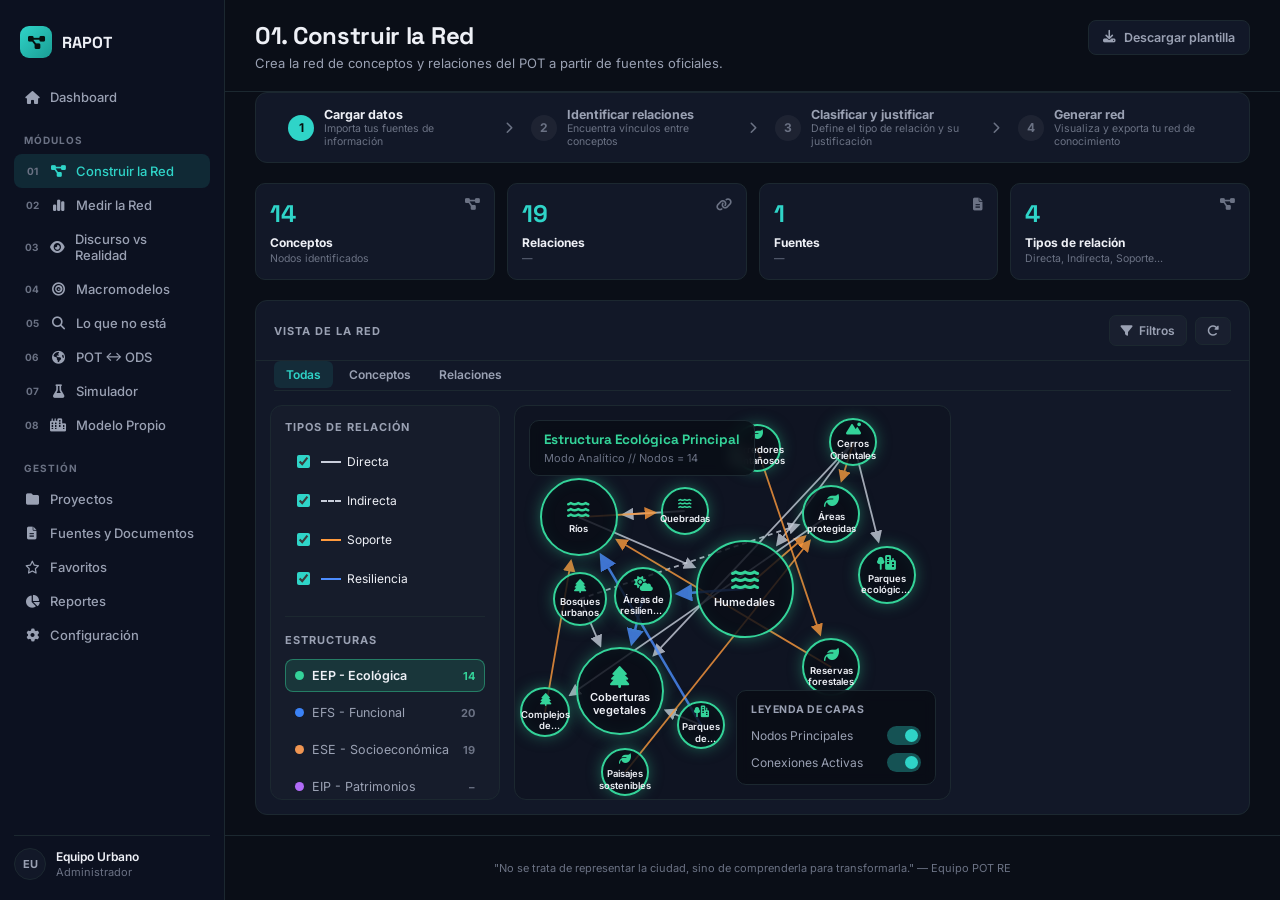
==== modulo-01-standalone (3).html @ 8e64d37a "Add files via upload" ====
<!DOCTYPE html>
<html lang="es">
<head>
<meta charset="UTF-8">
<meta name="viewport" content="width=device-width, initial-scale=1.0">
<title>RAPOT · Módulo 01 — Construir la Red</title>
<link rel="preconnect" href="https://fonts.googleapis.com">
<link href="https://fonts.googleapis.com/css2?family=Inter:wght@400;500;600;700;800&family=Space+Grotesk:wght@500;600;700&display=swap" rel="stylesheet">
<link rel="stylesheet" href="https://cdnjs.cloudflare.com/ajax/libs/font-awesome/6.4.0/css/all.min.css">
<style>
:root{
  --bg: #0a0e17;
  --sidebar: #0c1120;
  --panel: #121828;
  --panel-border: #1c2830;
  --text: #eef0f6;
  --text-dim: #9aa1b3;
  --text-faint: #6b7284;
  --accent: #2fd4c8;

  /* Colores por estructura */
  --eep: #34d399;
  --efs: #3b82f6;
  --ese: #ef9552;
  --eip: #b06bf7;

  /* Colores por tipo de relación (independientes de la estructura) */
  --rel-directa: #c9cedb;
  --rel-indirecta: #c9cedb;
  --rel-soporte: #ff9a3d;
  --rel-resiliencia: #4d8dff;
}

*{box-sizing:border-box;}
html,body{
  margin:0; padding:0; height:100%;
  background: var(--bg);
  color:var(--text);
  font-family: 'Inter', system-ui, -apple-system, sans-serif;
  overflow:hidden;
}

#app{ display:flex; height:100vh; }

/* SIDEBAR RAPOT */
#sidebar-rapot{
  width:225px; flex-shrink:0; background: var(--sidebar); border-right:1px solid var(--panel-border);
  display:flex; flex-direction:column; padding:20px 14px; overflow-y:auto;
}
.brand{
  display:flex; align-items:center; gap:10px; padding:6px 6px 22px;
}
.brand .mark{
  width:32px; height:32px; border-radius:9px; background:linear-gradient(135deg, var(--accent), #1a9d94);
  display:flex; align-items:center; justify-content:center; color:#06110f; font-size:15px;
}
.brand span{
  font-family:'Space Grotesk', sans-serif; font-weight:700; font-size:16px;
}
.nav-group{ margin-bottom:20px; }
.nav-label{
  font-size:10px; font-weight:700; letter-spacing:1px; color:var(--text-faint);
  padding:0 10px; margin-bottom:8px; text-transform:uppercase;
}
.nav-item{
  display:flex; align-items:center; gap:10px; padding:9px 10px; border-radius:8px;
  color:var(--text-dim); font-size:13px; font-weight:500; text-decoration:none;
  transition:all .2s; cursor:pointer;
}
.nav-item:hover{ background:rgba(255,255,255,0.04); color:var(--text); }
.nav-item.active{ background:rgba(47,212,200,0.12); color:var(--accent); }
.nav-item i{ width:16px; text-align:center; font-size:13px; }
.nav-item .num{ font-size:10px; font-weight:700; width:16px; text-align:center; color:var(--text-faint); }
.sidebar-footer{
  margin-top:auto; border-top:1px solid var(--panel-border); padding-top:12px;
  display:flex; align-items:center; gap:10px;
}
.avatar-sm{
  width:32px; height:32px; border-radius:50%; background:var(--panel); border:1px solid var(--panel-border);
  display:flex; align-items:center; justify-content:center; font-size:11px; font-weight:700;
  color:var(--text-dim); flex-shrink:0;
}
.user-meta{ line-height:1.3; }
.user-meta .name{ font-size:12px; font-weight:600; }
.user-meta .role{ font-size:11px; color:var(--text-faint); }

/* MAIN CONTENT */
#main-container{
  flex:1; display:flex; flex-direction:column; overflow:hidden;
}

header{
  padding:20px 30px; border-bottom:1px solid var(--panel-border); flex-shrink:0;
  display:flex; align-items:flex-start; justify-content:space-between; gap:20px;
}
header h1{
  font-family:'Space Grotesk', sans-serif; font-size:24px; font-weight:800;
  margin:0 0 4px; letter-spacing:-0.3px;
}
header p{
  font-size:13px; color:var(--text-dim); margin:0;
}
.header-action{
  flex-shrink:0; display:flex; align-items:center; gap:8px;
  background:var(--panel); border:1px solid var(--panel-border); border-radius:8px;
  padding:9px 14px; font-size:12.5px; font-weight:600; color:var(--text-dim);
  cursor:pointer; transition:all .2s;
}
.header-action:hover{ color:var(--text); border-color:var(--accent); }

/* PASOS */
.steps-bar{
  display:flex; align-items:stretch; gap:0; margin:0 30px; padding:14px 18px;
  background:var(--panel); border:1px solid var(--panel-border); border-radius:12px; flex-shrink:0;
}
.step{
  display:flex; align-items:center; gap:10px; flex:1; padding:0 14px; position:relative;
}
.step .step-num{
  width:26px; height:26px; border-radius:50%; flex-shrink:0; display:flex; align-items:center; justify-content:center;
  font-size:12px; font-weight:700; background:rgba(255,255,255,0.05); color:var(--text-faint);
}
.step.active .step-num{ background:var(--accent); color:#06110f; }
.step-title{ font-size:12.5px; font-weight:700; color:var(--text-dim); }
.step.active .step-title{ color:var(--text); }
.step-desc{ font-size:10.5px; color:var(--text-faint); }
.step-chevron{ color:var(--text-faint); font-size:12px; padding:0 4px; align-self:center; }

.stats-grid{
  display:grid; grid-template-columns:repeat(4, 1fr); gap:12px;
  padding:20px 30px; flex-shrink:0;
}
.stat-card{
  background:var(--panel); border:1px solid var(--panel-border); border-radius:10px; padding:14px;
  display:flex; flex-direction:column; gap:2px; position:relative;
}
.stat-card i{ position:absolute; top:14px; right:14px; color:var(--text-faint); font-size:13px; }
.stat-value{
  font-family:'Space Grotesk', sans-serif; font-size:24px; font-weight:800;
  color:var(--accent); margin-bottom:4px;
}
.stat-label{ font-size:12px; font-weight:700; color:var(--text); }
.stat-sub{ font-size:10.5px; color:var(--text-faint); }

.graph-panel{
  flex:1; display:flex; flex-direction:column; margin:0 30px 20px; overflow:hidden;
  background:var(--panel); border:1px solid var(--panel-border); border-radius:12px;
}
.graph-panel-header{
  display:flex; align-items:center; justify-content:space-between; padding:14px 18px;
  border-bottom:1px solid var(--panel-border);
}
.graph-panel-title{ font-size:11px; font-weight:700; letter-spacing:1px; color:var(--text-dim); text-transform:uppercase; }
.graph-tabs{ display:flex; gap:4px; }
.graph-tab{
  font-size:12px; font-weight:600; color:var(--text-dim); padding:6px 12px; border-radius:6px; cursor:pointer;
}
.graph-tab:hover{ color:var(--text); }
.graph-tab.active{ color:var(--accent); background:rgba(47,212,200,0.1); }
.graph-panel-tools{ display:flex; align-items:center; gap:8px; }
.tool-btn{
  display:flex; align-items:center; gap:6px; font-size:12px; font-weight:600; color:var(--text-dim);
  background:rgba(255,255,255,0.03); border:1px solid var(--panel-border); border-radius:7px; padding:7px 11px; cursor:pointer;
}
.tool-btn:hover{ color:var(--text); }

.graph-wrapper{
  flex:1; display:grid; grid-template-columns:230px 1fr 270px; gap:14px;
  padding:14px; overflow:hidden;
}

/* LEGEND / FILTERS */
.legend-panel{
  background:rgba(255,255,255,0.015); border:1px solid var(--panel-border); border-radius:12px;
  padding:14px; overflow-y:auto;
}
.legend-title{
  font-size:11px; font-weight:700; letter-spacing:1px; color:var(--text-dim);
  margin-bottom:12px; text-transform:uppercase;
}
.legend-section{ margin-bottom:16px; padding-bottom:14px; border-bottom:1px solid var(--panel-border); }
.legend-section:last-child{ border-bottom:none; margin-bottom:0; }

.filter-item{
  display:flex; align-items:center; gap:8px; font-size:12px; margin-bottom:8px; cursor:pointer;
  padding:6px 8px; border-radius:6px; transition:background .2s;
}
.filter-item:hover{ background:rgba(255,255,255,0.05); }
.filter-item input[type="checkbox"]{
  width:13px; height:13px; cursor:pointer; accent-color:var(--accent); flex-shrink:0;
}
.filter-item span{ display:flex; align-items:center; gap:6px; }
.filter-dot{ width:9px; height:9px; border-radius:50%; flex-shrink:0; }

.filter-line{
  width:20px; height:0; border-top:2px solid; flex-shrink:0;
}
.filter-line.dashed{ border-top-style:dashed; }
.filter-line.solid{ border-top-style:solid; }

/* Lista de ESTRUCTURAS (selector único, controla qué red se muestra) */
.structure-list{ display:flex; flex-direction:column; gap:4px; }
.structure-item{
  display:flex; align-items:center; gap:8px; padding:8px 9px; border-radius:8px; cursor:pointer;
  font-size:12.5px; color:var(--text-dim); border:1px solid transparent; transition:all .2s;
}
.structure-item:hover{ background:rgba(255,255,255,0.04); color:var(--text); }
.structure-item.active{
  background: color-mix(in srgb, var(--struct-color, var(--accent)) 14%, transparent);
  border-color: color-mix(in srgb, var(--struct-color, var(--accent)) 45%, transparent);
  color:var(--text); font-weight:600;
}
.structure-name{ flex:1; overflow:hidden; text-overflow:ellipsis; white-space:nowrap; }
.structure-count{ font-size:11px; font-weight:700; color:var(--text-faint); }
.structure-item.active .structure-count{ color:var(--struct-color, var(--accent)); }

/* CANVAS */
.canvas-container{
  background:rgba(0,0,0,0.15); border:1px solid var(--panel-border); border-radius:12px;
  padding:0; position:relative; overflow:hidden;
}
#canvas-wrap{ width:100%; height:100%; position:relative; }
svg#graphSvgLayer{ position:absolute; top:0; left:0; overflow:visible; pointer-events:none; }
line.edge{ transition: opacity .3s, stroke-dasharray .3s; }

.node-layer{ position:absolute; top:0; left:0; width:100%; height:100%; pointer-events:none; }

/* Tarjeta de título flotante sobre el diagrama */
.diagram-title-card{
  position:absolute; top:14px; left:14px; z-index:10;
  background:rgba(9,13,22,0.85); backdrop-filter:blur(6px);
  border:1px solid var(--panel-border); border-radius:10px;
  padding:10px 14px; max-width:280px; pointer-events:none;
}
.diagram-title-card .diagram-title{
  font-family:'Space Grotesk', sans-serif; font-weight:700; font-size:13.5px; line-height:1.3;
}
.diagram-title-card .diagram-subtitle{
  font-size:11px; color:var(--text-faint); margin-top:2px;
}

/* Tarjeta flotante "Leyenda de Capas" */
.layers-card{
  position:absolute; bottom:14px; right:14px; z-index:10; display:flex; flex-direction:column; gap:8px;
  background:rgba(9,13,22,0.9); backdrop-filter:blur(6px);
  border:1px solid var(--panel-border); border-radius:10px; padding:12px 14px; min-width:200px;
}
.layers-card .layers-title{
  font-size:10.5px; font-weight:700; letter-spacing:0.5px; color:var(--text-dim); text-transform:uppercase; margin-bottom:2px;
}
.layers-row{ display:flex; align-items:center; justify-content:space-between; gap:10px; font-size:12px; color:var(--text-dim); }

/* Interruptores tipo pill */
.switch{ position:relative; width:34px; height:19px; flex-shrink:0; }
.switch input{ opacity:0; width:0; height:0; position:absolute; }
.switch .slider{
  position:absolute; inset:0; background:#232c3d; border-radius:20px; cursor:pointer; transition:.2s;
}
.switch .slider:before{
  content:""; position:absolute; height:13px; width:13px; left:3px; top:3px;
  background:#8a93a8; border-radius:50%; transition:.2s;
}
.switch input:checked + .slider{ background:rgba(47,212,200,0.35); }
.switch input:checked + .slider:before{ background:var(--accent); transform:translateX(15px); }

/* Estado "En construcción" */
.construction-state{
  position:absolute; inset:0; z-index:5; display:none; flex-direction:column;
  align-items:center; justify-content:center; text-align:center; gap:10px; padding:30px;
}
.construction-icon{
  width:64px; height:64px; border-radius:50%; display:flex; align-items:center; justify-content:center;
  border:2px solid var(--construct-color, var(--eip));
  color:var(--construct-color, var(--eip)); font-size:24px;
  box-shadow:0 0 24px -4px var(--construct-color, var(--eip));
  background:rgba(176,107,247,0.08);
}
.construction-title{
  font-family:'Space Grotesk', sans-serif; font-weight:700; font-size:17px; color:var(--text);
}
.construction-badge{
  display:flex; align-items:center; gap:7px; font-size:11.5px; font-weight:700; letter-spacing:0.3px;
  color:var(--construct-color, var(--eip)); background:rgba(176,107,247,0.1);
  border:1px solid var(--construct-color, var(--eip)); border-radius:20px; padding:6px 14px; text-transform:uppercase;
}
.construction-text{
  font-size:12.5px; color:var(--text-dim); max-width:340px; line-height:1.6;
}

/* NODOS con ícono */
.node{
  position:absolute; border-radius:50%; background:rgba(9,13,22,0.82);
  display:flex; flex-direction:column; align-items:center; justify-content:center;
  text-align:center; user-select:none; cursor:grab; pointer-events:auto;
  border:2px solid; transition: box-shadow .2s, opacity .3s, filter .3s, transform .15s;
}
.node:hover{ transform:scale(1.05); }
.node.dragging{ cursor:grabbing; z-index:50; transform:scale(1.07); }
.node.selected{ box-shadow:0 0 0 3px rgba(255,255,255,0.35) inset, 0 0 22px 2px rgba(47,212,200,0.55) !important; }

.node .icon{ line-height:1; margin-bottom:3px; }
.node .label{
  font-weight:600; color:var(--text); line-height:1.2; padding:0 8px;
  overflow:hidden; display:-webkit-box; -webkit-line-clamp:2; -webkit-box-orient:vertical;
}

.node.secondary{ opacity:0.94; }
.node.principal{ z-index:2; }

#canvas-wrap.mode-concepts svg#graphSvgLayer{ display:none; }
#canvas-wrap.mode-relations .node .label{ opacity:0.35; }

/* DETAIL PANEL */
.detail-panel{
  background:rgba(255,255,255,0.015); border:1px solid var(--panel-border); border-radius:12px;
  padding:14px; overflow-y:auto; display:flex; flex-direction:column; gap:10px;
}
.detail-card{
  background:rgba(255,255,255,0.03); border:1px solid rgba(255,255,255,0.05);
  border-radius:8px; padding:10px;
}
.detail-label{ font-size:10px; font-weight:700; letter-spacing:0.5px; color:var(--text-dim); margin-bottom:4px; }
.detail-content{ font-size:12px; color:var(--text); line-height:1.5; }
.detail-content .rel-tag{
  font-size:9px; color:var(--text-faint); border:1px solid var(--panel-border);
  border-radius:4px; padding:0 4px; margin-left:4px;
}

footer{
  text-align:center; padding:14px 30px; border-top:1px solid var(--panel-border);
  color:var(--text-faint); font-size:11px; flex-shrink:0;
}
</style>
</head>
<body>
<div id="app">

  <!-- SIDEBAR RAPOT -->
  <aside id="sidebar-rapot">
    <div class="brand">
      <div class="mark"><i class="fa-solid fa-diagram-project"></i></div>
      <span>RAPOT</span>
    </div>

    <div class="nav-group">
      <a href="dashboard.html" class="nav-item"><i class="fa-solid fa-house"></i> Dashboard</a>
    </div>

    <div class="nav-group">
      <div class="nav-label">MÓDULOS</div>
      <a href="modulo-01.html" class="nav-item active"><span class="num">01</span><i class="fa-solid fa-diagram-project"></i> Construir la Red</a>
      <a href="modulo-02.html" class="nav-item"><span class="num">02</span><i class="fa-solid fa-chart-simple"></i> Medir la Red</a>
      <a href="modulo-03.html" class="nav-item"><span class="num">03</span><i class="fa-solid fa-eye"></i> Discurso vs Realidad</a>
      <a href="modulo-04.html" class="nav-item"><span class="num">04</span><i class="fa-solid fa-bullseye"></i> Macromodelos</a>
      <a href="modulo-05.html" class="nav-item"><span class="num">05</span><i class="fa-solid fa-magnifying-glass"></i> Lo que no está</a>
      <a href="modulo-06.html" class="nav-item"><span class="num">06</span><i class="fa-solid fa-earth-americas"></i> POT ↔ ODS</a>
      <a href="modulo-07.html" class="nav-item"><span class="num">07</span><i class="fa-solid fa-flask"></i> Simulador</a>
      <a href="modulo-08.html" class="nav-item"><span class="num">08</span><i class="fa-solid fa-city"></i> Modelo Propio</a>
    </div>

    <div class="nav-group">
      <div class="nav-label">GESTIÓN</div>
      <a href="proyectos.html" class="nav-item"><i class="fa-solid fa-folder"></i> Proyectos</a>
      <a href="fuentes.html" class="nav-item"><i class="fa-solid fa-file-lines"></i> Fuentes y Documentos</a>
      <a href="favoritos.html" class="nav-item"><i class="fa-regular fa-star"></i> Favoritos</a>
      <a href="reportes.html" class="nav-item"><i class="fa-solid fa-chart-pie"></i> Reportes</a>
      <a href="configuracion.html" class="nav-item"><i class="fa-solid fa-gear"></i> Configuración</a>
    </div>

    <div class="sidebar-footer">
      <div class="avatar-sm">EU</div>
      <div class="user-meta">
        <div class="name">Equipo Urbano</div>
        <div class="role">Administrador</div>
      </div>
    </div>
  </aside>

  <!-- MAIN CONTENT -->
  <div id="main-container">
    <header>
      <div>
        <h1>01. Construir la Red</h1>
        <p>Crea la red de conceptos y relaciones del POT a partir de fuentes oficiales.</p>
      </div>
      <div class="header-action"><i class="fa-solid fa-download"></i> Descargar plantilla</div>
    </header>

    <div class="steps-bar">
      <div class="step active">
        <div class="step-num">1</div>
        <div>
          <div class="step-title">Cargar datos</div>
          <div class="step-desc">Importa tus fuentes de información</div>
        </div>
      </div>
      <span class="step-chevron"><i class="fa-solid fa-chevron-right"></i></span>
      <div class="step">
        <div class="step-num">2</div>
        <div>
          <div class="step-title">Identificar relaciones</div>
          <div class="step-desc">Encuentra vínculos entre conceptos</div>
        </div>
      </div>
      <span class="step-chevron"><i class="fa-solid fa-chevron-right"></i></span>
      <div class="step">
        <div class="step-num">3</div>
        <div>
          <div class="step-title">Clasificar y justificar</div>
          <div class="step-desc">Define el tipo de relación y su justificación</div>
        </div>
      </div>
      <span class="step-chevron"><i class="fa-solid fa-chevron-right"></i></span>
      <div class="step">
        <div class="step-num">4</div>
        <div>
          <div class="step-title">Generar red</div>
          <div class="step-desc">Visualiza y exporta tu red de conocimiento</div>
        </div>
      </div>
    </div>

    <div class="stats-grid">
      <div class="stat-card">
        <i class="fa-solid fa-diagram-project"></i>
        <div class="stat-value" id="statConceptos">—</div>
        <div class="stat-label">Conceptos</div>
        <div class="stat-sub">Nodos identificados</div>
      </div>
      <div class="stat-card">
        <i class="fa-solid fa-link"></i>
        <div class="stat-value" id="statRelaciones">—</div>
        <div class="stat-label">Relaciones</div>
        <div class="stat-sub">—</div>
      </div>
      <div class="stat-card">
        <i class="fa-solid fa-file-lines"></i>
        <div class="stat-value" id="statFuentes">—</div>
        <div class="stat-label">Fuentes</div>
        <div class="stat-sub">—</div>
      </div>
      <div class="stat-card">
        <i class="fa-solid fa-diagram-project"></i>
        <div class="stat-value" id="statTipos">—</div>
        <div class="stat-label">Tipos de relación</div>
        <div class="stat-sub">Directa, Indirecta, Soporte…</div>
      </div>
    </div>

    <div class="graph-panel">
      <div class="graph-panel-header">
        <div class="graph-panel-title">Vista de la red</div>
        <div class="graph-panel-tools">
          <div class="tool-btn"><i class="fa-solid fa-filter"></i> Filtros</div>
          <div class="tool-btn"><i class="fa-solid fa-rotate-right"></i></div>
        </div>
      </div>

      <div style="padding:0 18px;">
        <div class="graph-tabs" style="border-bottom:1px solid var(--panel-border); padding-bottom:2px;">
          <div class="graph-tab active" data-tab="todas">Todas</div>
          <div class="graph-tab" data-tab="conceptos">Conceptos</div>
          <div class="graph-tab" data-tab="relaciones">Relaciones</div>
        </div>
      </div>

      <div class="graph-wrapper">

        <!-- LEGEND / FILTERS -->
        <div class="legend-panel">
          <div class="legend-section">
            <div class="legend-title">Tipos de relación</div>
            <label class="filter-item">
              <input type="checkbox" class="filter-type" value="Directa" checked>
              <span><span class="filter-line solid" style="border-color:var(--rel-directa);"></span> Directa</span>
            </label>
            <label class="filter-item">
              <input type="checkbox" class="filter-type" value="Indirecta" checked>
              <span><span class="filter-line dashed" style="border-color:var(--rel-indirecta);"></span> Indirecta</span>
            </label>
            <label class="filter-item">
              <input type="checkbox" class="filter-type" value="Soporte" checked>
              <span><span class="filter-line solid" style="border-color:var(--rel-soporte);"></span> Soporte</span>
            </label>
            <label class="filter-item">
              <input type="checkbox" class="filter-type" value="Resiliencia" checked>
              <span><span class="filter-line solid" style="border-color:var(--rel-resiliencia);"></span> Resiliencia</span>
            </label>
          </div>

          <div class="legend-section">
            <div class="legend-title">Estructuras</div>
            <div class="structure-list" id="structureList"><!-- generado por JS --></div>
          </div>
        </div>

        <!-- CANVAS -->
        <div class="canvas-container">
          <div id="canvas-wrap">
            <svg id="graphSvgLayer"></svg>
            <div id="nodeLayer" class="node-layer"></div>

            <div class="diagram-title-card">
              <div class="diagram-title" id="diagramTitle">—</div>
              <div class="diagram-subtitle" id="diagramSubtitle">—</div>
            </div>

            <div class="layers-card" id="layersCard">
              <div class="layers-title">Leyenda de capas</div>
              <label class="layers-row">
                Nodos Principales
                <span class="switch">
                  <input type="checkbox" id="togglePrincipal" checked>
                  <span class="slider"></span>
                </span>
              </label>
              <label class="layers-row">
                Conexiones Activas
                <span class="switch">
                  <input type="checkbox" id="toggleEdges" checked>
                  <span class="slider"></span>
                </span>
              </label>
            </div>
          </div>
        </div>

        <!-- DETAIL PANEL -->
        <div class="detail-panel" id="detailPanel" style="display:none;">
          <div class="detail-card">
            <div class="detail-label">Concepto</div>
            <div class="detail-content" id="detailName">—</div>
          </div>
          <div class="detail-card">
            <div class="detail-label">Estructura</div>
            <div class="detail-content" id="detailStruct">—</div>
          </div>
          <div class="detail-card">
            <div class="detail-label">Conexiones (→)</div>
            <div class="detail-content" id="detailOut" style="font-size:11px;">—</div>
          </div>
          <div class="detail-card">
            <div class="detail-label">Conexiones (←)</div>
            <div class="detail-content" id="detailIn" style="font-size:11px;">—</div>
          </div>
        </div>

      </div>
    </div>

    <footer>
      <p>"No se trata de representar la ciudad, sino de comprenderla para transformarla." — Equipo POT RE</p>
    </footer>

  </div>

</div>

<script>
// https://d3js.org v7.9.0 Copyright 2010-2023 Mike Bostock
!function(t,n){"object"==typeof exports&&"undefined"!=typeof module?n(exports):"function"==typeof define&&define.amd?define(["exports"],n):n((t="undefined"!=typeof globalThis?globalThis:t||self).d3=t.d3||{})}(this,(function(t){"use strict";function n(t,n){return null==t||null==n?NaN:t<n?-1:t>n?1:t>=n?0:NaN}function e(t,n){return null==t||null==n?NaN:n<t?-1:n>t?1:n>=t?0:NaN}function r(t){let r,o,a;function u(t,n,e=0,i=t.length){if(e<i){if(0!==r(n,n))return i;do{const r=e+i>>>1;o(t[r],n)<0?e=r+1:i=r}while(e<i)}return e}return 2!==t.length?(r=n,o=(e,r)=>n(t(e),r),a=(n,e)=>t(n)-e):(r=t===n||t===e?t:i,o=t,a=t),{left:u,center:function(t,n,e=0,r=t.length){const i=u(t,n,e,r-1);return i>e&&a(t[i-1],n)>-a(t[i],n)?i-1:i},right:function(t,n,e=0,i=t.length){if(e<i){if(0!==r(n,n))return i;do{const r=e+i>>>1;o(t[r],n)<=0?e=r+1:i=r}while(e<i)}return e}}}function i(){return 0}function o(t){return null===t?NaN:+t}const a=r(n),u=a.right,c=a.left,f=r(o).center;var s=u;const l=d(y),h=d((function(t){const n=y(t);return(t,e,r,i,o)=>{n(t,e,(r<<=2)+0,(i<<=2)+0,o<<=2),n(t,e,r+1,i+1,o),n(t,e,r+2,i+2,o),n(t,e,r+3,i+3,o)}}));function d(t){return function(n,e,r=e){if(!((e=+e)>=0))throw new RangeError("invalid rx");if(!((r=+r)>=0))throw new RangeError("invalid ry");let{data:i,width:o,height:a}=n;if(!((o=Math.floor(o))>=0))throw new RangeError("invalid width");if(!((a=Math.floor(void 0!==a?a:i.length/o))>=0))throw new RangeError("invalid height");if(!o||!a||!e&&!r)return n;const u=e&&t(e),c=r&&t(r),f=i.slice();return u&&c?(p(u,f,i,o,a),p(u,i,f,o,a),p(u,f,i,o,a),g(c,i,f,o,a),g(c,f,i,o,a),g(c,i,f,o,a)):u?(p(u,i,f,o,a),p(u,f,i,o,a),p(u,i,f,o,a)):c&&(g(c,i,f,o,a),g(c,f,i,o,a),g(c,i,f,o,a)),n}}function p(t,n,e,r,i){for(let o=0,a=r*i;o<a;)t(n,e,o,o+=r,1)}function g(t,n,e,r,i){for(let o=0,a=r*i;o<r;++o)t(n,e,o,o+a,r)}function y(t){const n=Math.floor(t);if(n===t)return function(t){const n=2*t+1;return(e,r,i,o,a)=>{if(!((o-=a)>=i))return;let u=t*r[i];const c=a*t;for(let t=i,n=i+c;t<n;t+=a)u+=r[Math.min(o,t)];for(let t=i,f=o;t<=f;t+=a)u+=r[Math.min(o,t+c)],e[t]=u/n,u-=r[Math.max(i,t-c)]}}(t);const e=t-n,r=2*t+1;return(t,i,o,a,u)=>{if(!((a-=u)>=o))return;let c=n*i[o];const f=u*n,s=f+u;for(let t=o,n=o+f;t<n;t+=u)c+=i[Math.min(a,t)];for(let n=o,l=a;n<=l;n+=u)c+=i[Math.min(a,n+f)],t[n]=(c+e*(i[Math.max(o,n-s)]+i[Math.min(a,n+s)]))/r,c-=i[Math.max(o,n-f)]}}function v(t,n){let e=0;if(void 0===n)for(let n of t)null!=n&&(n=+n)>=n&&++e;else{let r=-1;for(let i of t)null!=(i=n(i,++r,t))&&(i=+i)>=i&&++e}return e}function _(t){return 0|t.length}function b(t){return!(t>0)}function m(t){return"object"!=typeof t||"length"in t?t:Array.from(t)}function x(t,n){let e,r=0,i=0,o=0;if(void 0===n)for(let n of t)null!=n&&(n=+n)>=n&&(e=n-i,i+=e/++r,o+=e*(n-i));else{let a=-1;for(let u of t)null!=(u=n(u,++a,t))&&(u=+u)>=u&&(e=u-i,i+=e/++r,o+=e*(u-i))}if(r>1)return o/(r-1)}function w(t,n){const e=x(t,n);return e?Math.sqrt(e):e}function M(t,n){let e,r;if(void 0===n)for(const n of t)null!=n&&(void 0===e?n>=n&&(e=r=n):(e>n&&(e=n),r<n&&(r=n)));else{let i=-1;for(let o of t)null!=(o=n(o,++i,t))&&(void 0===e?o>=o&&(e=r=o):(e>o&&(e=o),r<o&&(r=o)))}return[e,r]}class T{constructor(){this._partials=new Float64Array(32),this._n=0}add(t){const n=this._partials;let e=0;for(let r=0;r<this._n&&r<32;r++){const i=n[r],o=t+i,a=Math.abs(t)<Math.abs(i)?t-(o-i):i-(o-t);a&&(n[e++]=a),t=o}return n[e]=t,this._n=e+1,this}valueOf(){const t=this._partials;let n,e,r,i=this._n,o=0;if(i>0){for(o=t[--i];i>0&&(n=o,e=t[--i],o=n+e,r=e-(o-n),!r););i>0&&(r<0&&t[i-1]<0||r>0&&t[i-1]>0)&&(e=2*r,n=o+e,e==n-o&&(o=n))}return o}}class InternMap extends Map{constructor(t,n=N){if(super(),Object.defineProperties(this,{_intern:{value:new Map},_key:{value:n}}),null!=t)for(const[n,e]of t)this.set(n,e)}get(t){return super.get(A(this,t))}has(t){return super.has(A(this,t))}set(t,n){return super.set(S(this,t),n)}delete(t){return super.delete(E(this,t))}}class InternSet extends Set{constructor(t,n=N){if(super(),Object.defineProperties(this,{_intern:{value:new Map},_key:{value:n}}),null!=t)for(const n of t)this.add(n)}has(t){return super.has(A(this,t))}add(t){return super.add(S(this,t))}delete(t){return super.delete(E(this,t))}}function A({_intern:t,_key:n},e){const r=n(e);return t.has(r)?t.get(r):e}function S({_intern:t,_key:n},e){const r=n(e);return t.has(r)?t.get(r):(t.set(r,e),e)}function E({_intern:t,_key:n},e){const r=n(e);return t.has(r)&&(e=t.get(r),t.delete(r)),e}function N(t){return null!==t&&"object"==typeof t?t.valueOf():t}function k(t){return t}function C(t,...n){return F(t,k,k,n)}function P(t,...n){return F(t,Array.from,k,n)}function z(t,n){for(let e=1,r=n.length;e<r;++e)t=t.flatMap((t=>t.pop().map((([n,e])=>[...t,n,e]))));return t}function $(t,n,...e){return F(t,k,n,e)}function D(t,n,...e){return F(t,Array.from,n,e)}function R(t){if(1!==t.length)throw new Error("duplicate key");return t[0]}function F(t,n,e,r){return function t(i,o){if(o>=r.length)return e(i);const a=new InternMap,u=r[o++];let c=-1;for(const t of i){const n=u(t,++c,i),e=a.get(n);e?e.push(t):a.set(n,[t])}for(const[n,e]of a)a.set(n,t(e,o));return n(a)}(t,0)}function q(t,n){return Array.from(n,(n=>t[n]))}function U(t,...n){if("function"!=typeof t[Symbol.iterator])throw new TypeError("values is not iterable");t=Array.from(t);let[e]=n;if(e&&2!==e.length||n.length>1){const r=Uint32Array.from(t,((t,n)=>n));return n.length>1?(n=n.map((n=>t.map(n))),r.sort(((t,e)=>{for(const r of n){const n=O(r[t],r[e]);if(n)return n}}))):(e=t.map(e),r.sort(((t,n)=>O(e[t],e[n])))),q(t,r)}return t.sort(I(e))}function I(t=n){if(t===n)return O;if("function"!=typeof t)throw new TypeError("compare is not a function");return(n,e)=>{const r=t(n,e);return r||0===r?r:(0===t(e,e))-(0===t(n,n))}}function O(t,n){return(null==t||!(t>=t))-(null==n||!(n>=n))||(t<n?-1:t>n?1:0)}var B=Array.prototype.slice;function Y(t){return()=>t}const L=Math.sqrt(50),j=Math.sqrt(10),H=Math.sqrt(2);function X(t,n,e){const r=(n-t)/Math.max(0,e),i=Math.floor(Math.log10(r)),o=r/Math.pow(10,i),a=o>=L?10:o>=j?5:o>=H?2:1;let u,c,f;return i<0?(f=Math.pow(10,-i)/a,u=Math.round(t*f),c=Math.round(n*f),u/f<t&&++u,c/f>n&&--c,f=-f):(f=Math.pow(10,i)*a,u=Math.round(t/f),c=Math.round(n/f),u*f<t&&++u,c*f>n&&--c),c<u&&.5<=e&&e<2?X(t,n,2*e):[u,c,f]}function G(t,n,e){if(!((e=+e)>0))return[];if((t=+t)===(n=+n))return[t];const r=n<t,[i,o,a]=r?X(n,t,e):X(t,n,e);if(!(o>=i))return[];const u=o-i+1,c=new Array(u);if(r)if(a<0)for(let t=0;t<u;++t)c[t]=(o-t)/-a;else for(let t=0;t<u;++t)c[t]=(o-t)*a;else if(a<0)for(let t=0;t<u;++t)c[t]=(i+t)/-a;else for(let t=0;t<u;++t)c[t]=(i+t)*a;return c}function V(t,n,e){return X(t=+t,n=+n,e=+e)[2]}function W(t,n,e){e=+e;const r=(n=+n)<(t=+t),i=r?V(n,t,e):V(t,n,e);return(r?-1:1)*(i<0?1/-i:i)}function Z(t,n,e){let r;for(;;){const i=V(t,n,e);if(i===r||0===i||!isFinite(i))return[t,n];i>0?(t=Math.floor(t/i)*i,n=Math.ceil(n/i)*i):i<0&&(t=Math.ceil(t*i)/i,n=Math.floor(n*i)/i),r=i}}function K(t){return Math.max(1,Math.ceil(Math.log(v(t))/Math.LN2)+1)}function Q(){var t=k,n=M,e=K;function r(r){Array.isArray(r)||(r=Array.from(r));var i,o,a,u=r.length,c=new Array(u);for(i=0;i<u;++i)c[i]=t(r[i],i,r);var f=n(c),l=f[0],h=f[1],d=e(c,l,h);if(!Array.isArray(d)){const t=h,e=+d;if(n===M&&([l,h]=Z(l,h,e)),(d=G(l,h,e))[0]<=l&&(a=V(l,h,e)),d[d.length-1]>=h)if(t>=h&&n===M){const t=V(l,h,e);isFinite(t)&&(t>0?h=(Math.floor(h/t)+1)*t:t<0&&(h=(Math.ceil(h*-t)+1)/-t))}else d.pop()}for(var p=d.length,g=0,y=p;d[g]<=l;)++g;for(;d[y-1]>h;)--y;(g||y<p)&&(d=d.slice(g,y),p=y-g);var v,_=new Array(p+1);for(i=0;i<=p;++i)(v=_[i]=[]).x0=i>0?d[i-1]:l,v.x1=i<p?d[i]:h;if(isFinite(a)){if(a>0)for(i=0;i<u;++i)null!=(o=c[i])&&l<=o&&o<=h&&_[Math.min(p,Math.floor((o-l)/a))].push(r[i]);else if(a<0)for(i=0;i<u;++i)if(null!=(o=c[i])&&l<=o&&o<=h){const t=Math.floor((l-o)*a);_[Math.min(p,t+(d[t]<=o))].push(r[i])}}else for(i=0;i<u;++i)null!=(o=c[i])&&l<=o&&o<=h&&_[s(d,o,0,p)].push(r[i]);return _}return r.value=function(n){return arguments.length?(t="function"==typeof n?n:Y(n),r):t},r.domain=function(t){return arguments.length?(n="function"==typeof t?t:Y([t[0],t[1]]),r):n},r.thresholds=function(t){return arguments.length?(e="function"==typeof t?t:Y(Array.isArray(t)?B.call(t):t),r):e},r}function J(t,n){let e;if(void 0===n)for(const n of t)null!=n&&(e<n||void 0===e&&n>=n)&&(e=n);else{let r=-1;for(let i of t)null!=(i=n(i,++r,t))&&(e<i||void 0===e&&i>=i)&&(e=i)}return e}function tt(t,n){let e,r=-1,i=-1;if(void 0===n)for(const n of t)++i,null!=n&&(e<n||void 0===e&&n>=n)&&(e=n,r=i);else for(let o of t)null!=(o=n(o,++i,t))&&(e<o||void 0===e&&o>=o)&&(e=o,r=i);return r}function nt(t,n){let e;if(void 0===n)for(const n of t)null!=n&&(e>n||void 0===e&&n>=n)&&(e=n);else{let r=-1;for(let i of t)null!=(i=n(i,++r,t))&&(e>i||void 0===e&&i>=i)&&(e=i)}return e}function et(t,n){let e,r=-1,i=-1;if(void 0===n)for(const n of t)++i,null!=n&&(e>n||void 0===e&&n>=n)&&(e=n,r=i);else for(let o of t)null!=(o=n(o,++i,t))&&(e>o||void 0===e&&o>=o)&&(e=o,r=i);return r}function rt(t,n,e=0,r=1/0,i){if(n=Math.floor(n),e=Math.floor(Math.max(0,e)),r=Math.floor(Math.min(t.length-1,r)),!(e<=n&&n<=r))return t;for(i=void 0===i?O:I(i);r>e;){if(r-e>600){const o=r-e+1,a=n-e+1,u=Math.log(o),c=.5*Math.exp(2*u/3),f=.5*Math.sqrt(u*c*(o-c)/o)*(a-o/2<0?-1:1);rt(t,n,Math.max(e,Math.floor(n-a*c/o+f)),Math.min(r,Math.floor(n+(o-a)*c/o+f)),i)}const o=t[n];let a=e,u=r;for(it(t,e,n),i(t[r],o)>0&&it(t,e,r);a<u;){for(it(t,a,u),++a,--u;i(t[a],o)<0;)++a;for(;i(t[u],o)>0;)--u}0===i(t[e],o)?it(t,e,u):(++u,it(t,u,r)),u<=n&&(e=u+1),n<=u&&(r=u-1)}return t}function it(t,n,e){const r=t[n];t[n]=t[e],t[e]=r}function ot(t,e=n){let r,i=!1;if(1===e.length){let o;for(const a of t){const t=e(a);(i?n(t,o)>0:0===n(t,t))&&(r=a,o=t,i=!0)}}else for(const n of t)(i?e(n,r)>0:0===e(n,n))&&(r=n,i=!0);return r}function at(t,n,e){if(t=Float64Array.from(function*(t,n){if(void 0===n)for(let n of t)null!=n&&(n=+n)>=n&&(yield n);else{let e=-1;for(let r of t)null!=(r=n(r,++e,t))&&(r=+r)>=r&&(yield r)}}(t,e)),(r=t.length)&&!isNaN(n=+n)){if(n<=0||r<2)return nt(t);if(n>=1)return J(t);var r,i=(r-1)*n,o=Math.floor(i),a=J(rt(t,o).subarray(0,o+1));return a+(nt(t.subarray(o+1))-a)*(i-o)}}function ut(t,n,e=o){if((r=t.length)&&!isNaN(n=+n)){if(n<=0||r<2)return+e(t[0],0,t);if(n>=1)return+e(t[r-1],r-1,t);var r,i=(r-1)*n,a=Math.floor(i),u=+e(t[a],a,t);return u+(+e(t[a+1],a+1,t)-u)*(i-a)}}function ct(t,n,e=o){if(!isNaN(n=+n)){if(r=Float64Array.from(t,((n,r)=>o(e(t[r],r,t)))),n<=0)return et(r);if(n>=1)return tt(r);var r,i=Uint32Array.from(t,((t,n)=>n)),a=r.length-1,u=Math.floor(a*n);return rt(i,u,0,a,((t,n)=>O(r[t],r[n]))),(u=ot(i.subarray(0,u+1),(t=>r[t])))>=0?u:-1}}function ft(t){return Array.from(function*(t){for(const n of t)yield*n}(t))}function st(t,n){return[t,n]}function lt(t,n,e){t=+t,n=+n,e=(i=arguments.length)<2?(n=t,t=0,1):i<3?1:+e;for(var r=-1,i=0|Math.max(0,Math.ceil((n-t)/e)),o=new Array(i);++r<i;)o[r]=t+r*e;return o}function ht(t,e=n){if(1===e.length)return et(t,e);let r,i=-1,o=-1;for(const n of t)++o,(i<0?0===e(n,n):e(n,r)<0)&&(r=n,i=o);return i}var dt=pt(Math.random);function pt(t){return function(n,e=0,r=n.length){let i=r-(e=+e);for(;i;){const r=t()*i--|0,o=n[i+e];n[i+e]=n[r+e],n[r+e]=o}return n}}function gt(t){if(!(i=t.length))return[];for(var n=-1,e=nt(t,yt),r=new Array(e);++n<e;)for(var i,o=-1,a=r[n]=new Array(i);++o<i;)a[o]=t[o][n];return r}function yt(t){return t.length}function vt(t){return t instanceof InternSet?t:new InternSet(t)}function _t(t,n){const e=t[Symbol.iterator](),r=new Set;for(const t of n){const n=bt(t);if(r.has(n))continue;let i,o;for(;({value:i,done:o}=e.next());){if(o)return!1;const t=bt(i);if(r.add(t),Object.is(n,t))break}}return!0}function bt(t){return null!==t&&"object"==typeof t?t.valueOf():t}function mt(t){return t}var xt=1,wt=2,Mt=3,Tt=4,At=1e-6;function St(t){return"translate("+t+",0)"}function Et(t){return"translate(0,"+t+")"}function Nt(t){return n=>+t(n)}function kt(t,n){return n=Math.max(0,t.bandwidth()-2*n)/2,t.round()&&(n=Math.round(n)),e=>+t(e)+n}function Ct(){return!this.__axis}function Pt(t,n){var e=[],r=null,i=null,o=6,a=6,u=3,c="undefined"!=typeof window&&window.devicePixelRatio>1?0:.5,f=t===xt||t===Tt?-1:1,s=t===Tt||t===wt?"x":"y",l=t===xt||t===Mt?St:Et;function h(h){var d=null==r?n.ticks?n.ticks.apply(n,e):n.domain():r,p=null==i?n.tickFormat?n.tickFormat.apply(n,e):mt:i,g=Math.max(o,0)+u,y=n.range(),v=+y[0]+c,_=+y[y.length-1]+c,b=(n.bandwidth?kt:Nt)(n.copy(),c),m=h.selection?h.selection():h,x=m.selectAll(".domain").data([null]),w=m.selectAll(".tick").data(d,n).order(),M=w.exit(),T=w.enter().append("g").attr("class","tick"),A=w.select("line"),S=w.select("text");x=x.merge(x.enter().insert("path",".tick").attr("class","domain").attr("stroke","currentColor")),w=w.merge(T),A=A.merge(T.append("line").attr("stroke","currentColor").attr(s+"2",f*o)),S=S.merge(T.append("text").attr("fill","currentColor").attr(s,f*g).attr("dy",t===xt?"0em":t===Mt?"0.71em":"0.32em")),h!==m&&(x=x.transition(h),w=w.transition(h),A=A.transition(h),S=S.transition(h),M=M.transition(h).attr("opacity",At).attr("transform",(function(t){return isFinite(t=b(t))?l(t+c):this.getAttribute("transform")})),T.attr("opacity",At).attr("transform",(function(t){var n=this.parentNode.__axis;return l((n&&isFinite(n=n(t))?n:b(t))+c)}))),M.remove(),x.attr("d",t===Tt||t===wt?a?"M"+f*a+","+v+"H"+c+"V"+_+"H"+f*a:"M"+c+","+v+"V"+_:a?"M"+v+","+f*a+"V"+c+"H"+_+"V"+f*a:"M"+v+","+c+"H"+_),w.attr("opacity",1).attr("transform",(function(t){return l(b(t)+c)})),A.attr(s+"2",f*o),S.attr(s,f*g).text(p),m.filter(Ct).attr("fill","none").attr("font-size",10).attr("font-family","sans-serif").attr("text-anchor",t===wt?"start":t===Tt?"end":"middle"),m.each((function(){this.__axis=b}))}return h.scale=function(t){return arguments.length?(n=t,h):n},h.ticks=function(){return e=Array.from(arguments),h},h.tickArguments=function(t){return arguments.length?(e=null==t?[]:Array.from(t),h):e.slice()},h.tickValues=function(t){return arguments.length?(r=null==t?null:Array.from(t),h):r&&r.slice()},h.tickFormat=function(t){return arguments.length?(i=t,h):i},h.tickSize=function(t){return arguments.length?(o=a=+t,h):o},h.tickSizeInner=function(t){return arguments.length?(o=+t,h):o},h.tickSizeOuter=function(t){return arguments.length?(a=+t,h):a},h.tickPadding=function(t){return arguments.length?(u=+t,h):u},h.offset=function(t){return arguments.length?(c=+t,h):c},h}var zt={value:()=>{}};function $t(){for(var t,n=0,e=arguments.length,r={};n<e;++n){if(!(t=arguments[n]+"")||t in r||/[\s.]/.test(t))throw new Error("illegal type: "+t);r[t]=[]}return new Dt(r)}function Dt(t){this._=t}function Rt(t,n){for(var e,r=0,i=t.length;r<i;++r)if((e=t[r]).name===n)return e.value}function Ft(t,n,e){for(var r=0,i=t.length;r<i;++r)if(t[r].name===n){t[r]=zt,t=t.slice(0,r).concat(t.slice(r+1));break}return null!=e&&t.push({name:n,value:e}),t}Dt.prototype=$t.prototype={constructor:Dt,on:function(t,n){var e,r,i=this._,o=(r=i,(t+"").trim().split(/^|\s+/).map((function(t){var n="",e=t.indexOf(".");if(e>=0&&(n=t.slice(e+1),t=t.slice(0,e)),t&&!r.hasOwnProperty(t))throw new Error("unknown type: "+t);return{type:t,name:n}}))),a=-1,u=o.length;if(!(arguments.length<2)){if(null!=n&&"function"!=typeof n)throw new Error("invalid callback: "+n);for(;++a<u;)if(e=(t=o[a]).type)i[e]=Ft(i[e],t.name,n);else if(null==n)for(e in i)i[e]=Ft(i[e],t.name,null);return this}for(;++a<u;)if((e=(t=o[a]).type)&&(e=Rt(i[e],t.name)))return e},copy:function(){var t={},n=this._;for(var e in n)t[e]=n[e].slice();return new Dt(t)},call:function(t,n){if((e=arguments.length-2)>0)for(var e,r,i=new Array(e),o=0;o<e;++o)i[o]=arguments[o+2];if(!this._.hasOwnProperty(t))throw new Error("unknown type: "+t);for(o=0,e=(r=this._[t]).length;o<e;++o)r[o].value.apply(n,i)},apply:function(t,n,e){if(!this._.hasOwnProperty(t))throw new Error("unknown type: "+t);for(var r=this._[t],i=0,o=r.length;i<o;++i)r[i].value.apply(n,e)}};var qt="http://www.w3.org/1999/xhtml",Ut={svg:"http://www.w3.org/2000/svg",xhtml:qt,xlink:"http://www.w3.org/1999/xlink",xml:"http://www.w3.org/XML/1998/namespace",xmlns:"http://www.w3.org/2000/xmlns/"};function It(t){var n=t+="",e=n.indexOf(":");return e>=0&&"xmlns"!==(n=t.slice(0,e))&&(t=t.slice(e+1)),Ut.hasOwnProperty(n)?{space:Ut[n],local:t}:t}function Ot(t){return function(){var n=this.ownerDocument,e=this.namespaceURI;return e===qt&&n.documentElement.namespaceURI===qt?n.createElement(t):n.createElementNS(e,t)}}function Bt(t){return function(){return this.ownerDocument.createElementNS(t.space,t.local)}}function Yt(t){var n=It(t);return(n.local?Bt:Ot)(n)}function Lt(){}function jt(t){return null==t?Lt:function(){return this.querySelector(t)}}function Ht(t){return null==t?[]:Array.isArray(t)?t:Array.from(t)}function Xt(){return[]}function Gt(t){return null==t?Xt:function(){return this.querySelectorAll(t)}}function Vt(t){return function(){return this.matches(t)}}function Wt(t){return function(n){return n.matches(t)}}var Zt=Array.prototype.find;function Kt(){return this.firstElementChild}var Qt=Array.prototype.filter;function Jt(){return Array.from(this.children)}function tn(t){return new Array(t.length)}function nn(t,n){this.ownerDocument=t.ownerDocument,this.namespaceURI=t.namespaceURI,this._next=null,this._parent=t,this.__data__=n}function en(t,n,e,r,i,o){for(var a,u=0,c=n.length,f=o.length;u<f;++u)(a=n[u])?(a.__data__=o[u],r[u]=a):e[u]=new nn(t,o[u]);for(;u<c;++u)(a=n[u])&&(i[u]=a)}function rn(t,n,e,r,i,o,a){var u,c,f,s=new Map,l=n.length,h=o.length,d=new Array(l);for(u=0;u<l;++u)(c=n[u])&&(d[u]=f=a.call(c,c.__data__,u,n)+"",s.has(f)?i[u]=c:s.set(f,c));for(u=0;u<h;++u)f=a.call(t,o[u],u,o)+"",(c=s.get(f))?(r[u]=c,c.__data__=o[u],s.delete(f)):e[u]=new nn(t,o[u]);for(u=0;u<l;++u)(c=n[u])&&s.get(d[u])===c&&(i[u]=c)}function on(t){return t.__data__}function an(t){return"object"==typeof t&&"length"in t?t:Array.from(t)}function un(t,n){return t<n?-1:t>n?1:t>=n?0:NaN}function cn(t){return function(){this.removeAttribute(t)}}function fn(t){return function(){this.removeAttributeNS(t.space,t.local)}}function sn(t,n){return function(){this.setAttribute(t,n)}}function ln(t,n){return function(){this.setAttributeNS(t.space,t.local,n)}}function hn(t,n){return function(){var e=n.apply(this,arguments);null==e?this.removeAttribute(t):this.setAttribute(t,e)}}function dn(t,n){return function(){var e=n.apply(this,arguments);null==e?this.removeAttributeNS(t.space,t.local):this.setAttributeNS(t.space,t.local,e)}}function pn(t){return t.ownerDocument&&t.ownerDocument.defaultView||t.document&&t||t.defaultView}function gn(t){return function(){this.style.removeProperty(t)}}function yn(t,n,e){return function(){this.style.setProperty(t,n,e)}}function vn(t,n,e){return function(){var r=n.apply(this,arguments);null==r?this.style.removeProperty(t):this.style.setProperty(t,r,e)}}function _n(t,n){return t.style.getPropertyValue(n)||pn(t).getComputedStyle(t,null).getPropertyValue(n)}function bn(t){return function(){delete this[t]}}function mn(t,n){return function(){this[t]=n}}function xn(t,n){return function(){var e=n.apply(this,arguments);null==e?delete this[t]:this[t]=e}}function wn(t){return t.trim().split(/^|\s+/)}function Mn(t){return t.classList||new Tn(t)}function Tn(t){this._node=t,this._names=wn(t.getAttribute("class")||"")}function An(t,n){for(var e=Mn(t),r=-1,i=n.length;++r<i;)e.add(n[r])}function Sn(t,n){for(var e=Mn(t),r=-1,i=n.length;++r<i;)e.remove(n[r])}function En(t){return function(){An(this,t)}}function Nn(t){return function(){Sn(this,t)}}function kn(t,n){return function(){(n.apply(this,arguments)?An:Sn)(this,t)}}function Cn(){this.textContent=""}function Pn(t){return function(){this.textContent=t}}function zn(t){return function(){var n=t.apply(this,arguments);this.textContent=null==n?"":n}}function $n(){this.innerHTML=""}function Dn(t){return function(){this.innerHTML=t}}function Rn(t){return function(){var n=t.apply(this,arguments);this.innerHTML=null==n?"":n}}function Fn(){this.nextSibling&&this.parentNode.appendChild(this)}function qn(){this.previousSibling&&this.parentNode.insertBefore(this,this.parentNode.firstChild)}function Un(){return null}function In(){var t=this.parentNode;t&&t.removeChild(this)}function On(){var t=this.cloneNode(!1),n=this.parentNode;return n?n.insertBefore(t,this.nextSibling):t}function Bn(){var t=this.cloneNode(!0),n=this.parentNode;return n?n.insertBefore(t,this.nextSibling):t}function Yn(t){return function(){var n=this.__on;if(n){for(var e,r=0,i=-1,o=n.length;r<o;++r)e=n[r],t.type&&e.type!==t.type||e.name!==t.name?n[++i]=e:this.removeEventListener(e.type,e.listener,e.options);++i?n.length=i:delete this.__on}}}function Ln(t,n,e){return function(){var r,i=this.__on,o=function(t){return function(n){t.call(this,n,this.__data__)}}(n);if(i)for(var a=0,u=i.length;a<u;++a)if((r=i[a]).type===t.type&&r.name===t.name)return this.removeEventListener(r.type,r.listener,r.options),this.addEventListener(r.type,r.listener=o,r.options=e),void(r.value=n);this.addEventListener(t.type,o,e),r={type:t.type,name:t.name,value:n,listener:o,options:e},i?i.push(r):this.__on=[r]}}function jn(t,n,e){var r=pn(t),i=r.CustomEvent;"function"==typeof i?i=new i(n,e):(i=r.document.createEvent("Event"),e?(i.initEvent(n,e.bubbles,e.cancelable),i.detail=e.detail):i.initEvent(n,!1,!1)),t.dispatchEvent(i)}function Hn(t,n){return function(){return jn(this,t,n)}}function Xn(t,n){return function(){return jn(this,t,n.apply(this,arguments))}}nn.prototype={constructor:nn,appendChild:function(t){return this._parent.insertBefore(t,this._next)},insertBefore:function(t,n){return this._parent.insertBefore(t,n)},querySelector:function(t){return this._parent.querySelector(t)},querySelectorAll:function(t){return this._parent.querySelectorAll(t)}},Tn.prototype={add:function(t){this._names.indexOf(t)<0&&(this._names.push(t),this._node.setAttribute("class",this._names.join(" ")))},remove:function(t){var n=this._names.indexOf(t);n>=0&&(this._names.splice(n,1),this._node.setAttribute("class",this._names.join(" ")))},contains:function(t){return this._names.indexOf(t)>=0}};var Gn=[null];function Vn(t,n){this._groups=t,this._parents=n}function Wn(){return new Vn([[document.documentElement]],Gn)}function Zn(t){return"string"==typeof t?new Vn([[document.querySelector(t)]],[document.documentElement]):new Vn([[t]],Gn)}Vn.prototype=Wn.prototype={constructor:Vn,select:function(t){"function"!=typeof t&&(t=jt(t));for(var n=this._groups,e=n.length,r=new Array(e),i=0;i<e;++i)for(var o,a,u=n[i],c=u.length,f=r[i]=new Array(c),s=0;s<c;++s)(o=u[s])&&(a=t.call(o,o.__data__,s,u))&&("__data__"in o&&(a.__data__=o.__data__),f[s]=a);return new Vn(r,this._parents)},selectAll:function(t){t="function"==typeof t?function(t){return function(){return Ht(t.apply(this,arguments))}}(t):Gt(t);for(var n=this._groups,e=n.length,r=[],i=[],o=0;o<e;++o)for(var a,u=n[o],c=u.length,f=0;f<c;++f)(a=u[f])&&(r.push(t.call(a,a.__data__,f,u)),i.push(a));return new Vn(r,i)},selectChild:function(t){return this.select(null==t?Kt:function(t){return function(){return Zt.call(this.children,t)}}("function"==typeof t?t:Wt(t)))},selectChildren:function(t){return this.selectAll(null==t?Jt:function(t){return function(){return Qt.call(this.children,t)}}("function"==typeof t?t:Wt(t)))},filter:function(t){"function"!=typeof t&&(t=Vt(t));for(var n=this._groups,e=n.length,r=new Array(e),i=0;i<e;++i)for(var o,a=n[i],u=a.length,c=r[i]=[],f=0;f<u;++f)(o=a[f])&&t.call(o,o.__data__,f,a)&&c.push(o);return new Vn(r,this._parents)},data:function(t,n){if(!arguments.length)return Array.from(this,on);var e=n?rn:en,r=this._parents,i=this._groups;"function"!=typeof t&&(t=function(t){return function(){return t}}(t));for(var o=i.length,a=new Array(o),u=new Array(o),c=new Array(o),f=0;f<o;++f){var s=r[f],l=i[f],h=l.length,d=an(t.call(s,s&&s.__data__,f,r)),p=d.length,g=u[f]=new Array(p),y=a[f]=new Array(p);e(s,l,g,y,c[f]=new Array(h),d,n);for(var v,_,b=0,m=0;b<p;++b)if(v=g[b]){for(b>=m&&(m=b+1);!(_=y[m])&&++m<p;);v._next=_||null}}return(a=new Vn(a,r))._enter=u,a._exit=c,a},enter:function(){return new Vn(this._enter||this._groups.map(tn),this._parents)},exit:function(){return new Vn(this._exit||this._groups.map(tn),this._parents)},join:function(t,n,e){var r=this.enter(),i=this,o=this.exit();return"function"==typeof t?(r=t(r))&&(r=r.selection()):r=r.append(t+""),null!=n&&(i=n(i))&&(i=i.selection()),null==e?o.remove():e(o),r&&i?r.merge(i).order():i},merge:function(t){for(var n=t.selection?t.selection():t,e=this._groups,r=n._groups,i=e.length,o=r.length,a=Math.min(i,o),u=new Array(i),c=0;c<a;++c)for(var f,s=e[c],l=r[c],h=s.length,d=u[c]=new Array(h),p=0;p<h;++p)(f=s[p]||l[p])&&(d[p]=f);for(;c<i;++c)u[c]=e[c];return new Vn(u,this._parents)},selection:function(){return this},order:function(){for(var t=this._groups,n=-1,e=t.length;++n<e;)for(var r,i=t[n],o=i.length-1,a=i[o];--o>=0;)(r=i[o])&&(a&&4^r.compareDocumentPosition(a)&&a.parentNode.insertBefore(r,a),a=r);return this},sort:function(t){function n(n,e){return n&&e?t(n.__data__,e.__data__):!n-!e}t||(t=un);for(var e=this._groups,r=e.length,i=new Array(r),o=0;o<r;++o){for(var a,u=e[o],c=u.length,f=i[o]=new Array(c),s=0;s<c;++s)(a=u[s])&&(f[s]=a);f.sort(n)}return new Vn(i,this._parents).order()},call:function(){var t=arguments[0];return arguments[0]=this,t.apply(null,arguments),this},nodes:function(){return Array.from(this)},node:function(){for(var t=this._groups,n=0,e=t.length;n<e;++n)for(var r=t[n],i=0,o=r.length;i<o;++i){var a=r[i];if(a)return a}return null},size:function(){let t=0;for(const n of this)++t;return t},empty:function(){return!this.node()},each:function(t){for(var n=this._groups,e=0,r=n.length;e<r;++e)for(var i,o=n[e],a=0,u=o.length;a<u;++a)(i=o[a])&&t.call(i,i.__data__,a,o);return this},attr:function(t,n){var e=It(t);if(arguments.length<2){var r=this.node();return e.local?r.getAttributeNS(e.space,e.local):r.getAttribute(e)}return this.each((null==n?e.local?fn:cn:"function"==typeof n?e.local?dn:hn:e.local?ln:sn)(e,n))},style:function(t,n,e){return arguments.length>1?this.each((null==n?gn:"function"==typeof n?vn:yn)(t,n,null==e?"":e)):_n(this.node(),t)},property:function(t,n){return arguments.length>1?this.each((null==n?bn:"function"==typeof n?xn:mn)(t,n)):this.node()[t]},classed:function(t,n){var e=wn(t+"");if(arguments.length<2){for(var r=Mn(this.node()),i=-1,o=e.length;++i<o;)if(!r.contains(e[i]))return!1;return!0}return this.each(("function"==typeof n?kn:n?En:Nn)(e,n))},text:function(t){return arguments.length?this.each(null==t?Cn:("function"==typeof t?zn:Pn)(t)):this.node().textContent},html:function(t){return arguments.length?this.each(null==t?$n:("function"==typeof t?Rn:Dn)(t)):this.node().innerHTML},raise:function(){return this.each(Fn)},lower:function(){return this.each(qn)},append:function(t){var n="function"==typeof t?t:Yt(t);return this.select((function(){return this.appendChild(n.apply(this,arguments))}))},insert:function(t,n){var e="function"==typeof t?t:Yt(t),r=null==n?Un:"function"==typeof n?n:jt(n);return this.select((function(){return this.insertBefore(e.apply(this,arguments),r.apply(this,arguments)||null)}))},remove:function(){return this.each(In)},clone:function(t){return this.select(t?Bn:On)},datum:function(t){return arguments.length?this.property("__data__",t):this.node().__data__},on:function(t,n,e){var r,i,o=function(t){return t.trim().split(/^|\s+/).map((function(t){var n="",e=t.indexOf(".");return e>=0&&(n=t.slice(e+1),t=t.slice(0,e)),{type:t,name:n}}))}(t+""),a=o.length;if(!(arguments.length<2)){for(u=n?Ln:Yn,r=0;r<a;++r)this.each(u(o[r],n,e));return this}var u=this.node().__on;if(u)for(var c,f=0,s=u.length;f<s;++f)for(r=0,c=u[f];r<a;++r)if((i=o[r]).type===c.type&&i.name===c.name)return c.value},dispatch:function(t,n){return this.each(("function"==typeof n?Xn:Hn)(t,n))},[Symbol.iterator]:function*(){for(var t=this._groups,n=0,e=t.length;n<e;++n)for(var r,i=t[n],o=0,a=i.length;o<a;++o)(r=i[o])&&(yield r)}};var Kn=0;function Qn(){return new Jn}function Jn(){this._="@"+(++Kn).toString(36)}function te(t){let n;for(;n=t.sourceEvent;)t=n;return t}function ne(t,n){if(t=te(t),void 0===n&&(n=t.currentTarget),n){var e=n.ownerSVGElement||n;if(e.createSVGPoint){var r=e.createSVGPoint();return r.x=t.clientX,r.y=t.clientY,[(r=r.matrixTransform(n.getScreenCTM().inverse())).x,r.y]}if(n.getBoundingClientRect){var i=n.getBoundingClientRect();return[t.clientX-i.left-n.clientLeft,t.clientY-i.top-n.clientTop]}}return[t.pageX,t.pageY]}Jn.prototype=Qn.prototype={constructor:Jn,get:function(t){for(var n=this._;!(n in t);)if(!(t=t.parentNode))return;return t[n]},set:function(t,n){return t[this._]=n},remove:function(t){return this._ in t&&delete t[this._]},toString:function(){return this._}};const ee={passive:!1},re={capture:!0,passive:!1};function ie(t){t.stopImmediatePropagation()}function oe(t){t.preventDefault(),t.stopImmediatePropagation()}function ae(t){var n=t.document.documentElement,e=Zn(t).on("dragstart.drag",oe,re);"onselectstart"in n?e.on("selectstart.drag",oe,re):(n.__noselect=n.style.MozUserSelect,n.style.MozUserSelect="none")}function ue(t,n){var e=t.document.documentElement,r=Zn(t).on("dragstart.drag",null);n&&(r.on("click.drag",oe,re),setTimeout((function(){r.on("click.drag",null)}),0)),"onselectstart"in e?r.on("selectstart.drag",null):(e.style.MozUserSelect=e.__noselect,delete e.__noselect)}var ce=t=>()=>t;function fe(t,{sourceEvent:n,subject:e,target:r,identifier:i,active:o,x:a,y:u,dx:c,dy:f,dispatch:s}){Object.defineProperties(this,{type:{value:t,enumerable:!0,configurable:!0},sourceEvent:{value:n,enumerable:!0,configurable:!0},subject:{value:e,enumerable:!0,configurable:!0},target:{value:r,enumerable:!0,configurable:!0},identifier:{value:i,enumerable:!0,configurable:!0},active:{value:o,enumerable:!0,configurable:!0},x:{value:a,enumerable:!0,configurable:!0},y:{value:u,enumerable:!0,configurable:!0},dx:{value:c,enumerable:!0,configurable:!0},dy:{value:f,enumerable:!0,configurable:!0},_:{value:s}})}function se(t){return!t.ctrlKey&&!t.button}function le(){return this.parentNode}function he(t,n){return null==n?{x:t.x,y:t.y}:n}function de(){return navigator.maxTouchPoints||"ontouchstart"in this}function pe(t,n,e){t.prototype=n.prototype=e,e.constructor=t}function ge(t,n){var e=Object.create(t.prototype);for(var r in n)e[r]=n[r];return e}function ye(){}fe.prototype.on=function(){var t=this._.on.apply(this._,arguments);return t===this._?this:t};var ve=.7,_e=1/ve,be="\\s*([+-]?\\d+)\\s*",me="\\s*([+-]?(?:\\d*\\.)?\\d+(?:[eE][+-]?\\d+)?)\\s*",xe="\\s*([+-]?(?:\\d*\\.)?\\d+(?:[eE][+-]?\\d+)?)%\\s*",we=/^#([0-9a-f]{3,8})$/,Me=new RegExp(`^rgb\\(${be},${be},${be}\\)$`),Te=new RegExp(`^rgb\\(${xe},${xe},${xe}\\)$`),Ae=new RegExp(`^rgba\\(${be},${be},${be},${me}\\)$`),Se=new RegExp(`^rgba\\(${xe},${xe},${xe},${me}\\)$`),Ee=new RegExp(`^hsl\\(${me},${xe},${xe}\\)$`),Ne=new RegExp(`^hsla\\(${me},${xe},${xe},${me}\\)$`),ke={aliceblue:15792383,antiquewhite:16444375,aqua:65535,aquamarine:8388564,azure:15794175,beige:16119260,bisque:16770244,black:0,blanchedalmond:16772045,blue:255,blueviolet:9055202,brown:10824234,burlywood:14596231,cadetblue:6266528,chartreuse:8388352,chocolate:13789470,coral:16744272,cornflowerblue:6591981,cornsilk:16775388,crimson:14423100,cyan:65535,darkblue:139,darkcyan:35723,darkgoldenrod:12092939,darkgray:11119017,darkgreen:25600,darkgrey:11119017,darkkhaki:12433259,darkmagenta:9109643,darkolivegreen:5597999,darkorange:16747520,darkorchid:10040012,darkred:9109504,darksalmon:15308410,darkseagreen:9419919,darkslateblue:4734347,darkslategray:3100495,darkslategrey:3100495,darkturquoise:52945,darkviolet:9699539,deeppink:16716947,deepskyblue:49151,dimgray:6908265,dimgrey:6908265,dodgerblue:2003199,firebrick:11674146,floralwhite:16775920,forestgreen:2263842,fuchsia:16711935,gainsboro:14474460,ghostwhite:16316671,gold:16766720,goldenrod:14329120,gray:8421504,green:32768,greenyellow:11403055,grey:8421504,honeydew:15794160,hotpink:16738740,indianred:13458524,indigo:4915330,ivory:16777200,khaki:15787660,lavender:15132410,lavenderblush:16773365,lawngreen:8190976,lemonchiffon:16775885,lightblue:11393254,lightcoral:15761536,lightcyan:14745599,lightgoldenrodyellow:16448210,lightgray:13882323,lightgreen:9498256,lightgrey:13882323,lightpink:16758465,lightsalmon:16752762,lightseagreen:2142890,lightskyblue:8900346,lightslategray:7833753,lightslategrey:7833753,lightsteelblue:11584734,lightyellow:16777184,lime:65280,limegreen:3329330,linen:16445670,magenta:16711935,maroon:8388608,mediumaquamarine:6737322,mediumblue:205,mediumorchid:12211667,mediumpurple:9662683,mediumseagreen:3978097,mediumslateblue:8087790,mediumspringgreen:64154,mediumturquoise:4772300,mediumvioletred:13047173,midnightblue:1644912,mintcream:16121850,mistyrose:16770273,moccasin:16770229,navajowhite:16768685,navy:128,oldlace:16643558,olive:8421376,olivedrab:7048739,orange:16753920,orangered:16729344,orchid:14315734,palegoldenrod:15657130,palegreen:10025880,paleturquoise:11529966,palevioletred:14381203,papayawhip:16773077,peachpuff:16767673,peru:13468991,pink:16761035,plum:14524637,powderblue:11591910,purple:8388736,rebeccapurple:6697881,red:16711680,rosybrown:12357519,royalblue:4286945,saddlebrown:9127187,salmon:16416882,sandybrown:16032864,seagreen:3050327,seashell:16774638,sienna:10506797,silver:12632256,skyblue:8900331,slateblue:6970061,slategray:7372944,slategrey:7372944,snow:16775930,springgreen:65407,steelblue:4620980,tan:13808780,teal:32896,thistle:14204888,tomato:16737095,turquoise:4251856,violet:15631086,wheat:16113331,white:16777215,whitesmoke:16119285,yellow:16776960,yellowgreen:10145074};function Ce(){return this.rgb().formatHex()}function Pe(){return this.rgb().formatRgb()}function ze(t){var n,e;return t=(t+"").trim().toLowerCase(),(n=we.exec(t))?(e=n[1].length,n=parseInt(n[1],16),6===e?$e(n):3===e?new qe(n>>8&15|n>>4&240,n>>4&15|240&n,(15&n)<<4|15&n,1):8===e?De(n>>24&255,n>>16&255,n>>8&255,(255&n)/255):4===e?De(n>>12&15|n>>8&240,n>>8&15|n>>4&240,n>>4&15|240&n,((15&n)<<4|15&n)/255):null):(n=Me.exec(t))?new qe(n[1],n[2],n[3],1):(n=Te.exec(t))?new qe(255*n[1]/100,255*n[2]/100,255*n[3]/100,1):(n=Ae.exec(t))?De(n[1],n[2],n[3],n[4]):(n=Se.exec(t))?De(255*n[1]/100,255*n[2]/100,255*n[3]/100,n[4]):(n=Ee.exec(t))?Le(n[1],n[2]/100,n[3]/100,1):(n=Ne.exec(t))?Le(n[1],n[2]/100,n[3]/100,n[4]):ke.hasOwnProperty(t)?$e(ke[t]):"transparent"===t?new qe(NaN,NaN,NaN,0):null}function $e(t){return new qe(t>>16&255,t>>8&255,255&t,1)}function De(t,n,e,r){return r<=0&&(t=n=e=NaN),new qe(t,n,e,r)}function Re(t){return t instanceof ye||(t=ze(t)),t?new qe((t=t.rgb()).r,t.g,t.b,t.opacity):new qe}function Fe(t,n,e,r){return 1===arguments.length?Re(t):new qe(t,n,e,null==r?1:r)}function qe(t,n,e,r){this.r=+t,this.g=+n,this.b=+e,this.opacity=+r}function Ue(){return`#${Ye(this.r)}${Ye(this.g)}${Ye(this.b)}`}function Ie(){const t=Oe(this.opacity);return`${1===t?"rgb(":"rgba("}${Be(this.r)}, ${Be(this.g)}, ${Be(this.b)}${1===t?")":`, ${t})`}`}function Oe(t){return isNaN(t)?1:Math.max(0,Math.min(1,t))}function Be(t){return Math.max(0,Math.min(255,Math.round(t)||0))}function Ye(t){return((t=Be(t))<16?"0":"")+t.toString(16)}function Le(t,n,e,r){return r<=0?t=n=e=NaN:e<=0||e>=1?t=n=NaN:n<=0&&(t=NaN),new Xe(t,n,e,r)}function je(t){if(t instanceof Xe)return new Xe(t.h,t.s,t.l,t.opacity);if(t instanceof ye||(t=ze(t)),!t)return new Xe;if(t instanceof Xe)return t;var n=(t=t.rgb()).r/255,e=t.g/255,r=t.b/255,i=Math.min(n,e,r),o=Math.max(n,e,r),a=NaN,u=o-i,c=(o+i)/2;return u?(a=n===o?(e-r)/u+6*(e<r):e===o?(r-n)/u+2:(n-e)/u+4,u/=c<.5?o+i:2-o-i,a*=60):u=c>0&&c<1?0:a,new Xe(a,u,c,t.opacity)}function He(t,n,e,r){return 1===arguments.length?je(t):new Xe(t,n,e,null==r?1:r)}function Xe(t,n,e,r){this.h=+t,this.s=+n,this.l=+e,this.opacity=+r}function Ge(t){return(t=(t||0)%360)<0?t+360:t}function Ve(t){return Math.max(0,Math.min(1,t||0))}function We(t,n,e){return 255*(t<60?n+(e-n)*t/60:t<180?e:t<240?n+(e-n)*(240-t)/60:n)}pe(ye,ze,{copy(t){return Object.assign(new this.constructor,this,t)},displayable(){return this.rgb().displayable()},hex:Ce,formatHex:Ce,formatHex8:function(){return this.rgb().formatHex8()},formatHsl:function(){return je(this).formatHsl()},formatRgb:Pe,toString:Pe}),pe(qe,Fe,ge(ye,{brighter(t){return t=null==t?_e:Math.pow(_e,t),new qe(this.r*t,this.g*t,this.b*t,this.opacity)},darker(t){return t=null==t?ve:Math.pow(ve,t),new qe(this.r*t,this.g*t,this.b*t,this.opacity)},rgb(){return this},clamp(){return new qe(Be(this.r),Be(this.g),Be(this.b),Oe(this.opacity))},displayable(){return-.5<=this.r&&this.r<255.5&&-.5<=this.g&&this.g<255.5&&-.5<=this.b&&this.b<255.5&&0<=this.opacity&&this.opacity<=1},hex:Ue,formatHex:Ue,formatHex8:function(){return`#${Ye(this.r)}${Ye(this.g)}${Ye(this.b)}${Ye(255*(isNaN(this.opacity)?1:this.opacity))}`},formatRgb:Ie,toString:Ie})),pe(Xe,He,ge(ye,{brighter(t){return t=null==t?_e:Math.pow(_e,t),new Xe(this.h,this.s,this.l*t,this.opacity)},darker(t){return t=null==t?ve:Math.pow(ve,t),new Xe(this.h,this.s,this.l*t,this.opacity)},rgb(){var t=this.h%360+360*(this.h<0),n=isNaN(t)||isNaN(this.s)?0:this.s,e=this.l,r=e+(e<.5?e:1-e)*n,i=2*e-r;return new qe(We(t>=240?t-240:t+120,i,r),We(t,i,r),We(t<120?t+240:t-120,i,r),this.opacity)},clamp(){return new Xe(Ge(this.h),Ve(this.s),Ve(this.l),Oe(this.opacity))},displayable(){return(0<=this.s&&this.s<=1||isNaN(this.s))&&0<=this.l&&this.l<=1&&0<=this.opacity&&this.opacity<=1},formatHsl(){const t=Oe(this.opacity);return`${1===t?"hsl(":"hsla("}${Ge(this.h)}, ${100*Ve(this.s)}%, ${100*Ve(this.l)}%${1===t?")":`, ${t})`}`}}));const Ze=Math.PI/180,Ke=180/Math.PI,Qe=.96422,Je=1,tr=.82521,nr=4/29,er=6/29,rr=3*er*er,ir=er*er*er;function or(t){if(t instanceof ur)return new ur(t.l,t.a,t.b,t.opacity);if(t instanceof pr)return gr(t);t instanceof qe||(t=Re(t));var n,e,r=lr(t.r),i=lr(t.g),o=lr(t.b),a=cr((.2225045*r+.7168786*i+.0606169*o)/Je);return r===i&&i===o?n=e=a:(n=cr((.4360747*r+.3850649*i+.1430804*o)/Qe),e=cr((.0139322*r+.0971045*i+.7141733*o)/tr)),new ur(116*a-16,500*(n-a),200*(a-e),t.opacity)}function ar(t,n,e,r){return 1===arguments.length?or(t):new ur(t,n,e,null==r?1:r)}function ur(t,n,e,r){this.l=+t,this.a=+n,this.b=+e,this.opacity=+r}function cr(t){return t>ir?Math.pow(t,1/3):t/rr+nr}function fr(t){return t>er?t*t*t:rr*(t-nr)}function sr(t){return 255*(t<=.0031308?12.92*t:1.055*Math.pow(t,1/2.4)-.055)}function lr(t){return(t/=255)<=.04045?t/12.92:Math.pow((t+.055)/1.055,2.4)}function hr(t){if(t instanceof pr)return new pr(t.h,t.c,t.l,t.opacity);if(t instanceof ur||(t=or(t)),0===t.a&&0===t.b)return new pr(NaN,0<t.l&&t.l<100?0:NaN,t.l,t.opacity);var n=Math.atan2(t.b,t.a)*Ke;return new pr(n<0?n+360:n,Math.sqrt(t.a*t.a+t.b*t.b),t.l,t.opacity)}function dr(t,n,e,r){return 1===arguments.length?hr(t):new pr(t,n,e,null==r?1:r)}function pr(t,n,e,r){this.h=+t,this.c=+n,this.l=+e,this.opacity=+r}function gr(t){if(isNaN(t.h))return new ur(t.l,0,0,t.opacity);var n=t.h*Ze;return new ur(t.l,Math.cos(n)*t.c,Math.sin(n)*t.c,t.opacity)}pe(ur,ar,ge(ye,{brighter(t){return new ur(this.l+18*(null==t?1:t),this.a,this.b,this.opacity)},darker(t){return new ur(this.l-18*(null==t?1:t),this.a,this.b,this.opacity)},rgb(){var t=(this.l+16)/116,n=isNaN(this.a)?t:t+this.a/500,e=isNaN(this.b)?t:t-this.b/200;return new qe(sr(3.1338561*(n=Qe*fr(n))-1.6168667*(t=Je*fr(t))-.4906146*(e=tr*fr(e))),sr(-.9787684*n+1.9161415*t+.033454*e),sr(.0719453*n-.2289914*t+1.4052427*e),this.opacity)}})),pe(pr,dr,ge(ye,{brighter(t){return new pr(this.h,this.c,this.l+18*(null==t?1:t),this.opacity)},darker(t){return new pr(this.h,this.c,this.l-18*(null==t?1:t),this.opacity)},rgb(){return gr(this).rgb()}}));var yr=-.14861,vr=1.78277,_r=-.29227,br=-.90649,mr=1.97294,xr=mr*br,wr=mr*vr,Mr=vr*_r-br*yr;function Tr(t,n,e,r){return 1===arguments.length?function(t){if(t instanceof Ar)return new Ar(t.h,t.s,t.l,t.opacity);t instanceof qe||(t=Re(t));var n=t.r/255,e=t.g/255,r=t.b/255,i=(Mr*r+xr*n-wr*e)/(Mr+xr-wr),o=r-i,a=(mr*(e-i)-_r*o)/br,u=Math.sqrt(a*a+o*o)/(mr*i*(1-i)),c=u?Math.atan2(a,o)*Ke-120:NaN;return new Ar(c<0?c+360:c,u,i,t.opacity)}(t):new Ar(t,n,e,null==r?1:r)}function Ar(t,n,e,r){this.h=+t,this.s=+n,this.l=+e,this.opacity=+r}function Sr(t,n,e,r,i){var o=t*t,a=o*t;return((1-3*t+3*o-a)*n+(4-6*o+3*a)*e+(1+3*t+3*o-3*a)*r+a*i)/6}function Er(t){var n=t.length-1;return function(e){var r=e<=0?e=0:e>=1?(e=1,n-1):Math.floor(e*n),i=t[r],o=t[r+1],a=r>0?t[r-1]:2*i-o,u=r<n-1?t[r+2]:2*o-i;return Sr((e-r/n)*n,a,i,o,u)}}function Nr(t){var n=t.length;return function(e){var r=Math.floor(((e%=1)<0?++e:e)*n),i=t[(r+n-1)%n],o=t[r%n],a=t[(r+1)%n],u=t[(r+2)%n];return Sr((e-r/n)*n,i,o,a,u)}}pe(Ar,Tr,ge(ye,{brighter(t){return t=null==t?_e:Math.pow(_e,t),new Ar(this.h,this.s,this.l*t,this.opacity)},darker(t){return t=null==t?ve:Math.pow(ve,t),new Ar(this.h,this.s,this.l*t,this.opacity)},rgb(){var t=isNaN(this.h)?0:(this.h+120)*Ze,n=+this.l,e=isNaN(this.s)?0:this.s*n*(1-n),r=Math.cos(t),i=Math.sin(t);return new qe(255*(n+e*(yr*r+vr*i)),255*(n+e*(_r*r+br*i)),255*(n+e*(mr*r)),this.opacity)}}));var kr=t=>()=>t;function Cr(t,n){return function(e){return t+e*n}}function Pr(t,n){var e=n-t;return e?Cr(t,e>180||e<-180?e-360*Math.round(e/360):e):kr(isNaN(t)?n:t)}function zr(t){return 1==(t=+t)?$r:function(n,e){return e-n?function(t,n,e){return t=Math.pow(t,e),n=Math.pow(n,e)-t,e=1/e,function(r){return Math.pow(t+r*n,e)}}(n,e,t):kr(isNaN(n)?e:n)}}function $r(t,n){var e=n-t;return e?Cr(t,e):kr(isNaN(t)?n:t)}var Dr=function t(n){var e=zr(n);function r(t,n){var r=e((t=Fe(t)).r,(n=Fe(n)).r),i=e(t.g,n.g),o=e(t.b,n.b),a=$r(t.opacity,n.opacity);return function(n){return t.r=r(n),t.g=i(n),t.b=o(n),t.opacity=a(n),t+""}}return r.gamma=t,r}(1);function Rr(t){return function(n){var e,r,i=n.length,o=new Array(i),a=new Array(i),u=new Array(i);for(e=0;e<i;++e)r=Fe(n[e]),o[e]=r.r||0,a[e]=r.g||0,u[e]=r.b||0;return o=t(o),a=t(a),u=t(u),r.opacity=1,function(t){return r.r=o(t),r.g=a(t),r.b=u(t),r+""}}}var Fr=Rr(Er),qr=Rr(Nr);function Ur(t,n){n||(n=[]);var e,r=t?Math.min(n.length,t.length):0,i=n.slice();return function(o){for(e=0;e<r;++e)i[e]=t[e]*(1-o)+n[e]*o;return i}}function Ir(t){return ArrayBuffer.isView(t)&&!(t instanceof DataView)}function Or(t,n){var e,r=n?n.length:0,i=t?Math.min(r,t.length):0,o=new Array(i),a=new Array(r);for(e=0;e<i;++e)o[e]=Gr(t[e],n[e]);for(;e<r;++e)a[e]=n[e];return function(t){for(e=0;e<i;++e)a[e]=o[e](t);return a}}function Br(t,n){var e=new Date;return t=+t,n=+n,function(r){return e.setTime(t*(1-r)+n*r),e}}function Yr(t,n){return t=+t,n=+n,function(e){return t*(1-e)+n*e}}function Lr(t,n){var e,r={},i={};for(e in null!==t&&"object"==typeof t||(t={}),null!==n&&"object"==typeof n||(n={}),n)e in t?r[e]=Gr(t[e],n[e]):i[e]=n[e];return function(t){for(e in r)i[e]=r[e](t);return i}}var jr=/[-+]?(?:\d+\.?\d*|\.?\d+)(?:[eE][-+]?\d+)?/g,Hr=new RegExp(jr.source,"g");function Xr(t,n){var e,r,i,o=jr.lastIndex=Hr.lastIndex=0,a=-1,u=[],c=[];for(t+="",n+="";(e=jr.exec(t))&&(r=Hr.exec(n));)(i=r.index)>o&&(i=n.slice(o,i),u[a]?u[a]+=i:u[++a]=i),(e=e[0])===(r=r[0])?u[a]?u[a]+=r:u[++a]=r:(u[++a]=null,c.push({i:a,x:Yr(e,r)})),o=Hr.lastIndex;return o<n.length&&(i=n.slice(o),u[a]?u[a]+=i:u[++a]=i),u.length<2?c[0]?function(t){return function(n){return t(n)+""}}(c[0].x):function(t){return function(){return t}}(n):(n=c.length,function(t){for(var e,r=0;r<n;++r)u[(e=c[r]).i]=e.x(t);return u.join("")})}function Gr(t,n){var e,r=typeof n;return null==n||"boolean"===r?kr(n):("number"===r?Yr:"string"===r?(e=ze(n))?(n=e,Dr):Xr:n instanceof ze?Dr:n instanceof Date?Br:Ir(n)?Ur:Array.isArray(n)?Or:"function"!=typeof n.valueOf&&"function"!=typeof n.toString||isNaN(n)?Lr:Yr)(t,n)}function Vr(t,n){return t=+t,n=+n,function(e){return Math.round(t*(1-e)+n*e)}}var Wr,Zr=180/Math.PI,Kr={translateX:0,translateY:0,rotate:0,skewX:0,scaleX:1,scaleY:1};function Qr(t,n,e,r,i,o){var a,u,c;return(a=Math.sqrt(t*t+n*n))&&(t/=a,n/=a),(c=t*e+n*r)&&(e-=t*c,r-=n*c),(u=Math.sqrt(e*e+r*r))&&(e/=u,r/=u,c/=u),t*r<n*e&&(t=-t,n=-n,c=-c,a=-a),{translateX:i,translateY:o,rotate:Math.atan2(n,t)*Zr,skewX:Math.atan(c)*Zr,scaleX:a,scaleY:u}}function Jr(t,n,e,r){function i(t){return t.length?t.pop()+" ":""}return function(o,a){var u=[],c=[];return o=t(o),a=t(a),function(t,r,i,o,a,u){if(t!==i||r!==o){var c=a.push("translate(",null,n,null,e);u.push({i:c-4,x:Yr(t,i)},{i:c-2,x:Yr(r,o)})}else(i||o)&&a.push("translate("+i+n+o+e)}(o.translateX,o.translateY,a.translateX,a.translateY,u,c),function(t,n,e,o){t!==n?(t-n>180?n+=360:n-t>180&&(t+=360),o.push({i:e.push(i(e)+"rotate(",null,r)-2,x:Yr(t,n)})):n&&e.push(i(e)+"rotate("+n+r)}(o.rotate,a.rotate,u,c),function(t,n,e,o){t!==n?o.push({i:e.push(i(e)+"skewX(",null,r)-2,x:Yr(t,n)}):n&&e.push(i(e)+"skewX("+n+r)}(o.skewX,a.skewX,u,c),function(t,n,e,r,o,a){if(t!==e||n!==r){var u=o.push(i(o)+"scale(",null,",",null,")");a.push({i:u-4,x:Yr(t,e)},{i:u-2,x:Yr(n,r)})}else 1===e&&1===r||o.push(i(o)+"scale("+e+","+r+")")}(o.scaleX,o.scaleY,a.scaleX,a.scaleY,u,c),o=a=null,function(t){for(var n,e=-1,r=c.length;++e<r;)u[(n=c[e]).i]=n.x(t);return u.join("")}}}var ti=Jr((function(t){const n=new("function"==typeof DOMMatrix?DOMMatrix:WebKitCSSMatrix)(t+"");return n.isIdentity?Kr:Qr(n.a,n.b,n.c,n.d,n.e,n.f)}),"px, ","px)","deg)"),ni=Jr((function(t){return null==t?Kr:(Wr||(Wr=document.createElementNS("http://www.w3.org/2000/svg","g")),Wr.setAttribute("transform",t),(t=Wr.transform.baseVal.consolidate())?Qr((t=t.matrix).a,t.b,t.c,t.d,t.e,t.f):Kr)}),", ",")",")");function ei(t){return((t=Math.exp(t))+1/t)/2}var ri=function t(n,e,r){function i(t,i){var o,a,u=t[0],c=t[1],f=t[2],s=i[0],l=i[1],h=i[2],d=s-u,p=l-c,g=d*d+p*p;if(g<1e-12)a=Math.log(h/f)/n,o=function(t){return[u+t*d,c+t*p,f*Math.exp(n*t*a)]};else{var y=Math.sqrt(g),v=(h*h-f*f+r*g)/(2*f*e*y),_=(h*h-f*f-r*g)/(2*h*e*y),b=Math.log(Math.sqrt(v*v+1)-v),m=Math.log(Math.sqrt(_*_+1)-_);a=(m-b)/n,o=function(t){var r=t*a,i=ei(b),o=f/(e*y)*(i*function(t){return((t=Math.exp(2*t))-1)/(t+1)}(n*r+b)-function(t){return((t=Math.exp(t))-1/t)/2}(b));return[u+o*d,c+o*p,f*i/ei(n*r+b)]}}return o.duration=1e3*a*n/Math.SQRT2,o}return i.rho=function(n){var e=Math.max(.001,+n),r=e*e;return t(e,r,r*r)},i}(Math.SQRT2,2,4);function ii(t){return function(n,e){var r=t((n=He(n)).h,(e=He(e)).h),i=$r(n.s,e.s),o=$r(n.l,e.l),a=$r(n.opacity,e.opacity);return function(t){return n.h=r(t),n.s=i(t),n.l=o(t),n.opacity=a(t),n+""}}}var oi=ii(Pr),ai=ii($r);function ui(t){return function(n,e){var r=t((n=dr(n)).h,(e=dr(e)).h),i=$r(n.c,e.c),o=$r(n.l,e.l),a=$r(n.opacity,e.opacity);return function(t){return n.h=r(t),n.c=i(t),n.l=o(t),n.opacity=a(t),n+""}}}var ci=ui(Pr),fi=ui($r);function si(t){return function n(e){function r(n,r){var i=t((n=Tr(n)).h,(r=Tr(r)).h),o=$r(n.s,r.s),a=$r(n.l,r.l),u=$r(n.opacity,r.opacity);return function(t){return n.h=i(t),n.s=o(t),n.l=a(Math.pow(t,e)),n.opacity=u(t),n+""}}return e=+e,r.gamma=n,r}(1)}var li=si(Pr),hi=si($r);function di(t,n){void 0===n&&(n=t,t=Gr);for(var e=0,r=n.length-1,i=n[0],o=new Array(r<0?0:r);e<r;)o[e]=t(i,i=n[++e]);return function(t){var n=Math.max(0,Math.min(r-1,Math.floor(t*=r)));return o[n](t-n)}}var pi,gi,yi=0,vi=0,_i=0,bi=1e3,mi=0,xi=0,wi=0,Mi="object"==typeof performance&&performance.now?performance:Date,Ti="object"==typeof window&&window.requestAnimationFrame?window.requestAnimationFrame.bind(window):function(t){setTimeout(t,17)};function Ai(){return xi||(Ti(Si),xi=Mi.now()+wi)}function Si(){xi=0}function Ei(){this._call=this._time=this._next=null}function Ni(t,n,e){var r=new Ei;return r.restart(t,n,e),r}function ki(){Ai(),++yi;for(var t,n=pi;n;)(t=xi-n._time)>=0&&n._call.call(void 0,t),n=n._next;--yi}function Ci(){xi=(mi=Mi.now())+wi,yi=vi=0;try{ki()}finally{yi=0,function(){var t,n,e=pi,r=1/0;for(;e;)e._call?(r>e._time&&(r=e._time),t=e,e=e._next):(n=e._next,e._next=null,e=t?t._next=n:pi=n);gi=t,zi(r)}(),xi=0}}function Pi(){var t=Mi.now(),n=t-mi;n>bi&&(wi-=n,mi=t)}function zi(t){yi||(vi&&(vi=clearTimeout(vi)),t-xi>24?(t<1/0&&(vi=setTimeout(Ci,t-Mi.now()-wi)),_i&&(_i=clearInterval(_i))):(_i||(mi=Mi.now(),_i=setInterval(Pi,bi)),yi=1,Ti(Ci)))}function $i(t,n,e){var r=new Ei;return n=null==n?0:+n,r.restart((e=>{r.stop(),t(e+n)}),n,e),r}Ei.prototype=Ni.prototype={constructor:Ei,restart:function(t,n,e){if("function"!=typeof t)throw new TypeError("callback is not a function");e=(null==e?Ai():+e)+(null==n?0:+n),this._next||gi===this||(gi?gi._next=this:pi=this,gi=this),this._call=t,this._time=e,zi()},stop:function(){this._call&&(this._call=null,this._time=1/0,zi())}};var Di=$t("start","end","cancel","interrupt"),Ri=[],Fi=0,qi=1,Ui=2,Ii=3,Oi=4,Bi=5,Yi=6;function Li(t,n,e,r,i,o){var a=t.__transition;if(a){if(e in a)return}else t.__transition={};!function(t,n,e){var r,i=t.__transition;function o(t){e.state=qi,e.timer.restart(a,e.delay,e.time),e.delay<=t&&a(t-e.delay)}function a(o){var f,s,l,h;if(e.state!==qi)return c();for(f in i)if((h=i[f]).name===e.name){if(h.state===Ii)return $i(a);h.state===Oi?(h.state=Yi,h.timer.stop(),h.on.call("interrupt",t,t.__data__,h.index,h.group),delete i[f]):+f<n&&(h.state=Yi,h.timer.stop(),h.on.call("cancel",t,t.__data__,h.index,h.group),delete i[f])}if($i((function(){e.state===Ii&&(e.state=Oi,e.timer.restart(u,e.delay,e.time),u(o))})),e.state=Ui,e.on.call("start",t,t.__data__,e.index,e.group),e.state===Ui){for(e.state=Ii,r=new Array(l=e.tween.length),f=0,s=-1;f<l;++f)(h=e.tween[f].value.call(t,t.__data__,e.index,e.group))&&(r[++s]=h);r.length=s+1}}function u(n){for(var i=n<e.duration?e.ease.call(null,n/e.duration):(e.timer.restart(c),e.state=Bi,1),o=-1,a=r.length;++o<a;)r[o].call(t,i);e.state===Bi&&(e.on.call("end",t,t.__data__,e.index,e.group),c())}function c(){for(var r in e.state=Yi,e.timer.stop(),delete i[n],i)return;delete t.__transition}i[n]=e,e.timer=Ni(o,0,e.time)}(t,e,{name:n,index:r,group:i,on:Di,tween:Ri,time:o.time,delay:o.delay,duration:o.duration,ease:o.ease,timer:null,state:Fi})}function ji(t,n){var e=Xi(t,n);if(e.state>Fi)throw new Error("too late; already scheduled");return e}function Hi(t,n){var e=Xi(t,n);if(e.state>Ii)throw new Error("too late; already running");return e}function Xi(t,n){var e=t.__transition;if(!e||!(e=e[n]))throw new Error("transition not found");return e}function Gi(t,n){var e,r,i,o=t.__transition,a=!0;if(o){for(i in n=null==n?null:n+"",o)(e=o[i]).name===n?(r=e.state>Ui&&e.state<Bi,e.state=Yi,e.timer.stop(),e.on.call(r?"interrupt":"cancel",t,t.__data__,e.index,e.group),delete o[i]):a=!1;a&&delete t.__transition}}function Vi(t,n){var e,r;return function(){var i=Hi(this,t),o=i.tween;if(o!==e)for(var a=0,u=(r=e=o).length;a<u;++a)if(r[a].name===n){(r=r.slice()).splice(a,1);break}i.tween=r}}function Wi(t,n,e){var r,i;if("function"!=typeof e)throw new Error;return function(){var o=Hi(this,t),a=o.tween;if(a!==r){i=(r=a).slice();for(var u={name:n,value:e},c=0,f=i.length;c<f;++c)if(i[c].name===n){i[c]=u;break}c===f&&i.push(u)}o.tween=i}}function Zi(t,n,e){var r=t._id;return t.each((function(){var t=Hi(this,r);(t.value||(t.value={}))[n]=e.apply(this,arguments)})),function(t){return Xi(t,r).value[n]}}function Ki(t,n){var e;return("number"==typeof n?Yr:n instanceof ze?Dr:(e=ze(n))?(n=e,Dr):Xr)(t,n)}function Qi(t){return function(){this.removeAttribute(t)}}function Ji(t){return function(){this.removeAttributeNS(t.space,t.local)}}function to(t,n,e){var r,i,o=e+"";return function(){var a=this.getAttribute(t);return a===o?null:a===r?i:i=n(r=a,e)}}function no(t,n,e){var r,i,o=e+"";return function(){var a=this.getAttributeNS(t.space,t.local);return a===o?null:a===r?i:i=n(r=a,e)}}function eo(t,n,e){var r,i,o;return function(){var a,u,c=e(this);if(null!=c)return(a=this.getAttribute(t))===(u=c+"")?null:a===r&&u===i?o:(i=u,o=n(r=a,c));this.removeAttribute(t)}}function ro(t,n,e){var r,i,o;return function(){var a,u,c=e(this);if(null!=c)return(a=this.getAttributeNS(t.space,t.local))===(u=c+"")?null:a===r&&u===i?o:(i=u,o=n(r=a,c));this.removeAttributeNS(t.space,t.local)}}function io(t,n){var e,r;function i(){var i=n.apply(this,arguments);return i!==r&&(e=(r=i)&&function(t,n){return function(e){this.setAttributeNS(t.space,t.local,n.call(this,e))}}(t,i)),e}return i._value=n,i}function oo(t,n){var e,r;function i(){var i=n.apply(this,arguments);return i!==r&&(e=(r=i)&&function(t,n){return function(e){this.setAttribute(t,n.call(this,e))}}(t,i)),e}return i._value=n,i}function ao(t,n){return function(){ji(this,t).delay=+n.apply(this,arguments)}}function uo(t,n){return n=+n,function(){ji(this,t).delay=n}}function co(t,n){return function(){Hi(this,t).duration=+n.apply(this,arguments)}}function fo(t,n){return n=+n,function(){Hi(this,t).duration=n}}var so=Wn.prototype.constructor;function lo(t){return function(){this.style.removeProperty(t)}}var ho=0;function po(t,n,e,r){this._groups=t,this._parents=n,this._name=e,this._id=r}function go(t){return Wn().transition(t)}function yo(){return++ho}var vo=Wn.prototype;po.prototype=go.prototype={constructor:po,select:function(t){var n=this._name,e=this._id;"function"!=typeof t&&(t=jt(t));for(var r=this._groups,i=r.length,o=new Array(i),a=0;a<i;++a)for(var u,c,f=r[a],s=f.length,l=o[a]=new Array(s),h=0;h<s;++h)(u=f[h])&&(c=t.call(u,u.__data__,h,f))&&("__data__"in u&&(c.__data__=u.__data__),l[h]=c,Li(l[h],n,e,h,l,Xi(u,e)));return new po(o,this._parents,n,e)},selectAll:function(t){var n=this._name,e=this._id;"function"!=typeof t&&(t=Gt(t));for(var r=this._groups,i=r.length,o=[],a=[],u=0;u<i;++u)for(var c,f=r[u],s=f.length,l=0;l<s;++l)if(c=f[l]){for(var h,d=t.call(c,c.__data__,l,f),p=Xi(c,e),g=0,y=d.length;g<y;++g)(h=d[g])&&Li(h,n,e,g,d,p);o.push(d),a.push(c)}return new po(o,a,n,e)},selectChild:vo.selectChild,selectChildren:vo.selectChildren,filter:function(t){"function"!=typeof t&&(t=Vt(t));for(var n=this._groups,e=n.length,r=new Array(e),i=0;i<e;++i)for(var o,a=n[i],u=a.length,c=r[i]=[],f=0;f<u;++f)(o=a[f])&&t.call(o,o.__data__,f,a)&&c.push(o);return new po(r,this._parents,this._name,this._id)},merge:function(t){if(t._id!==this._id)throw new Error;for(var n=this._groups,e=t._groups,r=n.length,i=e.length,o=Math.min(r,i),a=new Array(r),u=0;u<o;++u)for(var c,f=n[u],s=e[u],l=f.length,h=a[u]=new Array(l),d=0;d<l;++d)(c=f[d]||s[d])&&(h[d]=c);for(;u<r;++u)a[u]=n[u];return new po(a,this._parents,this._name,this._id)},selection:function(){return new so(this._groups,this._parents)},transition:function(){for(var t=this._name,n=this._id,e=yo(),r=this._groups,i=r.length,o=0;o<i;++o)for(var a,u=r[o],c=u.length,f=0;f<c;++f)if(a=u[f]){var s=Xi(a,n);Li(a,t,e,f,u,{time:s.time+s.delay+s.duration,delay:0,duration:s.duration,ease:s.ease})}return new po(r,this._parents,t,e)},call:vo.call,nodes:vo.nodes,node:vo.node,size:vo.size,empty:vo.empty,each:vo.each,on:function(t,n){var e=this._id;return arguments.length<2?Xi(this.node(),e).on.on(t):this.each(function(t,n,e){var r,i,o=function(t){return(t+"").trim().split(/^|\s+/).every((function(t){var n=t.indexOf(".");return n>=0&&(t=t.slice(0,n)),!t||"start"===t}))}(n)?ji:Hi;return function(){var a=o(this,t),u=a.on;u!==r&&(i=(r=u).copy()).on(n,e),a.on=i}}(e,t,n))},attr:function(t,n){var e=It(t),r="transform"===e?ni:Ki;return this.attrTween(t,"function"==typeof n?(e.local?ro:eo)(e,r,Zi(this,"attr."+t,n)):null==n?(e.local?Ji:Qi)(e):(e.local?no:to)(e,r,n))},attrTween:function(t,n){var e="attr."+t;if(arguments.length<2)return(e=this.tween(e))&&e._value;if(null==n)return this.tween(e,null);if("function"!=typeof n)throw new Error;var r=It(t);return this.tween(e,(r.local?io:oo)(r,n))},style:function(t,n,e){var r="transform"==(t+="")?ti:Ki;return null==n?this.styleTween(t,function(t,n){var e,r,i;return function(){var o=_n(this,t),a=(this.style.removeProperty(t),_n(this,t));return o===a?null:o===e&&a===r?i:i=n(e=o,r=a)}}(t,r)).on("end.style."+t,lo(t)):"function"==typeof n?this.styleTween(t,function(t,n,e){var r,i,o;return function(){var a=_n(this,t),u=e(this),c=u+"";return null==u&&(this.style.removeProperty(t),c=u=_n(this,t)),a===c?null:a===r&&c===i?o:(i=c,o=n(r=a,u))}}(t,r,Zi(this,"style."+t,n))).each(function(t,n){var e,r,i,o,a="style."+n,u="end."+a;return function(){var c=Hi(this,t),f=c.on,s=null==c.value[a]?o||(o=lo(n)):void 0;f===e&&i===s||(r=(e=f).copy()).on(u,i=s),c.on=r}}(this._id,t)):this.styleTween(t,function(t,n,e){var r,i,o=e+"";return function(){var a=_n(this,t);return a===o?null:a===r?i:i=n(r=a,e)}}(t,r,n),e).on("end.style."+t,null)},styleTween:function(t,n,e){var r="style."+(t+="");if(arguments.length<2)return(r=this.tween(r))&&r._value;if(null==n)return this.tween(r,null);if("function"!=typeof n)throw new Error;return this.tween(r,function(t,n,e){var r,i;function o(){var o=n.apply(this,arguments);return o!==i&&(r=(i=o)&&function(t,n,e){return function(r){this.style.setProperty(t,n.call(this,r),e)}}(t,o,e)),r}return o._value=n,o}(t,n,null==e?"":e))},text:function(t){return this.tween("text","function"==typeof t?function(t){return function(){var n=t(this);this.textContent=null==n?"":n}}(Zi(this,"text",t)):function(t){return function(){this.textContent=t}}(null==t?"":t+""))},textTween:function(t){var n="text";if(arguments.length<1)return(n=this.tween(n))&&n._value;if(null==t)return this.tween(n,null);if("function"!=typeof t)throw new Error;return this.tween(n,function(t){var n,e;function r(){var r=t.apply(this,arguments);return r!==e&&(n=(e=r)&&function(t){return function(n){this.textContent=t.call(this,n)}}(r)),n}return r._value=t,r}(t))},remove:function(){return this.on("end.remove",function(t){return function(){var n=this.parentNode;for(var e in this.__transition)if(+e!==t)return;n&&n.removeChild(this)}}(this._id))},tween:function(t,n){var e=this._id;if(t+="",arguments.length<2){for(var r,i=Xi(this.node(),e).tween,o=0,a=i.length;o<a;++o)if((r=i[o]).name===t)return r.value;return null}return this.each((null==n?Vi:Wi)(e,t,n))},delay:function(t){var n=this._id;return arguments.length?this.each(("function"==typeof t?ao:uo)(n,t)):Xi(this.node(),n).delay},duration:function(t){var n=this._id;return arguments.length?this.each(("function"==typeof t?co:fo)(n,t)):Xi(this.node(),n).duration},ease:function(t){var n=this._id;return arguments.length?this.each(function(t,n){if("function"!=typeof n)throw new Error;return function(){Hi(this,t).ease=n}}(n,t)):Xi(this.node(),n).ease},easeVarying:function(t){if("function"!=typeof t)throw new Error;return this.each(function(t,n){return function(){var e=n.apply(this,arguments);if("function"!=typeof e)throw new Error;Hi(this,t).ease=e}}(this._id,t))},end:function(){var t,n,e=this,r=e._id,i=e.size();return new Promise((function(o,a){var u={value:a},c={value:function(){0==--i&&o()}};e.each((function(){var e=Hi(this,r),i=e.on;i!==t&&((n=(t=i).copy())._.cancel.push(u),n._.interrupt.push(u),n._.end.push(c)),e.on=n})),0===i&&o()}))},[Symbol.iterator]:vo[Symbol.iterator]};function _o(t){return((t*=2)<=1?t*t:--t*(2-t)+1)/2}function bo(t){return((t*=2)<=1?t*t*t:(t-=2)*t*t+2)/2}var mo=function t(n){function e(t){return Math.pow(t,n)}return n=+n,e.exponent=t,e}(3),xo=function t(n){function e(t){return 1-Math.pow(1-t,n)}return n=+n,e.exponent=t,e}(3),wo=function t(n){function e(t){return((t*=2)<=1?Math.pow(t,n):2-Math.pow(2-t,n))/2}return n=+n,e.exponent=t,e}(3),Mo=Math.PI,To=Mo/2;function Ao(t){return(1-Math.cos(Mo*t))/2}function So(t){return 1.0009775171065494*(Math.pow(2,-10*t)-.0009765625)}function Eo(t){return((t*=2)<=1?So(1-t):2-So(t-1))/2}function No(t){return((t*=2)<=1?1-Math.sqrt(1-t*t):Math.sqrt(1-(t-=2)*t)+1)/2}var ko=4/11,Co=6/11,Po=8/11,zo=3/4,$o=9/11,Do=10/11,Ro=15/16,Fo=21/22,qo=63/64,Uo=1/ko/ko;function Io(t){return(t=+t)<ko?Uo*t*t:t<Po?Uo*(t-=Co)*t+zo:t<Do?Uo*(t-=$o)*t+Ro:Uo*(t-=Fo)*t+qo}var Oo=1.70158,Bo=function t(n){function e(t){return(t=+t)*t*(n*(t-1)+t)}return n=+n,e.overshoot=t,e}(Oo),Yo=function t(n){function e(t){return--t*t*((t+1)*n+t)+1}return n=+n,e.overshoot=t,e}(Oo),Lo=function t(n){function e(t){return((t*=2)<1?t*t*((n+1)*t-n):(t-=2)*t*((n+1)*t+n)+2)/2}return n=+n,e.overshoot=t,e}(Oo),jo=2*Math.PI,Ho=function t(n,e){var r=Math.asin(1/(n=Math.max(1,n)))*(e/=jo);function i(t){return n*So(- --t)*Math.sin((r-t)/e)}return i.amplitude=function(n){return t(n,e*jo)},i.period=function(e){return t(n,e)},i}(1,.3),Xo=function t(n,e){var r=Math.asin(1/(n=Math.max(1,n)))*(e/=jo);function i(t){return 1-n*So(t=+t)*Math.sin((t+r)/e)}return i.amplitude=function(n){return t(n,e*jo)},i.period=function(e){return t(n,e)},i}(1,.3),Go=function t(n,e){var r=Math.asin(1/(n=Math.max(1,n)))*(e/=jo);function i(t){return((t=2*t-1)<0?n*So(-t)*Math.sin((r-t)/e):2-n*So(t)*Math.sin((r+t)/e))/2}return i.amplitude=function(n){return t(n,e*jo)},i.period=function(e){return t(n,e)},i}(1,.3),Vo={time:null,delay:0,duration:250,ease:bo};function Wo(t,n){for(var e;!(e=t.__transition)||!(e=e[n]);)if(!(t=t.parentNode))throw new Error(`transition ${n} not found`);return e}Wn.prototype.interrupt=function(t){return this.each((function(){Gi(this,t)}))},Wn.prototype.transition=function(t){var n,e;t instanceof po?(n=t._id,t=t._name):(n=yo(),(e=Vo).time=Ai(),t=null==t?null:t+"");for(var r=this._groups,i=r.length,o=0;o<i;++o)for(var a,u=r[o],c=u.length,f=0;f<c;++f)(a=u[f])&&Li(a,t,n,f,u,e||Wo(a,n));return new po(r,this._parents,t,n)};var Zo=[null];var Ko=t=>()=>t;function Qo(t,{sourceEvent:n,target:e,selection:r,mode:i,dispatch:o}){Object.defineProperties(this,{type:{value:t,enumerable:!0,configurable:!0},sourceEvent:{value:n,enumerable:!0,configurable:!0},target:{value:e,enumerable:!0,configurable:!0},selection:{value:r,enumerable:!0,configurable:!0},mode:{value:i,enumerable:!0,configurable:!0},_:{value:o}})}function Jo(t){t.preventDefault(),t.stopImmediatePropagation()}var ta={name:"drag"},na={name:"space"},ea={name:"handle"},ra={name:"center"};const{abs:ia,max:oa,min:aa}=Math;function ua(t){return[+t[0],+t[1]]}function ca(t){return[ua(t[0]),ua(t[1])]}var fa={name:"x",handles:["w","e"].map(va),input:function(t,n){return null==t?null:[[+t[0],n[0][1]],[+t[1],n[1][1]]]},output:function(t){return t&&[t[0][0],t[1][0]]}},sa={name:"y",handles:["n","s"].map(va),input:function(t,n){return null==t?null:[[n[0][0],+t[0]],[n[1][0],+t[1]]]},output:function(t){return t&&[t[0][1],t[1][1]]}},la={name:"xy",handles:["n","w","e","s","nw","ne","sw","se"].map(va),input:function(t){return null==t?null:ca(t)},output:function(t){return t}},ha={overlay:"crosshair",selection:"move",n:"ns-resize",e:"ew-resize",s:"ns-resize",w:"ew-resize",nw:"nwse-resize",ne:"nesw-resize",se:"nwse-resize",sw:"nesw-resize"},da={e:"w",w:"e",nw:"ne",ne:"nw",se:"sw",sw:"se"},pa={n:"s",s:"n",nw:"sw",ne:"se",se:"ne",sw:"nw"},ga={overlay:1,selection:1,n:null,e:1,s:null,w:-1,nw:-1,ne:1,se:1,sw:-1},ya={overlay:1,selection:1,n:-1,e:null,s:1,w:null,nw:-1,ne:-1,se:1,sw:1};function va(t){return{type:t}}function _a(t){return!t.ctrlKey&&!t.button}function ba(){var t=this.ownerSVGElement||this;return t.hasAttribute("viewBox")?[[(t=t.viewBox.baseVal).x,t.y],[t.x+t.width,t.y+t.height]]:[[0,0],[t.width.baseVal.value,t.height.baseVal.value]]}function ma(){return navigator.maxTouchPoints||"ontouchstart"in this}function xa(t){for(;!t.__brush;)if(!(t=t.parentNode))return;return t.__brush}function wa(t){var n,e=ba,r=_a,i=ma,o=!0,a=$t("start","brush","end"),u=6;function c(n){var e=n.property("__brush",g).selectAll(".overlay").data([va("overlay")]);e.enter().append("rect").attr("class","overlay").attr("pointer-events","all").attr("cursor",ha.overlay).merge(e).each((function(){var t=xa(this).extent;Zn(this).attr("x",t[0][0]).attr("y",t[0][1]).attr("width",t[1][0]-t[0][0]).attr("height",t[1][1]-t[0][1])})),n.selectAll(".selection").data([va("selection")]).enter().append("rect").attr("class","selection").attr("cursor",ha.selection).attr("fill","#777").attr("fill-opacity",.3).attr("stroke","#fff").attr("shape-rendering","crispEdges");var r=n.selectAll(".handle").data(t.handles,(function(t){return t.type}));r.exit().remove(),r.enter().append("rect").attr("class",(function(t){return"handle handle--"+t.type})).attr("cursor",(function(t){return ha[t.type]})),n.each(f).attr("fill","none").attr("pointer-events","all").on("mousedown.brush",h).filter(i).on("touchstart.brush",h).on("touchmove.brush",d).on("touchend.brush touchcancel.brush",p).style("touch-action","none").style("-webkit-tap-highlight-color","rgba(0,0,0,0)")}function f(){var t=Zn(this),n=xa(this).selection;n?(t.selectAll(".selection").style("display",null).attr("x",n[0][0]).attr("y",n[0][1]).attr("width",n[1][0]-n[0][0]).attr("height",n[1][1]-n[0][1]),t.selectAll(".handle").style("display",null).attr("x",(function(t){return"e"===t.type[t.type.length-1]?n[1][0]-u/2:n[0][0]-u/2})).attr("y",(function(t){return"s"===t.type[0]?n[1][1]-u/2:n[0][1]-u/2})).attr("width",(function(t){return"n"===t.type||"s"===t.type?n[1][0]-n[0][0]+u:u})).attr("height",(function(t){return"e"===t.type||"w"===t.type?n[1][1]-n[0][1]+u:u}))):t.selectAll(".selection,.handle").style("display","none").attr("x",null).attr("y",null).attr("width",null).attr("height",null)}function s(t,n,e){var r=t.__brush.emitter;return!r||e&&r.clean?new l(t,n,e):r}function l(t,n,e){this.that=t,this.args=n,this.state=t.__brush,this.active=0,this.clean=e}function h(e){if((!n||e.touches)&&r.apply(this,arguments)){var i,a,u,c,l,h,d,p,g,y,v,_=this,b=e.target.__data__.type,m="selection"===(o&&e.metaKey?b="overlay":b)?ta:o&&e.altKey?ra:ea,x=t===sa?null:ga[b],w=t===fa?null:ya[b],M=xa(_),T=M.extent,A=M.selection,S=T[0][0],E=T[0][1],N=T[1][0],k=T[1][1],C=0,P=0,z=x&&w&&o&&e.shiftKey,$=Array.from(e.touches||[e],(t=>{const n=t.identifier;return(t=ne(t,_)).point0=t.slice(),t.identifier=n,t}));Gi(_);var D=s(_,arguments,!0).beforestart();if("overlay"===b){A&&(g=!0);const n=[$[0],$[1]||$[0]];M.selection=A=[[i=t===sa?S:aa(n[0][0],n[1][0]),u=t===fa?E:aa(n[0][1],n[1][1])],[l=t===sa?N:oa(n[0][0],n[1][0]),d=t===fa?k:oa(n[0][1],n[1][1])]],$.length>1&&I(e)}else i=A[0][0],u=A[0][1],l=A[1][0],d=A[1][1];a=i,c=u,h=l,p=d;var R=Zn(_).attr("pointer-events","none"),F=R.selectAll(".overlay").attr("cursor",ha[b]);if(e.touches)D.moved=U,D.ended=O;else{var q=Zn(e.view).on("mousemove.brush",U,!0).on("mouseup.brush",O,!0);o&&q.on("keydown.brush",(function(t){switch(t.keyCode){case 16:z=x&&w;break;case 18:m===ea&&(x&&(l=h-C*x,i=a+C*x),w&&(d=p-P*w,u=c+P*w),m=ra,I(t));break;case 32:m!==ea&&m!==ra||(x<0?l=h-C:x>0&&(i=a-C),w<0?d=p-P:w>0&&(u=c-P),m=na,F.attr("cursor",ha.selection),I(t));break;default:return}Jo(t)}),!0).on("keyup.brush",(function(t){switch(t.keyCode){case 16:z&&(y=v=z=!1,I(t));break;case 18:m===ra&&(x<0?l=h:x>0&&(i=a),w<0?d=p:w>0&&(u=c),m=ea,I(t));break;case 32:m===na&&(t.altKey?(x&&(l=h-C*x,i=a+C*x),w&&(d=p-P*w,u=c+P*w),m=ra):(x<0?l=h:x>0&&(i=a),w<0?d=p:w>0&&(u=c),m=ea),F.attr("cursor",ha[b]),I(t));break;default:return}Jo(t)}),!0),ae(e.view)}f.call(_),D.start(e,m.name)}function U(t){for(const n of t.changedTouches||[t])for(const t of $)t.identifier===n.identifier&&(t.cur=ne(n,_));if(z&&!y&&!v&&1===$.length){const t=$[0];ia(t.cur[0]-t[0])>ia(t.cur[1]-t[1])?v=!0:y=!0}for(const t of $)t.cur&&(t[0]=t.cur[0],t[1]=t.cur[1]);g=!0,Jo(t),I(t)}function I(t){const n=$[0],e=n.point0;var r;switch(C=n[0]-e[0],P=n[1]-e[1],m){case na:case ta:x&&(C=oa(S-i,aa(N-l,C)),a=i+C,h=l+C),w&&(P=oa(E-u,aa(k-d,P)),c=u+P,p=d+P);break;case ea:$[1]?(x&&(a=oa(S,aa(N,$[0][0])),h=oa(S,aa(N,$[1][0])),x=1),w&&(c=oa(E,aa(k,$[0][1])),p=oa(E,aa(k,$[1][1])),w=1)):(x<0?(C=oa(S-i,aa(N-i,C)),a=i+C,h=l):x>0&&(C=oa(S-l,aa(N-l,C)),a=i,h=l+C),w<0?(P=oa(E-u,aa(k-u,P)),c=u+P,p=d):w>0&&(P=oa(E-d,aa(k-d,P)),c=u,p=d+P));break;case ra:x&&(a=oa(S,aa(N,i-C*x)),h=oa(S,aa(N,l+C*x))),w&&(c=oa(E,aa(k,u-P*w)),p=oa(E,aa(k,d+P*w)))}h<a&&(x*=-1,r=i,i=l,l=r,r=a,a=h,h=r,b in da&&F.attr("cursor",ha[b=da[b]])),p<c&&(w*=-1,r=u,u=d,d=r,r=c,c=p,p=r,b in pa&&F.attr("cursor",ha[b=pa[b]])),M.selection&&(A=M.selection),y&&(a=A[0][0],h=A[1][0]),v&&(c=A[0][1],p=A[1][1]),A[0][0]===a&&A[0][1]===c&&A[1][0]===h&&A[1][1]===p||(M.selection=[[a,c],[h,p]],f.call(_),D.brush(t,m.name))}function O(t){if(function(t){t.stopImmediatePropagation()}(t),t.touches){if(t.touches.length)return;n&&clearTimeout(n),n=setTimeout((function(){n=null}),500)}else ue(t.view,g),q.on("keydown.brush keyup.brush mousemove.brush mouseup.brush",null);R.attr("pointer-events","all"),F.attr("cursor",ha.overlay),M.selection&&(A=M.selection),function(t){return t[0][0]===t[1][0]||t[0][1]===t[1][1]}(A)&&(M.selection=null,f.call(_)),D.end(t,m.name)}}function d(t){s(this,arguments).moved(t)}function p(t){s(this,arguments).ended(t)}function g(){var n=this.__brush||{selection:null};return n.extent=ca(e.apply(this,arguments)),n.dim=t,n}return c.move=function(n,e,r){n.tween?n.on("start.brush",(function(t){s(this,arguments).beforestart().start(t)})).on("interrupt.brush end.brush",(function(t){s(this,arguments).end(t)})).tween("brush",(function(){var n=this,r=n.__brush,i=s(n,arguments),o=r.selection,a=t.input("function"==typeof e?e.apply(this,arguments):e,r.extent),u=Gr(o,a);function c(t){r.selection=1===t&&null===a?null:u(t),f.call(n),i.brush()}return null!==o&&null!==a?c:c(1)})):n.each((function(){var n=this,i=arguments,o=n.__brush,a=t.input("function"==typeof e?e.apply(n,i):e,o.extent),u=s(n,i).beforestart();Gi(n),o.selection=null===a?null:a,f.call(n),u.start(r).brush(r).end(r)}))},c.clear=function(t,n){c.move(t,null,n)},l.prototype={beforestart:function(){return 1==++this.active&&(this.state.emitter=this,this.starting=!0),this},start:function(t,n){return this.starting?(this.starting=!1,this.emit("start",t,n)):this.emit("brush",t),this},brush:function(t,n){return this.emit("brush",t,n),this},end:function(t,n){return 0==--this.active&&(delete this.state.emitter,this.emit("end",t,n)),this},emit:function(n,e,r){var i=Zn(this.that).datum();a.call(n,this.that,new Qo(n,{sourceEvent:e,target:c,selection:t.output(this.state.selection),mode:r,dispatch:a}),i)}},c.extent=function(t){return arguments.length?(e="function"==typeof t?t:Ko(ca(t)),c):e},c.filter=function(t){return arguments.length?(r="function"==typeof t?t:Ko(!!t),c):r},c.touchable=function(t){return arguments.length?(i="function"==typeof t?t:Ko(!!t),c):i},c.handleSize=function(t){return arguments.length?(u=+t,c):u},c.keyModifiers=function(t){return arguments.length?(o=!!t,c):o},c.on=function(){var t=a.on.apply(a,arguments);return t===a?c:t},c}var Ma=Math.abs,Ta=Math.cos,Aa=Math.sin,Sa=Math.PI,Ea=Sa/2,Na=2*Sa,ka=Math.max,Ca=1e-12;function Pa(t,n){return Array.from({length:n-t},((n,e)=>t+e))}function za(t,n){var e=0,r=null,i=null,o=null;function a(a){var u,c=a.length,f=new Array(c),s=Pa(0,c),l=new Array(c*c),h=new Array(c),d=0;a=Float64Array.from({length:c*c},n?(t,n)=>a[n%c][n/c|0]:(t,n)=>a[n/c|0][n%c]);for(let n=0;n<c;++n){let e=0;for(let r=0;r<c;++r)e+=a[n*c+r]+t*a[r*c+n];d+=f[n]=e}u=(d=ka(0,Na-e*c)/d)?e:Na/c;{let n=0;r&&s.sort(((t,n)=>r(f[t],f[n])));for(const e of s){const r=n;if(t){const t=Pa(1+~c,c).filter((t=>t<0?a[~t*c+e]:a[e*c+t]));i&&t.sort(((t,n)=>i(t<0?-a[~t*c+e]:a[e*c+t],n<0?-a[~n*c+e]:a[e*c+n])));for(const r of t)if(r<0){(l[~r*c+e]||(l[~r*c+e]={source:null,target:null})).target={index:e,startAngle:n,endAngle:n+=a[~r*c+e]*d,value:a[~r*c+e]}}else{(l[e*c+r]||(l[e*c+r]={source:null,target:null})).source={index:e,startAngle:n,endAngle:n+=a[e*c+r]*d,value:a[e*c+r]}}h[e]={index:e,startAngle:r,endAngle:n,value:f[e]}}else{const t=Pa(0,c).filter((t=>a[e*c+t]||a[t*c+e]));i&&t.sort(((t,n)=>i(a[e*c+t],a[e*c+n])));for(const r of t){let t;if(e<r?(t=l[e*c+r]||(l[e*c+r]={source:null,target:null}),t.source={index:e,startAngle:n,endAngle:n+=a[e*c+r]*d,value:a[e*c+r]}):(t=l[r*c+e]||(l[r*c+e]={source:null,target:null}),t.target={index:e,startAngle:n,endAngle:n+=a[e*c+r]*d,value:a[e*c+r]},e===r&&(t.source=t.target)),t.source&&t.target&&t.source.value<t.target.value){const n=t.source;t.source=t.target,t.target=n}}h[e]={index:e,startAngle:r,endAngle:n,value:f[e]}}n+=u}}return(l=Object.values(l)).groups=h,o?l.sort(o):l}return a.padAngle=function(t){return arguments.length?(e=ka(0,t),a):e},a.sortGroups=function(t){return arguments.length?(r=t,a):r},a.sortSubgroups=function(t){return arguments.length?(i=t,a):i},a.sortChords=function(t){return arguments.length?(null==t?o=null:(n=t,o=function(t,e){return n(t.source.value+t.target.value,e.source.value+e.target.value)})._=t,a):o&&o._;var n},a}const $a=Math.PI,Da=2*$a,Ra=1e-6,Fa=Da-Ra;function qa(t){this._+=t[0];for(let n=1,e=t.length;n<e;++n)this._+=arguments[n]+t[n]}let Ua=class{constructor(t){this._x0=this._y0=this._x1=this._y1=null,this._="",this._append=null==t?qa:function(t){let n=Math.floor(t);if(!(n>=0))throw new Error(`invalid digits: ${t}`);if(n>15)return qa;const e=10**n;return function(t){this._+=t[0];for(let n=1,r=t.length;n<r;++n)this._+=Math.round(arguments[n]*e)/e+t[n]}}(t)}moveTo(t,n){this._append`M${this._x0=this._x1=+t},${this._y0=this._y1=+n}`}closePath(){null!==this._x1&&(this._x1=this._x0,this._y1=this._y0,this._append`Z`)}lineTo(t,n){this._append`L${this._x1=+t},${this._y1=+n}`}quadraticCurveTo(t,n,e,r){this._append`Q${+t},${+n},${this._x1=+e},${this._y1=+r}`}bezierCurveTo(t,n,e,r,i,o){this._append`C${+t},${+n},${+e},${+r},${this._x1=+i},${this._y1=+o}`}arcTo(t,n,e,r,i){if(t=+t,n=+n,e=+e,r=+r,(i=+i)<0)throw new Error(`negative radius: ${i}`);let o=this._x1,a=this._y1,u=e-t,c=r-n,f=o-t,s=a-n,l=f*f+s*s;if(null===this._x1)this._append`M${this._x1=t},${this._y1=n}`;else if(l>Ra)if(Math.abs(s*u-c*f)>Ra&&i){let h=e-o,d=r-a,p=u*u+c*c,g=h*h+d*d,y=Math.sqrt(p),v=Math.sqrt(l),_=i*Math.tan(($a-Math.acos((p+l-g)/(2*y*v)))/2),b=_/v,m=_/y;Math.abs(b-1)>Ra&&this._append`L${t+b*f},${n+b*s}`,this._append`A${i},${i},0,0,${+(s*h>f*d)},${this._x1=t+m*u},${this._y1=n+m*c}`}else this._append`L${this._x1=t},${this._y1=n}`;else;}arc(t,n,e,r,i,o){if(t=+t,n=+n,o=!!o,(e=+e)<0)throw new Error(`negative radius: ${e}`);let a=e*Math.cos(r),u=e*Math.sin(r),c=t+a,f=n+u,s=1^o,l=o?r-i:i-r;null===this._x1?this._append`M${c},${f}`:(Math.abs(this._x1-c)>Ra||Math.abs(this._y1-f)>Ra)&&this._append`L${c},${f}`,e&&(l<0&&(l=l%Da+Da),l>Fa?this._append`A${e},${e},0,1,${s},${t-a},${n-u}A${e},${e},0,1,${s},${this._x1=c},${this._y1=f}`:l>Ra&&this._append`A${e},${e},0,${+(l>=$a)},${s},${this._x1=t+e*Math.cos(i)},${this._y1=n+e*Math.sin(i)}`)}rect(t,n,e,r){this._append`M${this._x0=this._x1=+t},${this._y0=this._y1=+n}h${e=+e}v${+r}h${-e}Z`}toString(){return this._}};function Ia(){return new Ua}Ia.prototype=Ua.prototype;var Oa=Array.prototype.slice;function Ba(t){return function(){return t}}function Ya(t){return t.source}function La(t){return t.target}function ja(t){return t.radius}function Ha(t){return t.startAngle}function Xa(t){return t.endAngle}function Ga(){return 0}function Va(){return 10}function Wa(t){var n=Ya,e=La,r=ja,i=ja,o=Ha,a=Xa,u=Ga,c=null;function f(){var f,s=n.apply(this,arguments),l=e.apply(this,arguments),h=u.apply(this,arguments)/2,d=Oa.call(arguments),p=+r.apply(this,(d[0]=s,d)),g=o.apply(this,d)-Ea,y=a.apply(this,d)-Ea,v=+i.apply(this,(d[0]=l,d)),_=o.apply(this,d)-Ea,b=a.apply(this,d)-Ea;if(c||(c=f=Ia()),h>Ca&&(Ma(y-g)>2*h+Ca?y>g?(g+=h,y-=h):(g-=h,y+=h):g=y=(g+y)/2,Ma(b-_)>2*h+Ca?b>_?(_+=h,b-=h):(_-=h,b+=h):_=b=(_+b)/2),c.moveTo(p*Ta(g),p*Aa(g)),c.arc(0,0,p,g,y),g!==_||y!==b)if(t){var m=v-+t.apply(this,arguments),x=(_+b)/2;c.quadraticCurveTo(0,0,m*Ta(_),m*Aa(_)),c.lineTo(v*Ta(x),v*Aa(x)),c.lineTo(m*Ta(b),m*Aa(b))}else c.quadraticCurveTo(0,0,v*Ta(_),v*Aa(_)),c.arc(0,0,v,_,b);if(c.quadraticCurveTo(0,0,p*Ta(g),p*Aa(g)),c.closePath(),f)return c=null,f+""||null}return t&&(f.headRadius=function(n){return arguments.length?(t="function"==typeof n?n:Ba(+n),f):t}),f.radius=function(t){return arguments.length?(r=i="function"==typeof t?t:Ba(+t),f):r},f.sourceRadius=function(t){return arguments.length?(r="function"==typeof t?t:Ba(+t),f):r},f.targetRadius=function(t){return arguments.length?(i="function"==typeof t?t:Ba(+t),f):i},f.startAngle=function(t){return arguments.length?(o="function"==typeof t?t:Ba(+t),f):o},f.endAngle=function(t){return arguments.length?(a="function"==typeof t?t:Ba(+t),f):a},f.padAngle=function(t){return arguments.length?(u="function"==typeof t?t:Ba(+t),f):u},f.source=function(t){return arguments.length?(n=t,f):n},f.target=function(t){return arguments.length?(e=t,f):e},f.context=function(t){return arguments.length?(c=null==t?null:t,f):c},f}var Za=Array.prototype.slice;function Ka(t,n){return t-n}var Qa=t=>()=>t;function Ja(t,n){for(var e,r=-1,i=n.length;++r<i;)if(e=tu(t,n[r]))return e;return 0}function tu(t,n){for(var e=n[0],r=n[1],i=-1,o=0,a=t.length,u=a-1;o<a;u=o++){var c=t[o],f=c[0],s=c[1],l=t[u],h=l[0],d=l[1];if(nu(c,l,n))return 0;s>r!=d>r&&e<(h-f)*(r-s)/(d-s)+f&&(i=-i)}return i}function nu(t,n,e){var r,i,o,a;return function(t,n,e){return(n[0]-t[0])*(e[1]-t[1])==(e[0]-t[0])*(n[1]-t[1])}(t,n,e)&&(i=t[r=+(t[0]===n[0])],o=e[r],a=n[r],i<=o&&o<=a||a<=o&&o<=i)}function eu(){}var ru=[[],[[[1,1.5],[.5,1]]],[[[1.5,1],[1,1.5]]],[[[1.5,1],[.5,1]]],[[[1,.5],[1.5,1]]],[[[1,1.5],[.5,1]],[[1,.5],[1.5,1]]],[[[1,.5],[1,1.5]]],[[[1,.5],[.5,1]]],[[[.5,1],[1,.5]]],[[[1,1.5],[1,.5]]],[[[.5,1],[1,.5]],[[1.5,1],[1,1.5]]],[[[1.5,1],[1,.5]]],[[[.5,1],[1.5,1]]],[[[1,1.5],[1.5,1]]],[[[.5,1],[1,1.5]]],[]];function iu(){var t=1,n=1,e=K,r=u;function i(t){var n=e(t);if(Array.isArray(n))n=n.slice().sort(Ka);else{const e=M(t,ou);for(n=G(...Z(e[0],e[1],n),n);n[n.length-1]>=e[1];)n.pop();for(;n[1]<e[0];)n.shift()}return n.map((n=>o(t,n)))}function o(e,i){const o=null==i?NaN:+i;if(isNaN(o))throw new Error(`invalid value: ${i}`);var u=[],c=[];return function(e,r,i){var o,u,c,f,s,l,h=new Array,d=new Array;o=u=-1,f=au(e[0],r),ru[f<<1].forEach(p);for(;++o<t-1;)c=f,f=au(e[o+1],r),ru[c|f<<1].forEach(p);ru[f|0].forEach(p);for(;++u<n-1;){for(o=-1,f=au(e[u*t+t],r),s=au(e[u*t],r),ru[f<<1|s<<2].forEach(p);++o<t-1;)c=f,f=au(e[u*t+t+o+1],r),l=s,s=au(e[u*t+o+1],r),ru[c|f<<1|s<<2|l<<3].forEach(p);ru[f|s<<3].forEach(p)}o=-1,s=e[u*t]>=r,ru[s<<2].forEach(p);for(;++o<t-1;)l=s,s=au(e[u*t+o+1],r),ru[s<<2|l<<3].forEach(p);function p(t){var n,e,r=[t[0][0]+o,t[0][1]+u],c=[t[1][0]+o,t[1][1]+u],f=a(r),s=a(c);(n=d[f])?(e=h[s])?(delete d[n.end],delete h[e.start],n===e?(n.ring.push(c),i(n.ring)):h[n.start]=d[e.end]={start:n.start,end:e.end,ring:n.ring.concat(e.ring)}):(delete d[n.end],n.ring.push(c),d[n.end=s]=n):(n=h[s])?(e=d[f])?(delete h[n.start],delete d[e.end],n===e?(n.ring.push(c),i(n.ring)):h[e.start]=d[n.end]={start:e.start,end:n.end,ring:e.ring.concat(n.ring)}):(delete h[n.start],n.ring.unshift(r),h[n.start=f]=n):h[f]=d[s]={start:f,end:s,ring:[r,c]}}ru[s<<3].forEach(p)}(e,o,(function(t){r(t,e,o),function(t){for(var n=0,e=t.length,r=t[e-1][1]*t[0][0]-t[e-1][0]*t[0][1];++n<e;)r+=t[n-1][1]*t[n][0]-t[n-1][0]*t[n][1];return r}(t)>0?u.push([t]):c.push(t)})),c.forEach((function(t){for(var n,e=0,r=u.length;e<r;++e)if(-1!==Ja((n=u[e])[0],t))return void n.push(t)})),{type:"MultiPolygon",value:i,coordinates:u}}function a(n){return 2*n[0]+n[1]*(t+1)*4}function u(e,r,i){e.forEach((function(e){var o=e[0],a=e[1],u=0|o,c=0|a,f=uu(r[c*t+u]);o>0&&o<t&&u===o&&(e[0]=cu(o,uu(r[c*t+u-1]),f,i)),a>0&&a<n&&c===a&&(e[1]=cu(a,uu(r[(c-1)*t+u]),f,i))}))}return i.contour=o,i.size=function(e){if(!arguments.length)return[t,n];var r=Math.floor(e[0]),o=Math.floor(e[1]);if(!(r>=0&&o>=0))throw new Error("invalid size");return t=r,n=o,i},i.thresholds=function(t){return arguments.length?(e="function"==typeof t?t:Array.isArray(t)?Qa(Za.call(t)):Qa(t),i):e},i.smooth=function(t){return arguments.length?(r=t?u:eu,i):r===u},i}function ou(t){return isFinite(t)?t:NaN}function au(t,n){return null!=t&&+t>=n}function uu(t){return null==t||isNaN(t=+t)?-1/0:t}function cu(t,n,e,r){const i=r-n,o=e-n,a=isFinite(i)||isFinite(o)?i/o:Math.sign(i)/Math.sign(o);return isNaN(a)?t:t+a-.5}function fu(t){return t[0]}function su(t){return t[1]}function lu(){return 1}const hu=134217729,du=33306690738754706e-32;function pu(t,n,e,r,i){let o,a,u,c,f=n[0],s=r[0],l=0,h=0;s>f==s>-f?(o=f,f=n[++l]):(o=s,s=r[++h]);let d=0;if(l<t&&h<e)for(s>f==s>-f?(a=f+o,u=o-(a-f),f=n[++l]):(a=s+o,u=o-(a-s),s=r[++h]),o=a,0!==u&&(i[d++]=u);l<t&&h<e;)s>f==s>-f?(a=o+f,c=a-o,u=o-(a-c)+(f-c),f=n[++l]):(a=o+s,c=a-o,u=o-(a-c)+(s-c),s=r[++h]),o=a,0!==u&&(i[d++]=u);for(;l<t;)a=o+f,c=a-o,u=o-(a-c)+(f-c),f=n[++l],o=a,0!==u&&(i[d++]=u);for(;h<e;)a=o+s,c=a-o,u=o-(a-c)+(s-c),s=r[++h],o=a,0!==u&&(i[d++]=u);return 0===o&&0!==d||(i[d++]=o),d}function gu(t){return new Float64Array(t)}const yu=22204460492503146e-32,vu=11093356479670487e-47,_u=gu(4),bu=gu(8),mu=gu(12),xu=gu(16),wu=gu(4);function Mu(t,n,e,r,i,o){const a=(n-o)*(e-i),u=(t-i)*(r-o),c=a-u,f=Math.abs(a+u);return Math.abs(c)>=33306690738754716e-32*f?c:-function(t,n,e,r,i,o,a){let u,c,f,s,l,h,d,p,g,y,v,_,b,m,x,w,M,T;const A=t-i,S=e-i,E=n-o,N=r-o;m=A*N,h=hu*A,d=h-(h-A),p=A-d,h=hu*N,g=h-(h-N),y=N-g,x=p*y-(m-d*g-p*g-d*y),w=E*S,h=hu*E,d=h-(h-E),p=E-d,h=hu*S,g=h-(h-S),y=S-g,M=p*y-(w-d*g-p*g-d*y),v=x-M,l=x-v,_u[0]=x-(v+l)+(l-M),_=m+v,l=_-m,b=m-(_-l)+(v-l),v=b-w,l=b-v,_u[1]=b-(v+l)+(l-w),T=_+v,l=T-_,_u[2]=_-(T-l)+(v-l),_u[3]=T;let k=function(t,n){let e=n[0];for(let r=1;r<t;r++)e+=n[r];return e}(4,_u),C=yu*a;if(k>=C||-k>=C)return k;if(l=t-A,u=t-(A+l)+(l-i),l=e-S,f=e-(S+l)+(l-i),l=n-E,c=n-(E+l)+(l-o),l=r-N,s=r-(N+l)+(l-o),0===u&&0===c&&0===f&&0===s)return k;if(C=vu*a+du*Math.abs(k),k+=A*s+N*u-(E*f+S*c),k>=C||-k>=C)return k;m=u*N,h=hu*u,d=h-(h-u),p=u-d,h=hu*N,g=h-(h-N),y=N-g,x=p*y-(m-d*g-p*g-d*y),w=c*S,h=hu*c,d=h-(h-c),p=c-d,h=hu*S,g=h-(h-S),y=S-g,M=p*y-(w-d*g-p*g-d*y),v=x-M,l=x-v,wu[0]=x-(v+l)+(l-M),_=m+v,l=_-m,b=m-(_-l)+(v-l),v=b-w,l=b-v,wu[1]=b-(v+l)+(l-w),T=_+v,l=T-_,wu[2]=_-(T-l)+(v-l),wu[3]=T;const P=pu(4,_u,4,wu,bu);m=A*s,h=hu*A,d=h-(h-A),p=A-d,h=hu*s,g=h-(h-s),y=s-g,x=p*y-(m-d*g-p*g-d*y),w=E*f,h=hu*E,d=h-(h-E),p=E-d,h=hu*f,g=h-(h-f),y=f-g,M=p*y-(w-d*g-p*g-d*y),v=x-M,l=x-v,wu[0]=x-(v+l)+(l-M),_=m+v,l=_-m,b=m-(_-l)+(v-l),v=b-w,l=b-v,wu[1]=b-(v+l)+(l-w),T=_+v,l=T-_,wu[2]=_-(T-l)+(v-l),wu[3]=T;const z=pu(P,bu,4,wu,mu);m=u*s,h=hu*u,d=h-(h-u),p=u-d,h=hu*s,g=h-(h-s),y=s-g,x=p*y-(m-d*g-p*g-d*y),w=c*f,h=hu*c,d=h-(h-c),p=c-d,h=hu*f,g=h-(h-f),y=f-g,M=p*y-(w-d*g-p*g-d*y),v=x-M,l=x-v,wu[0]=x-(v+l)+(l-M),_=m+v,l=_-m,b=m-(_-l)+(v-l),v=b-w,l=b-v,wu[1]=b-(v+l)+(l-w),T=_+v,l=T-_,wu[2]=_-(T-l)+(v-l),wu[3]=T;const $=pu(z,mu,4,wu,xu);return xu[$-1]}(t,n,e,r,i,o,f)}const Tu=Math.pow(2,-52),Au=new Uint32Array(512);class Su{static from(t,n=zu,e=$u){const r=t.length,i=new Float64Array(2*r);for(let o=0;o<r;o++){const r=t[o];i[2*o]=n(r),i[2*o+1]=e(r)}return new Su(i)}constructor(t){const n=t.length>>1;if(n>0&&"number"!=typeof t[0])throw new Error("Expected coords to contain numbers.");this.coords=t;const e=Math.max(2*n-5,0);this._triangles=new Uint32Array(3*e),this._halfedges=new Int32Array(3*e),this._hashSize=Math.ceil(Math.sqrt(n)),this._hullPrev=new Uint32Array(n),this._hullNext=new Uint32Array(n),this._hullTri=new Uint32Array(n),this._hullHash=new Int32Array(this._hashSize),this._ids=new Uint32Array(n),this._dists=new Float64Array(n),this.update()}update(){const{coords:t,_hullPrev:n,_hullNext:e,_hullTri:r,_hullHash:i}=this,o=t.length>>1;let a=1/0,u=1/0,c=-1/0,f=-1/0;for(let n=0;n<o;n++){const e=t[2*n],r=t[2*n+1];e<a&&(a=e),r<u&&(u=r),e>c&&(c=e),r>f&&(f=r),this._ids[n]=n}const s=(a+c)/2,l=(u+f)/2;let h,d,p;for(let n=0,e=1/0;n<o;n++){const r=Eu(s,l,t[2*n],t[2*n+1]);r<e&&(h=n,e=r)}const g=t[2*h],y=t[2*h+1];for(let n=0,e=1/0;n<o;n++){if(n===h)continue;const r=Eu(g,y,t[2*n],t[2*n+1]);r<e&&r>0&&(d=n,e=r)}let v=t[2*d],_=t[2*d+1],b=1/0;for(let n=0;n<o;n++){if(n===h||n===d)continue;const e=ku(g,y,v,_,t[2*n],t[2*n+1]);e<b&&(p=n,b=e)}let m=t[2*p],x=t[2*p+1];if(b===1/0){for(let n=0;n<o;n++)this._dists[n]=t[2*n]-t[0]||t[2*n+1]-t[1];Cu(this._ids,this._dists,0,o-1);const n=new Uint32Array(o);let e=0;for(let t=0,r=-1/0;t<o;t++){const i=this._ids[t],o=this._dists[i];o>r&&(n[e++]=i,r=o)}return this.hull=n.subarray(0,e),this.triangles=new Uint32Array(0),void(this.halfedges=new Uint32Array(0))}if(Mu(g,y,v,_,m,x)<0){const t=d,n=v,e=_;d=p,v=m,_=x,p=t,m=n,x=e}const w=function(t,n,e,r,i,o){const a=e-t,u=r-n,c=i-t,f=o-n,s=a*a+u*u,l=c*c+f*f,h=.5/(a*f-u*c),d=t+(f*s-u*l)*h,p=n+(a*l-c*s)*h;return{x:d,y:p}}(g,y,v,_,m,x);this._cx=w.x,this._cy=w.y;for(let n=0;n<o;n++)this._dists[n]=Eu(t[2*n],t[2*n+1],w.x,w.y);Cu(this._ids,this._dists,0,o-1),this._hullStart=h;let M=3;e[h]=n[p]=d,e[d]=n[h]=p,e[p]=n[d]=h,r[h]=0,r[d]=1,r[p]=2,i.fill(-1),i[this._hashKey(g,y)]=h,i[this._hashKey(v,_)]=d,i[this._hashKey(m,x)]=p,this.trianglesLen=0,this._addTriangle(h,d,p,-1,-1,-1);for(let o,a,u=0;u<this._ids.length;u++){const c=this._ids[u],f=t[2*c],s=t[2*c+1];if(u>0&&Math.abs(f-o)<=Tu&&Math.abs(s-a)<=Tu)continue;if(o=f,a=s,c===h||c===d||c===p)continue;let l=0;for(let t=0,n=this._hashKey(f,s);t<this._hashSize&&(l=i[(n+t)%this._hashSize],-1===l||l===e[l]);t++);l=n[l];let g,y=l;for(;g=e[y],Mu(f,s,t[2*y],t[2*y+1],t[2*g],t[2*g+1])>=0;)if(y=g,y===l){y=-1;break}if(-1===y)continue;let v=this._addTriangle(y,c,e[y],-1,-1,r[y]);r[c]=this._legalize(v+2),r[y]=v,M++;let _=e[y];for(;g=e[_],Mu(f,s,t[2*_],t[2*_+1],t[2*g],t[2*g+1])<0;)v=this._addTriangle(_,c,g,r[c],-1,r[_]),r[c]=this._legalize(v+2),e[_]=_,M--,_=g;if(y===l)for(;g=n[y],Mu(f,s,t[2*g],t[2*g+1],t[2*y],t[2*y+1])<0;)v=this._addTriangle(g,c,y,-1,r[y],r[g]),this._legalize(v+2),r[g]=v,e[y]=y,M--,y=g;this._hullStart=n[c]=y,e[y]=n[_]=c,e[c]=_,i[this._hashKey(f,s)]=c,i[this._hashKey(t[2*y],t[2*y+1])]=y}this.hull=new Uint32Array(M);for(let t=0,n=this._hullStart;t<M;t++)this.hull[t]=n,n=e[n];this.triangles=this._triangles.subarray(0,this.trianglesLen),this.halfedges=this._halfedges.subarray(0,this.trianglesLen)}_hashKey(t,n){return Math.floor(function(t,n){const e=t/(Math.abs(t)+Math.abs(n));return(n>0?3-e:1+e)/4}(t-this._cx,n-this._cy)*this._hashSize)%this._hashSize}_legalize(t){const{_triangles:n,_halfedges:e,coords:r}=this;let i=0,o=0;for(;;){const a=e[t],u=t-t%3;if(o=u+(t+2)%3,-1===a){if(0===i)break;t=Au[--i];continue}const c=a-a%3,f=u+(t+1)%3,s=c+(a+2)%3,l=n[o],h=n[t],d=n[f],p=n[s];if(Nu(r[2*l],r[2*l+1],r[2*h],r[2*h+1],r[2*d],r[2*d+1],r[2*p],r[2*p+1])){n[t]=p,n[a]=l;const r=e[s];if(-1===r){let n=this._hullStart;do{if(this._hullTri[n]===s){this._hullTri[n]=t;break}n=this._hullPrev[n]}while(n!==this._hullStart)}this._link(t,r),this._link(a,e[o]),this._link(o,s);const u=c+(a+1)%3;i<Au.length&&(Au[i++]=u)}else{if(0===i)break;t=Au[--i]}}return o}_link(t,n){this._halfedges[t]=n,-1!==n&&(this._halfedges[n]=t)}_addTriangle(t,n,e,r,i,o){const a=this.trianglesLen;return this._triangles[a]=t,this._triangles[a+1]=n,this._triangles[a+2]=e,this._link(a,r),this._link(a+1,i),this._link(a+2,o),this.trianglesLen+=3,a}}function Eu(t,n,e,r){const i=t-e,o=n-r;return i*i+o*o}function Nu(t,n,e,r,i,o,a,u){const c=t-a,f=n-u,s=e-a,l=r-u,h=i-a,d=o-u,p=s*s+l*l,g=h*h+d*d;return c*(l*g-p*d)-f*(s*g-p*h)+(c*c+f*f)*(s*d-l*h)<0}function ku(t,n,e,r,i,o){const a=e-t,u=r-n,c=i-t,f=o-n,s=a*a+u*u,l=c*c+f*f,h=.5/(a*f-u*c),d=(f*s-u*l)*h,p=(a*l-c*s)*h;return d*d+p*p}function Cu(t,n,e,r){if(r-e<=20)for(let i=e+1;i<=r;i++){const r=t[i],o=n[r];let a=i-1;for(;a>=e&&n[t[a]]>o;)t[a+1]=t[a--];t[a+1]=r}else{let i=e+1,o=r;Pu(t,e+r>>1,i),n[t[e]]>n[t[r]]&&Pu(t,e,r),n[t[i]]>n[t[r]]&&Pu(t,i,r),n[t[e]]>n[t[i]]&&Pu(t,e,i);const a=t[i],u=n[a];for(;;){do{i++}while(n[t[i]]<u);do{o--}while(n[t[o]]>u);if(o<i)break;Pu(t,i,o)}t[e+1]=t[o],t[o]=a,r-i+1>=o-e?(Cu(t,n,i,r),Cu(t,n,e,o-1)):(Cu(t,n,e,o-1),Cu(t,n,i,r))}}function Pu(t,n,e){const r=t[n];t[n]=t[e],t[e]=r}function zu(t){return t[0]}function $u(t){return t[1]}const Du=1e-6;class Ru{constructor(){this._x0=this._y0=this._x1=this._y1=null,this._=""}moveTo(t,n){this._+=`M${this._x0=this._x1=+t},${this._y0=this._y1=+n}`}closePath(){null!==this._x1&&(this._x1=this._x0,this._y1=this._y0,this._+="Z")}lineTo(t,n){this._+=`L${this._x1=+t},${this._y1=+n}`}arc(t,n,e){const r=(t=+t)+(e=+e),i=n=+n;if(e<0)throw new Error("negative radius");null===this._x1?this._+=`M${r},${i}`:(Math.abs(this._x1-r)>Du||Math.abs(this._y1-i)>Du)&&(this._+="L"+r+","+i),e&&(this._+=`A${e},${e},0,1,1,${t-e},${n}A${e},${e},0,1,1,${this._x1=r},${this._y1=i}`)}rect(t,n,e,r){this._+=`M${this._x0=this._x1=+t},${this._y0=this._y1=+n}h${+e}v${+r}h${-e}Z`}value(){return this._||null}}class Fu{constructor(){this._=[]}moveTo(t,n){this._.push([t,n])}closePath(){this._.push(this._[0].slice())}lineTo(t,n){this._.push([t,n])}value(){return this._.length?this._:null}}class qu{constructor(t,[n,e,r,i]=[0,0,960,500]){if(!((r=+r)>=(n=+n)&&(i=+i)>=(e=+e)))throw new Error("invalid bounds");this.delaunay=t,this._circumcenters=new Float64Array(2*t.points.length),this.vectors=new Float64Array(2*t.points.length),this.xmax=r,this.xmin=n,this.ymax=i,this.ymin=e,this._init()}update(){return this.delaunay.update(),this._init(),this}_init(){const{delaunay:{points:t,hull:n,triangles:e},vectors:r}=this;let i,o;const a=this.circumcenters=this._circumcenters.subarray(0,e.length/3*2);for(let r,u,c=0,f=0,s=e.length;c<s;c+=3,f+=2){const s=2*e[c],l=2*e[c+1],h=2*e[c+2],d=t[s],p=t[s+1],g=t[l],y=t[l+1],v=t[h],_=t[h+1],b=g-d,m=y-p,x=v-d,w=_-p,M=2*(b*w-m*x);if(Math.abs(M)<1e-9){if(void 0===i){i=o=0;for(const e of n)i+=t[2*e],o+=t[2*e+1];i/=n.length,o/=n.length}const e=1e9*Math.sign((i-d)*w-(o-p)*x);r=(d+v)/2-e*w,u=(p+_)/2+e*x}else{const t=1/M,n=b*b+m*m,e=x*x+w*w;r=d+(w*n-m*e)*t,u=p+(b*e-x*n)*t}a[f]=r,a[f+1]=u}let u,c,f,s=n[n.length-1],l=4*s,h=t[2*s],d=t[2*s+1];r.fill(0);for(let e=0;e<n.length;++e)s=n[e],u=l,c=h,f=d,l=4*s,h=t[2*s],d=t[2*s+1],r[u+2]=r[l]=f-d,r[u+3]=r[l+1]=h-c}render(t){const n=null==t?t=new Ru:void 0,{delaunay:{halfedges:e,inedges:r,hull:i},circumcenters:o,vectors:a}=this;if(i.length<=1)return null;for(let n=0,r=e.length;n<r;++n){const r=e[n];if(r<n)continue;const i=2*Math.floor(n/3),a=2*Math.floor(r/3),u=o[i],c=o[i+1],f=o[a],s=o[a+1];this._renderSegment(u,c,f,s,t)}let u,c=i[i.length-1];for(let n=0;n<i.length;++n){u=c,c=i[n];const e=2*Math.floor(r[c]/3),f=o[e],s=o[e+1],l=4*u,h=this._project(f,s,a[l+2],a[l+3]);h&&this._renderSegment(f,s,h[0],h[1],t)}return n&&n.value()}renderBounds(t){const n=null==t?t=new Ru:void 0;return t.rect(this.xmin,this.ymin,this.xmax-this.xmin,this.ymax-this.ymin),n&&n.value()}renderCell(t,n){const e=null==n?n=new Ru:void 0,r=this._clip(t);if(null===r||!r.length)return;n.moveTo(r[0],r[1]);let i=r.length;for(;r[0]===r[i-2]&&r[1]===r[i-1]&&i>1;)i-=2;for(let t=2;t<i;t+=2)r[t]===r[t-2]&&r[t+1]===r[t-1]||n.lineTo(r[t],r[t+1]);return n.closePath(),e&&e.value()}*cellPolygons(){const{delaunay:{points:t}}=this;for(let n=0,e=t.length/2;n<e;++n){const t=this.cellPolygon(n);t&&(t.index=n,yield t)}}cellPolygon(t){const n=new Fu;return this.renderCell(t,n),n.value()}_renderSegment(t,n,e,r,i){let o;const a=this._regioncode(t,n),u=this._regioncode(e,r);0===a&&0===u?(i.moveTo(t,n),i.lineTo(e,r)):(o=this._clipSegment(t,n,e,r,a,u))&&(i.moveTo(o[0],o[1]),i.lineTo(o[2],o[3]))}contains(t,n,e){return(n=+n)==n&&(e=+e)==e&&this.delaunay._step(t,n,e)===t}*neighbors(t){const n=this._clip(t);if(n)for(const e of this.delaunay.neighbors(t)){const t=this._clip(e);if(t)t:for(let r=0,i=n.length;r<i;r+=2)for(let o=0,a=t.length;o<a;o+=2)if(n[r]===t[o]&&n[r+1]===t[o+1]&&n[(r+2)%i]===t[(o+a-2)%a]&&n[(r+3)%i]===t[(o+a-1)%a]){yield e;break t}}}_cell(t){const{circumcenters:n,delaunay:{inedges:e,halfedges:r,triangles:i}}=this,o=e[t];if(-1===o)return null;const a=[];let u=o;do{const e=Math.floor(u/3);if(a.push(n[2*e],n[2*e+1]),u=u%3==2?u-2:u+1,i[u]!==t)break;u=r[u]}while(u!==o&&-1!==u);return a}_clip(t){if(0===t&&1===this.delaunay.hull.length)return[this.xmax,this.ymin,this.xmax,this.ymax,this.xmin,this.ymax,this.xmin,this.ymin];const n=this._cell(t);if(null===n)return null;const{vectors:e}=this,r=4*t;return this._simplify(e[r]||e[r+1]?this._clipInfinite(t,n,e[r],e[r+1],e[r+2],e[r+3]):this._clipFinite(t,n))}_clipFinite(t,n){const e=n.length;let r,i,o,a,u=null,c=n[e-2],f=n[e-1],s=this._regioncode(c,f),l=0;for(let h=0;h<e;h+=2)if(r=c,i=f,c=n[h],f=n[h+1],o=s,s=this._regioncode(c,f),0===o&&0===s)a=l,l=0,u?u.push(c,f):u=[c,f];else{let n,e,h,d,p;if(0===o){if(null===(n=this._clipSegment(r,i,c,f,o,s)))continue;[e,h,d,p]=n}else{if(null===(n=this._clipSegment(c,f,r,i,s,o)))continue;[d,p,e,h]=n,a=l,l=this._edgecode(e,h),a&&l&&this._edge(t,a,l,u,u.length),u?u.push(e,h):u=[e,h]}a=l,l=this._edgecode(d,p),a&&l&&this._edge(t,a,l,u,u.length),u?u.push(d,p):u=[d,p]}if(u)a=l,l=this._edgecode(u[0],u[1]),a&&l&&this._edge(t,a,l,u,u.length);else if(this.contains(t,(this.xmin+this.xmax)/2,(this.ymin+this.ymax)/2))return[this.xmax,this.ymin,this.xmax,this.ymax,this.xmin,this.ymax,this.xmin,this.ymin];return u}_clipSegment(t,n,e,r,i,o){const a=i<o;for(a&&([t,n,e,r,i,o]=[e,r,t,n,o,i]);;){if(0===i&&0===o)return a?[e,r,t,n]:[t,n,e,r];if(i&o)return null;let u,c,f=i||o;8&f?(u=t+(e-t)*(this.ymax-n)/(r-n),c=this.ymax):4&f?(u=t+(e-t)*(this.ymin-n)/(r-n),c=this.ymin):2&f?(c=n+(r-n)*(this.xmax-t)/(e-t),u=this.xmax):(c=n+(r-n)*(this.xmin-t)/(e-t),u=this.xmin),i?(t=u,n=c,i=this._regioncode(t,n)):(e=u,r=c,o=this._regioncode(e,r))}}_clipInfinite(t,n,e,r,i,o){let a,u=Array.from(n);if((a=this._project(u[0],u[1],e,r))&&u.unshift(a[0],a[1]),(a=this._project(u[u.length-2],u[u.length-1],i,o))&&u.push(a[0],a[1]),u=this._clipFinite(t,u))for(let n,e=0,r=u.length,i=this._edgecode(u[r-2],u[r-1]);e<r;e+=2)n=i,i=this._edgecode(u[e],u[e+1]),n&&i&&(e=this._edge(t,n,i,u,e),r=u.length);else this.contains(t,(this.xmin+this.xmax)/2,(this.ymin+this.ymax)/2)&&(u=[this.xmin,this.ymin,this.xmax,this.ymin,this.xmax,this.ymax,this.xmin,this.ymax]);return u}_edge(t,n,e,r,i){for(;n!==e;){let e,o;switch(n){case 5:n=4;continue;case 4:n=6,e=this.xmax,o=this.ymin;break;case 6:n=2;continue;case 2:n=10,e=this.xmax,o=this.ymax;break;case 10:n=8;continue;case 8:n=9,e=this.xmin,o=this.ymax;break;case 9:n=1;continue;case 1:n=5,e=this.xmin,o=this.ymin}r[i]===e&&r[i+1]===o||!this.contains(t,e,o)||(r.splice(i,0,e,o),i+=2)}return i}_project(t,n,e,r){let i,o,a,u=1/0;if(r<0){if(n<=this.ymin)return null;(i=(this.ymin-n)/r)<u&&(a=this.ymin,o=t+(u=i)*e)}else if(r>0){if(n>=this.ymax)return null;(i=(this.ymax-n)/r)<u&&(a=this.ymax,o=t+(u=i)*e)}if(e>0){if(t>=this.xmax)return null;(i=(this.xmax-t)/e)<u&&(o=this.xmax,a=n+(u=i)*r)}else if(e<0){if(t<=this.xmin)return null;(i=(this.xmin-t)/e)<u&&(o=this.xmin,a=n+(u=i)*r)}return[o,a]}_edgecode(t,n){return(t===this.xmin?1:t===this.xmax?2:0)|(n===this.ymin?4:n===this.ymax?8:0)}_regioncode(t,n){return(t<this.xmin?1:t>this.xmax?2:0)|(n<this.ymin?4:n>this.ymax?8:0)}_simplify(t){if(t&&t.length>4){for(let n=0;n<t.length;n+=2){const e=(n+2)%t.length,r=(n+4)%t.length;(t[n]===t[e]&&t[e]===t[r]||t[n+1]===t[e+1]&&t[e+1]===t[r+1])&&(t.splice(e,2),n-=2)}t.length||(t=null)}return t}}const Uu=2*Math.PI,Iu=Math.pow;function Ou(t){return t[0]}function Bu(t){return t[1]}function Yu(t,n,e){return[t+Math.sin(t+n)*e,n+Math.cos(t-n)*e]}class Lu{static from(t,n=Ou,e=Bu,r){return new Lu("length"in t?function(t,n,e,r){const i=t.length,o=new Float64Array(2*i);for(let a=0;a<i;++a){const i=t[a];o[2*a]=n.call(r,i,a,t),o[2*a+1]=e.call(r,i,a,t)}return o}(t,n,e,r):Float64Array.from(function*(t,n,e,r){let i=0;for(const o of t)yield n.call(r,o,i,t),yield e.call(r,o,i,t),++i}(t,n,e,r)))}constructor(t){this._delaunator=new Su(t),this.inedges=new Int32Array(t.length/2),this._hullIndex=new Int32Array(t.length/2),this.points=this._delaunator.coords,this._init()}update(){return this._delaunator.update(),this._init(),this}_init(){const t=this._delaunator,n=this.points;if(t.hull&&t.hull.length>2&&function(t){const{triangles:n,coords:e}=t;for(let t=0;t<n.length;t+=3){const r=2*n[t],i=2*n[t+1],o=2*n[t+2];if((e[o]-e[r])*(e[i+1]-e[r+1])-(e[i]-e[r])*(e[o+1]-e[r+1])>1e-10)return!1}return!0}(t)){this.collinear=Int32Array.from({length:n.length/2},((t,n)=>n)).sort(((t,e)=>n[2*t]-n[2*e]||n[2*t+1]-n[2*e+1]));const t=this.collinear[0],e=this.collinear[this.collinear.length-1],r=[n[2*t],n[2*t+1],n[2*e],n[2*e+1]],i=1e-8*Math.hypot(r[3]-r[1],r[2]-r[0]);for(let t=0,e=n.length/2;t<e;++t){const e=Yu(n[2*t],n[2*t+1],i);n[2*t]=e[0],n[2*t+1]=e[1]}this._delaunator=new Su(n)}else delete this.collinear;const e=this.halfedges=this._delaunator.halfedges,r=this.hull=this._delaunator.hull,i=this.triangles=this._delaunator.triangles,o=this.inedges.fill(-1),a=this._hullIndex.fill(-1);for(let t=0,n=e.length;t<n;++t){const n=i[t%3==2?t-2:t+1];-1!==e[t]&&-1!==o[n]||(o[n]=t)}for(let t=0,n=r.length;t<n;++t)a[r[t]]=t;r.length<=2&&r.length>0&&(this.triangles=new Int32Array(3).fill(-1),this.halfedges=new Int32Array(3).fill(-1),this.triangles[0]=r[0],o[r[0]]=1,2===r.length&&(o[r[1]]=0,this.triangles[1]=r[1],this.triangles[2]=r[1]))}voronoi(t){return new qu(this,t)}*neighbors(t){const{inedges:n,hull:e,_hullIndex:r,halfedges:i,triangles:o,collinear:a}=this;if(a){const n=a.indexOf(t);return n>0&&(yield a[n-1]),void(n<a.length-1&&(yield a[n+1]))}const u=n[t];if(-1===u)return;let c=u,f=-1;do{if(yield f=o[c],c=c%3==2?c-2:c+1,o[c]!==t)return;if(c=i[c],-1===c){const n=e[(r[t]+1)%e.length];return void(n!==f&&(yield n))}}while(c!==u)}find(t,n,e=0){if((t=+t)!=t||(n=+n)!=n)return-1;const r=e;let i;for(;(i=this._step(e,t,n))>=0&&i!==e&&i!==r;)e=i;return i}_step(t,n,e){const{inedges:r,hull:i,_hullIndex:o,halfedges:a,triangles:u,points:c}=this;if(-1===r[t]||!c.length)return(t+1)%(c.length>>1);let f=t,s=Iu(n-c[2*t],2)+Iu(e-c[2*t+1],2);const l=r[t];let h=l;do{let r=u[h];const l=Iu(n-c[2*r],2)+Iu(e-c[2*r+1],2);if(l<s&&(s=l,f=r),h=h%3==2?h-2:h+1,u[h]!==t)break;if(h=a[h],-1===h){if(h=i[(o[t]+1)%i.length],h!==r&&Iu(n-c[2*h],2)+Iu(e-c[2*h+1],2)<s)return h;break}}while(h!==l);return f}render(t){const n=null==t?t=new Ru:void 0,{points:e,halfedges:r,triangles:i}=this;for(let n=0,o=r.length;n<o;++n){const o=r[n];if(o<n)continue;const a=2*i[n],u=2*i[o];t.moveTo(e[a],e[a+1]),t.lineTo(e[u],e[u+1])}return this.renderHull(t),n&&n.value()}renderPoints(t,n){void 0!==n||t&&"function"==typeof t.moveTo||(n=t,t=null),n=null==n?2:+n;const e=null==t?t=new Ru:void 0,{points:r}=this;for(let e=0,i=r.length;e<i;e+=2){const i=r[e],o=r[e+1];t.moveTo(i+n,o),t.arc(i,o,n,0,Uu)}return e&&e.value()}renderHull(t){const n=null==t?t=new Ru:void 0,{hull:e,points:r}=this,i=2*e[0],o=e.length;t.moveTo(r[i],r[i+1]);for(let n=1;n<o;++n){const i=2*e[n];t.lineTo(r[i],r[i+1])}return t.closePath(),n&&n.value()}hullPolygon(){const t=new Fu;return this.renderHull(t),t.value()}renderTriangle(t,n){const e=null==n?n=new Ru:void 0,{points:r,triangles:i}=this,o=2*i[t*=3],a=2*i[t+1],u=2*i[t+2];return n.moveTo(r[o],r[o+1]),n.lineTo(r[a],r[a+1]),n.lineTo(r[u],r[u+1]),n.closePath(),e&&e.value()}*trianglePolygons(){const{triangles:t}=this;for(let n=0,e=t.length/3;n<e;++n)yield this.trianglePolygon(n)}trianglePolygon(t){const n=new Fu;return this.renderTriangle(t,n),n.value()}}var ju={},Hu={},Xu=34,Gu=10,Vu=13;function Wu(t){return new Function("d","return {"+t.map((function(t,n){return JSON.stringify(t)+": d["+n+'] || ""'})).join(",")+"}")}function Zu(t){var n=Object.create(null),e=[];return t.forEach((function(t){for(var r in t)r in n||e.push(n[r]=r)})),e}function Ku(t,n){var e=t+"",r=e.length;return r<n?new Array(n-r+1).join(0)+e:e}function Qu(t){var n,e=t.getUTCHours(),r=t.getUTCMinutes(),i=t.getUTCSeconds(),o=t.getUTCMilliseconds();return isNaN(t)?"Invalid Date":((n=t.getUTCFullYear())<0?"-"+Ku(-n,6):n>9999?"+"+Ku(n,6):Ku(n,4))+"-"+Ku(t.getUTCMonth()+1,2)+"-"+Ku(t.getUTCDate(),2)+(o?"T"+Ku(e,2)+":"+Ku(r,2)+":"+Ku(i,2)+"."+Ku(o,3)+"Z":i?"T"+Ku(e,2)+":"+Ku(r,2)+":"+Ku(i,2)+"Z":r||e?"T"+Ku(e,2)+":"+Ku(r,2)+"Z":"")}function Ju(t){var n=new RegExp('["'+t+"\n\r]"),e=t.charCodeAt(0);function r(t,n){var r,i=[],o=t.length,a=0,u=0,c=o<=0,f=!1;function s(){if(c)return Hu;if(f)return f=!1,ju;var n,r,i=a;if(t.charCodeAt(i)===Xu){for(;a++<o&&t.charCodeAt(a)!==Xu||t.charCodeAt(++a)===Xu;);return(n=a)>=o?c=!0:(r=t.charCodeAt(a++))===Gu?f=!0:r===Vu&&(f=!0,t.charCodeAt(a)===Gu&&++a),t.slice(i+1,n-1).replace(/""/g,'"')}for(;a<o;){if((r=t.charCodeAt(n=a++))===Gu)f=!0;else if(r===Vu)f=!0,t.charCodeAt(a)===Gu&&++a;else if(r!==e)continue;return t.slice(i,n)}return c=!0,t.slice(i,o)}for(t.charCodeAt(o-1)===Gu&&--o,t.charCodeAt(o-1)===Vu&&--o;(r=s())!==Hu;){for(var l=[];r!==ju&&r!==Hu;)l.push(r),r=s();n&&null==(l=n(l,u++))||i.push(l)}return i}function i(n,e){return n.map((function(n){return e.map((function(t){return a(n[t])})).join(t)}))}function o(n){return n.map(a).join(t)}function a(t){return null==t?"":t instanceof Date?Qu(t):n.test(t+="")?'"'+t.replace(/"/g,'""')+'"':t}return{parse:function(t,n){var e,i,o=r(t,(function(t,r){if(e)return e(t,r-1);i=t,e=n?function(t,n){var e=Wu(t);return function(r,i){return n(e(r),i,t)}}(t,n):Wu(t)}));return o.columns=i||[],o},parseRows:r,format:function(n,e){return null==e&&(e=Zu(n)),[e.map(a).join(t)].concat(i(n,e)).join("\n")},formatBody:function(t,n){return null==n&&(n=Zu(t)),i(t,n).join("\n")},formatRows:function(t){return t.map(o).join("\n")},formatRow:o,formatValue:a}}var tc=Ju(","),nc=tc.parse,ec=tc.parseRows,rc=tc.format,ic=tc.formatBody,oc=tc.formatRows,ac=tc.formatRow,uc=tc.formatValue,cc=Ju("\t"),fc=cc.parse,sc=cc.parseRows,lc=cc.format,hc=cc.formatBody,dc=cc.formatRows,pc=cc.formatRow,gc=cc.formatValue;const yc=new Date("2019-01-01T00:00").getHours()||new Date("2019-07-01T00:00").getHours();function vc(t){if(!t.ok)throw new Error(t.status+" "+t.statusText);return t.blob()}function _c(t){if(!t.ok)throw new Error(t.status+" "+t.statusText);return t.arrayBuffer()}function bc(t){if(!t.ok)throw new Error(t.status+" "+t.statusText);return t.text()}function mc(t,n){return fetch(t,n).then(bc)}function xc(t){return function(n,e,r){return 2===arguments.length&&"function"==typeof e&&(r=e,e=void 0),mc(n,e).then((function(n){return t(n,r)}))}}var wc=xc(nc),Mc=xc(fc);function Tc(t){if(!t.ok)throw new Error(t.status+" "+t.statusText);if(204!==t.status&&205!==t.status)return t.json()}function Ac(t){return(n,e)=>mc(n,e).then((n=>(new DOMParser).parseFromString(n,t)))}var Sc=Ac("application/xml"),Ec=Ac("text/html"),Nc=Ac("image/svg+xml");function kc(t,n,e,r){if(isNaN(n)||isNaN(e))return t;var i,o,a,u,c,f,s,l,h,d=t._root,p={data:r},g=t._x0,y=t._y0,v=t._x1,_=t._y1;if(!d)return t._root=p,t;for(;d.length;)if((f=n>=(o=(g+v)/2))?g=o:v=o,(s=e>=(a=(y+_)/2))?y=a:_=a,i=d,!(d=d[l=s<<1|f]))return i[l]=p,t;if(u=+t._x.call(null,d.data),c=+t._y.call(null,d.data),n===u&&e===c)return p.next=d,i?i[l]=p:t._root=p,t;do{i=i?i[l]=new Array(4):t._root=new Array(4),(f=n>=(o=(g+v)/2))?g=o:v=o,(s=e>=(a=(y+_)/2))?y=a:_=a}while((l=s<<1|f)==(h=(c>=a)<<1|u>=o));return i[h]=d,i[l]=p,t}function Cc(t,n,e,r,i){this.node=t,this.x0=n,this.y0=e,this.x1=r,this.y1=i}function Pc(t){return t[0]}function zc(t){return t[1]}function $c(t,n,e){var r=new Dc(null==n?Pc:n,null==e?zc:e,NaN,NaN,NaN,NaN);return null==t?r:r.addAll(t)}function Dc(t,n,e,r,i,o){this._x=t,this._y=n,this._x0=e,this._y0=r,this._x1=i,this._y1=o,this._root=void 0}function Rc(t){for(var n={data:t.data},e=n;t=t.next;)e=e.next={data:t.data};return n}var Fc=$c.prototype=Dc.prototype;function qc(t){return function(){return t}}function Uc(t){return 1e-6*(t()-.5)}function Ic(t){return t.x+t.vx}function Oc(t){return t.y+t.vy}function Bc(t){return t.index}function Yc(t,n){var e=t.get(n);if(!e)throw new Error("node not found: "+n);return e}Fc.copy=function(){var t,n,e=new Dc(this._x,this._y,this._x0,this._y0,this._x1,this._y1),r=this._root;if(!r)return e;if(!r.length)return e._root=Rc(r),e;for(t=[{source:r,target:e._root=new Array(4)}];r=t.pop();)for(var i=0;i<4;++i)(n=r.source[i])&&(n.length?t.push({source:n,target:r.target[i]=new Array(4)}):r.target[i]=Rc(n));return e},Fc.add=function(t){const n=+this._x.call(null,t),e=+this._y.call(null,t);return kc(this.cover(n,e),n,e,t)},Fc.addAll=function(t){var n,e,r,i,o=t.length,a=new Array(o),u=new Array(o),c=1/0,f=1/0,s=-1/0,l=-1/0;for(e=0;e<o;++e)isNaN(r=+this._x.call(null,n=t[e]))||isNaN(i=+this._y.call(null,n))||(a[e]=r,u[e]=i,r<c&&(c=r),r>s&&(s=r),i<f&&(f=i),i>l&&(l=i));if(c>s||f>l)return this;for(this.cover(c,f).cover(s,l),e=0;e<o;++e)kc(this,a[e],u[e],t[e]);return this},Fc.cover=function(t,n){if(isNaN(t=+t)||isNaN(n=+n))return this;var e=this._x0,r=this._y0,i=this._x1,o=this._y1;if(isNaN(e))i=(e=Math.floor(t))+1,o=(r=Math.floor(n))+1;else{for(var a,u,c=i-e||1,f=this._root;e>t||t>=i||r>n||n>=o;)switch(u=(n<r)<<1|t<e,(a=new Array(4))[u]=f,f=a,c*=2,u){case 0:i=e+c,o=r+c;break;case 1:e=i-c,o=r+c;break;case 2:i=e+c,r=o-c;break;case 3:e=i-c,r=o-c}this._root&&this._root.length&&(this._root=f)}return this._x0=e,this._y0=r,this._x1=i,this._y1=o,this},Fc.data=function(){var t=[];return this.visit((function(n){if(!n.length)do{t.push(n.data)}while(n=n.next)})),t},Fc.extent=function(t){return arguments.length?this.cover(+t[0][0],+t[0][1]).cover(+t[1][0],+t[1][1]):isNaN(this._x0)?void 0:[[this._x0,this._y0],[this._x1,this._y1]]},Fc.find=function(t,n,e){var r,i,o,a,u,c,f,s=this._x0,l=this._y0,h=this._x1,d=this._y1,p=[],g=this._root;for(g&&p.push(new Cc(g,s,l,h,d)),null==e?e=1/0:(s=t-e,l=n-e,h=t+e,d=n+e,e*=e);c=p.pop();)if(!(!(g=c.node)||(i=c.x0)>h||(o=c.y0)>d||(a=c.x1)<s||(u=c.y1)<l))if(g.length){var y=(i+a)/2,v=(o+u)/2;p.push(new Cc(g[3],y,v,a,u),new Cc(g[2],i,v,y,u),new Cc(g[1],y,o,a,v),new Cc(g[0],i,o,y,v)),(f=(n>=v)<<1|t>=y)&&(c=p[p.length-1],p[p.length-1]=p[p.length-1-f],p[p.length-1-f]=c)}else{var _=t-+this._x.call(null,g.data),b=n-+this._y.call(null,g.data),m=_*_+b*b;if(m<e){var x=Math.sqrt(e=m);s=t-x,l=n-x,h=t+x,d=n+x,r=g.data}}return r},Fc.remove=function(t){if(isNaN(o=+this._x.call(null,t))||isNaN(a=+this._y.call(null,t)))return this;var n,e,r,i,o,a,u,c,f,s,l,h,d=this._root,p=this._x0,g=this._y0,y=this._x1,v=this._y1;if(!d)return this;if(d.length)for(;;){if((f=o>=(u=(p+y)/2))?p=u:y=u,(s=a>=(c=(g+v)/2))?g=c:v=c,n=d,!(d=d[l=s<<1|f]))return this;if(!d.length)break;(n[l+1&3]||n[l+2&3]||n[l+3&3])&&(e=n,h=l)}for(;d.data!==t;)if(r=d,!(d=d.next))return this;return(i=d.next)&&delete d.next,r?(i?r.next=i:delete r.next,this):n?(i?n[l]=i:delete n[l],(d=n[0]||n[1]||n[2]||n[3])&&d===(n[3]||n[2]||n[1]||n[0])&&!d.length&&(e?e[h]=d:this._root=d),this):(this._root=i,this)},Fc.removeAll=function(t){for(var n=0,e=t.length;n<e;++n)this.remove(t[n]);return this},Fc.root=function(){return this._root},Fc.size=function(){var t=0;return this.visit((function(n){if(!n.length)do{++t}while(n=n.next)})),t},Fc.visit=function(t){var n,e,r,i,o,a,u=[],c=this._root;for(c&&u.push(new Cc(c,this._x0,this._y0,this._x1,this._y1));n=u.pop();)if(!t(c=n.node,r=n.x0,i=n.y0,o=n.x1,a=n.y1)&&c.length){var f=(r+o)/2,s=(i+a)/2;(e=c[3])&&u.push(new Cc(e,f,s,o,a)),(e=c[2])&&u.push(new Cc(e,r,s,f,a)),(e=c[1])&&u.push(new Cc(e,f,i,o,s)),(e=c[0])&&u.push(new Cc(e,r,i,f,s))}return this},Fc.visitAfter=function(t){var n,e=[],r=[];for(this._root&&e.push(new Cc(this._root,this._x0,this._y0,this._x1,this._y1));n=e.pop();){var i=n.node;if(i.length){var o,a=n.x0,u=n.y0,c=n.x1,f=n.y1,s=(a+c)/2,l=(u+f)/2;(o=i[0])&&e.push(new Cc(o,a,u,s,l)),(o=i[1])&&e.push(new Cc(o,s,u,c,l)),(o=i[2])&&e.push(new Cc(o,a,l,s,f)),(o=i[3])&&e.push(new Cc(o,s,l,c,f))}r.push(n)}for(;n=r.pop();)t(n.node,n.x0,n.y0,n.x1,n.y1);return this},Fc.x=function(t){return arguments.length?(this._x=t,this):this._x},Fc.y=function(t){return arguments.length?(this._y=t,this):this._y};const Lc=1664525,jc=1013904223,Hc=4294967296;function Xc(t){return t.x}function Gc(t){return t.y}var Vc=Math.PI*(3-Math.sqrt(5));function Wc(t,n){if((e=(t=n?t.toExponential(n-1):t.toExponential()).indexOf("e"))<0)return null;var e,r=t.slice(0,e);return[r.length>1?r[0]+r.slice(2):r,+t.slice(e+1)]}function Zc(t){return(t=Wc(Math.abs(t)))?t[1]:NaN}var Kc,Qc=/^(?:(.)?([<>=^]))?([+\-( ])?([$#])?(0)?(\d+)?(,)?(\.\d+)?(~)?([a-z%])?$/i;function Jc(t){if(!(n=Qc.exec(t)))throw new Error("invalid format: "+t);var n;return new tf({fill:n[1],align:n[2],sign:n[3],symbol:n[4],zero:n[5],width:n[6],comma:n[7],precision:n[8]&&n[8].slice(1),trim:n[9],type:n[10]})}function tf(t){this.fill=void 0===t.fill?" ":t.fill+"",this.align=void 0===t.align?">":t.align+"",this.sign=void 0===t.sign?"-":t.sign+"",this.symbol=void 0===t.symbol?"":t.symbol+"",this.zero=!!t.zero,this.width=void 0===t.width?void 0:+t.width,this.comma=!!t.comma,this.precision=void 0===t.precision?void 0:+t.precision,this.trim=!!t.trim,this.type=void 0===t.type?"":t.type+""}function nf(t,n){var e=Wc(t,n);if(!e)return t+"";var r=e[0],i=e[1];return i<0?"0."+new Array(-i).join("0")+r:r.length>i+1?r.slice(0,i+1)+"."+r.slice(i+1):r+new Array(i-r.length+2).join("0")}Jc.prototype=tf.prototype,tf.prototype.toString=function(){return this.fill+this.align+this.sign+this.symbol+(this.zero?"0":"")+(void 0===this.width?"":Math.max(1,0|this.width))+(this.comma?",":"")+(void 0===this.precision?"":"."+Math.max(0,0|this.precision))+(this.trim?"~":"")+this.type};var ef={"%":(t,n)=>(100*t).toFixed(n),b:t=>Math.round(t).toString(2),c:t=>t+"",d:function(t){return Math.abs(t=Math.round(t))>=1e21?t.toLocaleString("en").replace(/,/g,""):t.toString(10)},e:(t,n)=>t.toExponential(n),f:(t,n)=>t.toFixed(n),g:(t,n)=>t.toPrecision(n),o:t=>Math.round(t).toString(8),p:(t,n)=>nf(100*t,n),r:nf,s:function(t,n){var e=Wc(t,n);if(!e)return t+"";var r=e[0],i=e[1],o=i-(Kc=3*Math.max(-8,Math.min(8,Math.floor(i/3))))+1,a=r.length;return o===a?r:o>a?r+new Array(o-a+1).join("0"):o>0?r.slice(0,o)+"."+r.slice(o):"0."+new Array(1-o).join("0")+Wc(t,Math.max(0,n+o-1))[0]},X:t=>Math.round(t).toString(16).toUpperCase(),x:t=>Math.round(t).toString(16)};function rf(t){return t}var of,af=Array.prototype.map,uf=["y","z","a","f","p","n","µ","m","","k","M","G","T","P","E","Z","Y"];function cf(t){var n,e,r=void 0===t.grouping||void 0===t.thousands?rf:(n=af.call(t.grouping,Number),e=t.thousands+"",function(t,r){for(var i=t.length,o=[],a=0,u=n[0],c=0;i>0&&u>0&&(c+u+1>r&&(u=Math.max(1,r-c)),o.push(t.substring(i-=u,i+u)),!((c+=u+1)>r));)u=n[a=(a+1)%n.length];return o.reverse().join(e)}),i=void 0===t.currency?"":t.currency[0]+"",o=void 0===t.currency?"":t.currency[1]+"",a=void 0===t.decimal?".":t.decimal+"",u=void 0===t.numerals?rf:function(t){return function(n){return n.replace(/[0-9]/g,(function(n){return t[+n]}))}}(af.call(t.numerals,String)),c=void 0===t.percent?"%":t.percent+"",f=void 0===t.minus?"−":t.minus+"",s=void 0===t.nan?"NaN":t.nan+"";function l(t){var n=(t=Jc(t)).fill,e=t.align,l=t.sign,h=t.symbol,d=t.zero,p=t.width,g=t.comma,y=t.precision,v=t.trim,_=t.type;"n"===_?(g=!0,_="g"):ef[_]||(void 0===y&&(y=12),v=!0,_="g"),(d||"0"===n&&"="===e)&&(d=!0,n="0",e="=");var b="$"===h?i:"#"===h&&/[boxX]/.test(_)?"0"+_.toLowerCase():"",m="$"===h?o:/[%p]/.test(_)?c:"",x=ef[_],w=/[defgprs%]/.test(_);function M(t){var i,o,c,h=b,M=m;if("c"===_)M=x(t)+M,t="";else{var T=(t=+t)<0||1/t<0;if(t=isNaN(t)?s:x(Math.abs(t),y),v&&(t=function(t){t:for(var n,e=t.length,r=1,i=-1;r<e;++r)switch(t[r]){case".":i=n=r;break;case"0":0===i&&(i=r),n=r;break;default:if(!+t[r])break t;i>0&&(i=0)}return i>0?t.slice(0,i)+t.slice(n+1):t}(t)),T&&0==+t&&"+"!==l&&(T=!1),h=(T?"("===l?l:f:"-"===l||"("===l?"":l)+h,M=("s"===_?uf[8+Kc/3]:"")+M+(T&&"("===l?")":""),w)for(i=-1,o=t.length;++i<o;)if(48>(c=t.charCodeAt(i))||c>57){M=(46===c?a+t.slice(i+1):t.slice(i))+M,t=t.slice(0,i);break}}g&&!d&&(t=r(t,1/0));var A=h.length+t.length+M.length,S=A<p?new Array(p-A+1).join(n):"";switch(g&&d&&(t=r(S+t,S.length?p-M.length:1/0),S=""),e){case"<":t=h+t+M+S;break;case"=":t=h+S+t+M;break;case"^":t=S.slice(0,A=S.length>>1)+h+t+M+S.slice(A);break;default:t=S+h+t+M}return u(t)}return y=void 0===y?6:/[gprs]/.test(_)?Math.max(1,Math.min(21,y)):Math.max(0,Math.min(20,y)),M.toString=function(){return t+""},M}return{format:l,formatPrefix:function(t,n){var e=l(((t=Jc(t)).type="f",t)),r=3*Math.max(-8,Math.min(8,Math.floor(Zc(n)/3))),i=Math.pow(10,-r),o=uf[8+r/3];return function(t){return e(i*t)+o}}}}function ff(n){return of=cf(n),t.format=of.format,t.formatPrefix=of.formatPrefix,of}function sf(t){return Math.max(0,-Zc(Math.abs(t)))}function lf(t,n){return Math.max(0,3*Math.max(-8,Math.min(8,Math.floor(Zc(n)/3)))-Zc(Math.abs(t)))}function hf(t,n){return t=Math.abs(t),n=Math.abs(n)-t,Math.max(0,Zc(n)-Zc(t))+1}t.format=void 0,t.formatPrefix=void 0,ff({thousands:",",grouping:[3],currency:["$",""]});var df=1e-6,pf=1e-12,gf=Math.PI,yf=gf/2,vf=gf/4,_f=2*gf,bf=180/gf,mf=gf/180,xf=Math.abs,wf=Math.atan,Mf=Math.atan2,Tf=Math.cos,Af=Math.ceil,Sf=Math.exp,Ef=Math.hypot,Nf=Math.log,kf=Math.pow,Cf=Math.sin,Pf=Math.sign||function(t){return t>0?1:t<0?-1:0},zf=Math.sqrt,$f=Math.tan;function Df(t){return t>1?0:t<-1?gf:Math.acos(t)}function Rf(t){return t>1?yf:t<-1?-yf:Math.asin(t)}function Ff(t){return(t=Cf(t/2))*t}function qf(){}function Uf(t,n){t&&Of.hasOwnProperty(t.type)&&Of[t.type](t,n)}var If={Feature:function(t,n){Uf(t.geometry,n)},FeatureCollection:function(t,n){for(var e=t.features,r=-1,i=e.length;++r<i;)Uf(e[r].geometry,n)}},Of={Sphere:function(t,n){n.sphere()},Point:function(t,n){t=t.coordinates,n.point(t[0],t[1],t[2])},MultiPoint:function(t,n){for(var e=t.coordinates,r=-1,i=e.length;++r<i;)t=e[r],n.point(t[0],t[1],t[2])},LineString:function(t,n){Bf(t.coordinates,n,0)},MultiLineString:function(t,n){for(var e=t.coordinates,r=-1,i=e.length;++r<i;)Bf(e[r],n,0)},Polygon:function(t,n){Yf(t.coordinates,n)},MultiPolygon:function(t,n){for(var e=t.coordinates,r=-1,i=e.length;++r<i;)Yf(e[r],n)},GeometryCollection:function(t,n){for(var e=t.geometries,r=-1,i=e.length;++r<i;)Uf(e[r],n)}};function Bf(t,n,e){var r,i=-1,o=t.length-e;for(n.lineStart();++i<o;)r=t[i],n.point(r[0],r[1],r[2]);n.lineEnd()}function Yf(t,n){var e=-1,r=t.length;for(n.polygonStart();++e<r;)Bf(t[e],n,1);n.polygonEnd()}function Lf(t,n){t&&If.hasOwnProperty(t.type)?If[t.type](t,n):Uf(t,n)}var jf,Hf,Xf,Gf,Vf,Wf,Zf,Kf,Qf,Jf,ts,ns,es,rs,is,os,as=new T,us=new T,cs={point:qf,lineStart:qf,lineEnd:qf,polygonStart:function(){as=new T,cs.lineStart=fs,cs.lineEnd=ss},polygonEnd:function(){var t=+as;us.add(t<0?_f+t:t),this.lineStart=this.lineEnd=this.point=qf},sphere:function(){us.add(_f)}};function fs(){cs.point=ls}function ss(){hs(jf,Hf)}function ls(t,n){cs.point=hs,jf=t,Hf=n,Xf=t*=mf,Gf=Tf(n=(n*=mf)/2+vf),Vf=Cf(n)}function hs(t,n){var e=(t*=mf)-Xf,r=e>=0?1:-1,i=r*e,o=Tf(n=(n*=mf)/2+vf),a=Cf(n),u=Vf*a,c=Gf*o+u*Tf(i),f=u*r*Cf(i);as.add(Mf(f,c)),Xf=t,Gf=o,Vf=a}function ds(t){return[Mf(t[1],t[0]),Rf(t[2])]}function ps(t){var n=t[0],e=t[1],r=Tf(e);return[r*Tf(n),r*Cf(n),Cf(e)]}function gs(t,n){return t[0]*n[0]+t[1]*n[1]+t[2]*n[2]}function ys(t,n){return[t[1]*n[2]-t[2]*n[1],t[2]*n[0]-t[0]*n[2],t[0]*n[1]-t[1]*n[0]]}function vs(t,n){t[0]+=n[0],t[1]+=n[1],t[2]+=n[2]}function _s(t,n){return[t[0]*n,t[1]*n,t[2]*n]}function bs(t){var n=zf(t[0]*t[0]+t[1]*t[1]+t[2]*t[2]);t[0]/=n,t[1]/=n,t[2]/=n}var ms,xs,ws,Ms,Ts,As,Ss,Es,Ns,ks,Cs,Ps,zs,$s,Ds,Rs,Fs={point:qs,lineStart:Is,lineEnd:Os,polygonStart:function(){Fs.point=Bs,Fs.lineStart=Ys,Fs.lineEnd=Ls,rs=new T,cs.polygonStart()},polygonEnd:function(){cs.polygonEnd(),Fs.point=qs,Fs.lineStart=Is,Fs.lineEnd=Os,as<0?(Wf=-(Kf=180),Zf=-(Qf=90)):rs>df?Qf=90:rs<-df&&(Zf=-90),os[0]=Wf,os[1]=Kf},sphere:function(){Wf=-(Kf=180),Zf=-(Qf=90)}};function qs(t,n){is.push(os=[Wf=t,Kf=t]),n<Zf&&(Zf=n),n>Qf&&(Qf=n)}function Us(t,n){var e=ps([t*mf,n*mf]);if(es){var r=ys(es,e),i=ys([r[1],-r[0],0],r);bs(i),i=ds(i);var o,a=t-Jf,u=a>0?1:-1,c=i[0]*bf*u,f=xf(a)>180;f^(u*Jf<c&&c<u*t)?(o=i[1]*bf)>Qf&&(Qf=o):f^(u*Jf<(c=(c+360)%360-180)&&c<u*t)?(o=-i[1]*bf)<Zf&&(Zf=o):(n<Zf&&(Zf=n),n>Qf&&(Qf=n)),f?t<Jf?js(Wf,t)>js(Wf,Kf)&&(Kf=t):js(t,Kf)>js(Wf,Kf)&&(Wf=t):Kf>=Wf?(t<Wf&&(Wf=t),t>Kf&&(Kf=t)):t>Jf?js(Wf,t)>js(Wf,Kf)&&(Kf=t):js(t,Kf)>js(Wf,Kf)&&(Wf=t)}else is.push(os=[Wf=t,Kf=t]);n<Zf&&(Zf=n),n>Qf&&(Qf=n),es=e,Jf=t}function Is(){Fs.point=Us}function Os(){os[0]=Wf,os[1]=Kf,Fs.point=qs,es=null}function Bs(t,n){if(es){var e=t-Jf;rs.add(xf(e)>180?e+(e>0?360:-360):e)}else ts=t,ns=n;cs.point(t,n),Us(t,n)}function Ys(){cs.lineStart()}function Ls(){Bs(ts,ns),cs.lineEnd(),xf(rs)>df&&(Wf=-(Kf=180)),os[0]=Wf,os[1]=Kf,es=null}function js(t,n){return(n-=t)<0?n+360:n}function Hs(t,n){return t[0]-n[0]}function Xs(t,n){return t[0]<=t[1]?t[0]<=n&&n<=t[1]:n<t[0]||t[1]<n}var Gs={sphere:qf,point:Vs,lineStart:Zs,lineEnd:Js,polygonStart:function(){Gs.lineStart=tl,Gs.lineEnd=nl},polygonEnd:function(){Gs.lineStart=Zs,Gs.lineEnd=Js}};function Vs(t,n){t*=mf;var e=Tf(n*=mf);Ws(e*Tf(t),e*Cf(t),Cf(n))}function Ws(t,n,e){++ms,ws+=(t-ws)/ms,Ms+=(n-Ms)/ms,Ts+=(e-Ts)/ms}function Zs(){Gs.point=Ks}function Ks(t,n){t*=mf;var e=Tf(n*=mf);$s=e*Tf(t),Ds=e*Cf(t),Rs=Cf(n),Gs.point=Qs,Ws($s,Ds,Rs)}function Qs(t,n){t*=mf;var e=Tf(n*=mf),r=e*Tf(t),i=e*Cf(t),o=Cf(n),a=Mf(zf((a=Ds*o-Rs*i)*a+(a=Rs*r-$s*o)*a+(a=$s*i-Ds*r)*a),$s*r+Ds*i+Rs*o);xs+=a,As+=a*($s+($s=r)),Ss+=a*(Ds+(Ds=i)),Es+=a*(Rs+(Rs=o)),Ws($s,Ds,Rs)}function Js(){Gs.point=Vs}function tl(){Gs.point=el}function nl(){rl(Ps,zs),Gs.point=Vs}function el(t,n){Ps=t,zs=n,t*=mf,n*=mf,Gs.point=rl;var e=Tf(n);$s=e*Tf(t),Ds=e*Cf(t),Rs=Cf(n),Ws($s,Ds,Rs)}function rl(t,n){t*=mf;var e=Tf(n*=mf),r=e*Tf(t),i=e*Cf(t),o=Cf(n),a=Ds*o-Rs*i,u=Rs*r-$s*o,c=$s*i-Ds*r,f=Ef(a,u,c),s=Rf(f),l=f&&-s/f;Ns.add(l*a),ks.add(l*u),Cs.add(l*c),xs+=s,As+=s*($s+($s=r)),Ss+=s*(Ds+(Ds=i)),Es+=s*(Rs+(Rs=o)),Ws($s,Ds,Rs)}function il(t){return function(){return t}}function ol(t,n){function e(e,r){return e=t(e,r),n(e[0],e[1])}return t.invert&&n.invert&&(e.invert=function(e,r){return(e=n.invert(e,r))&&t.invert(e[0],e[1])}),e}function al(t,n){return xf(t)>gf&&(t-=Math.round(t/_f)*_f),[t,n]}function ul(t,n,e){return(t%=_f)?n||e?ol(fl(t),sl(n,e)):fl(t):n||e?sl(n,e):al}function cl(t){return function(n,e){return xf(n+=t)>gf&&(n-=Math.round(n/_f)*_f),[n,e]}}function fl(t){var n=cl(t);return n.invert=cl(-t),n}function sl(t,n){var e=Tf(t),r=Cf(t),i=Tf(n),o=Cf(n);function a(t,n){var a=Tf(n),u=Tf(t)*a,c=Cf(t)*a,f=Cf(n),s=f*e+u*r;return[Mf(c*i-s*o,u*e-f*r),Rf(s*i+c*o)]}return a.invert=function(t,n){var a=Tf(n),u=Tf(t)*a,c=Cf(t)*a,f=Cf(n),s=f*i-c*o;return[Mf(c*i+f*o,u*e+s*r),Rf(s*e-u*r)]},a}function ll(t){function n(n){return(n=t(n[0]*mf,n[1]*mf))[0]*=bf,n[1]*=bf,n}return t=ul(t[0]*mf,t[1]*mf,t.length>2?t[2]*mf:0),n.invert=function(n){return(n=t.invert(n[0]*mf,n[1]*mf))[0]*=bf,n[1]*=bf,n},n}function hl(t,n,e,r,i,o){if(e){var a=Tf(n),u=Cf(n),c=r*e;null==i?(i=n+r*_f,o=n-c/2):(i=dl(a,i),o=dl(a,o),(r>0?i<o:i>o)&&(i+=r*_f));for(var f,s=i;r>0?s>o:s<o;s-=c)f=ds([a,-u*Tf(s),-u*Cf(s)]),t.point(f[0],f[1])}}function dl(t,n){(n=ps(n))[0]-=t,bs(n);var e=Df(-n[1]);return((-n[2]<0?-e:e)+_f-df)%_f}function pl(){var t,n=[];return{point:function(n,e,r){t.push([n,e,r])},lineStart:function(){n.push(t=[])},lineEnd:qf,rejoin:function(){n.length>1&&n.push(n.pop().concat(n.shift()))},result:function(){var e=n;return n=[],t=null,e}}}function gl(t,n){return xf(t[0]-n[0])<df&&xf(t[1]-n[1])<df}function yl(t,n,e,r){this.x=t,this.z=n,this.o=e,this.e=r,this.v=!1,this.n=this.p=null}function vl(t,n,e,r,i){var o,a,u=[],c=[];if(t.forEach((function(t){if(!((n=t.length-1)<=0)){var n,e,r=t[0],a=t[n];if(gl(r,a)){if(!r[2]&&!a[2]){for(i.lineStart(),o=0;o<n;++o)i.point((r=t[o])[0],r[1]);return void i.lineEnd()}a[0]+=2*df}u.push(e=new yl(r,t,null,!0)),c.push(e.o=new yl(r,null,e,!1)),u.push(e=new yl(a,t,null,!1)),c.push(e.o=new yl(a,null,e,!0))}})),u.length){for(c.sort(n),_l(u),_l(c),o=0,a=c.length;o<a;++o)c[o].e=e=!e;for(var f,s,l=u[0];;){for(var h=l,d=!0;h.v;)if((h=h.n)===l)return;f=h.z,i.lineStart();do{if(h.v=h.o.v=!0,h.e){if(d)for(o=0,a=f.length;o<a;++o)i.point((s=f[o])[0],s[1]);else r(h.x,h.n.x,1,i);h=h.n}else{if(d)for(f=h.p.z,o=f.length-1;o>=0;--o)i.point((s=f[o])[0],s[1]);else r(h.x,h.p.x,-1,i);h=h.p}f=(h=h.o).z,d=!d}while(!h.v);i.lineEnd()}}}function _l(t){if(n=t.length){for(var n,e,r=0,i=t[0];++r<n;)i.n=e=t[r],e.p=i,i=e;i.n=e=t[0],e.p=i}}function bl(t){return xf(t[0])<=gf?t[0]:Pf(t[0])*((xf(t[0])+gf)%_f-gf)}function ml(t,n){var e=bl(n),r=n[1],i=Cf(r),o=[Cf(e),-Tf(e),0],a=0,u=0,c=new T;1===i?r=yf+df:-1===i&&(r=-yf-df);for(var f=0,s=t.length;f<s;++f)if(h=(l=t[f]).length)for(var l,h,d=l[h-1],p=bl(d),g=d[1]/2+vf,y=Cf(g),v=Tf(g),_=0;_<h;++_,p=m,y=w,v=M,d=b){var b=l[_],m=bl(b),x=b[1]/2+vf,w=Cf(x),M=Tf(x),A=m-p,S=A>=0?1:-1,E=S*A,N=E>gf,k=y*w;if(c.add(Mf(k*S*Cf(E),v*M+k*Tf(E))),a+=N?A+S*_f:A,N^p>=e^m>=e){var C=ys(ps(d),ps(b));bs(C);var P=ys(o,C);bs(P);var z=(N^A>=0?-1:1)*Rf(P[2]);(r>z||r===z&&(C[0]||C[1]))&&(u+=N^A>=0?1:-1)}}return(a<-df||a<df&&c<-pf)^1&u}function xl(t,n,e,r){return function(i){var o,a,u,c=n(i),f=pl(),s=n(f),l=!1,h={point:d,lineStart:g,lineEnd:y,polygonStart:function(){h.point=v,h.lineStart=_,h.lineEnd=b,a=[],o=[]},polygonEnd:function(){h.point=d,h.lineStart=g,h.lineEnd=y,a=ft(a);var t=ml(o,r);a.length?(l||(i.polygonStart(),l=!0),vl(a,Ml,t,e,i)):t&&(l||(i.polygonStart(),l=!0),i.lineStart(),e(null,null,1,i),i.lineEnd()),l&&(i.polygonEnd(),l=!1),a=o=null},sphere:function(){i.polygonStart(),i.lineStart(),e(null,null,1,i),i.lineEnd(),i.polygonEnd()}};function d(n,e){t(n,e)&&i.point(n,e)}function p(t,n){c.point(t,n)}function g(){h.point=p,c.lineStart()}function y(){h.point=d,c.lineEnd()}function v(t,n){u.push([t,n]),s.point(t,n)}function _(){s.lineStart(),u=[]}function b(){v(u[0][0],u[0][1]),s.lineEnd();var t,n,e,r,c=s.clean(),h=f.result(),d=h.length;if(u.pop(),o.push(u),u=null,d)if(1&c){if((n=(e=h[0]).length-1)>0){for(l||(i.polygonStart(),l=!0),i.lineStart(),t=0;t<n;++t)i.point((r=e[t])[0],r[1]);i.lineEnd()}}else d>1&&2&c&&h.push(h.pop().concat(h.shift())),a.push(h.filter(wl))}return h}}function wl(t){return t.length>1}function Ml(t,n){return((t=t.x)[0]<0?t[1]-yf-df:yf-t[1])-((n=n.x)[0]<0?n[1]-yf-df:yf-n[1])}al.invert=al;var Tl=xl((function(){return!0}),(function(t){var n,e=NaN,r=NaN,i=NaN;return{lineStart:function(){t.lineStart(),n=1},point:function(o,a){var u=o>0?gf:-gf,c=xf(o-e);xf(c-gf)<df?(t.point(e,r=(r+a)/2>0?yf:-yf),t.point(i,r),t.lineEnd(),t.lineStart(),t.point(u,r),t.point(o,r),n=0):i!==u&&c>=gf&&(xf(e-i)<df&&(e-=i*df),xf(o-u)<df&&(o-=u*df),r=function(t,n,e,r){var i,o,a=Cf(t-e);return xf(a)>df?wf((Cf(n)*(o=Tf(r))*Cf(e)-Cf(r)*(i=Tf(n))*Cf(t))/(i*o*a)):(n+r)/2}(e,r,o,a),t.point(i,r),t.lineEnd(),t.lineStart(),t.point(u,r),n=0),t.point(e=o,r=a),i=u},lineEnd:function(){t.lineEnd(),e=r=NaN},clean:function(){return 2-n}}}),(function(t,n,e,r){var i;if(null==t)i=e*yf,r.point(-gf,i),r.point(0,i),r.point(gf,i),r.point(gf,0),r.point(gf,-i),r.point(0,-i),r.point(-gf,-i),r.point(-gf,0),r.point(-gf,i);else if(xf(t[0]-n[0])>df){var o=t[0]<n[0]?gf:-gf;i=e*o/2,r.point(-o,i),r.point(0,i),r.point(o,i)}else r.point(n[0],n[1])}),[-gf,-yf]);function Al(t){var n=Tf(t),e=2*mf,r=n>0,i=xf(n)>df;function o(t,e){return Tf(t)*Tf(e)>n}function a(t,e,r){var i=[1,0,0],o=ys(ps(t),ps(e)),a=gs(o,o),u=o[0],c=a-u*u;if(!c)return!r&&t;var f=n*a/c,s=-n*u/c,l=ys(i,o),h=_s(i,f);vs(h,_s(o,s));var d=l,p=gs(h,d),g=gs(d,d),y=p*p-g*(gs(h,h)-1);if(!(y<0)){var v=zf(y),_=_s(d,(-p-v)/g);if(vs(_,h),_=ds(_),!r)return _;var b,m=t[0],x=e[0],w=t[1],M=e[1];x<m&&(b=m,m=x,x=b);var T=x-m,A=xf(T-gf)<df;if(!A&&M<w&&(b=w,w=M,M=b),A||T<df?A?w+M>0^_[1]<(xf(_[0]-m)<df?w:M):w<=_[1]&&_[1]<=M:T>gf^(m<=_[0]&&_[0]<=x)){var S=_s(d,(-p+v)/g);return vs(S,h),[_,ds(S)]}}}function u(n,e){var i=r?t:gf-t,o=0;return n<-i?o|=1:n>i&&(o|=2),e<-i?o|=4:e>i&&(o|=8),o}return xl(o,(function(t){var n,e,c,f,s;return{lineStart:function(){f=c=!1,s=1},point:function(l,h){var d,p=[l,h],g=o(l,h),y=r?g?0:u(l,h):g?u(l+(l<0?gf:-gf),h):0;if(!n&&(f=c=g)&&t.lineStart(),g!==c&&(!(d=a(n,p))||gl(n,d)||gl(p,d))&&(p[2]=1),g!==c)s=0,g?(t.lineStart(),d=a(p,n),t.point(d[0],d[1])):(d=a(n,p),t.point(d[0],d[1],2),t.lineEnd()),n=d;else if(i&&n&&r^g){var v;y&e||!(v=a(p,n,!0))||(s=0,r?(t.lineStart(),t.point(v[0][0],v[0][1]),t.point(v[1][0],v[1][1]),t.lineEnd()):(t.point(v[1][0],v[1][1]),t.lineEnd(),t.lineStart(),t.point(v[0][0],v[0][1],3)))}!g||n&&gl(n,p)||t.point(p[0],p[1]),n=p,c=g,e=y},lineEnd:function(){c&&t.lineEnd(),n=null},clean:function(){return s|(f&&c)<<1}}}),(function(n,r,i,o){hl(o,t,e,i,n,r)}),r?[0,-t]:[-gf,t-gf])}var Sl,El,Nl,kl,Cl=1e9,Pl=-Cl;function zl(t,n,e,r){function i(i,o){return t<=i&&i<=e&&n<=o&&o<=r}function o(i,o,u,f){var s=0,l=0;if(null==i||(s=a(i,u))!==(l=a(o,u))||c(i,o)<0^u>0)do{f.point(0===s||3===s?t:e,s>1?r:n)}while((s=(s+u+4)%4)!==l);else f.point(o[0],o[1])}function a(r,i){return xf(r[0]-t)<df?i>0?0:3:xf(r[0]-e)<df?i>0?2:1:xf(r[1]-n)<df?i>0?1:0:i>0?3:2}function u(t,n){return c(t.x,n.x)}function c(t,n){var e=a(t,1),r=a(n,1);return e!==r?e-r:0===e?n[1]-t[1]:1===e?t[0]-n[0]:2===e?t[1]-n[1]:n[0]-t[0]}return function(a){var c,f,s,l,h,d,p,g,y,v,_,b=a,m=pl(),x={point:w,lineStart:function(){x.point=M,f&&f.push(s=[]);v=!0,y=!1,p=g=NaN},lineEnd:function(){c&&(M(l,h),d&&y&&m.rejoin(),c.push(m.result()));x.point=w,y&&b.lineEnd()},polygonStart:function(){b=m,c=[],f=[],_=!0},polygonEnd:function(){var n=function(){for(var n=0,e=0,i=f.length;e<i;++e)for(var o,a,u=f[e],c=1,s=u.length,l=u[0],h=l[0],d=l[1];c<s;++c)o=h,a=d,h=(l=u[c])[0],d=l[1],a<=r?d>r&&(h-o)*(r-a)>(d-a)*(t-o)&&++n:d<=r&&(h-o)*(r-a)<(d-a)*(t-o)&&--n;return n}(),e=_&&n,i=(c=ft(c)).length;(e||i)&&(a.polygonStart(),e&&(a.lineStart(),o(null,null,1,a),a.lineEnd()),i&&vl(c,u,n,o,a),a.polygonEnd());b=a,c=f=s=null}};function w(t,n){i(t,n)&&b.point(t,n)}function M(o,a){var u=i(o,a);if(f&&s.push([o,a]),v)l=o,h=a,d=u,v=!1,u&&(b.lineStart(),b.point(o,a));else if(u&&y)b.point(o,a);else{var c=[p=Math.max(Pl,Math.min(Cl,p)),g=Math.max(Pl,Math.min(Cl,g))],m=[o=Math.max(Pl,Math.min(Cl,o)),a=Math.max(Pl,Math.min(Cl,a))];!function(t,n,e,r,i,o){var a,u=t[0],c=t[1],f=0,s=1,l=n[0]-u,h=n[1]-c;if(a=e-u,l||!(a>0)){if(a/=l,l<0){if(a<f)return;a<s&&(s=a)}else if(l>0){if(a>s)return;a>f&&(f=a)}if(a=i-u,l||!(a<0)){if(a/=l,l<0){if(a>s)return;a>f&&(f=a)}else if(l>0){if(a<f)return;a<s&&(s=a)}if(a=r-c,h||!(a>0)){if(a/=h,h<0){if(a<f)return;a<s&&(s=a)}else if(h>0){if(a>s)return;a>f&&(f=a)}if(a=o-c,h||!(a<0)){if(a/=h,h<0){if(a>s)return;a>f&&(f=a)}else if(h>0){if(a<f)return;a<s&&(s=a)}return f>0&&(t[0]=u+f*l,t[1]=c+f*h),s<1&&(n[0]=u+s*l,n[1]=c+s*h),!0}}}}}(c,m,t,n,e,r)?u&&(b.lineStart(),b.point(o,a),_=!1):(y||(b.lineStart(),b.point(c[0],c[1])),b.point(m[0],m[1]),u||b.lineEnd(),_=!1)}p=o,g=a,y=u}return x}}var $l={sphere:qf,point:qf,lineStart:function(){$l.point=Rl,$l.lineEnd=Dl},lineEnd:qf,polygonStart:qf,polygonEnd:qf};function Dl(){$l.point=$l.lineEnd=qf}function Rl(t,n){El=t*=mf,Nl=Cf(n*=mf),kl=Tf(n),$l.point=Fl}function Fl(t,n){t*=mf;var e=Cf(n*=mf),r=Tf(n),i=xf(t-El),o=Tf(i),a=r*Cf(i),u=kl*e-Nl*r*o,c=Nl*e+kl*r*o;Sl.add(Mf(zf(a*a+u*u),c)),El=t,Nl=e,kl=r}function ql(t){return Sl=new T,Lf(t,$l),+Sl}var Ul=[null,null],Il={type:"LineString",coordinates:Ul};function Ol(t,n){return Ul[0]=t,Ul[1]=n,ql(Il)}var Bl={Feature:function(t,n){return Ll(t.geometry,n)},FeatureCollection:function(t,n){for(var e=t.features,r=-1,i=e.length;++r<i;)if(Ll(e[r].geometry,n))return!0;return!1}},Yl={Sphere:function(){return!0},Point:function(t,n){return jl(t.coordinates,n)},MultiPoint:function(t,n){for(var e=t.coordinates,r=-1,i=e.length;++r<i;)if(jl(e[r],n))return!0;return!1},LineString:function(t,n){return Hl(t.coordinates,n)},MultiLineString:function(t,n){for(var e=t.coordinates,r=-1,i=e.length;++r<i;)if(Hl(e[r],n))return!0;return!1},Polygon:function(t,n){return Xl(t.coordinates,n)},MultiPolygon:function(t,n){for(var e=t.coordinates,r=-1,i=e.length;++r<i;)if(Xl(e[r],n))return!0;return!1},GeometryCollection:function(t,n){for(var e=t.geometries,r=-1,i=e.length;++r<i;)if(Ll(e[r],n))return!0;return!1}};function Ll(t,n){return!(!t||!Yl.hasOwnProperty(t.type))&&Yl[t.type](t,n)}function jl(t,n){return 0===Ol(t,n)}function Hl(t,n){for(var e,r,i,o=0,a=t.length;o<a;o++){if(0===(r=Ol(t[o],n)))return!0;if(o>0&&(i=Ol(t[o],t[o-1]))>0&&e<=i&&r<=i&&(e+r-i)*(1-Math.pow((e-r)/i,2))<pf*i)return!0;e=r}return!1}function Xl(t,n){return!!ml(t.map(Gl),Vl(n))}function Gl(t){return(t=t.map(Vl)).pop(),t}function Vl(t){return[t[0]*mf,t[1]*mf]}function Wl(t,n,e){var r=lt(t,n-df,e).concat(n);return function(t){return r.map((function(n){return[t,n]}))}}function Zl(t,n,e){var r=lt(t,n-df,e).concat(n);return function(t){return r.map((function(n){return[n,t]}))}}function Kl(){var t,n,e,r,i,o,a,u,c,f,s,l,h=10,d=h,p=90,g=360,y=2.5;function v(){return{type:"MultiLineString",coordinates:_()}}function _(){return lt(Af(r/p)*p,e,p).map(s).concat(lt(Af(u/g)*g,a,g).map(l)).concat(lt(Af(n/h)*h,t,h).filter((function(t){return xf(t%p)>df})).map(c)).concat(lt(Af(o/d)*d,i,d).filter((function(t){return xf(t%g)>df})).map(f))}return v.lines=function(){return _().map((function(t){return{type:"LineString",coordinates:t}}))},v.outline=function(){return{type:"Polygon",coordinates:[s(r).concat(l(a).slice(1),s(e).reverse().slice(1),l(u).reverse().slice(1))]}},v.extent=function(t){return arguments.length?v.extentMajor(t).extentMinor(t):v.extentMinor()},v.extentMajor=function(t){return arguments.length?(r=+t[0][0],e=+t[1][0],u=+t[0][1],a=+t[1][1],r>e&&(t=r,r=e,e=t),u>a&&(t=u,u=a,a=t),v.precision(y)):[[r,u],[e,a]]},v.extentMinor=function(e){return arguments.length?(n=+e[0][0],t=+e[1][0],o=+e[0][1],i=+e[1][1],n>t&&(e=n,n=t,t=e),o>i&&(e=o,o=i,i=e),v.precision(y)):[[n,o],[t,i]]},v.step=function(t){return arguments.length?v.stepMajor(t).stepMinor(t):v.stepMinor()},v.stepMajor=function(t){return arguments.length?(p=+t[0],g=+t[1],v):[p,g]},v.stepMinor=function(t){return arguments.length?(h=+t[0],d=+t[1],v):[h,d]},v.precision=function(h){return arguments.length?(y=+h,c=Wl(o,i,90),f=Zl(n,t,y),s=Wl(u,a,90),l=Zl(r,e,y),v):y},v.extentMajor([[-180,-90+df],[180,90-df]]).extentMinor([[-180,-80-df],[180,80+df]])}var Ql,Jl,th,nh,eh=t=>t,rh=new T,ih=new T,oh={point:qf,lineStart:qf,lineEnd:qf,polygonStart:function(){oh.lineStart=ah,oh.lineEnd=fh},polygonEnd:function(){oh.lineStart=oh.lineEnd=oh.point=qf,rh.add(xf(ih)),ih=new T},result:function(){var t=rh/2;return rh=new T,t}};function ah(){oh.point=uh}function uh(t,n){oh.point=ch,Ql=th=t,Jl=nh=n}function ch(t,n){ih.add(nh*t-th*n),th=t,nh=n}function fh(){ch(Ql,Jl)}var sh=oh,lh=1/0,hh=lh,dh=-lh,ph=dh,gh={point:function(t,n){t<lh&&(lh=t);t>dh&&(dh=t);n<hh&&(hh=n);n>ph&&(ph=n)},lineStart:qf,lineEnd:qf,polygonStart:qf,polygonEnd:qf,result:function(){var t=[[lh,hh],[dh,ph]];return dh=ph=-(hh=lh=1/0),t}};var yh,vh,_h,bh,mh=gh,xh=0,wh=0,Mh=0,Th=0,Ah=0,Sh=0,Eh=0,Nh=0,kh=0,Ch={point:Ph,lineStart:zh,lineEnd:Rh,polygonStart:function(){Ch.lineStart=Fh,Ch.lineEnd=qh},polygonEnd:function(){Ch.point=Ph,Ch.lineStart=zh,Ch.lineEnd=Rh},result:function(){var t=kh?[Eh/kh,Nh/kh]:Sh?[Th/Sh,Ah/Sh]:Mh?[xh/Mh,wh/Mh]:[NaN,NaN];return xh=wh=Mh=Th=Ah=Sh=Eh=Nh=kh=0,t}};function Ph(t,n){xh+=t,wh+=n,++Mh}function zh(){Ch.point=$h}function $h(t,n){Ch.point=Dh,Ph(_h=t,bh=n)}function Dh(t,n){var e=t-_h,r=n-bh,i=zf(e*e+r*r);Th+=i*(_h+t)/2,Ah+=i*(bh+n)/2,Sh+=i,Ph(_h=t,bh=n)}function Rh(){Ch.point=Ph}function Fh(){Ch.point=Uh}function qh(){Ih(yh,vh)}function Uh(t,n){Ch.point=Ih,Ph(yh=_h=t,vh=bh=n)}function Ih(t,n){var e=t-_h,r=n-bh,i=zf(e*e+r*r);Th+=i*(_h+t)/2,Ah+=i*(bh+n)/2,Sh+=i,Eh+=(i=bh*t-_h*n)*(_h+t),Nh+=i*(bh+n),kh+=3*i,Ph(_h=t,bh=n)}var Oh=Ch;function Bh(t){this._context=t}Bh.prototype={_radius:4.5,pointRadius:function(t){return this._radius=t,this},polygonStart:function(){this._line=0},polygonEnd:function(){this._line=NaN},lineStart:function(){this._point=0},lineEnd:function(){0===this._line&&this._context.closePath(),this._point=NaN},point:function(t,n){switch(this._point){case 0:this._context.moveTo(t,n),this._point=1;break;case 1:this._context.lineTo(t,n);break;default:this._context.moveTo(t+this._radius,n),this._context.arc(t,n,this._radius,0,_f)}},result:qf};var Yh,Lh,jh,Hh,Xh,Gh=new T,Vh={point:qf,lineStart:function(){Vh.point=Wh},lineEnd:function(){Yh&&Zh(Lh,jh),Vh.point=qf},polygonStart:function(){Yh=!0},polygonEnd:function(){Yh=null},result:function(){var t=+Gh;return Gh=new T,t}};function Wh(t,n){Vh.point=Zh,Lh=Hh=t,jh=Xh=n}function Zh(t,n){Hh-=t,Xh-=n,Gh.add(zf(Hh*Hh+Xh*Xh)),Hh=t,Xh=n}var Kh=Vh;let Qh,Jh,td,nd;class ed{constructor(t){this._append=null==t?rd:function(t){const n=Math.floor(t);if(!(n>=0))throw new RangeError(`invalid digits: ${t}`);if(n>15)return rd;if(n!==Qh){const t=10**n;Qh=n,Jh=function(n){let e=1;this._+=n[0];for(const r=n.length;e<r;++e)this._+=Math.round(arguments[e]*t)/t+n[e]}}return Jh}(t),this._radius=4.5,this._=""}pointRadius(t){return this._radius=+t,this}polygonStart(){this._line=0}polygonEnd(){this._line=NaN}lineStart(){this._point=0}lineEnd(){0===this._line&&(this._+="Z"),this._point=NaN}point(t,n){switch(this._point){case 0:this._append`M${t},${n}`,this._point=1;break;case 1:this._append`L${t},${n}`;break;default:if(this._append`M${t},${n}`,this._radius!==td||this._append!==Jh){const t=this._radius,n=this._;this._="",this._append`m0,${t}a${t},${t} 0 1,1 0,${-2*t}a${t},${t} 0 1,1 0,${2*t}z`,td=t,Jh=this._append,nd=this._,this._=n}this._+=nd}}result(){const t=this._;return this._="",t.length?t:null}}function rd(t){let n=1;this._+=t[0];for(const e=t.length;n<e;++n)this._+=arguments[n]+t[n]}function id(t){return function(n){var e=new od;for(var r in t)e[r]=t[r];return e.stream=n,e}}function od(){}function ad(t,n,e){var r=t.clipExtent&&t.clipExtent();return t.scale(150).translate([0,0]),null!=r&&t.clipExtent(null),Lf(e,t.stream(mh)),n(mh.result()),null!=r&&t.clipExtent(r),t}function ud(t,n,e){return ad(t,(function(e){var r=n[1][0]-n[0][0],i=n[1][1]-n[0][1],o=Math.min(r/(e[1][0]-e[0][0]),i/(e[1][1]-e[0][1])),a=+n[0][0]+(r-o*(e[1][0]+e[0][0]))/2,u=+n[0][1]+(i-o*(e[1][1]+e[0][1]))/2;t.scale(150*o).translate([a,u])}),e)}function cd(t,n,e){return ud(t,[[0,0],n],e)}function fd(t,n,e){return ad(t,(function(e){var r=+n,i=r/(e[1][0]-e[0][0]),o=(r-i*(e[1][0]+e[0][0]))/2,a=-i*e[0][1];t.scale(150*i).translate([o,a])}),e)}function sd(t,n,e){return ad(t,(function(e){var r=+n,i=r/(e[1][1]-e[0][1]),o=-i*e[0][0],a=(r-i*(e[1][1]+e[0][1]))/2;t.scale(150*i).translate([o,a])}),e)}od.prototype={constructor:od,point:function(t,n){this.stream.point(t,n)},sphere:function(){this.stream.sphere()},lineStart:function(){this.stream.lineStart()},lineEnd:function(){this.stream.lineEnd()},polygonStart:function(){this.stream.polygonStart()},polygonEnd:function(){this.stream.polygonEnd()}};var ld=16,hd=Tf(30*mf);function dd(t,n){return+n?function(t,n){function e(r,i,o,a,u,c,f,s,l,h,d,p,g,y){var v=f-r,_=s-i,b=v*v+_*_;if(b>4*n&&g--){var m=a+h,x=u+d,w=c+p,M=zf(m*m+x*x+w*w),T=Rf(w/=M),A=xf(xf(w)-1)<df||xf(o-l)<df?(o+l)/2:Mf(x,m),S=t(A,T),E=S[0],N=S[1],k=E-r,C=N-i,P=_*k-v*C;(P*P/b>n||xf((v*k+_*C)/b-.5)>.3||a*h+u*d+c*p<hd)&&(e(r,i,o,a,u,c,E,N,A,m/=M,x/=M,w,g,y),y.point(E,N),e(E,N,A,m,x,w,f,s,l,h,d,p,g,y))}}return function(n){var r,i,o,a,u,c,f,s,l,h,d,p,g={point:y,lineStart:v,lineEnd:b,polygonStart:function(){n.polygonStart(),g.lineStart=m},polygonEnd:function(){n.polygonEnd(),g.lineStart=v}};function y(e,r){e=t(e,r),n.point(e[0],e[1])}function v(){s=NaN,g.point=_,n.lineStart()}function _(r,i){var o=ps([r,i]),a=t(r,i);e(s,l,f,h,d,p,s=a[0],l=a[1],f=r,h=o[0],d=o[1],p=o[2],ld,n),n.point(s,l)}function b(){g.point=y,n.lineEnd()}function m(){v(),g.point=x,g.lineEnd=w}function x(t,n){_(r=t,n),i=s,o=l,a=h,u=d,c=p,g.point=_}function w(){e(s,l,f,h,d,p,i,o,r,a,u,c,ld,n),g.lineEnd=b,b()}return g}}(t,n):function(t){return id({point:function(n,e){n=t(n,e),this.stream.point(n[0],n[1])}})}(t)}var pd=id({point:function(t,n){this.stream.point(t*mf,n*mf)}});function gd(t,n,e,r,i,o){if(!o)return function(t,n,e,r,i){function o(o,a){return[n+t*(o*=r),e-t*(a*=i)]}return o.invert=function(o,a){return[(o-n)/t*r,(e-a)/t*i]},o}(t,n,e,r,i);var a=Tf(o),u=Cf(o),c=a*t,f=u*t,s=a/t,l=u/t,h=(u*e-a*n)/t,d=(u*n+a*e)/t;function p(t,o){return[c*(t*=r)-f*(o*=i)+n,e-f*t-c*o]}return p.invert=function(t,n){return[r*(s*t-l*n+h),i*(d-l*t-s*n)]},p}function yd(t){return vd((function(){return t}))()}function vd(t){var n,e,r,i,o,a,u,c,f,s,l=150,h=480,d=250,p=0,g=0,y=0,v=0,_=0,b=0,m=1,x=1,w=null,M=Tl,T=null,A=eh,S=.5;function E(t){return c(t[0]*mf,t[1]*mf)}function N(t){return(t=c.invert(t[0],t[1]))&&[t[0]*bf,t[1]*bf]}function k(){var t=gd(l,0,0,m,x,b).apply(null,n(p,g)),r=gd(l,h-t[0],d-t[1],m,x,b);return e=ul(y,v,_),u=ol(n,r),c=ol(e,u),a=dd(u,S),C()}function C(){return f=s=null,E}return E.stream=function(t){return f&&s===t?f:f=pd(function(t){return id({point:function(n,e){var r=t(n,e);return this.stream.point(r[0],r[1])}})}(e)(M(a(A(s=t)))))},E.preclip=function(t){return arguments.length?(M=t,w=void 0,C()):M},E.postclip=function(t){return arguments.length?(A=t,T=r=i=o=null,C()):A},E.clipAngle=function(t){return arguments.length?(M=+t?Al(w=t*mf):(w=null,Tl),C()):w*bf},E.clipExtent=function(t){return arguments.length?(A=null==t?(T=r=i=o=null,eh):zl(T=+t[0][0],r=+t[0][1],i=+t[1][0],o=+t[1][1]),C()):null==T?null:[[T,r],[i,o]]},E.scale=function(t){return arguments.length?(l=+t,k()):l},E.translate=function(t){return arguments.length?(h=+t[0],d=+t[1],k()):[h,d]},E.center=function(t){return arguments.length?(p=t[0]%360*mf,g=t[1]%360*mf,k()):[p*bf,g*bf]},E.rotate=function(t){return arguments.length?(y=t[0]%360*mf,v=t[1]%360*mf,_=t.length>2?t[2]%360*mf:0,k()):[y*bf,v*bf,_*bf]},E.angle=function(t){return arguments.length?(b=t%360*mf,k()):b*bf},E.reflectX=function(t){return arguments.length?(m=t?-1:1,k()):m<0},E.reflectY=function(t){return arguments.length?(x=t?-1:1,k()):x<0},E.precision=function(t){return arguments.length?(a=dd(u,S=t*t),C()):zf(S)},E.fitExtent=function(t,n){return ud(E,t,n)},E.fitSize=function(t,n){return cd(E,t,n)},E.fitWidth=function(t,n){return fd(E,t,n)},E.fitHeight=function(t,n){return sd(E,t,n)},function(){return n=t.apply(this,arguments),E.invert=n.invert&&N,k()}}function _d(t){var n=0,e=gf/3,r=vd(t),i=r(n,e);return i.parallels=function(t){return arguments.length?r(n=t[0]*mf,e=t[1]*mf):[n*bf,e*bf]},i}function bd(t,n){var e=Cf(t),r=(e+Cf(n))/2;if(xf(r)<df)return function(t){var n=Tf(t);function e(t,e){return[t*n,Cf(e)/n]}return e.invert=function(t,e){return[t/n,Rf(e*n)]},e}(t);var i=1+e*(2*r-e),o=zf(i)/r;function a(t,n){var e=zf(i-2*r*Cf(n))/r;return[e*Cf(t*=r),o-e*Tf(t)]}return a.invert=function(t,n){var e=o-n,a=Mf(t,xf(e))*Pf(e);return e*r<0&&(a-=gf*Pf(t)*Pf(e)),[a/r,Rf((i-(t*t+e*e)*r*r)/(2*r))]},a}function md(){return _d(bd).scale(155.424).center([0,33.6442])}function xd(){return md().parallels([29.5,45.5]).scale(1070).translate([480,250]).rotate([96,0]).center([-.6,38.7])}function wd(t){return function(n,e){var r=Tf(n),i=Tf(e),o=t(r*i);return o===1/0?[2,0]:[o*i*Cf(n),o*Cf(e)]}}function Md(t){return function(n,e){var r=zf(n*n+e*e),i=t(r),o=Cf(i),a=Tf(i);return[Mf(n*o,r*a),Rf(r&&e*o/r)]}}var Td=wd((function(t){return zf(2/(1+t))}));Td.invert=Md((function(t){return 2*Rf(t/2)}));var Ad=wd((function(t){return(t=Df(t))&&t/Cf(t)}));function Sd(t,n){return[t,Nf($f((yf+n)/2))]}function Ed(t){var n,e,r,i=yd(t),o=i.center,a=i.scale,u=i.translate,c=i.clipExtent,f=null;function s(){var o=gf*a(),u=i(ll(i.rotate()).invert([0,0]));return c(null==f?[[u[0]-o,u[1]-o],[u[0]+o,u[1]+o]]:t===Sd?[[Math.max(u[0]-o,f),n],[Math.min(u[0]+o,e),r]]:[[f,Math.max(u[1]-o,n)],[e,Math.min(u[1]+o,r)]])}return i.scale=function(t){return arguments.length?(a(t),s()):a()},i.translate=function(t){return arguments.length?(u(t),s()):u()},i.center=function(t){return arguments.length?(o(t),s()):o()},i.clipExtent=function(t){return arguments.length?(null==t?f=n=e=r=null:(f=+t[0][0],n=+t[0][1],e=+t[1][0],r=+t[1][1]),s()):null==f?null:[[f,n],[e,r]]},s()}function Nd(t){return $f((yf+t)/2)}function kd(t,n){var e=Tf(t),r=t===n?Cf(t):Nf(e/Tf(n))/Nf(Nd(n)/Nd(t)),i=e*kf(Nd(t),r)/r;if(!r)return Sd;function o(t,n){i>0?n<-yf+df&&(n=-yf+df):n>yf-df&&(n=yf-df);var e=i/kf(Nd(n),r);return[e*Cf(r*t),i-e*Tf(r*t)]}return o.invert=function(t,n){var e=i-n,o=Pf(r)*zf(t*t+e*e),a=Mf(t,xf(e))*Pf(e);return e*r<0&&(a-=gf*Pf(t)*Pf(e)),[a/r,2*wf(kf(i/o,1/r))-yf]},o}function Cd(t,n){return[t,n]}function Pd(t,n){var e=Tf(t),r=t===n?Cf(t):(e-Tf(n))/(n-t),i=e/r+t;if(xf(r)<df)return Cd;function o(t,n){var e=i-n,o=r*t;return[e*Cf(o),i-e*Tf(o)]}return o.invert=function(t,n){var e=i-n,o=Mf(t,xf(e))*Pf(e);return e*r<0&&(o-=gf*Pf(t)*Pf(e)),[o/r,i-Pf(r)*zf(t*t+e*e)]},o}Ad.invert=Md((function(t){return t})),Sd.invert=function(t,n){return[t,2*wf(Sf(n))-yf]},Cd.invert=Cd;var zd=1.340264,$d=-.081106,Dd=893e-6,Rd=.003796,Fd=zf(3)/2;function qd(t,n){var e=Rf(Fd*Cf(n)),r=e*e,i=r*r*r;return[t*Tf(e)/(Fd*(zd+3*$d*r+i*(7*Dd+9*Rd*r))),e*(zd+$d*r+i*(Dd+Rd*r))]}function Ud(t,n){var e=Tf(n),r=Tf(t)*e;return[e*Cf(t)/r,Cf(n)/r]}function Id(t,n){var e=n*n,r=e*e;return[t*(.8707-.131979*e+r*(r*(.003971*e-.001529*r)-.013791)),n*(1.007226+e*(.015085+r*(.028874*e-.044475-.005916*r)))]}function Od(t,n){return[Tf(n)*Cf(t),Cf(n)]}function Bd(t,n){var e=Tf(n),r=1+Tf(t)*e;return[e*Cf(t)/r,Cf(n)/r]}function Yd(t,n){return[Nf($f((yf+n)/2)),-t]}function Ld(t,n){return t.parent===n.parent?1:2}function jd(t,n){return t+n.x}function Hd(t,n){return Math.max(t,n.y)}function Xd(t){var n=0,e=t.children,r=e&&e.length;if(r)for(;--r>=0;)n+=e[r].value;else n=1;t.value=n}function Gd(t,n){t instanceof Map?(t=[void 0,t],void 0===n&&(n=Wd)):void 0===n&&(n=Vd);for(var e,r,i,o,a,u=new Qd(t),c=[u];e=c.pop();)if((i=n(e.data))&&(a=(i=Array.from(i)).length))for(e.children=i,o=a-1;o>=0;--o)c.push(r=i[o]=new Qd(i[o])),r.parent=e,r.depth=e.depth+1;return u.eachBefore(Kd)}function Vd(t){return t.children}function Wd(t){return Array.isArray(t)?t[1]:null}function Zd(t){void 0!==t.data.value&&(t.value=t.data.value),t.data=t.data.data}function Kd(t){var n=0;do{t.height=n}while((t=t.parent)&&t.height<++n)}function Qd(t){this.data=t,this.depth=this.height=0,this.parent=null}function Jd(t){return null==t?null:tp(t)}function tp(t){if("function"!=typeof t)throw new Error;return t}function np(){return 0}function ep(t){return function(){return t}}qd.invert=function(t,n){for(var e,r=n,i=r*r,o=i*i*i,a=0;a<12&&(o=(i=(r-=e=(r*(zd+$d*i+o*(Dd+Rd*i))-n)/(zd+3*$d*i+o*(7*Dd+9*Rd*i)))*r)*i*i,!(xf(e)<pf));++a);return[Fd*t*(zd+3*$d*i+o*(7*Dd+9*Rd*i))/Tf(r),Rf(Cf(r)/Fd)]},Ud.invert=Md(wf),Id.invert=function(t,n){var e,r=n,i=25;do{var o=r*r,a=o*o;r-=e=(r*(1.007226+o*(.015085+a*(.028874*o-.044475-.005916*a)))-n)/(1.007226+o*(.045255+a*(.259866*o-.311325-.005916*11*a)))}while(xf(e)>df&&--i>0);return[t/(.8707+(o=r*r)*(o*(o*o*o*(.003971-.001529*o)-.013791)-.131979)),r]},Od.invert=Md(Rf),Bd.invert=Md((function(t){return 2*wf(t)})),Yd.invert=function(t,n){return[-n,2*wf(Sf(t))-yf]},Qd.prototype=Gd.prototype={constructor:Qd,count:function(){return this.eachAfter(Xd)},each:function(t,n){let e=-1;for(const r of this)t.call(n,r,++e,this);return this},eachAfter:function(t,n){for(var e,r,i,o=this,a=[o],u=[],c=-1;o=a.pop();)if(u.push(o),e=o.children)for(r=0,i=e.length;r<i;++r)a.push(e[r]);for(;o=u.pop();)t.call(n,o,++c,this);return this},eachBefore:function(t,n){for(var e,r,i=this,o=[i],a=-1;i=o.pop();)if(t.call(n,i,++a,this),e=i.children)for(r=e.length-1;r>=0;--r)o.push(e[r]);return this},find:function(t,n){let e=-1;for(const r of this)if(t.call(n,r,++e,this))return r},sum:function(t){return this.eachAfter((function(n){for(var e=+t(n.data)||0,r=n.children,i=r&&r.length;--i>=0;)e+=r[i].value;n.value=e}))},sort:function(t){return this.eachBefore((function(n){n.children&&n.children.sort(t)}))},path:function(t){for(var n=this,e=function(t,n){if(t===n)return t;var e=t.ancestors(),r=n.ancestors(),i=null;t=e.pop(),n=r.pop();for(;t===n;)i=t,t=e.pop(),n=r.pop();return i}(n,t),r=[n];n!==e;)n=n.parent,r.push(n);for(var i=r.length;t!==e;)r.splice(i,0,t),t=t.parent;return r},ancestors:function(){for(var t=this,n=[t];t=t.parent;)n.push(t);return n},descendants:function(){return Array.from(this)},leaves:function(){var t=[];return this.eachBefore((function(n){n.children||t.push(n)})),t},links:function(){var t=this,n=[];return t.each((function(e){e!==t&&n.push({source:e.parent,target:e})})),n},copy:function(){return Gd(this).eachBefore(Zd)},[Symbol.iterator]:function*(){var t,n,e,r,i=this,o=[i];do{for(t=o.reverse(),o=[];i=t.pop();)if(yield i,n=i.children)for(e=0,r=n.length;e<r;++e)o.push(n[e])}while(o.length)}};const rp=1664525,ip=1013904223,op=4294967296;function ap(){let t=1;return()=>(t=(rp*t+ip)%op)/op}function up(t,n){for(var e,r,i=0,o=(t=function(t,n){let e,r,i=t.length;for(;i;)r=n()*i--|0,e=t[i],t[i]=t[r],t[r]=e;return t}(Array.from(t),n)).length,a=[];i<o;)e=t[i],r&&sp(r,e)?++i:(r=hp(a=cp(a,e)),i=0);return r}function cp(t,n){var e,r;if(lp(n,t))return[n];for(e=0;e<t.length;++e)if(fp(n,t[e])&&lp(dp(t[e],n),t))return[t[e],n];for(e=0;e<t.length-1;++e)for(r=e+1;r<t.length;++r)if(fp(dp(t[e],t[r]),n)&&fp(dp(t[e],n),t[r])&&fp(dp(t[r],n),t[e])&&lp(pp(t[e],t[r],n),t))return[t[e],t[r],n];throw new Error}function fp(t,n){var e=t.r-n.r,r=n.x-t.x,i=n.y-t.y;return e<0||e*e<r*r+i*i}function sp(t,n){var e=t.r-n.r+1e-9*Math.max(t.r,n.r,1),r=n.x-t.x,i=n.y-t.y;return e>0&&e*e>r*r+i*i}function lp(t,n){for(var e=0;e<n.length;++e)if(!sp(t,n[e]))return!1;return!0}function hp(t){switch(t.length){case 1:return function(t){return{x:t.x,y:t.y,r:t.r}}(t[0]);case 2:return dp(t[0],t[1]);case 3:return pp(t[0],t[1],t[2])}}function dp(t,n){var e=t.x,r=t.y,i=t.r,o=n.x,a=n.y,u=n.r,c=o-e,f=a-r,s=u-i,l=Math.sqrt(c*c+f*f);return{x:(e+o+c/l*s)/2,y:(r+a+f/l*s)/2,r:(l+i+u)/2}}function pp(t,n,e){var r=t.x,i=t.y,o=t.r,a=n.x,u=n.y,c=n.r,f=e.x,s=e.y,l=e.r,h=r-a,d=r-f,p=i-u,g=i-s,y=c-o,v=l-o,_=r*r+i*i-o*o,b=_-a*a-u*u+c*c,m=_-f*f-s*s+l*l,x=d*p-h*g,w=(p*m-g*b)/(2*x)-r,M=(g*y-p*v)/x,T=(d*b-h*m)/(2*x)-i,A=(h*v-d*y)/x,S=M*M+A*A-1,E=2*(o+w*M+T*A),N=w*w+T*T-o*o,k=-(Math.abs(S)>1e-6?(E+Math.sqrt(E*E-4*S*N))/(2*S):N/E);return{x:r+w+M*k,y:i+T+A*k,r:k}}function gp(t,n,e){var r,i,o,a,u=t.x-n.x,c=t.y-n.y,f=u*u+c*c;f?(i=n.r+e.r,i*=i,a=t.r+e.r,i>(a*=a)?(r=(f+a-i)/(2*f),o=Math.sqrt(Math.max(0,a/f-r*r)),e.x=t.x-r*u-o*c,e.y=t.y-r*c+o*u):(r=(f+i-a)/(2*f),o=Math.sqrt(Math.max(0,i/f-r*r)),e.x=n.x+r*u-o*c,e.y=n.y+r*c+o*u)):(e.x=n.x+e.r,e.y=n.y)}function yp(t,n){var e=t.r+n.r-1e-6,r=n.x-t.x,i=n.y-t.y;return e>0&&e*e>r*r+i*i}function vp(t){var n=t._,e=t.next._,r=n.r+e.r,i=(n.x*e.r+e.x*n.r)/r,o=(n.y*e.r+e.y*n.r)/r;return i*i+o*o}function _p(t){this._=t,this.next=null,this.previous=null}function bp(t,n){if(!(o=(t=function(t){return"object"==typeof t&&"length"in t?t:Array.from(t)}(t)).length))return 0;var e,r,i,o,a,u,c,f,s,l,h;if((e=t[0]).x=0,e.y=0,!(o>1))return e.r;if(r=t[1],e.x=-r.r,r.x=e.r,r.y=0,!(o>2))return e.r+r.r;gp(r,e,i=t[2]),e=new _p(e),r=new _p(r),i=new _p(i),e.next=i.previous=r,r.next=e.previous=i,i.next=r.previous=e;t:for(c=3;c<o;++c){gp(e._,r._,i=t[c]),i=new _p(i),f=r.next,s=e.previous,l=r._.r,h=e._.r;do{if(l<=h){if(yp(f._,i._)){r=f,e.next=r,r.previous=e,--c;continue t}l+=f._.r,f=f.next}else{if(yp(s._,i._)){(e=s).next=r,r.previous=e,--c;continue t}h+=s._.r,s=s.previous}}while(f!==s.next);for(i.previous=e,i.next=r,e.next=r.previous=r=i,a=vp(e);(i=i.next)!==r;)(u=vp(i))<a&&(e=i,a=u);r=e.next}for(e=[r._],i=r;(i=i.next)!==r;)e.push(i._);for(i=up(e,n),c=0;c<o;++c)(e=t[c]).x-=i.x,e.y-=i.y;return i.r}function mp(t){return Math.sqrt(t.value)}function xp(t){return function(n){n.children||(n.r=Math.max(0,+t(n)||0))}}function wp(t,n,e){return function(r){if(i=r.children){var i,o,a,u=i.length,c=t(r)*n||0;if(c)for(o=0;o<u;++o)i[o].r+=c;if(a=bp(i,e),c)for(o=0;o<u;++o)i[o].r-=c;r.r=a+c}}}function Mp(t){return function(n){var e=n.parent;n.r*=t,e&&(n.x=e.x+t*n.x,n.y=e.y+t*n.y)}}function Tp(t){t.x0=Math.round(t.x0),t.y0=Math.round(t.y0),t.x1=Math.round(t.x1),t.y1=Math.round(t.y1)}function Ap(t,n,e,r,i){for(var o,a=t.children,u=-1,c=a.length,f=t.value&&(r-n)/t.value;++u<c;)(o=a[u]).y0=e,o.y1=i,o.x0=n,o.x1=n+=o.value*f}var Sp={depth:-1},Ep={},Np={};function kp(t){return t.id}function Cp(t){return t.parentId}function Pp(t){let n=t.length;if(n<2)return"";for(;--n>1&&!zp(t,n););return t.slice(0,n)}function zp(t,n){if("/"===t[n]){let e=0;for(;n>0&&"\\"===t[--n];)++e;if(!(1&e))return!0}return!1}function $p(t,n){return t.parent===n.parent?1:2}function Dp(t){var n=t.children;return n?n[0]:t.t}function Rp(t){var n=t.children;return n?n[n.length-1]:t.t}function Fp(t,n,e){var r=e/(n.i-t.i);n.c-=r,n.s+=e,t.c+=r,n.z+=e,n.m+=e}function qp(t,n,e){return t.a.parent===n.parent?t.a:e}function Up(t,n){this._=t,this.parent=null,this.children=null,this.A=null,this.a=this,this.z=0,this.m=0,this.c=0,this.s=0,this.t=null,this.i=n}function Ip(t,n,e,r,i){for(var o,a=t.children,u=-1,c=a.length,f=t.value&&(i-e)/t.value;++u<c;)(o=a[u]).x0=n,o.x1=r,o.y0=e,o.y1=e+=o.value*f}Up.prototype=Object.create(Qd.prototype);var Op=(1+Math.sqrt(5))/2;function Bp(t,n,e,r,i,o){for(var a,u,c,f,s,l,h,d,p,g,y,v=[],_=n.children,b=0,m=0,x=_.length,w=n.value;b<x;){c=i-e,f=o-r;do{s=_[m++].value}while(!s&&m<x);for(l=h=s,y=s*s*(g=Math.max(f/c,c/f)/(w*t)),p=Math.max(h/y,y/l);m<x;++m){if(s+=u=_[m].value,u<l&&(l=u),u>h&&(h=u),y=s*s*g,(d=Math.max(h/y,y/l))>p){s-=u;break}p=d}v.push(a={value:s,dice:c<f,children:_.slice(b,m)}),a.dice?Ap(a,e,r,i,w?r+=f*s/w:o):Ip(a,e,r,w?e+=c*s/w:i,o),w-=s,b=m}return v}var Yp=function t(n){function e(t,e,r,i,o){Bp(n,t,e,r,i,o)}return e.ratio=function(n){return t((n=+n)>1?n:1)},e}(Op);var Lp=function t(n){function e(t,e,r,i,o){if((a=t._squarify)&&a.ratio===n)for(var a,u,c,f,s,l=-1,h=a.length,d=t.value;++l<h;){for(c=(u=a[l]).children,f=u.value=0,s=c.length;f<s;++f)u.value+=c[f].value;u.dice?Ap(u,e,r,i,d?r+=(o-r)*u.value/d:o):Ip(u,e,r,d?e+=(i-e)*u.value/d:i,o),d-=u.value}else t._squarify=a=Bp(n,t,e,r,i,o),a.ratio=n}return e.ratio=function(n){return t((n=+n)>1?n:1)},e}(Op);function jp(t,n,e){return(n[0]-t[0])*(e[1]-t[1])-(n[1]-t[1])*(e[0]-t[0])}function Hp(t,n){return t[0]-n[0]||t[1]-n[1]}function Xp(t){const n=t.length,e=[0,1];let r,i=2;for(r=2;r<n;++r){for(;i>1&&jp(t[e[i-2]],t[e[i-1]],t[r])<=0;)--i;e[i++]=r}return e.slice(0,i)}var Gp=Math.random,Vp=function t(n){function e(t,e){return t=null==t?0:+t,e=null==e?1:+e,1===arguments.length?(e=t,t=0):e-=t,function(){return n()*e+t}}return e.source=t,e}(Gp),Wp=function t(n){function e(t,e){return arguments.length<2&&(e=t,t=0),t=Math.floor(t),e=Math.floor(e)-t,function(){return Math.floor(n()*e+t)}}return e.source=t,e}(Gp),Zp=function t(n){function e(t,e){var r,i;return t=null==t?0:+t,e=null==e?1:+e,function(){var o;if(null!=r)o=r,r=null;else do{r=2*n()-1,o=2*n()-1,i=r*r+o*o}while(!i||i>1);return t+e*o*Math.sqrt(-2*Math.log(i)/i)}}return e.source=t,e}(Gp),Kp=function t(n){var e=Zp.source(n);function r(){var t=e.apply(this,arguments);return function(){return Math.exp(t())}}return r.source=t,r}(Gp),Qp=function t(n){function e(t){return(t=+t)<=0?()=>0:function(){for(var e=0,r=t;r>1;--r)e+=n();return e+r*n()}}return e.source=t,e}(Gp),Jp=function t(n){var e=Qp.source(n);function r(t){if(0==(t=+t))return n;var r=e(t);return function(){return r()/t}}return r.source=t,r}(Gp),tg=function t(n){function e(t){return function(){return-Math.log1p(-n())/t}}return e.source=t,e}(Gp),ng=function t(n){function e(t){if((t=+t)<0)throw new RangeError("invalid alpha");return t=1/-t,function(){return Math.pow(1-n(),t)}}return e.source=t,e}(Gp),eg=function t(n){function e(t){if((t=+t)<0||t>1)throw new RangeError("invalid p");return function(){return Math.floor(n()+t)}}return e.source=t,e}(Gp),rg=function t(n){function e(t){if((t=+t)<0||t>1)throw new RangeError("invalid p");return 0===t?()=>1/0:1===t?()=>1:(t=Math.log1p(-t),function(){return 1+Math.floor(Math.log1p(-n())/t)})}return e.source=t,e}(Gp),ig=function t(n){var e=Zp.source(n)();function r(t,r){if((t=+t)<0)throw new RangeError("invalid k");if(0===t)return()=>0;if(r=null==r?1:+r,1===t)return()=>-Math.log1p(-n())*r;var i=(t<1?t+1:t)-1/3,o=1/(3*Math.sqrt(i)),a=t<1?()=>Math.pow(n(),1/t):()=>1;return function(){do{do{var t=e(),u=1+o*t}while(u<=0);u*=u*u;var c=1-n()}while(c>=1-.0331*t*t*t*t&&Math.log(c)>=.5*t*t+i*(1-u+Math.log(u)));return i*u*a()*r}}return r.source=t,r}(Gp),og=function t(n){var e=ig.source(n);function r(t,n){var r=e(t),i=e(n);return function(){var t=r();return 0===t?0:t/(t+i())}}return r.source=t,r}(Gp),ag=function t(n){var e=rg.source(n),r=og.source(n);function i(t,n){return t=+t,(n=+n)>=1?()=>t:n<=0?()=>0:function(){for(var i=0,o=t,a=n;o*a>16&&o*(1-a)>16;){var u=Math.floor((o+1)*a),c=r(u,o-u+1)();c<=a?(i+=u,o-=u,a=(a-c)/(1-c)):(o=u-1,a/=c)}for(var f=a<.5,s=e(f?a:1-a),l=s(),h=0;l<=o;++h)l+=s();return i+(f?h:o-h)}}return i.source=t,i}(Gp),ug=function t(n){function e(t,e,r){var i;return 0==(t=+t)?i=t=>-Math.log(t):(t=1/t,i=n=>Math.pow(n,t)),e=null==e?0:+e,r=null==r?1:+r,function(){return e+r*i(-Math.log1p(-n()))}}return e.source=t,e}(Gp),cg=function t(n){function e(t,e){return t=null==t?0:+t,e=null==e?1:+e,function(){return t+e*Math.tan(Math.PI*n())}}return e.source=t,e}(Gp),fg=function t(n){function e(t,e){return t=null==t?0:+t,e=null==e?1:+e,function(){var r=n();return t+e*Math.log(r/(1-r))}}return e.source=t,e}(Gp),sg=function t(n){var e=ig.source(n),r=ag.source(n);function i(t){return function(){for(var i=0,o=t;o>16;){var a=Math.floor(.875*o),u=e(a)();if(u>o)return i+r(a-1,o/u)();i+=a,o-=u}for(var c=-Math.log1p(-n()),f=0;c<=o;++f)c-=Math.log1p(-n());return i+f}}return i.source=t,i}(Gp);const lg=1/4294967296;function hg(t,n){switch(arguments.length){case 0:break;case 1:this.range(t);break;default:this.range(n).domain(t)}return this}function dg(t,n){switch(arguments.length){case 0:break;case 1:"function"==typeof t?this.interpolator(t):this.range(t);break;default:this.domain(t),"function"==typeof n?this.interpolator(n):this.range(n)}return this}const pg=Symbol("implicit");function gg(){var t=new InternMap,n=[],e=[],r=pg;function i(i){let o=t.get(i);if(void 0===o){if(r!==pg)return r;t.set(i,o=n.push(i)-1)}return e[o%e.length]}return i.domain=function(e){if(!arguments.length)return n.slice();n=[],t=new InternMap;for(const r of e)t.has(r)||t.set(r,n.push(r)-1);return i},i.range=function(t){return arguments.length?(e=Array.from(t),i):e.slice()},i.unknown=function(t){return arguments.length?(r=t,i):r},i.copy=function(){return gg(n,e).unknown(r)},hg.apply(i,arguments),i}function yg(){var t,n,e=gg().unknown(void 0),r=e.domain,i=e.range,o=0,a=1,u=!1,c=0,f=0,s=.5;function l(){var e=r().length,l=a<o,h=l?a:o,d=l?o:a;t=(d-h)/Math.max(1,e-c+2*f),u&&(t=Math.floor(t)),h+=(d-h-t*(e-c))*s,n=t*(1-c),u&&(h=Math.round(h),n=Math.round(n));var p=lt(e).map((function(n){return h+t*n}));return i(l?p.reverse():p)}return delete e.unknown,e.domain=function(t){return arguments.length?(r(t),l()):r()},e.range=function(t){return arguments.length?([o,a]=t,o=+o,a=+a,l()):[o,a]},e.rangeRound=function(t){return[o,a]=t,o=+o,a=+a,u=!0,l()},e.bandwidth=function(){return n},e.step=function(){return t},e.round=function(t){return arguments.length?(u=!!t,l()):u},e.padding=function(t){return arguments.length?(c=Math.min(1,f=+t),l()):c},e.paddingInner=function(t){return arguments.length?(c=Math.min(1,t),l()):c},e.paddingOuter=function(t){return arguments.length?(f=+t,l()):f},e.align=function(t){return arguments.length?(s=Math.max(0,Math.min(1,t)),l()):s},e.copy=function(){return yg(r(),[o,a]).round(u).paddingInner(c).paddingOuter(f).align(s)},hg.apply(l(),arguments)}function vg(t){var n=t.copy;return t.padding=t.paddingOuter,delete t.paddingInner,delete t.paddingOuter,t.copy=function(){return vg(n())},t}function _g(t){return+t}var bg=[0,1];function mg(t){return t}function xg(t,n){return(n-=t=+t)?function(e){return(e-t)/n}:function(t){return function(){return t}}(isNaN(n)?NaN:.5)}function wg(t,n,e){var r=t[0],i=t[1],o=n[0],a=n[1];return i<r?(r=xg(i,r),o=e(a,o)):(r=xg(r,i),o=e(o,a)),function(t){return o(r(t))}}function Mg(t,n,e){var r=Math.min(t.length,n.length)-1,i=new Array(r),o=new Array(r),a=-1;for(t[r]<t[0]&&(t=t.slice().reverse(),n=n.slice().reverse());++a<r;)i[a]=xg(t[a],t[a+1]),o[a]=e(n[a],n[a+1]);return function(n){var e=s(t,n,1,r)-1;return o[e](i[e](n))}}function Tg(t,n){return n.domain(t.domain()).range(t.range()).interpolate(t.interpolate()).clamp(t.clamp()).unknown(t.unknown())}function Ag(){var t,n,e,r,i,o,a=bg,u=bg,c=Gr,f=mg;function s(){var t=Math.min(a.length,u.length);return f!==mg&&(f=function(t,n){var e;return t>n&&(e=t,t=n,n=e),function(e){return Math.max(t,Math.min(n,e))}}(a[0],a[t-1])),r=t>2?Mg:wg,i=o=null,l}function l(n){return null==n||isNaN(n=+n)?e:(i||(i=r(a.map(t),u,c)))(t(f(n)))}return l.invert=function(e){return f(n((o||(o=r(u,a.map(t),Yr)))(e)))},l.domain=function(t){return arguments.length?(a=Array.from(t,_g),s()):a.slice()},l.range=function(t){return arguments.length?(u=Array.from(t),s()):u.slice()},l.rangeRound=function(t){return u=Array.from(t),c=Vr,s()},l.clamp=function(t){return arguments.length?(f=!!t||mg,s()):f!==mg},l.interpolate=function(t){return arguments.length?(c=t,s()):c},l.unknown=function(t){return arguments.length?(e=t,l):e},function(e,r){return t=e,n=r,s()}}function Sg(){return Ag()(mg,mg)}function Eg(n,e,r,i){var o,a=W(n,e,r);switch((i=Jc(null==i?",f":i)).type){case"s":var u=Math.max(Math.abs(n),Math.abs(e));return null!=i.precision||isNaN(o=lf(a,u))||(i.precision=o),t.formatPrefix(i,u);case"":case"e":case"g":case"p":case"r":null!=i.precision||isNaN(o=hf(a,Math.max(Math.abs(n),Math.abs(e))))||(i.precision=o-("e"===i.type));break;case"f":case"%":null!=i.precision||isNaN(o=sf(a))||(i.precision=o-2*("%"===i.type))}return t.format(i)}function Ng(t){var n=t.domain;return t.ticks=function(t){var e=n();return G(e[0],e[e.length-1],null==t?10:t)},t.tickFormat=function(t,e){var r=n();return Eg(r[0],r[r.length-1],null==t?10:t,e)},t.nice=function(e){null==e&&(e=10);var r,i,o=n(),a=0,u=o.length-1,c=o[a],f=o[u],s=10;for(f<c&&(i=c,c=f,f=i,i=a,a=u,u=i);s-- >0;){if((i=V(c,f,e))===r)return o[a]=c,o[u]=f,n(o);if(i>0)c=Math.floor(c/i)*i,f=Math.ceil(f/i)*i;else{if(!(i<0))break;c=Math.ceil(c*i)/i,f=Math.floor(f*i)/i}r=i}return t},t}function kg(t,n){var e,r=0,i=(t=t.slice()).length-1,o=t[r],a=t[i];return a<o&&(e=r,r=i,i=e,e=o,o=a,a=e),t[r]=n.floor(o),t[i]=n.ceil(a),t}function Cg(t){return Math.log(t)}function Pg(t){return Math.exp(t)}function zg(t){return-Math.log(-t)}function $g(t){return-Math.exp(-t)}function Dg(t){return isFinite(t)?+("1e"+t):t<0?0:t}function Rg(t){return(n,e)=>-t(-n,e)}function Fg(n){const e=n(Cg,Pg),r=e.domain;let i,o,a=10;function u(){return i=function(t){return t===Math.E?Math.log:10===t&&Math.log10||2===t&&Math.log2||(t=Math.log(t),n=>Math.log(n)/t)}(a),o=function(t){return 10===t?Dg:t===Math.E?Math.exp:n=>Math.pow(t,n)}(a),r()[0]<0?(i=Rg(i),o=Rg(o),n(zg,$g)):n(Cg,Pg),e}return e.base=function(t){return arguments.length?(a=+t,u()):a},e.domain=function(t){return arguments.length?(r(t),u()):r()},e.ticks=t=>{const n=r();let e=n[0],u=n[n.length-1];const c=u<e;c&&([e,u]=[u,e]);let f,s,l=i(e),h=i(u);const d=null==t?10:+t;let p=[];if(!(a%1)&&h-l<d){if(l=Math.floor(l),h=Math.ceil(h),e>0){for(;l<=h;++l)for(f=1;f<a;++f)if(s=l<0?f/o(-l):f*o(l),!(s<e)){if(s>u)break;p.push(s)}}else for(;l<=h;++l)for(f=a-1;f>=1;--f)if(s=l>0?f/o(-l):f*o(l),!(s<e)){if(s>u)break;p.push(s)}2*p.length<d&&(p=G(e,u,d))}else p=G(l,h,Math.min(h-l,d)).map(o);return c?p.reverse():p},e.tickFormat=(n,r)=>{if(null==n&&(n=10),null==r&&(r=10===a?"s":","),"function"!=typeof r&&(a%1||null!=(r=Jc(r)).precision||(r.trim=!0),r=t.format(r)),n===1/0)return r;const u=Math.max(1,a*n/e.ticks().length);return t=>{let n=t/o(Math.round(i(t)));return n*a<a-.5&&(n*=a),n<=u?r(t):""}},e.nice=()=>r(kg(r(),{floor:t=>o(Math.floor(i(t))),ceil:t=>o(Math.ceil(i(t)))})),e}function qg(t){return function(n){return Math.sign(n)*Math.log1p(Math.abs(n/t))}}function Ug(t){return function(n){return Math.sign(n)*Math.expm1(Math.abs(n))*t}}function Ig(t){var n=1,e=t(qg(n),Ug(n));return e.constant=function(e){return arguments.length?t(qg(n=+e),Ug(n)):n},Ng(e)}function Og(t){return function(n){return n<0?-Math.pow(-n,t):Math.pow(n,t)}}function Bg(t){return t<0?-Math.sqrt(-t):Math.sqrt(t)}function Yg(t){return t<0?-t*t:t*t}function Lg(t){var n=t(mg,mg),e=1;return n.exponent=function(n){return arguments.length?1===(e=+n)?t(mg,mg):.5===e?t(Bg,Yg):t(Og(e),Og(1/e)):e},Ng(n)}function jg(){var t=Lg(Ag());return t.copy=function(){return Tg(t,jg()).exponent(t.exponent())},hg.apply(t,arguments),t}function Hg(t){return Math.sign(t)*t*t}const Xg=new Date,Gg=new Date;function Vg(t,n,e,r){function i(n){return t(n=0===arguments.length?new Date:new Date(+n)),n}return i.floor=n=>(t(n=new Date(+n)),n),i.ceil=e=>(t(e=new Date(e-1)),n(e,1),t(e),e),i.round=t=>{const n=i(t),e=i.ceil(t);return t-n<e-t?n:e},i.offset=(t,e)=>(n(t=new Date(+t),null==e?1:Math.floor(e)),t),i.range=(e,r,o)=>{const a=[];if(e=i.ceil(e),o=null==o?1:Math.floor(o),!(e<r&&o>0))return a;let u;do{a.push(u=new Date(+e)),n(e,o),t(e)}while(u<e&&e<r);return a},i.filter=e=>Vg((n=>{if(n>=n)for(;t(n),!e(n);)n.setTime(n-1)}),((t,r)=>{if(t>=t)if(r<0)for(;++r<=0;)for(;n(t,-1),!e(t););else for(;--r>=0;)for(;n(t,1),!e(t););})),e&&(i.count=(n,r)=>(Xg.setTime(+n),Gg.setTime(+r),t(Xg),t(Gg),Math.floor(e(Xg,Gg))),i.every=t=>(t=Math.floor(t),isFinite(t)&&t>0?t>1?i.filter(r?n=>r(n)%t==0:n=>i.count(0,n)%t==0):i:null)),i}const Wg=Vg((()=>{}),((t,n)=>{t.setTime(+t+n)}),((t,n)=>n-t));Wg.every=t=>(t=Math.floor(t),isFinite(t)&&t>0?t>1?Vg((n=>{n.setTime(Math.floor(n/t)*t)}),((n,e)=>{n.setTime(+n+e*t)}),((n,e)=>(e-n)/t)):Wg:null);const Zg=Wg.range,Kg=1e3,Qg=6e4,Jg=36e5,ty=864e5,ny=6048e5,ey=2592e6,ry=31536e6,iy=Vg((t=>{t.setTime(t-t.getMilliseconds())}),((t,n)=>{t.setTime(+t+n*Kg)}),((t,n)=>(n-t)/Kg),(t=>t.getUTCSeconds())),oy=iy.range,ay=Vg((t=>{t.setTime(t-t.getMilliseconds()-t.getSeconds()*Kg)}),((t,n)=>{t.setTime(+t+n*Qg)}),((t,n)=>(n-t)/Qg),(t=>t.getMinutes())),uy=ay.range,cy=Vg((t=>{t.setUTCSeconds(0,0)}),((t,n)=>{t.setTime(+t+n*Qg)}),((t,n)=>(n-t)/Qg),(t=>t.getUTCMinutes())),fy=cy.range,sy=Vg((t=>{t.setTime(t-t.getMilliseconds()-t.getSeconds()*Kg-t.getMinutes()*Qg)}),((t,n)=>{t.setTime(+t+n*Jg)}),((t,n)=>(n-t)/Jg),(t=>t.getHours())),ly=sy.range,hy=Vg((t=>{t.setUTCMinutes(0,0,0)}),((t,n)=>{t.setTime(+t+n*Jg)}),((t,n)=>(n-t)/Jg),(t=>t.getUTCHours())),dy=hy.range,py=Vg((t=>t.setHours(0,0,0,0)),((t,n)=>t.setDate(t.getDate()+n)),((t,n)=>(n-t-(n.getTimezoneOffset()-t.getTimezoneOffset())*Qg)/ty),(t=>t.getDate()-1)),gy=py.range,yy=Vg((t=>{t.setUTCHours(0,0,0,0)}),((t,n)=>{t.setUTCDate(t.getUTCDate()+n)}),((t,n)=>(n-t)/ty),(t=>t.getUTCDate()-1)),vy=yy.range,_y=Vg((t=>{t.setUTCHours(0,0,0,0)}),((t,n)=>{t.setUTCDate(t.getUTCDate()+n)}),((t,n)=>(n-t)/ty),(t=>Math.floor(t/ty))),by=_y.range;function my(t){return Vg((n=>{n.setDate(n.getDate()-(n.getDay()+7-t)%7),n.setHours(0,0,0,0)}),((t,n)=>{t.setDate(t.getDate()+7*n)}),((t,n)=>(n-t-(n.getTimezoneOffset()-t.getTimezoneOffset())*Qg)/ny))}const xy=my(0),wy=my(1),My=my(2),Ty=my(3),Ay=my(4),Sy=my(5),Ey=my(6),Ny=xy.range,ky=wy.range,Cy=My.range,Py=Ty.range,zy=Ay.range,$y=Sy.range,Dy=Ey.range;function Ry(t){return Vg((n=>{n.setUTCDate(n.getUTCDate()-(n.getUTCDay()+7-t)%7),n.setUTCHours(0,0,0,0)}),((t,n)=>{t.setUTCDate(t.getUTCDate()+7*n)}),((t,n)=>(n-t)/ny))}const Fy=Ry(0),qy=Ry(1),Uy=Ry(2),Iy=Ry(3),Oy=Ry(4),By=Ry(5),Yy=Ry(6),Ly=Fy.range,jy=qy.range,Hy=Uy.range,Xy=Iy.range,Gy=Oy.range,Vy=By.range,Wy=Yy.range,Zy=Vg((t=>{t.setDate(1),t.setHours(0,0,0,0)}),((t,n)=>{t.setMonth(t.getMonth()+n)}),((t,n)=>n.getMonth()-t.getMonth()+12*(n.getFullYear()-t.getFullYear())),(t=>t.getMonth())),Ky=Zy.range,Qy=Vg((t=>{t.setUTCDate(1),t.setUTCHours(0,0,0,0)}),((t,n)=>{t.setUTCMonth(t.getUTCMonth()+n)}),((t,n)=>n.getUTCMonth()-t.getUTCMonth()+12*(n.getUTCFullYear()-t.getUTCFullYear())),(t=>t.getUTCMonth())),Jy=Qy.range,tv=Vg((t=>{t.setMonth(0,1),t.setHours(0,0,0,0)}),((t,n)=>{t.setFullYear(t.getFullYear()+n)}),((t,n)=>n.getFullYear()-t.getFullYear()),(t=>t.getFullYear()));tv.every=t=>isFinite(t=Math.floor(t))&&t>0?Vg((n=>{n.setFullYear(Math.floor(n.getFullYear()/t)*t),n.setMonth(0,1),n.setHours(0,0,0,0)}),((n,e)=>{n.setFullYear(n.getFullYear()+e*t)})):null;const nv=tv.range,ev=Vg((t=>{t.setUTCMonth(0,1),t.setUTCHours(0,0,0,0)}),((t,n)=>{t.setUTCFullYear(t.getUTCFullYear()+n)}),((t,n)=>n.getUTCFullYear()-t.getUTCFullYear()),(t=>t.getUTCFullYear()));ev.every=t=>isFinite(t=Math.floor(t))&&t>0?Vg((n=>{n.setUTCFullYear(Math.floor(n.getUTCFullYear()/t)*t),n.setUTCMonth(0,1),n.setUTCHours(0,0,0,0)}),((n,e)=>{n.setUTCFullYear(n.getUTCFullYear()+e*t)})):null;const rv=ev.range;function iv(t,n,e,i,o,a){const u=[[iy,1,Kg],[iy,5,5e3],[iy,15,15e3],[iy,30,3e4],[a,1,Qg],[a,5,3e5],[a,15,9e5],[a,30,18e5],[o,1,Jg],[o,3,108e5],[o,6,216e5],[o,12,432e5],[i,1,ty],[i,2,1728e5],[e,1,ny],[n,1,ey],[n,3,7776e6],[t,1,ry]];function c(n,e,i){const o=Math.abs(e-n)/i,a=r((([,,t])=>t)).right(u,o);if(a===u.length)return t.every(W(n/ry,e/ry,i));if(0===a)return Wg.every(Math.max(W(n,e,i),1));const[c,f]=u[o/u[a-1][2]<u[a][2]/o?a-1:a];return c.every(f)}return[function(t,n,e){const r=n<t;r&&([t,n]=[n,t]);const i=e&&"function"==typeof e.range?e:c(t,n,e),o=i?i.range(t,+n+1):[];return r?o.reverse():o},c]}const[ov,av]=iv(ev,Qy,Fy,_y,hy,cy),[uv,cv]=iv(tv,Zy,xy,py,sy,ay);function fv(t){if(0<=t.y&&t.y<100){var n=new Date(-1,t.m,t.d,t.H,t.M,t.S,t.L);return n.setFullYear(t.y),n}return new Date(t.y,t.m,t.d,t.H,t.M,t.S,t.L)}function sv(t){if(0<=t.y&&t.y<100){var n=new Date(Date.UTC(-1,t.m,t.d,t.H,t.M,t.S,t.L));return n.setUTCFullYear(t.y),n}return new Date(Date.UTC(t.y,t.m,t.d,t.H,t.M,t.S,t.L))}function lv(t,n,e){return{y:t,m:n,d:e,H:0,M:0,S:0,L:0}}function hv(t){var n=t.dateTime,e=t.date,r=t.time,i=t.periods,o=t.days,a=t.shortDays,u=t.months,c=t.shortMonths,f=mv(i),s=xv(i),l=mv(o),h=xv(o),d=mv(a),p=xv(a),g=mv(u),y=xv(u),v=mv(c),_=xv(c),b={a:function(t){return a[t.getDay()]},A:function(t){return o[t.getDay()]},b:function(t){return c[t.getMonth()]},B:function(t){return u[t.getMonth()]},c:null,d:Yv,e:Yv,f:Gv,g:i_,G:a_,H:Lv,I:jv,j:Hv,L:Xv,m:Vv,M:Wv,p:function(t){return i[+(t.getHours()>=12)]},q:function(t){return 1+~~(t.getMonth()/3)},Q:k_,s:C_,S:Zv,u:Kv,U:Qv,V:t_,w:n_,W:e_,x:null,X:null,y:r_,Y:o_,Z:u_,"%":N_},m={a:function(t){return a[t.getUTCDay()]},A:function(t){return o[t.getUTCDay()]},b:function(t){return c[t.getUTCMonth()]},B:function(t){return u[t.getUTCMonth()]},c:null,d:c_,e:c_,f:d_,g:T_,G:S_,H:f_,I:s_,j:l_,L:h_,m:p_,M:g_,p:function(t){return i[+(t.getUTCHours()>=12)]},q:function(t){return 1+~~(t.getUTCMonth()/3)},Q:k_,s:C_,S:y_,u:v_,U:__,V:m_,w:x_,W:w_,x:null,X:null,y:M_,Y:A_,Z:E_,"%":N_},x={a:function(t,n,e){var r=d.exec(n.slice(e));return r?(t.w=p.get(r[0].toLowerCase()),e+r[0].length):-1},A:function(t,n,e){var r=l.exec(n.slice(e));return r?(t.w=h.get(r[0].toLowerCase()),e+r[0].length):-1},b:function(t,n,e){var r=v.exec(n.slice(e));return r?(t.m=_.get(r[0].toLowerCase()),e+r[0].length):-1},B:function(t,n,e){var r=g.exec(n.slice(e));return r?(t.m=y.get(r[0].toLowerCase()),e+r[0].length):-1},c:function(t,e,r){return T(t,n,e,r)},d:zv,e:zv,f:Uv,g:Nv,G:Ev,H:Dv,I:Dv,j:$v,L:qv,m:Pv,M:Rv,p:function(t,n,e){var r=f.exec(n.slice(e));return r?(t.p=s.get(r[0].toLowerCase()),e+r[0].length):-1},q:Cv,Q:Ov,s:Bv,S:Fv,u:Mv,U:Tv,V:Av,w:wv,W:Sv,x:function(t,n,r){return T(t,e,n,r)},X:function(t,n,e){return T(t,r,n,e)},y:Nv,Y:Ev,Z:kv,"%":Iv};function w(t,n){return function(e){var r,i,o,a=[],u=-1,c=0,f=t.length;for(e instanceof Date||(e=new Date(+e));++u<f;)37===t.charCodeAt(u)&&(a.push(t.slice(c,u)),null!=(i=pv[r=t.charAt(++u)])?r=t.charAt(++u):i="e"===r?" ":"0",(o=n[r])&&(r=o(e,i)),a.push(r),c=u+1);return a.push(t.slice(c,u)),a.join("")}}function M(t,n){return function(e){var r,i,o=lv(1900,void 0,1);if(T(o,t,e+="",0)!=e.length)return null;if("Q"in o)return new Date(o.Q);if("s"in o)return new Date(1e3*o.s+("L"in o?o.L:0));if(n&&!("Z"in o)&&(o.Z=0),"p"in o&&(o.H=o.H%12+12*o.p),void 0===o.m&&(o.m="q"in o?o.q:0),"V"in o){if(o.V<1||o.V>53)return null;"w"in o||(o.w=1),"Z"in o?(i=(r=sv(lv(o.y,0,1))).getUTCDay(),r=i>4||0===i?qy.ceil(r):qy(r),r=yy.offset(r,7*(o.V-1)),o.y=r.getUTCFullYear(),o.m=r.getUTCMonth(),o.d=r.getUTCDate()+(o.w+6)%7):(i=(r=fv(lv(o.y,0,1))).getDay(),r=i>4||0===i?wy.ceil(r):wy(r),r=py.offset(r,7*(o.V-1)),o.y=r.getFullYear(),o.m=r.getMonth(),o.d=r.getDate()+(o.w+6)%7)}else("W"in o||"U"in o)&&("w"in o||(o.w="u"in o?o.u%7:"W"in o?1:0),i="Z"in o?sv(lv(o.y,0,1)).getUTCDay():fv(lv(o.y,0,1)).getDay(),o.m=0,o.d="W"in o?(o.w+6)%7+7*o.W-(i+5)%7:o.w+7*o.U-(i+6)%7);return"Z"in o?(o.H+=o.Z/100|0,o.M+=o.Z%100,sv(o)):fv(o)}}function T(t,n,e,r){for(var i,o,a=0,u=n.length,c=e.length;a<u;){if(r>=c)return-1;if(37===(i=n.charCodeAt(a++))){if(i=n.charAt(a++),!(o=x[i in pv?n.charAt(a++):i])||(r=o(t,e,r))<0)return-1}else if(i!=e.charCodeAt(r++))return-1}return r}return b.x=w(e,b),b.X=w(r,b),b.c=w(n,b),m.x=w(e,m),m.X=w(r,m),m.c=w(n,m),{format:function(t){var n=w(t+="",b);return n.toString=function(){return t},n},parse:function(t){var n=M(t+="",!1);return n.toString=function(){return t},n},utcFormat:function(t){var n=w(t+="",m);return n.toString=function(){return t},n},utcParse:function(t){var n=M(t+="",!0);return n.toString=function(){return t},n}}}var dv,pv={"-":"",_:" ",0:"0"},gv=/^\s*\d+/,yv=/^%/,vv=/[\\^$*+?|[\]().{}]/g;function _v(t,n,e){var r=t<0?"-":"",i=(r?-t:t)+"",o=i.length;return r+(o<e?new Array(e-o+1).join(n)+i:i)}function bv(t){return t.replace(vv,"\\$&")}function mv(t){return new RegExp("^(?:"+t.map(bv).join("|")+")","i")}function xv(t){return new Map(t.map(((t,n)=>[t.toLowerCase(),n])))}function wv(t,n,e){var r=gv.exec(n.slice(e,e+1));return r?(t.w=+r[0],e+r[0].length):-1}function Mv(t,n,e){var r=gv.exec(n.slice(e,e+1));return r?(t.u=+r[0],e+r[0].length):-1}function Tv(t,n,e){var r=gv.exec(n.slice(e,e+2));return r?(t.U=+r[0],e+r[0].length):-1}function Av(t,n,e){var r=gv.exec(n.slice(e,e+2));return r?(t.V=+r[0],e+r[0].length):-1}function Sv(t,n,e){var r=gv.exec(n.slice(e,e+2));return r?(t.W=+r[0],e+r[0].length):-1}function Ev(t,n,e){var r=gv.exec(n.slice(e,e+4));return r?(t.y=+r[0],e+r[0].length):-1}function Nv(t,n,e){var r=gv.exec(n.slice(e,e+2));return r?(t.y=+r[0]+(+r[0]>68?1900:2e3),e+r[0].length):-1}function kv(t,n,e){var r=/^(Z)|([+-]\d\d)(?::?(\d\d))?/.exec(n.slice(e,e+6));return r?(t.Z=r[1]?0:-(r[2]+(r[3]||"00")),e+r[0].length):-1}function Cv(t,n,e){var r=gv.exec(n.slice(e,e+1));return r?(t.q=3*r[0]-3,e+r[0].length):-1}function Pv(t,n,e){var r=gv.exec(n.slice(e,e+2));return r?(t.m=r[0]-1,e+r[0].length):-1}function zv(t,n,e){var r=gv.exec(n.slice(e,e+2));return r?(t.d=+r[0],e+r[0].length):-1}function $v(t,n,e){var r=gv.exec(n.slice(e,e+3));return r?(t.m=0,t.d=+r[0],e+r[0].length):-1}function Dv(t,n,e){var r=gv.exec(n.slice(e,e+2));return r?(t.H=+r[0],e+r[0].length):-1}function Rv(t,n,e){var r=gv.exec(n.slice(e,e+2));return r?(t.M=+r[0],e+r[0].length):-1}function Fv(t,n,e){var r=gv.exec(n.slice(e,e+2));return r?(t.S=+r[0],e+r[0].length):-1}function qv(t,n,e){var r=gv.exec(n.slice(e,e+3));return r?(t.L=+r[0],e+r[0].length):-1}function Uv(t,n,e){var r=gv.exec(n.slice(e,e+6));return r?(t.L=Math.floor(r[0]/1e3),e+r[0].length):-1}function Iv(t,n,e){var r=yv.exec(n.slice(e,e+1));return r?e+r[0].length:-1}function Ov(t,n,e){var r=gv.exec(n.slice(e));return r?(t.Q=+r[0],e+r[0].length):-1}function Bv(t,n,e){var r=gv.exec(n.slice(e));return r?(t.s=+r[0],e+r[0].length):-1}function Yv(t,n){return _v(t.getDate(),n,2)}function Lv(t,n){return _v(t.getHours(),n,2)}function jv(t,n){return _v(t.getHours()%12||12,n,2)}function Hv(t,n){return _v(1+py.count(tv(t),t),n,3)}function Xv(t,n){return _v(t.getMilliseconds(),n,3)}function Gv(t,n){return Xv(t,n)+"000"}function Vv(t,n){return _v(t.getMonth()+1,n,2)}function Wv(t,n){return _v(t.getMinutes(),n,2)}function Zv(t,n){return _v(t.getSeconds(),n,2)}function Kv(t){var n=t.getDay();return 0===n?7:n}function Qv(t,n){return _v(xy.count(tv(t)-1,t),n,2)}function Jv(t){var n=t.getDay();return n>=4||0===n?Ay(t):Ay.ceil(t)}function t_(t,n){return t=Jv(t),_v(Ay.count(tv(t),t)+(4===tv(t).getDay()),n,2)}function n_(t){return t.getDay()}function e_(t,n){return _v(wy.count(tv(t)-1,t),n,2)}function r_(t,n){return _v(t.getFullYear()%100,n,2)}function i_(t,n){return _v((t=Jv(t)).getFullYear()%100,n,2)}function o_(t,n){return _v(t.getFullYear()%1e4,n,4)}function a_(t,n){var e=t.getDay();return _v((t=e>=4||0===e?Ay(t):Ay.ceil(t)).getFullYear()%1e4,n,4)}function u_(t){var n=t.getTimezoneOffset();return(n>0?"-":(n*=-1,"+"))+_v(n/60|0,"0",2)+_v(n%60,"0",2)}function c_(t,n){return _v(t.getUTCDate(),n,2)}function f_(t,n){return _v(t.getUTCHours(),n,2)}function s_(t,n){return _v(t.getUTCHours()%12||12,n,2)}function l_(t,n){return _v(1+yy.count(ev(t),t),n,3)}function h_(t,n){return _v(t.getUTCMilliseconds(),n,3)}function d_(t,n){return h_(t,n)+"000"}function p_(t,n){return _v(t.getUTCMonth()+1,n,2)}function g_(t,n){return _v(t.getUTCMinutes(),n,2)}function y_(t,n){return _v(t.getUTCSeconds(),n,2)}function v_(t){var n=t.getUTCDay();return 0===n?7:n}function __(t,n){return _v(Fy.count(ev(t)-1,t),n,2)}function b_(t){var n=t.getUTCDay();return n>=4||0===n?Oy(t):Oy.ceil(t)}function m_(t,n){return t=b_(t),_v(Oy.count(ev(t),t)+(4===ev(t).getUTCDay()),n,2)}function x_(t){return t.getUTCDay()}function w_(t,n){return _v(qy.count(ev(t)-1,t),n,2)}function M_(t,n){return _v(t.getUTCFullYear()%100,n,2)}function T_(t,n){return _v((t=b_(t)).getUTCFullYear()%100,n,2)}function A_(t,n){return _v(t.getUTCFullYear()%1e4,n,4)}function S_(t,n){var e=t.getUTCDay();return _v((t=e>=4||0===e?Oy(t):Oy.ceil(t)).getUTCFullYear()%1e4,n,4)}function E_(){return"+0000"}function N_(){return"%"}function k_(t){return+t}function C_(t){return Math.floor(+t/1e3)}function P_(n){return dv=hv(n),t.timeFormat=dv.format,t.timeParse=dv.parse,t.utcFormat=dv.utcFormat,t.utcParse=dv.utcParse,dv}t.timeFormat=void 0,t.timeParse=void 0,t.utcFormat=void 0,t.utcParse=void 0,P_({dateTime:"%x, %X",date:"%-m/%-d/%Y",time:"%-I:%M:%S %p",periods:["AM","PM"],days:["Sunday","Monday","Tuesday","Wednesday","Thursday","Friday","Saturday"],shortDays:["Sun","Mon","Tue","Wed","Thu","Fri","Sat"],months:["January","February","March","April","May","June","July","August","September","October","November","December"],shortMonths:["Jan","Feb","Mar","Apr","May","Jun","Jul","Aug","Sep","Oct","Nov","Dec"]});var z_="%Y-%m-%dT%H:%M:%S.%LZ";var $_=Date.prototype.toISOString?function(t){return t.toISOString()}:t.utcFormat(z_),D_=$_;var R_=+new Date("2000-01-01T00:00:00.000Z")?function(t){var n=new Date(t);return isNaN(n)?null:n}:t.utcParse(z_),F_=R_;function q_(t){return new Date(t)}function U_(t){return t instanceof Date?+t:+new Date(+t)}function I_(t,n,e,r,i,o,a,u,c,f){var s=Sg(),l=s.invert,h=s.domain,d=f(".%L"),p=f(":%S"),g=f("%I:%M"),y=f("%I %p"),v=f("%a %d"),_=f("%b %d"),b=f("%B"),m=f("%Y");function x(t){return(c(t)<t?d:u(t)<t?p:a(t)<t?g:o(t)<t?y:r(t)<t?i(t)<t?v:_:e(t)<t?b:m)(t)}return s.invert=function(t){return new Date(l(t))},s.domain=function(t){return arguments.length?h(Array.from(t,U_)):h().map(q_)},s.ticks=function(n){var e=h();return t(e[0],e[e.length-1],null==n?10:n)},s.tickFormat=function(t,n){return null==n?x:f(n)},s.nice=function(t){var e=h();return t&&"function"==typeof t.range||(t=n(e[0],e[e.length-1],null==t?10:t)),t?h(kg(e,t)):s},s.copy=function(){return Tg(s,I_(t,n,e,r,i,o,a,u,c,f))},s}function O_(){var t,n,e,r,i,o=0,a=1,u=mg,c=!1;function f(n){return null==n||isNaN(n=+n)?i:u(0===e?.5:(n=(r(n)-t)*e,c?Math.max(0,Math.min(1,n)):n))}function s(t){return function(n){var e,r;return arguments.length?([e,r]=n,u=t(e,r),f):[u(0),u(1)]}}return f.domain=function(i){return arguments.length?([o,a]=i,t=r(o=+o),n=r(a=+a),e=t===n?0:1/(n-t),f):[o,a]},f.clamp=function(t){return arguments.length?(c=!!t,f):c},f.interpolator=function(t){return arguments.length?(u=t,f):u},f.range=s(Gr),f.rangeRound=s(Vr),f.unknown=function(t){return arguments.length?(i=t,f):i},function(i){return r=i,t=i(o),n=i(a),e=t===n?0:1/(n-t),f}}function B_(t,n){return n.domain(t.domain()).interpolator(t.interpolator()).clamp(t.clamp()).unknown(t.unknown())}function Y_(){var t=Lg(O_());return t.copy=function(){return B_(t,Y_()).exponent(t.exponent())},dg.apply(t,arguments)}function L_(){var t,n,e,r,i,o,a,u=0,c=.5,f=1,s=1,l=mg,h=!1;function d(t){return isNaN(t=+t)?a:(t=.5+((t=+o(t))-n)*(s*t<s*n?r:i),l(h?Math.max(0,Math.min(1,t)):t))}function p(t){return function(n){var e,r,i;return arguments.length?([e,r,i]=n,l=di(t,[e,r,i]),d):[l(0),l(.5),l(1)]}}return d.domain=function(a){return arguments.length?([u,c,f]=a,t=o(u=+u),n=o(c=+c),e=o(f=+f),r=t===n?0:.5/(n-t),i=n===e?0:.5/(e-n),s=n<t?-1:1,d):[u,c,f]},d.clamp=function(t){return arguments.length?(h=!!t,d):h},d.interpolator=function(t){return arguments.length?(l=t,d):l},d.range=p(Gr),d.rangeRound=p(Vr),d.unknown=function(t){return arguments.length?(a=t,d):a},function(a){return o=a,t=a(u),n=a(c),e=a(f),r=t===n?0:.5/(n-t),i=n===e?0:.5/(e-n),s=n<t?-1:1,d}}function j_(){var t=Lg(L_());return t.copy=function(){return B_(t,j_()).exponent(t.exponent())},dg.apply(t,arguments)}function H_(t){for(var n=t.length/6|0,e=new Array(n),r=0;r<n;)e[r]="#"+t.slice(6*r,6*++r);return e}var X_=H_("1f77b4ff7f0e2ca02cd627289467bd8c564be377c27f7f7fbcbd2217becf"),G_=H_("7fc97fbeaed4fdc086ffff99386cb0f0027fbf5b17666666"),V_=H_("1b9e77d95f027570b3e7298a66a61ee6ab02a6761d666666"),W_=H_("4269d0efb118ff725c6cc5b03ca951ff8ab7a463f297bbf59c6b4e9498a0"),Z_=H_("a6cee31f78b4b2df8a33a02cfb9a99e31a1cfdbf6fff7f00cab2d66a3d9affff99b15928"),K_=H_("fbb4aeb3cde3ccebc5decbe4fed9a6ffffcce5d8bdfddaecf2f2f2"),Q_=H_("b3e2cdfdcdaccbd5e8f4cae4e6f5c9fff2aef1e2cccccccc"),J_=H_("e41a1c377eb84daf4a984ea3ff7f00ffff33a65628f781bf999999"),tb=H_("66c2a5fc8d628da0cbe78ac3a6d854ffd92fe5c494b3b3b3"),nb=H_("8dd3c7ffffb3bebadafb807280b1d3fdb462b3de69fccde5d9d9d9bc80bdccebc5ffed6f"),eb=H_("4e79a7f28e2ce1575976b7b259a14fedc949af7aa1ff9da79c755fbab0ab"),rb=t=>Fr(t[t.length-1]),ib=new Array(3).concat("d8b365f5f5f55ab4ac","a6611adfc27d80cdc1018571","a6611adfc27df5f5f580cdc1018571","8c510ad8b365f6e8c3c7eae55ab4ac01665e","8c510ad8b365f6e8c3f5f5f5c7eae55ab4ac01665e","8c510abf812ddfc27df6e8c3c7eae580cdc135978f01665e","8c510abf812ddfc27df6e8c3f5f5f5c7eae580cdc135978f01665e","5430058c510abf812ddfc27df6e8c3c7eae580cdc135978f01665e003c30","5430058c510abf812ddfc27df6e8c3f5f5f5c7eae580cdc135978f01665e003c30").map(H_),ob=rb(ib),ab=new Array(3).concat("af8dc3f7f7f77fbf7b","7b3294c2a5cfa6dba0008837","7b3294c2a5cff7f7f7a6dba0008837","762a83af8dc3e7d4e8d9f0d37fbf7b1b7837","762a83af8dc3e7d4e8f7f7f7d9f0d37fbf7b1b7837","762a839970abc2a5cfe7d4e8d9f0d3a6dba05aae611b7837","762a839970abc2a5cfe7d4e8f7f7f7d9f0d3a6dba05aae611b7837","40004b762a839970abc2a5cfe7d4e8d9f0d3a6dba05aae611b783700441b","40004b762a839970abc2a5cfe7d4e8f7f7f7d9f0d3a6dba05aae611b783700441b").map(H_),ub=rb(ab),cb=new Array(3).concat("e9a3c9f7f7f7a1d76a","d01c8bf1b6dab8e1864dac26","d01c8bf1b6daf7f7f7b8e1864dac26","c51b7de9a3c9fde0efe6f5d0a1d76a4d9221","c51b7de9a3c9fde0eff7f7f7e6f5d0a1d76a4d9221","c51b7dde77aef1b6dafde0efe6f5d0b8e1867fbc414d9221","c51b7dde77aef1b6dafde0eff7f7f7e6f5d0b8e1867fbc414d9221","8e0152c51b7dde77aef1b6dafde0efe6f5d0b8e1867fbc414d9221276419","8e0152c51b7dde77aef1b6dafde0eff7f7f7e6f5d0b8e1867fbc414d9221276419").map(H_),fb=rb(cb),sb=new Array(3).concat("998ec3f7f7f7f1a340","5e3c99b2abd2fdb863e66101","5e3c99b2abd2f7f7f7fdb863e66101","542788998ec3d8daebfee0b6f1a340b35806","542788998ec3d8daebf7f7f7fee0b6f1a340b35806","5427888073acb2abd2d8daebfee0b6fdb863e08214b35806","5427888073acb2abd2d8daebf7f7f7fee0b6fdb863e08214b35806","2d004b5427888073acb2abd2d8daebfee0b6fdb863e08214b358067f3b08","2d004b5427888073acb2abd2d8daebf7f7f7fee0b6fdb863e08214b358067f3b08").map(H_),lb=rb(sb),hb=new Array(3).concat("ef8a62f7f7f767a9cf","ca0020f4a58292c5de0571b0","ca0020f4a582f7f7f792c5de0571b0","b2182bef8a62fddbc7d1e5f067a9cf2166ac","b2182bef8a62fddbc7f7f7f7d1e5f067a9cf2166ac","b2182bd6604df4a582fddbc7d1e5f092c5de4393c32166ac","b2182bd6604df4a582fddbc7f7f7f7d1e5f092c5de4393c32166ac","67001fb2182bd6604df4a582fddbc7d1e5f092c5de4393c32166ac053061","67001fb2182bd6604df4a582fddbc7f7f7f7d1e5f092c5de4393c32166ac053061").map(H_),db=rb(hb),pb=new Array(3).concat("ef8a62ffffff999999","ca0020f4a582bababa404040","ca0020f4a582ffffffbababa404040","b2182bef8a62fddbc7e0e0e09999994d4d4d","b2182bef8a62fddbc7ffffffe0e0e09999994d4d4d","b2182bd6604df4a582fddbc7e0e0e0bababa8787874d4d4d","b2182bd6604df4a582fddbc7ffffffe0e0e0bababa8787874d4d4d","67001fb2182bd6604df4a582fddbc7e0e0e0bababa8787874d4d4d1a1a1a","67001fb2182bd6604df4a582fddbc7ffffffe0e0e0bababa8787874d4d4d1a1a1a").map(H_),gb=rb(pb),yb=new Array(3).concat("fc8d59ffffbf91bfdb","d7191cfdae61abd9e92c7bb6","d7191cfdae61ffffbfabd9e92c7bb6","d73027fc8d59fee090e0f3f891bfdb4575b4","d73027fc8d59fee090ffffbfe0f3f891bfdb4575b4","d73027f46d43fdae61fee090e0f3f8abd9e974add14575b4","d73027f46d43fdae61fee090ffffbfe0f3f8abd9e974add14575b4","a50026d73027f46d43fdae61fee090e0f3f8abd9e974add14575b4313695","a50026d73027f46d43fdae61fee090ffffbfe0f3f8abd9e974add14575b4313695").map(H_),vb=rb(yb),_b=new Array(3).concat("fc8d59ffffbf91cf60","d7191cfdae61a6d96a1a9641","d7191cfdae61ffffbfa6d96a1a9641","d73027fc8d59fee08bd9ef8b91cf601a9850","d73027fc8d59fee08bffffbfd9ef8b91cf601a9850","d73027f46d43fdae61fee08bd9ef8ba6d96a66bd631a9850","d73027f46d43fdae61fee08bffffbfd9ef8ba6d96a66bd631a9850","a50026d73027f46d43fdae61fee08bd9ef8ba6d96a66bd631a9850006837","a50026d73027f46d43fdae61fee08bffffbfd9ef8ba6d96a66bd631a9850006837").map(H_),bb=rb(_b),mb=new Array(3).concat("fc8d59ffffbf99d594","d7191cfdae61abdda42b83ba","d7191cfdae61ffffbfabdda42b83ba","d53e4ffc8d59fee08be6f59899d5943288bd","d53e4ffc8d59fee08bffffbfe6f59899d5943288bd","d53e4ff46d43fdae61fee08be6f598abdda466c2a53288bd","d53e4ff46d43fdae61fee08bffffbfe6f598abdda466c2a53288bd","9e0142d53e4ff46d43fdae61fee08be6f598abdda466c2a53288bd5e4fa2","9e0142d53e4ff46d43fdae61fee08bffffbfe6f598abdda466c2a53288bd5e4fa2").map(H_),xb=rb(mb),wb=new Array(3).concat("e5f5f999d8c92ca25f","edf8fbb2e2e266c2a4238b45","edf8fbb2e2e266c2a42ca25f006d2c","edf8fbccece699d8c966c2a42ca25f006d2c","edf8fbccece699d8c966c2a441ae76238b45005824","f7fcfde5f5f9ccece699d8c966c2a441ae76238b45005824","f7fcfde5f5f9ccece699d8c966c2a441ae76238b45006d2c00441b").map(H_),Mb=rb(wb),Tb=new Array(3).concat("e0ecf49ebcda8856a7","edf8fbb3cde38c96c688419d","edf8fbb3cde38c96c68856a7810f7c","edf8fbbfd3e69ebcda8c96c68856a7810f7c","edf8fbbfd3e69ebcda8c96c68c6bb188419d6e016b","f7fcfde0ecf4bfd3e69ebcda8c96c68c6bb188419d6e016b","f7fcfde0ecf4bfd3e69ebcda8c96c68c6bb188419d810f7c4d004b").map(H_),Ab=rb(Tb),Sb=new Array(3).concat("e0f3dba8ddb543a2ca","f0f9e8bae4bc7bccc42b8cbe","f0f9e8bae4bc7bccc443a2ca0868ac","f0f9e8ccebc5a8ddb57bccc443a2ca0868ac","f0f9e8ccebc5a8ddb57bccc44eb3d32b8cbe08589e","f7fcf0e0f3dbccebc5a8ddb57bccc44eb3d32b8cbe08589e","f7fcf0e0f3dbccebc5a8ddb57bccc44eb3d32b8cbe0868ac084081").map(H_),Eb=rb(Sb),Nb=new Array(3).concat("fee8c8fdbb84e34a33","fef0d9fdcc8afc8d59d7301f","fef0d9fdcc8afc8d59e34a33b30000","fef0d9fdd49efdbb84fc8d59e34a33b30000","fef0d9fdd49efdbb84fc8d59ef6548d7301f990000","fff7ecfee8c8fdd49efdbb84fc8d59ef6548d7301f990000","fff7ecfee8c8fdd49efdbb84fc8d59ef6548d7301fb300007f0000").map(H_),kb=rb(Nb),Cb=new Array(3).concat("ece2f0a6bddb1c9099","f6eff7bdc9e167a9cf02818a","f6eff7bdc9e167a9cf1c9099016c59","f6eff7d0d1e6a6bddb67a9cf1c9099016c59","f6eff7d0d1e6a6bddb67a9cf3690c002818a016450","fff7fbece2f0d0d1e6a6bddb67a9cf3690c002818a016450","fff7fbece2f0d0d1e6a6bddb67a9cf3690c002818a016c59014636").map(H_),Pb=rb(Cb),zb=new Array(3).concat("ece7f2a6bddb2b8cbe","f1eef6bdc9e174a9cf0570b0","f1eef6bdc9e174a9cf2b8cbe045a8d","f1eef6d0d1e6a6bddb74a9cf2b8cbe045a8d","f1eef6d0d1e6a6bddb74a9cf3690c00570b0034e7b","fff7fbece7f2d0d1e6a6bddb74a9cf3690c00570b0034e7b","fff7fbece7f2d0d1e6a6bddb74a9cf3690c00570b0045a8d023858").map(H_),$b=rb(zb),Db=new Array(3).concat("e7e1efc994c7dd1c77","f1eef6d7b5d8df65b0ce1256","f1eef6d7b5d8df65b0dd1c77980043","f1eef6d4b9dac994c7df65b0dd1c77980043","f1eef6d4b9dac994c7df65b0e7298ace125691003f","f7f4f9e7e1efd4b9dac994c7df65b0e7298ace125691003f","f7f4f9e7e1efd4b9dac994c7df65b0e7298ace125698004367001f").map(H_),Rb=rb(Db),Fb=new Array(3).concat("fde0ddfa9fb5c51b8a","feebe2fbb4b9f768a1ae017e","feebe2fbb4b9f768a1c51b8a7a0177","feebe2fcc5c0fa9fb5f768a1c51b8a7a0177","feebe2fcc5c0fa9fb5f768a1dd3497ae017e7a0177","fff7f3fde0ddfcc5c0fa9fb5f768a1dd3497ae017e7a0177","fff7f3fde0ddfcc5c0fa9fb5f768a1dd3497ae017e7a017749006a").map(H_),qb=rb(Fb),Ub=new Array(3).concat("edf8b17fcdbb2c7fb8","ffffcca1dab441b6c4225ea8","ffffcca1dab441b6c42c7fb8253494","ffffccc7e9b47fcdbb41b6c42c7fb8253494","ffffccc7e9b47fcdbb41b6c41d91c0225ea80c2c84","ffffd9edf8b1c7e9b47fcdbb41b6c41d91c0225ea80c2c84","ffffd9edf8b1c7e9b47fcdbb41b6c41d91c0225ea8253494081d58").map(H_),Ib=rb(Ub),Ob=new Array(3).concat("f7fcb9addd8e31a354","ffffccc2e69978c679238443","ffffccc2e69978c67931a354006837","ffffccd9f0a3addd8e78c67931a354006837","ffffccd9f0a3addd8e78c67941ab5d238443005a32","ffffe5f7fcb9d9f0a3addd8e78c67941ab5d238443005a32","ffffe5f7fcb9d9f0a3addd8e78c67941ab5d238443006837004529").map(H_),Bb=rb(Ob),Yb=new Array(3).concat("fff7bcfec44fd95f0e","ffffd4fed98efe9929cc4c02","ffffd4fed98efe9929d95f0e993404","ffffd4fee391fec44ffe9929d95f0e993404","ffffd4fee391fec44ffe9929ec7014cc4c028c2d04","ffffe5fff7bcfee391fec44ffe9929ec7014cc4c028c2d04","ffffe5fff7bcfee391fec44ffe9929ec7014cc4c02993404662506").map(H_),Lb=rb(Yb),jb=new Array(3).concat("ffeda0feb24cf03b20","ffffb2fecc5cfd8d3ce31a1c","ffffb2fecc5cfd8d3cf03b20bd0026","ffffb2fed976feb24cfd8d3cf03b20bd0026","ffffb2fed976feb24cfd8d3cfc4e2ae31a1cb10026","ffffccffeda0fed976feb24cfd8d3cfc4e2ae31a1cb10026","ffffccffeda0fed976feb24cfd8d3cfc4e2ae31a1cbd0026800026").map(H_),Hb=rb(jb),Xb=new Array(3).concat("deebf79ecae13182bd","eff3ffbdd7e76baed62171b5","eff3ffbdd7e76baed63182bd08519c","eff3ffc6dbef9ecae16baed63182bd08519c","eff3ffc6dbef9ecae16baed64292c62171b5084594","f7fbffdeebf7c6dbef9ecae16baed64292c62171b5084594","f7fbffdeebf7c6dbef9ecae16baed64292c62171b508519c08306b").map(H_),Gb=rb(Xb),Vb=new Array(3).concat("e5f5e0a1d99b31a354","edf8e9bae4b374c476238b45","edf8e9bae4b374c47631a354006d2c","edf8e9c7e9c0a1d99b74c47631a354006d2c","edf8e9c7e9c0a1d99b74c47641ab5d238b45005a32","f7fcf5e5f5e0c7e9c0a1d99b74c47641ab5d238b45005a32","f7fcf5e5f5e0c7e9c0a1d99b74c47641ab5d238b45006d2c00441b").map(H_),Wb=rb(Vb),Zb=new Array(3).concat("f0f0f0bdbdbd636363","f7f7f7cccccc969696525252","f7f7f7cccccc969696636363252525","f7f7f7d9d9d9bdbdbd969696636363252525","f7f7f7d9d9d9bdbdbd969696737373525252252525","fffffff0f0f0d9d9d9bdbdbd969696737373525252252525","fffffff0f0f0d9d9d9bdbdbd969696737373525252252525000000").map(H_),Kb=rb(Zb),Qb=new Array(3).concat("efedf5bcbddc756bb1","f2f0f7cbc9e29e9ac86a51a3","f2f0f7cbc9e29e9ac8756bb154278f","f2f0f7dadaebbcbddc9e9ac8756bb154278f","f2f0f7dadaebbcbddc9e9ac8807dba6a51a34a1486","fcfbfdefedf5dadaebbcbddc9e9ac8807dba6a51a34a1486","fcfbfdefedf5dadaebbcbddc9e9ac8807dba6a51a354278f3f007d").map(H_),Jb=rb(Qb),tm=new Array(3).concat("fee0d2fc9272de2d26","fee5d9fcae91fb6a4acb181d","fee5d9fcae91fb6a4ade2d26a50f15","fee5d9fcbba1fc9272fb6a4ade2d26a50f15","fee5d9fcbba1fc9272fb6a4aef3b2ccb181d99000d","fff5f0fee0d2fcbba1fc9272fb6a4aef3b2ccb181d99000d","fff5f0fee0d2fcbba1fc9272fb6a4aef3b2ccb181da50f1567000d").map(H_),nm=rb(tm),em=new Array(3).concat("fee6cefdae6be6550d","feeddefdbe85fd8d3cd94701","feeddefdbe85fd8d3ce6550da63603","feeddefdd0a2fdae6bfd8d3ce6550da63603","feeddefdd0a2fdae6bfd8d3cf16913d948018c2d04","fff5ebfee6cefdd0a2fdae6bfd8d3cf16913d948018c2d04","fff5ebfee6cefdd0a2fdae6bfd8d3cf16913d94801a636037f2704").map(H_),rm=rb(em);var im=hi(Tr(300,.5,0),Tr(-240,.5,1)),om=hi(Tr(-100,.75,.35),Tr(80,1.5,.8)),am=hi(Tr(260,.75,.35),Tr(80,1.5,.8)),um=Tr();var cm=Fe(),fm=Math.PI/3,sm=2*Math.PI/3;function lm(t){var n=t.length;return function(e){return t[Math.max(0,Math.min(n-1,Math.floor(e*n)))]}}var hm=lm(H_("[base64]")),dm=lm(H_("[base64]")),pm=lm(H_("[base64]")),gm=lm(H_("[base64]"));function ym(t){return function(){return t}}const vm=Math.abs,_m=Math.atan2,bm=Math.cos,mm=Math.max,xm=Math.min,wm=Math.sin,Mm=Math.sqrt,Tm=1e-12,Am=Math.PI,Sm=Am/2,Em=2*Am;function Nm(t){return t>=1?Sm:t<=-1?-Sm:Math.asin(t)}function km(t){let n=3;return t.digits=function(e){if(!arguments.length)return n;if(null==e)n=null;else{const t=Math.floor(e);if(!(t>=0))throw new RangeError(`invalid digits: ${e}`);n=t}return t},()=>new Ua(n)}function Cm(t){return t.innerRadius}function Pm(t){return t.outerRadius}function zm(t){return t.startAngle}function $m(t){return t.endAngle}function Dm(t){return t&&t.padAngle}function Rm(t,n,e,r,i,o,a){var u=t-e,c=n-r,f=(a?o:-o)/Mm(u*u+c*c),s=f*c,l=-f*u,h=t+s,d=n+l,p=e+s,g=r+l,y=(h+p)/2,v=(d+g)/2,_=p-h,b=g-d,m=_*_+b*b,x=i-o,w=h*g-p*d,M=(b<0?-1:1)*Mm(mm(0,x*x*m-w*w)),T=(w*b-_*M)/m,A=(-w*_-b*M)/m,S=(w*b+_*M)/m,E=(-w*_+b*M)/m,N=T-y,k=A-v,C=S-y,P=E-v;return N*N+k*k>C*C+P*P&&(T=S,A=E),{cx:T,cy:A,x01:-s,y01:-l,x11:T*(i/x-1),y11:A*(i/x-1)}}var Fm=Array.prototype.slice;function qm(t){return"object"==typeof t&&"length"in t?t:Array.from(t)}function Um(t){this._context=t}function Im(t){return new Um(t)}function Om(t){return t[0]}function Bm(t){return t[1]}function Ym(t,n){var e=ym(!0),r=null,i=Im,o=null,a=km(u);function u(u){var c,f,s,l=(u=qm(u)).length,h=!1;for(null==r&&(o=i(s=a())),c=0;c<=l;++c)!(c<l&&e(f=u[c],c,u))===h&&((h=!h)?o.lineStart():o.lineEnd()),h&&o.point(+t(f,c,u),+n(f,c,u));if(s)return o=null,s+""||null}return t="function"==typeof t?t:void 0===t?Om:ym(t),n="function"==typeof n?n:void 0===n?Bm:ym(n),u.x=function(n){return arguments.length?(t="function"==typeof n?n:ym(+n),u):t},u.y=function(t){return arguments.length?(n="function"==typeof t?t:ym(+t),u):n},u.defined=function(t){return arguments.length?(e="function"==typeof t?t:ym(!!t),u):e},u.curve=function(t){return arguments.length?(i=t,null!=r&&(o=i(r)),u):i},u.context=function(t){return arguments.length?(null==t?r=o=null:o=i(r=t),u):r},u}function Lm(t,n,e){var r=null,i=ym(!0),o=null,a=Im,u=null,c=km(f);function f(f){var s,l,h,d,p,g=(f=qm(f)).length,y=!1,v=new Array(g),_=new Array(g);for(null==o&&(u=a(p=c())),s=0;s<=g;++s){if(!(s<g&&i(d=f[s],s,f))===y)if(y=!y)l=s,u.areaStart(),u.lineStart();else{for(u.lineEnd(),u.lineStart(),h=s-1;h>=l;--h)u.point(v[h],_[h]);u.lineEnd(),u.areaEnd()}y&&(v[s]=+t(d,s,f),_[s]=+n(d,s,f),u.point(r?+r(d,s,f):v[s],e?+e(d,s,f):_[s]))}if(p)return u=null,p+""||null}function s(){return Ym().defined(i).curve(a).context(o)}return t="function"==typeof t?t:void 0===t?Om:ym(+t),n="function"==typeof n?n:ym(void 0===n?0:+n),e="function"==typeof e?e:void 0===e?Bm:ym(+e),f.x=function(n){return arguments.length?(t="function"==typeof n?n:ym(+n),r=null,f):t},f.x0=function(n){return arguments.length?(t="function"==typeof n?n:ym(+n),f):t},f.x1=function(t){return arguments.length?(r=null==t?null:"function"==typeof t?t:ym(+t),f):r},f.y=function(t){return arguments.length?(n="function"==typeof t?t:ym(+t),e=null,f):n},f.y0=function(t){return arguments.length?(n="function"==typeof t?t:ym(+t),f):n},f.y1=function(t){return arguments.length?(e=null==t?null:"function"==typeof t?t:ym(+t),f):e},f.lineX0=f.lineY0=function(){return s().x(t).y(n)},f.lineY1=function(){return s().x(t).y(e)},f.lineX1=function(){return s().x(r).y(n)},f.defined=function(t){return arguments.length?(i="function"==typeof t?t:ym(!!t),f):i},f.curve=function(t){return arguments.length?(a=t,null!=o&&(u=a(o)),f):a},f.context=function(t){return arguments.length?(null==t?o=u=null:u=a(o=t),f):o},f}function jm(t,n){return n<t?-1:n>t?1:n>=t?0:NaN}function Hm(t){return t}Um.prototype={areaStart:function(){this._line=0},areaEnd:function(){this._line=NaN},lineStart:function(){this._point=0},lineEnd:function(){(this._line||0!==this._line&&1===this._point)&&this._context.closePath(),this._line=1-this._line},point:function(t,n){switch(t=+t,n=+n,this._point){case 0:this._point=1,this._line?this._context.lineTo(t,n):this._context.moveTo(t,n);break;case 1:this._point=2;default:this._context.lineTo(t,n)}}};var Xm=Vm(Im);function Gm(t){this._curve=t}function Vm(t){function n(n){return new Gm(t(n))}return n._curve=t,n}function Wm(t){var n=t.curve;return t.angle=t.x,delete t.x,t.radius=t.y,delete t.y,t.curve=function(t){return arguments.length?n(Vm(t)):n()._curve},t}function Zm(){return Wm(Ym().curve(Xm))}function Km(){var t=Lm().curve(Xm),n=t.curve,e=t.lineX0,r=t.lineX1,i=t.lineY0,o=t.lineY1;return t.angle=t.x,delete t.x,t.startAngle=t.x0,delete t.x0,t.endAngle=t.x1,delete t.x1,t.radius=t.y,delete t.y,t.innerRadius=t.y0,delete t.y0,t.outerRadius=t.y1,delete t.y1,t.lineStartAngle=function(){return Wm(e())},delete t.lineX0,t.lineEndAngle=function(){return Wm(r())},delete t.lineX1,t.lineInnerRadius=function(){return Wm(i())},delete t.lineY0,t.lineOuterRadius=function(){return Wm(o())},delete t.lineY1,t.curve=function(t){return arguments.length?n(Vm(t)):n()._curve},t}function Qm(t,n){return[(n=+n)*Math.cos(t-=Math.PI/2),n*Math.sin(t)]}Gm.prototype={areaStart:function(){this._curve.areaStart()},areaEnd:function(){this._curve.areaEnd()},lineStart:function(){this._curve.lineStart()},lineEnd:function(){this._curve.lineEnd()},point:function(t,n){this._curve.point(n*Math.sin(t),n*-Math.cos(t))}};class Jm{constructor(t,n){this._context=t,this._x=n}areaStart(){this._line=0}areaEnd(){this._line=NaN}lineStart(){this._point=0}lineEnd(){(this._line||0!==this._line&&1===this._point)&&this._context.closePath(),this._line=1-this._line}point(t,n){switch(t=+t,n=+n,this._point){case 0:this._point=1,this._line?this._context.lineTo(t,n):this._context.moveTo(t,n);break;case 1:this._point=2;default:this._x?this._context.bezierCurveTo(this._x0=(this._x0+t)/2,this._y0,this._x0,n,t,n):this._context.bezierCurveTo(this._x0,this._y0=(this._y0+n)/2,t,this._y0,t,n)}this._x0=t,this._y0=n}}class tx{constructor(t){this._context=t}lineStart(){this._point=0}lineEnd(){}point(t,n){if(t=+t,n=+n,0===this._point)this._point=1;else{const e=Qm(this._x0,this._y0),r=Qm(this._x0,this._y0=(this._y0+n)/2),i=Qm(t,this._y0),o=Qm(t,n);this._context.moveTo(...e),this._context.bezierCurveTo(...r,...i,...o)}this._x0=t,this._y0=n}}function nx(t){return new Jm(t,!0)}function ex(t){return new Jm(t,!1)}function rx(t){return new tx(t)}function ix(t){return t.source}function ox(t){return t.target}function ax(t){let n=ix,e=ox,r=Om,i=Bm,o=null,a=null,u=km(c);function c(){let c;const f=Fm.call(arguments),s=n.apply(this,f),l=e.apply(this,f);if(null==o&&(a=t(c=u())),a.lineStart(),f[0]=s,a.point(+r.apply(this,f),+i.apply(this,f)),f[0]=l,a.point(+r.apply(this,f),+i.apply(this,f)),a.lineEnd(),c)return a=null,c+""||null}return c.source=function(t){return arguments.length?(n=t,c):n},c.target=function(t){return arguments.length?(e=t,c):e},c.x=function(t){return arguments.length?(r="function"==typeof t?t:ym(+t),c):r},c.y=function(t){return arguments.length?(i="function"==typeof t?t:ym(+t),c):i},c.context=function(n){return arguments.length?(null==n?o=a=null:a=t(o=n),c):o},c}const ux=Mm(3);var cx={draw(t,n){const e=.59436*Mm(n+xm(n/28,.75)),r=e/2,i=r*ux;t.moveTo(0,e),t.lineTo(0,-e),t.moveTo(-i,-r),t.lineTo(i,r),t.moveTo(-i,r),t.lineTo(i,-r)}},fx={draw(t,n){const e=Mm(n/Am);t.moveTo(e,0),t.arc(0,0,e,0,Em)}},sx={draw(t,n){const e=Mm(n/5)/2;t.moveTo(-3*e,-e),t.lineTo(-e,-e),t.lineTo(-e,-3*e),t.lineTo(e,-3*e),t.lineTo(e,-e),t.lineTo(3*e,-e),t.lineTo(3*e,e),t.lineTo(e,e),t.lineTo(e,3*e),t.lineTo(-e,3*e),t.lineTo(-e,e),t.lineTo(-3*e,e),t.closePath()}};const lx=Mm(1/3),hx=2*lx;var dx={draw(t,n){const e=Mm(n/hx),r=e*lx;t.moveTo(0,-e),t.lineTo(r,0),t.lineTo(0,e),t.lineTo(-r,0),t.closePath()}},px={draw(t,n){const e=.62625*Mm(n);t.moveTo(0,-e),t.lineTo(e,0),t.lineTo(0,e),t.lineTo(-e,0),t.closePath()}},gx={draw(t,n){const e=.87559*Mm(n-xm(n/7,2));t.moveTo(-e,0),t.lineTo(e,0),t.moveTo(0,e),t.lineTo(0,-e)}},yx={draw(t,n){const e=Mm(n),r=-e/2;t.rect(r,r,e,e)}},vx={draw(t,n){const e=.4431*Mm(n);t.moveTo(e,e),t.lineTo(e,-e),t.lineTo(-e,-e),t.lineTo(-e,e),t.closePath()}};const _x=wm(Am/10)/wm(7*Am/10),bx=wm(Em/10)*_x,mx=-bm(Em/10)*_x;var xx={draw(t,n){const e=Mm(.8908130915292852*n),r=bx*e,i=mx*e;t.moveTo(0,-e),t.lineTo(r,i);for(let n=1;n<5;++n){const o=Em*n/5,a=bm(o),u=wm(o);t.lineTo(u*e,-a*e),t.lineTo(a*r-u*i,u*r+a*i)}t.closePath()}};const wx=Mm(3);var Mx={draw(t,n){const e=-Mm(n/(3*wx));t.moveTo(0,2*e),t.lineTo(-wx*e,-e),t.lineTo(wx*e,-e),t.closePath()}};const Tx=Mm(3);var Ax={draw(t,n){const e=.6824*Mm(n),r=e/2,i=e*Tx/2;t.moveTo(0,-e),t.lineTo(i,r),t.lineTo(-i,r),t.closePath()}};const Sx=-.5,Ex=Mm(3)/2,Nx=1/Mm(12),kx=3*(Nx/2+1);var Cx={draw(t,n){const e=Mm(n/kx),r=e/2,i=e*Nx,o=r,a=e*Nx+e,u=-o,c=a;t.moveTo(r,i),t.lineTo(o,a),t.lineTo(u,c),t.lineTo(Sx*r-Ex*i,Ex*r+Sx*i),t.lineTo(Sx*o-Ex*a,Ex*o+Sx*a),t.lineTo(Sx*u-Ex*c,Ex*u+Sx*c),t.lineTo(Sx*r+Ex*i,Sx*i-Ex*r),t.lineTo(Sx*o+Ex*a,Sx*a-Ex*o),t.lineTo(Sx*u+Ex*c,Sx*c-Ex*u),t.closePath()}},Px={draw(t,n){const e=.6189*Mm(n-xm(n/6,1.7));t.moveTo(-e,-e),t.lineTo(e,e),t.moveTo(-e,e),t.lineTo(e,-e)}};const zx=[fx,sx,dx,yx,xx,Mx,Cx],$x=[fx,gx,Px,Ax,cx,vx,px];function Dx(){}function Rx(t,n,e){t._context.bezierCurveTo((2*t._x0+t._x1)/3,(2*t._y0+t._y1)/3,(t._x0+2*t._x1)/3,(t._y0+2*t._y1)/3,(t._x0+4*t._x1+n)/6,(t._y0+4*t._y1+e)/6)}function Fx(t){this._context=t}function qx(t){this._context=t}function Ux(t){this._context=t}function Ix(t,n){this._basis=new Fx(t),this._beta=n}Fx.prototype={areaStart:function(){this._line=0},areaEnd:function(){this._line=NaN},lineStart:function(){this._x0=this._x1=this._y0=this._y1=NaN,this._point=0},lineEnd:function(){switch(this._point){case 3:Rx(this,this._x1,this._y1);case 2:this._context.lineTo(this._x1,this._y1)}(this._line||0!==this._line&&1===this._point)&&this._context.closePath(),this._line=1-this._line},point:function(t,n){switch(t=+t,n=+n,this._point){case 0:this._point=1,this._line?this._context.lineTo(t,n):this._context.moveTo(t,n);break;case 1:this._point=2;break;case 2:this._point=3,this._context.lineTo((5*this._x0+this._x1)/6,(5*this._y0+this._y1)/6);default:Rx(this,t,n)}this._x0=this._x1,this._x1=t,this._y0=this._y1,this._y1=n}},qx.prototype={areaStart:Dx,areaEnd:Dx,lineStart:function(){this._x0=this._x1=this._x2=this._x3=this._x4=this._y0=this._y1=this._y2=this._y3=this._y4=NaN,this._point=0},lineEnd:function(){switch(this._point){case 1:this._context.moveTo(this._x2,this._y2),this._context.closePath();break;case 2:this._context.moveTo((this._x2+2*this._x3)/3,(this._y2+2*this._y3)/3),this._context.lineTo((this._x3+2*this._x2)/3,(this._y3+2*this._y2)/3),this._context.closePath();break;case 3:this.point(this._x2,this._y2),this.point(this._x3,this._y3),this.point(this._x4,this._y4)}},point:function(t,n){switch(t=+t,n=+n,this._point){case 0:this._point=1,this._x2=t,this._y2=n;break;case 1:this._point=2,this._x3=t,this._y3=n;break;case 2:this._point=3,this._x4=t,this._y4=n,this._context.moveTo((this._x0+4*this._x1+t)/6,(this._y0+4*this._y1+n)/6);break;default:Rx(this,t,n)}this._x0=this._x1,this._x1=t,this._y0=this._y1,this._y1=n}},Ux.prototype={areaStart:function(){this._line=0},areaEnd:function(){this._line=NaN},lineStart:function(){this._x0=this._x1=this._y0=this._y1=NaN,this._point=0},lineEnd:function(){(this._line||0!==this._line&&3===this._point)&&this._context.closePath(),this._line=1-this._line},point:function(t,n){switch(t=+t,n=+n,this._point){case 0:this._point=1;break;case 1:this._point=2;break;case 2:this._point=3;var e=(this._x0+4*this._x1+t)/6,r=(this._y0+4*this._y1+n)/6;this._line?this._context.lineTo(e,r):this._context.moveTo(e,r);break;case 3:this._point=4;default:Rx(this,t,n)}this._x0=this._x1,this._x1=t,this._y0=this._y1,this._y1=n}},Ix.prototype={lineStart:function(){this._x=[],this._y=[],this._basis.lineStart()},lineEnd:function(){var t=this._x,n=this._y,e=t.length-1;if(e>0)for(var r,i=t[0],o=n[0],a=t[e]-i,u=n[e]-o,c=-1;++c<=e;)r=c/e,this._basis.point(this._beta*t[c]+(1-this._beta)*(i+r*a),this._beta*n[c]+(1-this._beta)*(o+r*u));this._x=this._y=null,this._basis.lineEnd()},point:function(t,n){this._x.push(+t),this._y.push(+n)}};var Ox=function t(n){function e(t){return 1===n?new Fx(t):new Ix(t,n)}return e.beta=function(n){return t(+n)},e}(.85);function Bx(t,n,e){t._context.bezierCurveTo(t._x1+t._k*(t._x2-t._x0),t._y1+t._k*(t._y2-t._y0),t._x2+t._k*(t._x1-n),t._y2+t._k*(t._y1-e),t._x2,t._y2)}function Yx(t,n){this._context=t,this._k=(1-n)/6}Yx.prototype={areaStart:function(){this._line=0},areaEnd:function(){this._line=NaN},lineStart:function(){this._x0=this._x1=this._x2=this._y0=this._y1=this._y2=NaN,this._point=0},lineEnd:function(){switch(this._point){case 2:this._context.lineTo(this._x2,this._y2);break;case 3:Bx(this,this._x1,this._y1)}(this._line||0!==this._line&&1===this._point)&&this._context.closePath(),this._line=1-this._line},point:function(t,n){switch(t=+t,n=+n,this._point){case 0:this._point=1,this._line?this._context.lineTo(t,n):this._context.moveTo(t,n);break;case 1:this._point=2,this._x1=t,this._y1=n;break;case 2:this._point=3;default:Bx(this,t,n)}this._x0=this._x1,this._x1=this._x2,this._x2=t,this._y0=this._y1,this._y1=this._y2,this._y2=n}};var Lx=function t(n){function e(t){return new Yx(t,n)}return e.tension=function(n){return t(+n)},e}(0);function jx(t,n){this._context=t,this._k=(1-n)/6}jx.prototype={areaStart:Dx,areaEnd:Dx,lineStart:function(){this._x0=this._x1=this._x2=this._x3=this._x4=this._x5=this._y0=this._y1=this._y2=this._y3=this._y4=this._y5=NaN,this._point=0},lineEnd:function(){switch(this._point){case 1:this._context.moveTo(this._x3,this._y3),this._context.closePath();break;case 2:this._context.lineTo(this._x3,this._y3),this._context.closePath();break;case 3:this.point(this._x3,this._y3),this.point(this._x4,this._y4),this.point(this._x5,this._y5)}},point:function(t,n){switch(t=+t,n=+n,this._point){case 0:this._point=1,this._x3=t,this._y3=n;break;case 1:this._point=2,this._context.moveTo(this._x4=t,this._y4=n);break;case 2:this._point=3,this._x5=t,this._y5=n;break;default:Bx(this,t,n)}this._x0=this._x1,this._x1=this._x2,this._x2=t,this._y0=this._y1,this._y1=this._y2,this._y2=n}};var Hx=function t(n){function e(t){return new jx(t,n)}return e.tension=function(n){return t(+n)},e}(0);function Xx(t,n){this._context=t,this._k=(1-n)/6}Xx.prototype={areaStart:function(){this._line=0},areaEnd:function(){this._line=NaN},lineStart:function(){this._x0=this._x1=this._x2=this._y0=this._y1=this._y2=NaN,this._point=0},lineEnd:function(){(this._line||0!==this._line&&3===this._point)&&this._context.closePath(),this._line=1-this._line},point:function(t,n){switch(t=+t,n=+n,this._point){case 0:this._point=1;break;case 1:this._point=2;break;case 2:this._point=3,this._line?this._context.lineTo(this._x2,this._y2):this._context.moveTo(this._x2,this._y2);break;case 3:this._point=4;default:Bx(this,t,n)}this._x0=this._x1,this._x1=this._x2,this._x2=t,this._y0=this._y1,this._y1=this._y2,this._y2=n}};var Gx=function t(n){function e(t){return new Xx(t,n)}return e.tension=function(n){return t(+n)},e}(0);function Vx(t,n,e){var r=t._x1,i=t._y1,o=t._x2,a=t._y2;if(t._l01_a>Tm){var u=2*t._l01_2a+3*t._l01_a*t._l12_a+t._l12_2a,c=3*t._l01_a*(t._l01_a+t._l12_a);r=(r*u-t._x0*t._l12_2a+t._x2*t._l01_2a)/c,i=(i*u-t._y0*t._l12_2a+t._y2*t._l01_2a)/c}if(t._l23_a>Tm){var f=2*t._l23_2a+3*t._l23_a*t._l12_a+t._l12_2a,s=3*t._l23_a*(t._l23_a+t._l12_a);o=(o*f+t._x1*t._l23_2a-n*t._l12_2a)/s,a=(a*f+t._y1*t._l23_2a-e*t._l12_2a)/s}t._context.bezierCurveTo(r,i,o,a,t._x2,t._y2)}function Wx(t,n){this._context=t,this._alpha=n}Wx.prototype={areaStart:function(){this._line=0},areaEnd:function(){this._line=NaN},lineStart:function(){this._x0=this._x1=this._x2=this._y0=this._y1=this._y2=NaN,this._l01_a=this._l12_a=this._l23_a=this._l01_2a=this._l12_2a=this._l23_2a=this._point=0},lineEnd:function(){switch(this._point){case 2:this._context.lineTo(this._x2,this._y2);break;case 3:this.point(this._x2,this._y2)}(this._line||0!==this._line&&1===this._point)&&this._context.closePath(),this._line=1-this._line},point:function(t,n){if(t=+t,n=+n,this._point){var e=this._x2-t,r=this._y2-n;this._l23_a=Math.sqrt(this._l23_2a=Math.pow(e*e+r*r,this._alpha))}switch(this._point){case 0:this._point=1,this._line?this._context.lineTo(t,n):this._context.moveTo(t,n);break;case 1:this._point=2;break;case 2:this._point=3;default:Vx(this,t,n)}this._l01_a=this._l12_a,this._l12_a=this._l23_a,this._l01_2a=this._l12_2a,this._l12_2a=this._l23_2a,this._x0=this._x1,this._x1=this._x2,this._x2=t,this._y0=this._y1,this._y1=this._y2,this._y2=n}};var Zx=function t(n){function e(t){return n?new Wx(t,n):new Yx(t,0)}return e.alpha=function(n){return t(+n)},e}(.5);function Kx(t,n){this._context=t,this._alpha=n}Kx.prototype={areaStart:Dx,areaEnd:Dx,lineStart:function(){this._x0=this._x1=this._x2=this._x3=this._x4=this._x5=this._y0=this._y1=this._y2=this._y3=this._y4=this._y5=NaN,this._l01_a=this._l12_a=this._l23_a=this._l01_2a=this._l12_2a=this._l23_2a=this._point=0},lineEnd:function(){switch(this._point){case 1:this._context.moveTo(this._x3,this._y3),this._context.closePath();break;case 2:this._context.lineTo(this._x3,this._y3),this._context.closePath();break;case 3:this.point(this._x3,this._y3),this.point(this._x4,this._y4),this.point(this._x5,this._y5)}},point:function(t,n){if(t=+t,n=+n,this._point){var e=this._x2-t,r=this._y2-n;this._l23_a=Math.sqrt(this._l23_2a=Math.pow(e*e+r*r,this._alpha))}switch(this._point){case 0:this._point=1,this._x3=t,this._y3=n;break;case 1:this._point=2,this._context.moveTo(this._x4=t,this._y4=n);break;case 2:this._point=3,this._x5=t,this._y5=n;break;default:Vx(this,t,n)}this._l01_a=this._l12_a,this._l12_a=this._l23_a,this._l01_2a=this._l12_2a,this._l12_2a=this._l23_2a,this._x0=this._x1,this._x1=this._x2,this._x2=t,this._y0=this._y1,this._y1=this._y2,this._y2=n}};var Qx=function t(n){function e(t){return n?new Kx(t,n):new jx(t,0)}return e.alpha=function(n){return t(+n)},e}(.5);function Jx(t,n){this._context=t,this._alpha=n}Jx.prototype={areaStart:function(){this._line=0},areaEnd:function(){this._line=NaN},lineStart:function(){this._x0=this._x1=this._x2=this._y0=this._y1=this._y2=NaN,this._l01_a=this._l12_a=this._l23_a=this._l01_2a=this._l12_2a=this._l23_2a=this._point=0},lineEnd:function(){(this._line||0!==this._line&&3===this._point)&&this._context.closePath(),this._line=1-this._line},point:function(t,n){if(t=+t,n=+n,this._point){var e=this._x2-t,r=this._y2-n;this._l23_a=Math.sqrt(this._l23_2a=Math.pow(e*e+r*r,this._alpha))}switch(this._point){case 0:this._point=1;break;case 1:this._point=2;break;case 2:this._point=3,this._line?this._context.lineTo(this._x2,this._y2):this._context.moveTo(this._x2,this._y2);break;case 3:this._point=4;default:Vx(this,t,n)}this._l01_a=this._l12_a,this._l12_a=this._l23_a,this._l01_2a=this._l12_2a,this._l12_2a=this._l23_2a,this._x0=this._x1,this._x1=this._x2,this._x2=t,this._y0=this._y1,this._y1=this._y2,this._y2=n}};var tw=function t(n){function e(t){return n?new Jx(t,n):new Xx(t,0)}return e.alpha=function(n){return t(+n)},e}(.5);function nw(t){this._context=t}function ew(t){return t<0?-1:1}function rw(t,n,e){var r=t._x1-t._x0,i=n-t._x1,o=(t._y1-t._y0)/(r||i<0&&-0),a=(e-t._y1)/(i||r<0&&-0),u=(o*i+a*r)/(r+i);return(ew(o)+ew(a))*Math.min(Math.abs(o),Math.abs(a),.5*Math.abs(u))||0}function iw(t,n){var e=t._x1-t._x0;return e?(3*(t._y1-t._y0)/e-n)/2:n}function ow(t,n,e){var r=t._x0,i=t._y0,o=t._x1,a=t._y1,u=(o-r)/3;t._context.bezierCurveTo(r+u,i+u*n,o-u,a-u*e,o,a)}function aw(t){this._context=t}function uw(t){this._context=new cw(t)}function cw(t){this._context=t}function fw(t){this._context=t}function sw(t){var n,e,r=t.length-1,i=new Array(r),o=new Array(r),a=new Array(r);for(i[0]=0,o[0]=2,a[0]=t[0]+2*t[1],n=1;n<r-1;++n)i[n]=1,o[n]=4,a[n]=4*t[n]+2*t[n+1];for(i[r-1]=2,o[r-1]=7,a[r-1]=8*t[r-1]+t[r],n=1;n<r;++n)e=i[n]/o[n-1],o[n]-=e,a[n]-=e*a[n-1];for(i[r-1]=a[r-1]/o[r-1],n=r-2;n>=0;--n)i[n]=(a[n]-i[n+1])/o[n];for(o[r-1]=(t[r]+i[r-1])/2,n=0;n<r-1;++n)o[n]=2*t[n+1]-i[n+1];return[i,o]}function lw(t,n){this._context=t,this._t=n}function hw(t,n){if((i=t.length)>1)for(var e,r,i,o=1,a=t[n[0]],u=a.length;o<i;++o)for(r=a,a=t[n[o]],e=0;e<u;++e)a[e][1]+=a[e][0]=isNaN(r[e][1])?r[e][0]:r[e][1]}function dw(t){for(var n=t.length,e=new Array(n);--n>=0;)e[n]=n;return e}function pw(t,n){return t[n]}function gw(t){const n=[];return n.key=t,n}function yw(t){var n=t.map(vw);return dw(t).sort((function(t,e){return n[t]-n[e]}))}function vw(t){for(var n,e=-1,r=0,i=t.length,o=-1/0;++e<i;)(n=+t[e][1])>o&&(o=n,r=e);return r}function _w(t){var n=t.map(bw);return dw(t).sort((function(t,e){return n[t]-n[e]}))}function bw(t){for(var n,e=0,r=-1,i=t.length;++r<i;)(n=+t[r][1])&&(e+=n);return e}nw.prototype={areaStart:Dx,areaEnd:Dx,lineStart:function(){this._point=0},lineEnd:function(){this._point&&this._context.closePath()},point:function(t,n){t=+t,n=+n,this._point?this._context.lineTo(t,n):(this._point=1,this._context.moveTo(t,n))}},aw.prototype={areaStart:function(){this._line=0},areaEnd:function(){this._line=NaN},lineStart:function(){this._x0=this._x1=this._y0=this._y1=this._t0=NaN,this._point=0},lineEnd:function(){switch(this._point){case 2:this._context.lineTo(this._x1,this._y1);break;case 3:ow(this,this._t0,iw(this,this._t0))}(this._line||0!==this._line&&1===this._point)&&this._context.closePath(),this._line=1-this._line},point:function(t,n){var e=NaN;if(n=+n,(t=+t)!==this._x1||n!==this._y1){switch(this._point){case 0:this._point=1,this._line?this._context.lineTo(t,n):this._context.moveTo(t,n);break;case 1:this._point=2;break;case 2:this._point=3,ow(this,iw(this,e=rw(this,t,n)),e);break;default:ow(this,this._t0,e=rw(this,t,n))}this._x0=this._x1,this._x1=t,this._y0=this._y1,this._y1=n,this._t0=e}}},(uw.prototype=Object.create(aw.prototype)).point=function(t,n){aw.prototype.point.call(this,n,t)},cw.prototype={moveTo:function(t,n){this._context.moveTo(n,t)},closePath:function(){this._context.closePath()},lineTo:function(t,n){this._context.lineTo(n,t)},bezierCurveTo:function(t,n,e,r,i,o){this._context.bezierCurveTo(n,t,r,e,o,i)}},fw.prototype={areaStart:function(){this._line=0},areaEnd:function(){this._line=NaN},lineStart:function(){this._x=[],this._y=[]},lineEnd:function(){var t=this._x,n=this._y,e=t.length;if(e)if(this._line?this._context.lineTo(t[0],n[0]):this._context.moveTo(t[0],n[0]),2===e)this._context.lineTo(t[1],n[1]);else for(var r=sw(t),i=sw(n),o=0,a=1;a<e;++o,++a)this._context.bezierCurveTo(r[0][o],i[0][o],r[1][o],i[1][o],t[a],n[a]);(this._line||0!==this._line&&1===e)&&this._context.closePath(),this._line=1-this._line,this._x=this._y=null},point:function(t,n){this._x.push(+t),this._y.push(+n)}},lw.prototype={areaStart:function(){this._line=0},areaEnd:function(){this._line=NaN},lineStart:function(){this._x=this._y=NaN,this._point=0},lineEnd:function(){0<this._t&&this._t<1&&2===this._point&&this._context.lineTo(this._x,this._y),(this._line||0!==this._line&&1===this._point)&&this._context.closePath(),this._line>=0&&(this._t=1-this._t,this._line=1-this._line)},point:function(t,n){switch(t=+t,n=+n,this._point){case 0:this._point=1,this._line?this._context.lineTo(t,n):this._context.moveTo(t,n);break;case 1:this._point=2;default:if(this._t<=0)this._context.lineTo(this._x,n),this._context.lineTo(t,n);else{var e=this._x*(1-this._t)+t*this._t;this._context.lineTo(e,this._y),this._context.lineTo(e,n)}}this._x=t,this._y=n}};var mw=t=>()=>t;function xw(t,{sourceEvent:n,target:e,transform:r,dispatch:i}){Object.defineProperties(this,{type:{value:t,enumerable:!0,configurable:!0},sourceEvent:{value:n,enumerable:!0,configurable:!0},target:{value:e,enumerable:!0,configurable:!0},transform:{value:r,enumerable:!0,configurable:!0},_:{value:i}})}function ww(t,n,e){this.k=t,this.x=n,this.y=e}ww.prototype={constructor:ww,scale:function(t){return 1===t?this:new ww(this.k*t,this.x,this.y)},translate:function(t,n){return 0===t&0===n?this:new ww(this.k,this.x+this.k*t,this.y+this.k*n)},apply:function(t){return[t[0]*this.k+this.x,t[1]*this.k+this.y]},applyX:function(t){return t*this.k+this.x},applyY:function(t){return t*this.k+this.y},invert:function(t){return[(t[0]-this.x)/this.k,(t[1]-this.y)/this.k]},invertX:function(t){return(t-this.x)/this.k},invertY:function(t){return(t-this.y)/this.k},rescaleX:function(t){return t.copy().domain(t.range().map(this.invertX,this).map(t.invert,t))},rescaleY:function(t){return t.copy().domain(t.range().map(this.invertY,this).map(t.invert,t))},toString:function(){return"translate("+this.x+","+this.y+") scale("+this.k+")"}};var Mw=new ww(1,0,0);function Tw(t){for(;!t.__zoom;)if(!(t=t.parentNode))return Mw;return t.__zoom}function Aw(t){t.stopImmediatePropagation()}function Sw(t){t.preventDefault(),t.stopImmediatePropagation()}function Ew(t){return!(t.ctrlKey&&"wheel"!==t.type||t.button)}function Nw(){var t=this;return t instanceof SVGElement?(t=t.ownerSVGElement||t).hasAttribute("viewBox")?[[(t=t.viewBox.baseVal).x,t.y],[t.x+t.width,t.y+t.height]]:[[0,0],[t.width.baseVal.value,t.height.baseVal.value]]:[[0,0],[t.clientWidth,t.clientHeight]]}function kw(){return this.__zoom||Mw}function Cw(t){return-t.deltaY*(1===t.deltaMode?.05:t.deltaMode?1:.002)*(t.ctrlKey?10:1)}function Pw(){return navigator.maxTouchPoints||"ontouchstart"in this}function zw(t,n,e){var r=t.invertX(n[0][0])-e[0][0],i=t.invertX(n[1][0])-e[1][0],o=t.invertY(n[0][1])-e[0][1],a=t.invertY(n[1][1])-e[1][1];return t.translate(i>r?(r+i)/2:Math.min(0,r)||Math.max(0,i),a>o?(o+a)/2:Math.min(0,o)||Math.max(0,a))}Tw.prototype=ww.prototype,t.Adder=T,t.Delaunay=Lu,t.FormatSpecifier=tf,t.InternMap=InternMap,t.InternSet=InternSet,t.Node=Qd,t.Path=Ua,t.Voronoi=qu,t.ZoomTransform=ww,t.active=function(t,n){var e,r,i=t.__transition;if(i)for(r in n=null==n?null:n+"",i)if((e=i[r]).state>qi&&e.name===n)return new po([[t]],Zo,n,+r);return null},t.arc=function(){var t=Cm,n=Pm,e=ym(0),r=null,i=zm,o=$m,a=Dm,u=null,c=km(f);function f(){var f,s,l=+t.apply(this,arguments),h=+n.apply(this,arguments),d=i.apply(this,arguments)-Sm,p=o.apply(this,arguments)-Sm,g=vm(p-d),y=p>d;if(u||(u=f=c()),h<l&&(s=h,h=l,l=s),h>Tm)if(g>Em-Tm)u.moveTo(h*bm(d),h*wm(d)),u.arc(0,0,h,d,p,!y),l>Tm&&(u.moveTo(l*bm(p),l*wm(p)),u.arc(0,0,l,p,d,y));else{var v,_,b=d,m=p,x=d,w=p,M=g,T=g,A=a.apply(this,arguments)/2,S=A>Tm&&(r?+r.apply(this,arguments):Mm(l*l+h*h)),E=xm(vm(h-l)/2,+e.apply(this,arguments)),N=E,k=E;if(S>Tm){var C=Nm(S/l*wm(A)),P=Nm(S/h*wm(A));(M-=2*C)>Tm?(x+=C*=y?1:-1,w-=C):(M=0,x=w=(d+p)/2),(T-=2*P)>Tm?(b+=P*=y?1:-1,m-=P):(T=0,b=m=(d+p)/2)}var z=h*bm(b),$=h*wm(b),D=l*bm(w),R=l*wm(w);if(E>Tm){var F,q=h*bm(m),U=h*wm(m),I=l*bm(x),O=l*wm(x);if(g<Am)if(F=function(t,n,e,r,i,o,a,u){var c=e-t,f=r-n,s=a-i,l=u-o,h=l*c-s*f;if(!(h*h<Tm))return[t+(h=(s*(n-o)-l*(t-i))/h)*c,n+h*f]}(z,$,I,O,q,U,D,R)){var B=z-F[0],Y=$-F[1],L=q-F[0],j=U-F[1],H=1/wm(function(t){return t>1?0:t<-1?Am:Math.acos(t)}((B*L+Y*j)/(Mm(B*B+Y*Y)*Mm(L*L+j*j)))/2),X=Mm(F[0]*F[0]+F[1]*F[1]);N=xm(E,(l-X)/(H-1)),k=xm(E,(h-X)/(H+1))}else N=k=0}T>Tm?k>Tm?(v=Rm(I,O,z,$,h,k,y),_=Rm(q,U,D,R,h,k,y),u.moveTo(v.cx+v.x01,v.cy+v.y01),k<E?u.arc(v.cx,v.cy,k,_m(v.y01,v.x01),_m(_.y01,_.x01),!y):(u.arc(v.cx,v.cy,k,_m(v.y01,v.x01),_m(v.y11,v.x11),!y),u.arc(0,0,h,_m(v.cy+v.y11,v.cx+v.x11),_m(_.cy+_.y11,_.cx+_.x11),!y),u.arc(_.cx,_.cy,k,_m(_.y11,_.x11),_m(_.y01,_.x01),!y))):(u.moveTo(z,$),u.arc(0,0,h,b,m,!y)):u.moveTo(z,$),l>Tm&&M>Tm?N>Tm?(v=Rm(D,R,q,U,l,-N,y),_=Rm(z,$,I,O,l,-N,y),u.lineTo(v.cx+v.x01,v.cy+v.y01),N<E?u.arc(v.cx,v.cy,N,_m(v.y01,v.x01),_m(_.y01,_.x01),!y):(u.arc(v.cx,v.cy,N,_m(v.y01,v.x01),_m(v.y11,v.x11),!y),u.arc(0,0,l,_m(v.cy+v.y11,v.cx+v.x11),_m(_.cy+_.y11,_.cx+_.x11),y),u.arc(_.cx,_.cy,N,_m(_.y11,_.x11),_m(_.y01,_.x01),!y))):u.arc(0,0,l,w,x,y):u.lineTo(D,R)}else u.moveTo(0,0);if(u.closePath(),f)return u=null,f+""||null}return f.centroid=function(){var e=(+t.apply(this,arguments)+ +n.apply(this,arguments))/2,r=(+i.apply(this,arguments)+ +o.apply(this,arguments))/2-Am/2;return[bm(r)*e,wm(r)*e]},f.innerRadius=function(n){return arguments.length?(t="function"==typeof n?n:ym(+n),f):t},f.outerRadius=function(t){return arguments.length?(n="function"==typeof t?t:ym(+t),f):n},f.cornerRadius=function(t){return arguments.length?(e="function"==typeof t?t:ym(+t),f):e},f.padRadius=function(t){return arguments.length?(r=null==t?null:"function"==typeof t?t:ym(+t),f):r},f.startAngle=function(t){return arguments.length?(i="function"==typeof t?t:ym(+t),f):i},f.endAngle=function(t){return arguments.length?(o="function"==typeof t?t:ym(+t),f):o},f.padAngle=function(t){return arguments.length?(a="function"==typeof t?t:ym(+t),f):a},f.context=function(t){return arguments.length?(u=null==t?null:t,f):u},f},t.area=Lm,t.areaRadial=Km,t.ascending=n,t.autoType=function(t){for(var n in t){var e,r,i=t[n].trim();if(i)if("true"===i)i=!0;else if("false"===i)i=!1;else if("NaN"===i)i=NaN;else if(isNaN(e=+i)){if(!(r=i.match(/^([-+]\d{2})?\d{4}(-\d{2}(-\d{2})?)?(T\d{2}:\d{2}(:\d{2}(\.\d{3})?)?(Z|[-+]\d{2}:\d{2})?)?$/)))continue;yc&&r[4]&&!r[7]&&(i=i.replace(/-/g,"/").replace(/T/," ")),i=new Date(i)}else i=e;else i=null;t[n]=i}return t},t.axisBottom=function(t){return Pt(Mt,t)},t.axisLeft=function(t){return Pt(Tt,t)},t.axisRight=function(t){return Pt(wt,t)},t.axisTop=function(t){return Pt(xt,t)},t.bin=Q,t.bisect=s,t.bisectCenter=f,t.bisectLeft=c,t.bisectRight=u,t.bisector=r,t.blob=function(t,n){return fetch(t,n).then(vc)},t.blur=function(t,n){if(!((n=+n)>=0))throw new RangeError("invalid r");let e=t.length;if(!((e=Math.floor(e))>=0))throw new RangeError("invalid length");if(!e||!n)return t;const r=y(n),i=t.slice();return r(t,i,0,e,1),r(i,t,0,e,1),r(t,i,0,e,1),t},t.blur2=l,t.blurImage=h,t.brush=function(){return wa(la)},t.brushSelection=function(t){var n=t.__brush;return n?n.dim.output(n.selection):null},t.brushX=function(){return wa(fa)},t.brushY=function(){return wa(sa)},t.buffer=function(t,n){return fetch(t,n).then(_c)},t.chord=function(){return za(!1,!1)},t.chordDirected=function(){return za(!0,!1)},t.chordTranspose=function(){return za(!1,!0)},t.cluster=function(){var t=Ld,n=1,e=1,r=!1;function i(i){var o,a=0;i.eachAfter((function(n){var e=n.children;e?(n.x=function(t){return t.reduce(jd,0)/t.length}(e),n.y=function(t){return 1+t.reduce(Hd,0)}(e)):(n.x=o?a+=t(n,o):0,n.y=0,o=n)}));var u=function(t){for(var n;n=t.children;)t=n[0];return t}(i),c=function(t){for(var n;n=t.children;)t=n[n.length-1];return t}(i),f=u.x-t(u,c)/2,s=c.x+t(c,u)/2;return i.eachAfter(r?function(t){t.x=(t.x-i.x)*n,t.y=(i.y-t.y)*e}:function(t){t.x=(t.x-f)/(s-f)*n,t.y=(1-(i.y?t.y/i.y:1))*e})}return i.separation=function(n){return arguments.length?(t=n,i):t},i.size=function(t){return arguments.length?(r=!1,n=+t[0],e=+t[1],i):r?null:[n,e]},i.nodeSize=function(t){return arguments.length?(r=!0,n=+t[0],e=+t[1],i):r?[n,e]:null},i},t.color=ze,t.contourDensity=function(){var t=fu,n=su,e=lu,r=960,i=500,o=20,a=2,u=3*o,c=r+2*u>>a,f=i+2*u>>a,s=Qa(20);function h(r){var i=new Float32Array(c*f),s=Math.pow(2,-a),h=-1;for(const o of r){var d=(t(o,++h,r)+u)*s,p=(n(o,h,r)+u)*s,g=+e(o,h,r);if(g&&d>=0&&d<c&&p>=0&&p<f){var y=Math.floor(d),v=Math.floor(p),_=d-y-.5,b=p-v-.5;i[y+v*c]+=(1-_)*(1-b)*g,i[y+1+v*c]+=_*(1-b)*g,i[y+1+(v+1)*c]+=_*b*g,i[y+(v+1)*c]+=(1-_)*b*g}}return l({data:i,width:c,height:f},o*s),i}function d(t){var n=h(t),e=s(n),r=Math.pow(2,2*a);return Array.isArray(e)||(e=G(Number.MIN_VALUE,J(n)/r,e)),iu().size([c,f]).thresholds(e.map((t=>t*r)))(n).map(((t,n)=>(t.value=+e[n],p(t))))}function p(t){return t.coordinates.forEach(g),t}function g(t){t.forEach(y)}function y(t){t.forEach(v)}function v(t){t[0]=t[0]*Math.pow(2,a)-u,t[1]=t[1]*Math.pow(2,a)-u}function _(){return c=r+2*(u=3*o)>>a,f=i+2*u>>a,d}return d.contours=function(t){var n=h(t),e=iu().size([c,f]),r=Math.pow(2,2*a),i=t=>{t=+t;var i=p(e.contour(n,t*r));return i.value=t,i};return Object.defineProperty(i,"max",{get:()=>J(n)/r}),i},d.x=function(n){return arguments.length?(t="function"==typeof n?n:Qa(+n),d):t},d.y=function(t){return arguments.length?(n="function"==typeof t?t:Qa(+t),d):n},d.weight=function(t){return arguments.length?(e="function"==typeof t?t:Qa(+t),d):e},d.size=function(t){if(!arguments.length)return[r,i];var n=+t[0],e=+t[1];if(!(n>=0&&e>=0))throw new Error("invalid size");return r=n,i=e,_()},d.cellSize=function(t){if(!arguments.length)return 1<<a;if(!((t=+t)>=1))throw new Error("invalid cell size");return a=Math.floor(Math.log(t)/Math.LN2),_()},d.thresholds=function(t){return arguments.length?(s="function"==typeof t?t:Array.isArray(t)?Qa(Za.call(t)):Qa(t),d):s},d.bandwidth=function(t){if(!arguments.length)return Math.sqrt(o*(o+1));if(!((t=+t)>=0))throw new Error("invalid bandwidth");return o=(Math.sqrt(4*t*t+1)-1)/2,_()},d},t.contours=iu,t.count=v,t.create=function(t){return Zn(Yt(t).call(document.documentElement))},t.creator=Yt,t.cross=function(...t){const n="function"==typeof t[t.length-1]&&function(t){return n=>t(...n)}(t.pop()),e=(t=t.map(m)).map(_),r=t.length-1,i=new Array(r+1).fill(0),o=[];if(r<0||e.some(b))return o;for(;;){o.push(i.map(((n,e)=>t[e][n])));let a=r;for(;++i[a]===e[a];){if(0===a)return n?o.map(n):o;i[a--]=0}}},t.csv=wc,t.csvFormat=rc,t.csvFormatBody=ic,t.csvFormatRow=ac,t.csvFormatRows=oc,t.csvFormatValue=uc,t.csvParse=nc,t.csvParseRows=ec,t.cubehelix=Tr,t.cumsum=function(t,n){var e=0,r=0;return Float64Array.from(t,void 0===n?t=>e+=+t||0:i=>e+=+n(i,r++,t)||0)},t.curveBasis=function(t){return new Fx(t)},t.curveBasisClosed=function(t){return new qx(t)},t.curveBasisOpen=function(t){return new Ux(t)},t.curveBumpX=nx,t.curveBumpY=ex,t.curveBundle=Ox,t.curveCardinal=Lx,t.curveCardinalClosed=Hx,t.curveCardinalOpen=Gx,t.curveCatmullRom=Zx,t.curveCatmullRomClosed=Qx,t.curveCatmullRomOpen=tw,t.curveLinear=Im,t.curveLinearClosed=function(t){return new nw(t)},t.curveMonotoneX=function(t){return new aw(t)},t.curveMonotoneY=function(t){return new uw(t)},t.curveNatural=function(t){return new fw(t)},t.curveStep=function(t){return new lw(t,.5)},t.curveStepAfter=function(t){return new lw(t,1)},t.curveStepBefore=function(t){return new lw(t,0)},t.descending=e,t.deviation=w,t.difference=function(t,...n){t=new InternSet(t);for(const e of n)for(const n of e)t.delete(n);return t},t.disjoint=function(t,n){const e=n[Symbol.iterator](),r=new InternSet;for(const n of t){if(r.has(n))return!1;let t,i;for(;({value:t,done:i}=e.next())&&!i;){if(Object.is(n,t))return!1;r.add(t)}}return!0},t.dispatch=$t,t.drag=function(){var t,n,e,r,i=se,o=le,a=he,u=de,c={},f=$t("start","drag","end"),s=0,l=0;function h(t){t.on("mousedown.drag",d).filter(u).on("touchstart.drag",y).on("touchmove.drag",v,ee).on("touchend.drag touchcancel.drag",_).style("touch-action","none").style("-webkit-tap-highlight-color","rgba(0,0,0,0)")}function d(a,u){if(!r&&i.call(this,a,u)){var c=b(this,o.call(this,a,u),a,u,"mouse");c&&(Zn(a.view).on("mousemove.drag",p,re).on("mouseup.drag",g,re),ae(a.view),ie(a),e=!1,t=a.clientX,n=a.clientY,c("start",a))}}function p(r){if(oe(r),!e){var i=r.clientX-t,o=r.clientY-n;e=i*i+o*o>l}c.mouse("drag",r)}function g(t){Zn(t.view).on("mousemove.drag mouseup.drag",null),ue(t.view,e),oe(t),c.mouse("end",t)}function y(t,n){if(i.call(this,t,n)){var e,r,a=t.changedTouches,u=o.call(this,t,n),c=a.length;for(e=0;e<c;++e)(r=b(this,u,t,n,a[e].identifier,a[e]))&&(ie(t),r("start",t,a[e]))}}function v(t){var n,e,r=t.changedTouches,i=r.length;for(n=0;n<i;++n)(e=c[r[n].identifier])&&(oe(t),e("drag",t,r[n]))}function _(t){var n,e,i=t.changedTouches,o=i.length;for(r&&clearTimeout(r),r=setTimeout((function(){r=null}),500),n=0;n<o;++n)(e=c[i[n].identifier])&&(ie(t),e("end",t,i[n]))}function b(t,n,e,r,i,o){var u,l,d,p=f.copy(),g=ne(o||e,n);if(null!=(d=a.call(t,new fe("beforestart",{sourceEvent:e,target:h,identifier:i,active:s,x:g[0],y:g[1],dx:0,dy:0,dispatch:p}),r)))return u=d.x-g[0]||0,l=d.y-g[1]||0,function e(o,a,f){var y,v=g;switch(o){case"start":c[i]=e,y=s++;break;case"end":delete c[i],--s;case"drag":g=ne(f||a,n),y=s}p.call(o,t,new fe(o,{sourceEvent:a,subject:d,target:h,identifier:i,active:y,x:g[0]+u,y:g[1]+l,dx:g[0]-v[0],dy:g[1]-v[1],dispatch:p}),r)}}return h.filter=function(t){return arguments.length?(i="function"==typeof t?t:ce(!!t),h):i},h.container=function(t){return arguments.length?(o="function"==typeof t?t:ce(t),h):o},h.subject=function(t){return arguments.length?(a="function"==typeof t?t:ce(t),h):a},h.touchable=function(t){return arguments.length?(u="function"==typeof t?t:ce(!!t),h):u},h.on=function(){var t=f.on.apply(f,arguments);return t===f?h:t},h.clickDistance=function(t){return arguments.length?(l=(t=+t)*t,h):Math.sqrt(l)},h},t.dragDisable=ae,t.dragEnable=ue,t.dsv=function(t,n,e,r){3===arguments.length&&"function"==typeof e&&(r=e,e=void 0);var i=Ju(t);return mc(n,e).then((function(t){return i.parse(t,r)}))},t.dsvFormat=Ju,t.easeBack=Lo,t.easeBackIn=Bo,t.easeBackInOut=Lo,t.easeBackOut=Yo,t.easeBounce=Io,t.easeBounceIn=function(t){return 1-Io(1-t)},t.easeBounceInOut=function(t){return((t*=2)<=1?1-Io(1-t):Io(t-1)+1)/2},t.easeBounceOut=Io,t.easeCircle=No,t.easeCircleIn=function(t){return 1-Math.sqrt(1-t*t)},t.easeCircleInOut=No,t.easeCircleOut=function(t){return Math.sqrt(1- --t*t)},t.easeCubic=bo,t.easeCubicIn=function(t){return t*t*t},t.easeCubicInOut=bo,t.easeCubicOut=function(t){return--t*t*t+1},t.easeElastic=Xo,t.easeElasticIn=Ho,t.easeElasticInOut=Go,t.easeElasticOut=Xo,t.easeExp=Eo,t.easeExpIn=function(t){return So(1-+t)},t.easeExpInOut=Eo,t.easeExpOut=function(t){return 1-So(t)},t.easeLinear=t=>+t,t.easePoly=wo,t.easePolyIn=mo,t.easePolyInOut=wo,t.easePolyOut=xo,t.easeQuad=_o,t.easeQuadIn=function(t){return t*t},t.easeQuadInOut=_o,t.easeQuadOut=function(t){return t*(2-t)},t.easeSin=Ao,t.easeSinIn=function(t){return 1==+t?1:1-Math.cos(t*To)},t.easeSinInOut=Ao,t.easeSinOut=function(t){return Math.sin(t*To)},t.every=function(t,n){if("function"!=typeof n)throw new TypeError("test is not a function");let e=-1;for(const r of t)if(!n(r,++e,t))return!1;return!0},t.extent=M,t.fcumsum=function(t,n){const e=new T;let r=-1;return Float64Array.from(t,void 0===n?t=>e.add(+t||0):i=>e.add(+n(i,++r,t)||0))},t.filter=function(t,n){if("function"!=typeof n)throw new TypeError("test is not a function");const e=[];let r=-1;for(const i of t)n(i,++r,t)&&e.push(i);return e},t.flatGroup=function(t,...n){return z(P(t,...n),n)},t.flatRollup=function(t,n,...e){return z(D(t,n,...e),e)},t.forceCenter=function(t,n){var e,r=1;function i(){var i,o,a=e.length,u=0,c=0;for(i=0;i<a;++i)u+=(o=e[i]).x,c+=o.y;for(u=(u/a-t)*r,c=(c/a-n)*r,i=0;i<a;++i)(o=e[i]).x-=u,o.y-=c}return null==t&&(t=0),null==n&&(n=0),i.initialize=function(t){e=t},i.x=function(n){return arguments.length?(t=+n,i):t},i.y=function(t){return arguments.length?(n=+t,i):n},i.strength=function(t){return arguments.length?(r=+t,i):r},i},t.forceCollide=function(t){var n,e,r,i=1,o=1;function a(){for(var t,a,c,f,s,l,h,d=n.length,p=0;p<o;++p)for(a=$c(n,Ic,Oc).visitAfter(u),t=0;t<d;++t)c=n[t],l=e[c.index],h=l*l,f=c.x+c.vx,s=c.y+c.vy,a.visit(g);function g(t,n,e,o,a){var u=t.data,d=t.r,p=l+d;if(!u)return n>f+p||o<f-p||e>s+p||a<s-p;if(u.index>c.index){var g=f-u.x-u.vx,y=s-u.y-u.vy,v=g*g+y*y;v<p*p&&(0===g&&(v+=(g=Uc(r))*g),0===y&&(v+=(y=Uc(r))*y),v=(p-(v=Math.sqrt(v)))/v*i,c.vx+=(g*=v)*(p=(d*=d)/(h+d)),c.vy+=(y*=v)*p,u.vx-=g*(p=1-p),u.vy-=y*p)}}}function u(t){if(t.data)return t.r=e[t.data.index];for(var n=t.r=0;n<4;++n)t[n]&&t[n].r>t.r&&(t.r=t[n].r)}function c(){if(n){var r,i,o=n.length;for(e=new Array(o),r=0;r<o;++r)i=n[r],e[i.index]=+t(i,r,n)}}return"function"!=typeof t&&(t=qc(null==t?1:+t)),a.initialize=function(t,e){n=t,r=e,c()},a.iterations=function(t){return arguments.length?(o=+t,a):o},a.strength=function(t){return arguments.length?(i=+t,a):i},a.radius=function(n){return arguments.length?(t="function"==typeof n?n:qc(+n),c(),a):t},a},t.forceLink=function(t){var n,e,r,i,o,a,u=Bc,c=function(t){return 1/Math.min(i[t.source.index],i[t.target.index])},f=qc(30),s=1;function l(r){for(var i=0,u=t.length;i<s;++i)for(var c,f,l,h,d,p,g,y=0;y<u;++y)f=(c=t[y]).source,h=(l=c.target).x+l.vx-f.x-f.vx||Uc(a),d=l.y+l.vy-f.y-f.vy||Uc(a),h*=p=((p=Math.sqrt(h*h+d*d))-e[y])/p*r*n[y],d*=p,l.vx-=h*(g=o[y]),l.vy-=d*g,f.vx+=h*(g=1-g),f.vy+=d*g}function h(){if(r){var a,c,f=r.length,s=t.length,l=new Map(r.map(((t,n)=>[u(t,n,r),t])));for(a=0,i=new Array(f);a<s;++a)(c=t[a]).index=a,"object"!=typeof c.source&&(c.source=Yc(l,c.source)),"object"!=typeof c.target&&(c.target=Yc(l,c.target)),i[c.source.index]=(i[c.source.index]||0)+1,i[c.target.index]=(i[c.target.index]||0)+1;for(a=0,o=new Array(s);a<s;++a)c=t[a],o[a]=i[c.source.index]/(i[c.source.index]+i[c.target.index]);n=new Array(s),d(),e=new Array(s),p()}}function d(){if(r)for(var e=0,i=t.length;e<i;++e)n[e]=+c(t[e],e,t)}function p(){if(r)for(var n=0,i=t.length;n<i;++n)e[n]=+f(t[n],n,t)}return null==t&&(t=[]),l.initialize=function(t,n){r=t,a=n,h()},l.links=function(n){return arguments.length?(t=n,h(),l):t},l.id=function(t){return arguments.length?(u=t,l):u},l.iterations=function(t){return arguments.length?(s=+t,l):s},l.strength=function(t){return arguments.length?(c="function"==typeof t?t:qc(+t),d(),l):c},l.distance=function(t){return arguments.length?(f="function"==typeof t?t:qc(+t),p(),l):f},l},t.forceManyBody=function(){var t,n,e,r,i,o=qc(-30),a=1,u=1/0,c=.81;function f(e){var i,o=t.length,a=$c(t,Xc,Gc).visitAfter(l);for(r=e,i=0;i<o;++i)n=t[i],a.visit(h)}function s(){if(t){var n,e,r=t.length;for(i=new Array(r),n=0;n<r;++n)e=t[n],i[e.index]=+o(e,n,t)}}function l(t){var n,e,r,o,a,u=0,c=0;if(t.length){for(r=o=a=0;a<4;++a)(n=t[a])&&(e=Math.abs(n.value))&&(u+=n.value,c+=e,r+=e*n.x,o+=e*n.y);t.x=r/c,t.y=o/c}else{(n=t).x=n.data.x,n.y=n.data.y;do{u+=i[n.data.index]}while(n=n.next)}t.value=u}function h(t,o,f,s){if(!t.value)return!0;var l=t.x-n.x,h=t.y-n.y,d=s-o,p=l*l+h*h;if(d*d/c<p)return p<u&&(0===l&&(p+=(l=Uc(e))*l),0===h&&(p+=(h=Uc(e))*h),p<a&&(p=Math.sqrt(a*p)),n.vx+=l*t.value*r/p,n.vy+=h*t.value*r/p),!0;if(!(t.length||p>=u)){(t.data!==n||t.next)&&(0===l&&(p+=(l=Uc(e))*l),0===h&&(p+=(h=Uc(e))*h),p<a&&(p=Math.sqrt(a*p)));do{t.data!==n&&(d=i[t.data.index]*r/p,n.vx+=l*d,n.vy+=h*d)}while(t=t.next)}}return f.initialize=function(n,r){t=n,e=r,s()},f.strength=function(t){return arguments.length?(o="function"==typeof t?t:qc(+t),s(),f):o},f.distanceMin=function(t){return arguments.length?(a=t*t,f):Math.sqrt(a)},f.distanceMax=function(t){return arguments.length?(u=t*t,f):Math.sqrt(u)},f.theta=function(t){return arguments.length?(c=t*t,f):Math.sqrt(c)},f},t.forceRadial=function(t,n,e){var r,i,o,a=qc(.1);function u(t){for(var a=0,u=r.length;a<u;++a){var c=r[a],f=c.x-n||1e-6,s=c.y-e||1e-6,l=Math.sqrt(f*f+s*s),h=(o[a]-l)*i[a]*t/l;c.vx+=f*h,c.vy+=s*h}}function c(){if(r){var n,e=r.length;for(i=new Array(e),o=new Array(e),n=0;n<e;++n)o[n]=+t(r[n],n,r),i[n]=isNaN(o[n])?0:+a(r[n],n,r)}}return"function"!=typeof t&&(t=qc(+t)),null==n&&(n=0),null==e&&(e=0),u.initialize=function(t){r=t,c()},u.strength=function(t){return arguments.length?(a="function"==typeof t?t:qc(+t),c(),u):a},u.radius=function(n){return arguments.length?(t="function"==typeof n?n:qc(+n),c(),u):t},u.x=function(t){return arguments.length?(n=+t,u):n},u.y=function(t){return arguments.length?(e=+t,u):e},u},t.forceSimulation=function(t){var n,e=1,r=.001,i=1-Math.pow(r,1/300),o=0,a=.6,u=new Map,c=Ni(l),f=$t("tick","end"),s=function(){let t=1;return()=>(t=(Lc*t+jc)%Hc)/Hc}();function l(){h(),f.call("tick",n),e<r&&(c.stop(),f.call("end",n))}function h(r){var c,f,s=t.length;void 0===r&&(r=1);for(var l=0;l<r;++l)for(e+=(o-e)*i,u.forEach((function(t){t(e)})),c=0;c<s;++c)null==(f=t[c]).fx?f.x+=f.vx*=a:(f.x=f.fx,f.vx=0),null==f.fy?f.y+=f.vy*=a:(f.y=f.fy,f.vy=0);return n}function d(){for(var n,e=0,r=t.length;e<r;++e){if((n=t[e]).index=e,null!=n.fx&&(n.x=n.fx),null!=n.fy&&(n.y=n.fy),isNaN(n.x)||isNaN(n.y)){var i=10*Math.sqrt(.5+e),o=e*Vc;n.x=i*Math.cos(o),n.y=i*Math.sin(o)}(isNaN(n.vx)||isNaN(n.vy))&&(n.vx=n.vy=0)}}function p(n){return n.initialize&&n.initialize(t,s),n}return null==t&&(t=[]),d(),n={tick:h,restart:function(){return c.restart(l),n},stop:function(){return c.stop(),n},nodes:function(e){return arguments.length?(t=e,d(),u.forEach(p),n):t},alpha:function(t){return arguments.length?(e=+t,n):e},alphaMin:function(t){return arguments.length?(r=+t,n):r},alphaDecay:function(t){return arguments.length?(i=+t,n):+i},alphaTarget:function(t){return arguments.length?(o=+t,n):o},velocityDecay:function(t){return arguments.length?(a=1-t,n):1-a},randomSource:function(t){return arguments.length?(s=t,u.forEach(p),n):s},force:function(t,e){return arguments.length>1?(null==e?u.delete(t):u.set(t,p(e)),n):u.get(t)},find:function(n,e,r){var i,o,a,u,c,f=0,s=t.length;for(null==r?r=1/0:r*=r,f=0;f<s;++f)(a=(i=n-(u=t[f]).x)*i+(o=e-u.y)*o)<r&&(c=u,r=a);return c},on:function(t,e){return arguments.length>1?(f.on(t,e),n):f.on(t)}}},t.forceX=function(t){var n,e,r,i=qc(.1);function o(t){for(var i,o=0,a=n.length;o<a;++o)(i=n[o]).vx+=(r[o]-i.x)*e[o]*t}function a(){if(n){var o,a=n.length;for(e=new Array(a),r=new Array(a),o=0;o<a;++o)e[o]=isNaN(r[o]=+t(n[o],o,n))?0:+i(n[o],o,n)}}return"function"!=typeof t&&(t=qc(null==t?0:+t)),o.initialize=function(t){n=t,a()},o.strength=function(t){return arguments.length?(i="function"==typeof t?t:qc(+t),a(),o):i},o.x=function(n){return arguments.length?(t="function"==typeof n?n:qc(+n),a(),o):t},o},t.forceY=function(t){var n,e,r,i=qc(.1);function o(t){for(var i,o=0,a=n.length;o<a;++o)(i=n[o]).vy+=(r[o]-i.y)*e[o]*t}function a(){if(n){var o,a=n.length;for(e=new Array(a),r=new Array(a),o=0;o<a;++o)e[o]=isNaN(r[o]=+t(n[o],o,n))?0:+i(n[o],o,n)}}return"function"!=typeof t&&(t=qc(null==t?0:+t)),o.initialize=function(t){n=t,a()},o.strength=function(t){return arguments.length?(i="function"==typeof t?t:qc(+t),a(),o):i},o.y=function(n){return arguments.length?(t="function"==typeof n?n:qc(+n),a(),o):t},o},t.formatDefaultLocale=ff,t.formatLocale=cf,t.formatSpecifier=Jc,t.fsum=function(t,n){const e=new T;if(void 0===n)for(let n of t)(n=+n)&&e.add(n);else{let r=-1;for(let i of t)(i=+n(i,++r,t))&&e.add(i)}return+e},t.geoAlbers=xd,t.geoAlbersUsa=function(){var t,n,e,r,i,o,a=xd(),u=md().rotate([154,0]).center([-2,58.5]).parallels([55,65]),c=md().rotate([157,0]).center([-3,19.9]).parallels([8,18]),f={point:function(t,n){o=[t,n]}};function s(t){var n=t[0],a=t[1];return o=null,e.point(n,a),o||(r.point(n,a),o)||(i.point(n,a),o)}function l(){return t=n=null,s}return s.invert=function(t){var n=a.scale(),e=a.translate(),r=(t[0]-e[0])/n,i=(t[1]-e[1])/n;return(i>=.12&&i<.234&&r>=-.425&&r<-.214?u:i>=.166&&i<.234&&r>=-.214&&r<-.115?c:a).invert(t)},s.stream=function(e){return t&&n===e?t:(r=[a.stream(n=e),u.stream(e),c.stream(e)],i=r.length,t={point:function(t,n){for(var e=-1;++e<i;)r[e].point(t,n)},sphere:function(){for(var t=-1;++t<i;)r[t].sphere()},lineStart:function(){for(var t=-1;++t<i;)r[t].lineStart()},lineEnd:function(){for(var t=-1;++t<i;)r[t].lineEnd()},polygonStart:function(){for(var t=-1;++t<i;)r[t].polygonStart()},polygonEnd:function(){for(var t=-1;++t<i;)r[t].polygonEnd()}});var r,i},s.precision=function(t){return arguments.length?(a.precision(t),u.precision(t),c.precision(t),l()):a.precision()},s.scale=function(t){return arguments.length?(a.scale(t),u.scale(.35*t),c.scale(t),s.translate(a.translate())):a.scale()},s.translate=function(t){if(!arguments.length)return a.translate();var n=a.scale(),o=+t[0],s=+t[1];return e=a.translate(t).clipExtent([[o-.455*n,s-.238*n],[o+.455*n,s+.238*n]]).stream(f),r=u.translate([o-.307*n,s+.201*n]).clipExtent([[o-.425*n+df,s+.12*n+df],[o-.214*n-df,s+.234*n-df]]).stream(f),i=c.translate([o-.205*n,s+.212*n]).clipExtent([[o-.214*n+df,s+.166*n+df],[o-.115*n-df,s+.234*n-df]]).stream(f),l()},s.fitExtent=function(t,n){return ud(s,t,n)},s.fitSize=function(t,n){return cd(s,t,n)},s.fitWidth=function(t,n){return fd(s,t,n)},s.fitHeight=function(t,n){return sd(s,t,n)},s.scale(1070)},t.geoArea=function(t){return us=new T,Lf(t,cs),2*us},t.geoAzimuthalEqualArea=function(){return yd(Td).scale(124.75).clipAngle(179.999)},t.geoAzimuthalEqualAreaRaw=Td,t.geoAzimuthalEquidistant=function(){return yd(Ad).scale(79.4188).clipAngle(179.999)},t.geoAzimuthalEquidistantRaw=Ad,t.geoBounds=function(t){var n,e,r,i,o,a,u;if(Qf=Kf=-(Wf=Zf=1/0),is=[],Lf(t,Fs),e=is.length){for(is.sort(Hs),n=1,o=[r=is[0]];n<e;++n)Xs(r,(i=is[n])[0])||Xs(r,i[1])?(js(r[0],i[1])>js(r[0],r[1])&&(r[1]=i[1]),js(i[0],r[1])>js(r[0],r[1])&&(r[0]=i[0])):o.push(r=i);for(a=-1/0,n=0,r=o[e=o.length-1];n<=e;r=i,++n)i=o[n],(u=js(r[1],i[0]))>a&&(a=u,Wf=i[0],Kf=r[1])}return is=os=null,Wf===1/0||Zf===1/0?[[NaN,NaN],[NaN,NaN]]:[[Wf,Zf],[Kf,Qf]]},t.geoCentroid=function(t){ms=xs=ws=Ms=Ts=As=Ss=Es=0,Ns=new T,ks=new T,Cs=new T,Lf(t,Gs);var n=+Ns,e=+ks,r=+Cs,i=Ef(n,e,r);return i<pf&&(n=As,e=Ss,r=Es,xs<df&&(n=ws,e=Ms,r=Ts),(i=Ef(n,e,r))<pf)?[NaN,NaN]:[Mf(e,n)*bf,Rf(r/i)*bf]},t.geoCircle=function(){var t,n,e=il([0,0]),r=il(90),i=il(2),o={point:function(e,r){t.push(e=n(e,r)),e[0]*=bf,e[1]*=bf}};function a(){var a=e.apply(this,arguments),u=r.apply(this,arguments)*mf,c=i.apply(this,arguments)*mf;return t=[],n=ul(-a[0]*mf,-a[1]*mf,0).invert,hl(o,u,c,1),a={type:"Polygon",coordinates:[t]},t=n=null,a}return a.center=function(t){return arguments.length?(e="function"==typeof t?t:il([+t[0],+t[1]]),a):e},a.radius=function(t){return arguments.length?(r="function"==typeof t?t:il(+t),a):r},a.precision=function(t){return arguments.length?(i="function"==typeof t?t:il(+t),a):i},a},t.geoClipAntimeridian=Tl,t.geoClipCircle=Al,t.geoClipExtent=function(){var t,n,e,r=0,i=0,o=960,a=500;return e={stream:function(e){return t&&n===e?t:t=zl(r,i,o,a)(n=e)},extent:function(u){return arguments.length?(r=+u[0][0],i=+u[0][1],o=+u[1][0],a=+u[1][1],t=n=null,e):[[r,i],[o,a]]}}},t.geoClipRectangle=zl,t.geoConicConformal=function(){return _d(kd).scale(109.5).parallels([30,30])},t.geoConicConformalRaw=kd,t.geoConicEqualArea=md,t.geoConicEqualAreaRaw=bd,t.geoConicEquidistant=function(){return _d(Pd).scale(131.154).center([0,13.9389])},t.geoConicEquidistantRaw=Pd,t.geoContains=function(t,n){return(t&&Bl.hasOwnProperty(t.type)?Bl[t.type]:Ll)(t,n)},t.geoDistance=Ol,t.geoEqualEarth=function(){return yd(qd).scale(177.158)},t.geoEqualEarthRaw=qd,t.geoEquirectangular=function(){return yd(Cd).scale(152.63)},t.geoEquirectangularRaw=Cd,t.geoGnomonic=function(){return yd(Ud).scale(144.049).clipAngle(60)},t.geoGnomonicRaw=Ud,t.geoGraticule=Kl,t.geoGraticule10=function(){return Kl()()},t.geoIdentity=function(){var t,n,e,r,i,o,a,u=1,c=0,f=0,s=1,l=1,h=0,d=null,p=1,g=1,y=id({point:function(t,n){var e=b([t,n]);this.stream.point(e[0],e[1])}}),v=eh;function _(){return p=u*s,g=u*l,o=a=null,b}function b(e){var r=e[0]*p,i=e[1]*g;if(h){var o=i*t-r*n;r=r*t+i*n,i=o}return[r+c,i+f]}return b.invert=function(e){var r=e[0]-c,i=e[1]-f;if(h){var o=i*t+r*n;r=r*t-i*n,i=o}return[r/p,i/g]},b.stream=function(t){return o&&a===t?o:o=y(v(a=t))},b.postclip=function(t){return arguments.length?(v=t,d=e=r=i=null,_()):v},b.clipExtent=function(t){return arguments.length?(v=null==t?(d=e=r=i=null,eh):zl(d=+t[0][0],e=+t[0][1],r=+t[1][0],i=+t[1][1]),_()):null==d?null:[[d,e],[r,i]]},b.scale=function(t){return arguments.length?(u=+t,_()):u},b.translate=function(t){return arguments.length?(c=+t[0],f=+t[1],_()):[c,f]},b.angle=function(e){return arguments.length?(n=Cf(h=e%360*mf),t=Tf(h),_()):h*bf},b.reflectX=function(t){return arguments.length?(s=t?-1:1,_()):s<0},b.reflectY=function(t){return arguments.length?(l=t?-1:1,_()):l<0},b.fitExtent=function(t,n){return ud(b,t,n)},b.fitSize=function(t,n){return cd(b,t,n)},b.fitWidth=function(t,n){return fd(b,t,n)},b.fitHeight=function(t,n){return sd(b,t,n)},b},t.geoInterpolate=function(t,n){var e=t[0]*mf,r=t[1]*mf,i=n[0]*mf,o=n[1]*mf,a=Tf(r),u=Cf(r),c=Tf(o),f=Cf(o),s=a*Tf(e),l=a*Cf(e),h=c*Tf(i),d=c*Cf(i),p=2*Rf(zf(Ff(o-r)+a*c*Ff(i-e))),g=Cf(p),y=p?function(t){var n=Cf(t*=p)/g,e=Cf(p-t)/g,r=e*s+n*h,i=e*l+n*d,o=e*u+n*f;return[Mf(i,r)*bf,Mf(o,zf(r*r+i*i))*bf]}:function(){return[e*bf,r*bf]};return y.distance=p,y},t.geoLength=ql,t.geoMercator=function(){return Ed(Sd).scale(961/_f)},t.geoMercatorRaw=Sd,t.geoNaturalEarth1=function(){return yd(Id).scale(175.295)},t.geoNaturalEarth1Raw=Id,t.geoOrthographic=function(){return yd(Od).scale(249.5).clipAngle(90+df)},t.geoOrthographicRaw=Od,t.geoPath=function(t,n){let e,r,i=3,o=4.5;function a(t){return t&&("function"==typeof o&&r.pointRadius(+o.apply(this,arguments)),Lf(t,e(r))),r.result()}return a.area=function(t){return Lf(t,e(sh)),sh.result()},a.measure=function(t){return Lf(t,e(Kh)),Kh.result()},a.bounds=function(t){return Lf(t,e(mh)),mh.result()},a.centroid=function(t){return Lf(t,e(Oh)),Oh.result()},a.projection=function(n){return arguments.length?(e=null==n?(t=null,eh):(t=n).stream,a):t},a.context=function(t){return arguments.length?(r=null==t?(n=null,new ed(i)):new Bh(n=t),"function"!=typeof o&&r.pointRadius(o),a):n},a.pointRadius=function(t){return arguments.length?(o="function"==typeof t?t:(r.pointRadius(+t),+t),a):o},a.digits=function(t){if(!arguments.length)return i;if(null==t)i=null;else{const n=Math.floor(t);if(!(n>=0))throw new RangeError(`invalid digits: ${t}`);i=n}return null===n&&(r=new ed(i)),a},a.projection(t).digits(i).context(n)},t.geoProjection=yd,t.geoProjectionMutator=vd,t.geoRotation=ll,t.geoStereographic=function(){return yd(Bd).scale(250).clipAngle(142)},t.geoStereographicRaw=Bd,t.geoStream=Lf,t.geoTransform=function(t){return{stream:id(t)}},t.geoTransverseMercator=function(){var t=Ed(Yd),n=t.center,e=t.rotate;return t.center=function(t){return arguments.length?n([-t[1],t[0]]):[(t=n())[1],-t[0]]},t.rotate=function(t){return arguments.length?e([t[0],t[1],t.length>2?t[2]+90:90]):[(t=e())[0],t[1],t[2]-90]},e([0,0,90]).scale(159.155)},t.geoTransverseMercatorRaw=Yd,t.gray=function(t,n){return new ur(t,0,0,null==n?1:n)},t.greatest=ot,t.greatestIndex=function(t,e=n){if(1===e.length)return tt(t,e);let r,i=-1,o=-1;for(const n of t)++o,(i<0?0===e(n,n):e(n,r)>0)&&(r=n,i=o);return i},t.group=C,t.groupSort=function(t,e,r){return(2!==e.length?U($(t,e,r),(([t,e],[r,i])=>n(e,i)||n(t,r))):U(C(t,r),(([t,r],[i,o])=>e(r,o)||n(t,i)))).map((([t])=>t))},t.groups=P,t.hcl=dr,t.hierarchy=Gd,t.histogram=Q,t.hsl=He,t.html=Ec,t.image=function(t,n){return new Promise((function(e,r){var i=new Image;for(var o in n)i[o]=n[o];i.onerror=r,i.onload=function(){e(i)},i.src=t}))},t.index=function(t,...n){return F(t,k,R,n)},t.indexes=function(t,...n){return F(t,Array.from,R,n)},t.interpolate=Gr,t.interpolateArray=function(t,n){return(Ir(n)?Ur:Or)(t,n)},t.interpolateBasis=Er,t.interpolateBasisClosed=Nr,t.interpolateBlues=Gb,t.interpolateBrBG=ob,t.interpolateBuGn=Mb,t.interpolateBuPu=Ab,t.interpolateCividis=function(t){return t=Math.max(0,Math.min(1,t)),"rgb("+Math.max(0,Math.min(255,Math.round(-4.54-t*(35.34-t*(2381.73-t*(6402.7-t*(7024.72-2710.57*t)))))))+", "+Math.max(0,Math.min(255,Math.round(32.49+t*(170.73+t*(52.82-t*(131.46-t*(176.58-67.37*t)))))))+", "+Math.max(0,Math.min(255,Math.round(81.24+t*(442.36-t*(2482.43-t*(6167.24-t*(6614.94-2475.67*t)))))))+")"},t.interpolateCool=am,t.interpolateCubehelix=li,t.interpolateCubehelixDefault=im,t.interpolateCubehelixLong=hi,t.interpolateDate=Br,t.interpolateDiscrete=function(t){var n=t.length;return function(e){return t[Math.max(0,Math.min(n-1,Math.floor(e*n)))]}},t.interpolateGnBu=Eb,t.interpolateGreens=Wb,t.interpolateGreys=Kb,t.interpolateHcl=ci,t.interpolateHclLong=fi,t.interpolateHsl=oi,t.interpolateHslLong=ai,t.interpolateHue=function(t,n){var e=Pr(+t,+n);return function(t){var n=e(t);return n-360*Math.floor(n/360)}},t.interpolateInferno=pm,t.interpolateLab=function(t,n){var e=$r((t=ar(t)).l,(n=ar(n)).l),r=$r(t.a,n.a),i=$r(t.b,n.b),o=$r(t.opacity,n.opacity);return function(n){return t.l=e(n),t.a=r(n),t.b=i(n),t.opacity=o(n),t+""}},t.interpolateMagma=dm,t.interpolateNumber=Yr,t.interpolateNumberArray=Ur,t.interpolateObject=Lr,t.interpolateOrRd=kb,t.interpolateOranges=rm,t.interpolatePRGn=ub,t.interpolatePiYG=fb,t.interpolatePlasma=gm,t.interpolatePuBu=$b,t.interpolatePuBuGn=Pb,t.interpolatePuOr=lb,t.interpolatePuRd=Rb,t.interpolatePurples=Jb,t.interpolateRainbow=function(t){(t<0||t>1)&&(t-=Math.floor(t));var n=Math.abs(t-.5);return um.h=360*t-100,um.s=1.5-1.5*n,um.l=.8-.9*n,um+""},t.interpolateRdBu=db,t.interpolateRdGy=gb,t.interpolateRdPu=qb,t.interpolateRdYlBu=vb,t.interpolateRdYlGn=bb,t.interpolateReds=nm,t.interpolateRgb=Dr,t.interpolateRgbBasis=Fr,t.interpolateRgbBasisClosed=qr,t.interpolateRound=Vr,t.interpolateSinebow=function(t){var n;return t=(.5-t)*Math.PI,cm.r=255*(n=Math.sin(t))*n,cm.g=255*(n=Math.sin(t+fm))*n,cm.b=255*(n=Math.sin(t+sm))*n,cm+""},t.interpolateSpectral=xb,t.interpolateString=Xr,t.interpolateTransformCss=ti,t.interpolateTransformSvg=ni,t.interpolateTurbo=function(t){return t=Math.max(0,Math.min(1,t)),"rgb("+Math.max(0,Math.min(255,Math.round(34.61+t*(1172.33-t*(10793.56-t*(33300.12-t*(38394.49-14825.05*t)))))))+", "+Math.max(0,Math.min(255,Math.round(23.31+t*(557.33+t*(1225.33-t*(3574.96-t*(1073.77+707.56*t)))))))+", "+Math.max(0,Math.min(255,Math.round(27.2+t*(3211.1-t*(15327.97-t*(27814-t*(22569.18-6838.66*t)))))))+")"},t.interpolateViridis=hm,t.interpolateWarm=om,t.interpolateYlGn=Bb,t.interpolateYlGnBu=Ib,t.interpolateYlOrBr=Lb,t.interpolateYlOrRd=Hb,t.interpolateZoom=ri,t.interrupt=Gi,t.intersection=function(t,...n){t=new InternSet(t),n=n.map(vt);t:for(const e of t)for(const r of n)if(!r.has(e)){t.delete(e);continue t}return t},t.interval=function(t,n,e){var r=new Ei,i=n;return null==n?(r.restart(t,n,e),r):(r._restart=r.restart,r.restart=function(t,n,e){n=+n,e=null==e?Ai():+e,r._restart((function o(a){a+=i,r._restart(o,i+=n,e),t(a)}),n,e)},r.restart(t,n,e),r)},t.isoFormat=D_,t.isoParse=F_,t.json=function(t,n){return fetch(t,n).then(Tc)},t.lab=ar,t.lch=function(t,n,e,r){return 1===arguments.length?hr(t):new pr(e,n,t,null==r?1:r)},t.least=function(t,e=n){let r,i=!1;if(1===e.length){let o;for(const a of t){const t=e(a);(i?n(t,o)<0:0===n(t,t))&&(r=a,o=t,i=!0)}}else for(const n of t)(i?e(n,r)<0:0===e(n,n))&&(r=n,i=!0);return r},t.leastIndex=ht,t.line=Ym,t.lineRadial=Zm,t.link=ax,t.linkHorizontal=function(){return ax(nx)},t.linkRadial=function(){const t=ax(rx);return t.angle=t.x,delete t.x,t.radius=t.y,delete t.y,t},t.linkVertical=function(){return ax(ex)},t.local=Qn,t.map=function(t,n){if("function"!=typeof t[Symbol.iterator])throw new TypeError("values is not iterable");if("function"!=typeof n)throw new TypeError("mapper is not a function");return Array.from(t,((e,r)=>n(e,r,t)))},t.matcher=Vt,t.max=J,t.maxIndex=tt,t.mean=function(t,n){let e=0,r=0;if(void 0===n)for(let n of t)null!=n&&(n=+n)>=n&&(++e,r+=n);else{let i=-1;for(let o of t)null!=(o=n(o,++i,t))&&(o=+o)>=o&&(++e,r+=o)}if(e)return r/e},t.median=function(t,n){return at(t,.5,n)},t.medianIndex=function(t,n){return ct(t,.5,n)},t.merge=ft,t.min=nt,t.minIndex=et,t.mode=function(t,n){const e=new InternMap;if(void 0===n)for(let n of t)null!=n&&n>=n&&e.set(n,(e.get(n)||0)+1);else{let r=-1;for(let i of t)null!=(i=n(i,++r,t))&&i>=i&&e.set(i,(e.get(i)||0)+1)}let r,i=0;for(const[t,n]of e)n>i&&(i=n,r=t);return r},t.namespace=It,t.namespaces=Ut,t.nice=Z,t.now=Ai,t.pack=function(){var t=null,n=1,e=1,r=np;function i(i){const o=ap();return i.x=n/2,i.y=e/2,t?i.eachBefore(xp(t)).eachAfter(wp(r,.5,o)).eachBefore(Mp(1)):i.eachBefore(xp(mp)).eachAfter(wp(np,1,o)).eachAfter(wp(r,i.r/Math.min(n,e),o)).eachBefore(Mp(Math.min(n,e)/(2*i.r))),i}return i.radius=function(n){return arguments.length?(t=Jd(n),i):t},i.size=function(t){return arguments.length?(n=+t[0],e=+t[1],i):[n,e]},i.padding=function(t){return arguments.length?(r="function"==typeof t?t:ep(+t),i):r},i},t.packEnclose=function(t){return up(t,ap())},t.packSiblings=function(t){return bp(t,ap()),t},t.pairs=function(t,n=st){const e=[];let r,i=!1;for(const o of t)i&&e.push(n(r,o)),r=o,i=!0;return e},t.partition=function(){var t=1,n=1,e=0,r=!1;function i(i){var o=i.height+1;return i.x0=i.y0=e,i.x1=t,i.y1=n/o,i.eachBefore(function(t,n){return function(r){r.children&&Ap(r,r.x0,t*(r.depth+1)/n,r.x1,t*(r.depth+2)/n);var i=r.x0,o=r.y0,a=r.x1-e,u=r.y1-e;a<i&&(i=a=(i+a)/2),u<o&&(o=u=(o+u)/2),r.x0=i,r.y0=o,r.x1=a,r.y1=u}}(n,o)),r&&i.eachBefore(Tp),i}return i.round=function(t){return arguments.length?(r=!!t,i):r},i.size=function(e){return arguments.length?(t=+e[0],n=+e[1],i):[t,n]},i.padding=function(t){return arguments.length?(e=+t,i):e},i},t.path=Ia,t.pathRound=function(t=3){return new Ua(+t)},t.permute=q,t.pie=function(){var t=Hm,n=jm,e=null,r=ym(0),i=ym(Em),o=ym(0);function a(a){var u,c,f,s,l,h=(a=qm(a)).length,d=0,p=new Array(h),g=new Array(h),y=+r.apply(this,arguments),v=Math.min(Em,Math.max(-Em,i.apply(this,arguments)-y)),_=Math.min(Math.abs(v)/h,o.apply(this,arguments)),b=_*(v<0?-1:1);for(u=0;u<h;++u)(l=g[p[u]=u]=+t(a[u],u,a))>0&&(d+=l);for(null!=n?p.sort((function(t,e){return n(g[t],g[e])})):null!=e&&p.sort((function(t,n){return e(a[t],a[n])})),u=0,f=d?(v-h*b)/d:0;u<h;++u,y=s)c=p[u],s=y+((l=g[c])>0?l*f:0)+b,g[c]={data:a[c],index:u,value:l,startAngle:y,endAngle:s,padAngle:_};return g}return a.value=function(n){return arguments.length?(t="function"==typeof n?n:ym(+n),a):t},a.sortValues=function(t){return arguments.length?(n=t,e=null,a):n},a.sort=function(t){return arguments.length?(e=t,n=null,a):e},a.startAngle=function(t){return arguments.length?(r="function"==typeof t?t:ym(+t),a):r},a.endAngle=function(t){return arguments.length?(i="function"==typeof t?t:ym(+t),a):i},a.padAngle=function(t){return arguments.length?(o="function"==typeof t?t:ym(+t),a):o},a},t.piecewise=di,t.pointRadial=Qm,t.pointer=ne,t.pointers=function(t,n){return t.target&&(t=te(t),void 0===n&&(n=t.currentTarget),t=t.touches||[t]),Array.from(t,(t=>ne(t,n)))},t.polygonArea=function(t){for(var n,e=-1,r=t.length,i=t[r-1],o=0;++e<r;)n=i,i=t[e],o+=n[1]*i[0]-n[0]*i[1];return o/2},t.polygonCentroid=function(t){for(var n,e,r=-1,i=t.length,o=0,a=0,u=t[i-1],c=0;++r<i;)n=u,u=t[r],c+=e=n[0]*u[1]-u[0]*n[1],o+=(n[0]+u[0])*e,a+=(n[1]+u[1])*e;return[o/(c*=3),a/c]},t.polygonContains=function(t,n){for(var e,r,i=t.length,o=t[i-1],a=n[0],u=n[1],c=o[0],f=o[1],s=!1,l=0;l<i;++l)e=(o=t[l])[0],(r=o[1])>u!=f>u&&a<(c-e)*(u-r)/(f-r)+e&&(s=!s),c=e,f=r;return s},t.polygonHull=function(t){if((e=t.length)<3)return null;var n,e,r=new Array(e),i=new Array(e);for(n=0;n<e;++n)r[n]=[+t[n][0],+t[n][1],n];for(r.sort(Hp),n=0;n<e;++n)i[n]=[r[n][0],-r[n][1]];var o=Xp(r),a=Xp(i),u=a[0]===o[0],c=a[a.length-1]===o[o.length-1],f=[];for(n=o.length-1;n>=0;--n)f.push(t[r[o[n]][2]]);for(n=+u;n<a.length-c;++n)f.push(t[r[a[n]][2]]);return f},t.polygonLength=function(t){for(var n,e,r=-1,i=t.length,o=t[i-1],a=o[0],u=o[1],c=0;++r<i;)n=a,e=u,n-=a=(o=t[r])[0],e-=u=o[1],c+=Math.hypot(n,e);return c},t.precisionFixed=sf,t.precisionPrefix=lf,t.precisionRound=hf,t.quadtree=$c,t.quantile=at,t.quantileIndex=ct,t.quantileSorted=ut,t.quantize=function(t,n){for(var e=new Array(n),r=0;r<n;++r)e[r]=t(r/(n-1));return e},t.quickselect=rt,t.radialArea=Km,t.radialLine=Zm,t.randomBates=Jp,t.randomBernoulli=eg,t.randomBeta=og,t.randomBinomial=ag,t.randomCauchy=cg,t.randomExponential=tg,t.randomGamma=ig,t.randomGeometric=rg,t.randomInt=Wp,t.randomIrwinHall=Qp,t.randomLcg=function(t=Math.random()){let n=0|(0<=t&&t<1?t/lg:Math.abs(t));return()=>(n=1664525*n+1013904223|0,lg*(n>>>0))},t.randomLogNormal=Kp,t.randomLogistic=fg,t.randomNormal=Zp,t.randomPareto=ng,t.randomPoisson=sg,t.randomUniform=Vp,t.randomWeibull=ug,t.range=lt,t.rank=function(t,e=n){if("function"!=typeof t[Symbol.iterator])throw new TypeError("values is not iterable");let r=Array.from(t);const i=new Float64Array(r.length);2!==e.length&&(r=r.map(e),e=n);const o=(t,n)=>e(r[t],r[n]);let a,u;return(t=Uint32Array.from(r,((t,n)=>n))).sort(e===n?(t,n)=>O(r[t],r[n]):I(o)),t.forEach(((t,n)=>{const e=o(t,void 0===a?t:a);e>=0?((void 0===a||e>0)&&(a=t,u=n),i[t]=u):i[t]=NaN})),i},t.reduce=function(t,n,e){if("function"!=typeof n)throw new TypeError("reducer is not a function");const r=t[Symbol.iterator]();let i,o,a=-1;if(arguments.length<3){if(({done:i,value:e}=r.next()),i)return;++a}for(;({done:i,value:o}=r.next()),!i;)e=n(e,o,++a,t);return e},t.reverse=function(t){if("function"!=typeof t[Symbol.iterator])throw new TypeError("values is not iterable");return Array.from(t).reverse()},t.rgb=Fe,t.ribbon=function(){return Wa()},t.ribbonArrow=function(){return Wa(Va)},t.rollup=$,t.rollups=D,t.scaleBand=yg,t.scaleDiverging=function t(){var n=Ng(L_()(mg));return n.copy=function(){return B_(n,t())},dg.apply(n,arguments)},t.scaleDivergingLog=function t(){var n=Fg(L_()).domain([.1,1,10]);return n.copy=function(){return B_(n,t()).base(n.base())},dg.apply(n,arguments)},t.scaleDivergingPow=j_,t.scaleDivergingSqrt=function(){return j_.apply(null,arguments).exponent(.5)},t.scaleDivergingSymlog=function t(){var n=Ig(L_());return n.copy=function(){return B_(n,t()).constant(n.constant())},dg.apply(n,arguments)},t.scaleIdentity=function t(n){var e;function r(t){return null==t||isNaN(t=+t)?e:t}return r.invert=r,r.domain=r.range=function(t){return arguments.length?(n=Array.from(t,_g),r):n.slice()},r.unknown=function(t){return arguments.length?(e=t,r):e},r.copy=function(){return t(n).unknown(e)},n=arguments.length?Array.from(n,_g):[0,1],Ng(r)},t.scaleImplicit=pg,t.scaleLinear=function t(){var n=Sg();return n.copy=function(){return Tg(n,t())},hg.apply(n,arguments),Ng(n)},t.scaleLog=function t(){const n=Fg(Ag()).domain([1,10]);return n.copy=()=>Tg(n,t()).base(n.base()),hg.apply(n,arguments),n},t.scaleOrdinal=gg,t.scalePoint=function(){return vg(yg.apply(null,arguments).paddingInner(1))},t.scalePow=jg,t.scaleQuantile=function t(){var e,r=[],i=[],o=[];function a(){var t=0,n=Math.max(1,i.length);for(o=new Array(n-1);++t<n;)o[t-1]=ut(r,t/n);return u}function u(t){return null==t||isNaN(t=+t)?e:i[s(o,t)]}return u.invertExtent=function(t){var n=i.indexOf(t);return n<0?[NaN,NaN]:[n>0?o[n-1]:r[0],n<o.length?o[n]:r[r.length-1]]},u.domain=function(t){if(!arguments.length)return r.slice();r=[];for(let n of t)null==n||isNaN(n=+n)||r.push(n);return r.sort(n),a()},u.range=function(t){return arguments.length?(i=Array.from(t),a()):i.slice()},u.unknown=function(t){return arguments.length?(e=t,u):e},u.quantiles=function(){return o.slice()},u.copy=function(){return t().domain(r).range(i).unknown(e)},hg.apply(u,arguments)},t.scaleQuantize=function t(){var n,e=0,r=1,i=1,o=[.5],a=[0,1];function u(t){return null!=t&&t<=t?a[s(o,t,0,i)]:n}function c(){var t=-1;for(o=new Array(i);++t<i;)o[t]=((t+1)*r-(t-i)*e)/(i+1);return u}return u.domain=function(t){return arguments.length?([e,r]=t,e=+e,r=+r,c()):[e,r]},u.range=function(t){return arguments.length?(i=(a=Array.from(t)).length-1,c()):a.slice()},u.invertExtent=function(t){var n=a.indexOf(t);return n<0?[NaN,NaN]:n<1?[e,o[0]]:n>=i?[o[i-1],r]:[o[n-1],o[n]]},u.unknown=function(t){return arguments.length?(n=t,u):u},u.thresholds=function(){return o.slice()},u.copy=function(){return t().domain([e,r]).range(a).unknown(n)},hg.apply(Ng(u),arguments)},t.scaleRadial=function t(){var n,e=Sg(),r=[0,1],i=!1;function o(t){var r=function(t){return Math.sign(t)*Math.sqrt(Math.abs(t))}(e(t));return isNaN(r)?n:i?Math.round(r):r}return o.invert=function(t){return e.invert(Hg(t))},o.domain=function(t){return arguments.length?(e.domain(t),o):e.domain()},o.range=function(t){return arguments.length?(e.range((r=Array.from(t,_g)).map(Hg)),o):r.slice()},o.rangeRound=function(t){return o.range(t).round(!0)},o.round=function(t){return arguments.length?(i=!!t,o):i},o.clamp=function(t){return arguments.length?(e.clamp(t),o):e.clamp()},o.unknown=function(t){return arguments.length?(n=t,o):n},o.copy=function(){return t(e.domain(),r).round(i).clamp(e.clamp()).unknown(n)},hg.apply(o,arguments),Ng(o)},t.scaleSequential=function t(){var n=Ng(O_()(mg));return n.copy=function(){return B_(n,t())},dg.apply(n,arguments)},t.scaleSequentialLog=function t(){var n=Fg(O_()).domain([1,10]);return n.copy=function(){return B_(n,t()).base(n.base())},dg.apply(n,arguments)},t.scaleSequentialPow=Y_,t.scaleSequentialQuantile=function t(){var e=[],r=mg;function i(t){if(null!=t&&!isNaN(t=+t))return r((s(e,t,1)-1)/(e.length-1))}return i.domain=function(t){if(!arguments.length)return e.slice();e=[];for(let n of t)null==n||isNaN(n=+n)||e.push(n);return e.sort(n),i},i.interpolator=function(t){return arguments.length?(r=t,i):r},i.range=function(){return e.map(((t,n)=>r(n/(e.length-1))))},i.quantiles=function(t){return Array.from({length:t+1},((n,r)=>at(e,r/t)))},i.copy=function(){return t(r).domain(e)},dg.apply(i,arguments)},t.scaleSequentialSqrt=function(){return Y_.apply(null,arguments).exponent(.5)},t.scaleSequentialSymlog=function t(){var n=Ig(O_());return n.copy=function(){return B_(n,t()).constant(n.constant())},dg.apply(n,arguments)},t.scaleSqrt=function(){return jg.apply(null,arguments).exponent(.5)},t.scaleSymlog=function t(){var n=Ig(Ag());return n.copy=function(){return Tg(n,t()).constant(n.constant())},hg.apply(n,arguments)},t.scaleThreshold=function t(){var n,e=[.5],r=[0,1],i=1;function o(t){return null!=t&&t<=t?r[s(e,t,0,i)]:n}return o.domain=function(t){return arguments.length?(e=Array.from(t),i=Math.min(e.length,r.length-1),o):e.slice()},o.range=function(t){return arguments.length?(r=Array.from(t),i=Math.min(e.length,r.length-1),o):r.slice()},o.invertExtent=function(t){var n=r.indexOf(t);return[e[n-1],e[n]]},o.unknown=function(t){return arguments.length?(n=t,o):n},o.copy=function(){return t().domain(e).range(r).unknown(n)},hg.apply(o,arguments)},t.scaleTime=function(){return hg.apply(I_(uv,cv,tv,Zy,xy,py,sy,ay,iy,t.timeFormat).domain([new Date(2e3,0,1),new Date(2e3,0,2)]),arguments)},t.scaleUtc=function(){return hg.apply(I_(ov,av,ev,Qy,Fy,yy,hy,cy,iy,t.utcFormat).domain([Date.UTC(2e3,0,1),Date.UTC(2e3,0,2)]),arguments)},t.scan=function(t,n){const e=ht(t,n);return e<0?void 0:e},t.schemeAccent=G_,t.schemeBlues=Xb,t.schemeBrBG=ib,t.schemeBuGn=wb,t.schemeBuPu=Tb,t.schemeCategory10=X_,t.schemeDark2=V_,t.schemeGnBu=Sb,t.schemeGreens=Vb,t.schemeGreys=Zb,t.schemeObservable10=W_,t.schemeOrRd=Nb,t.schemeOranges=em,t.schemePRGn=ab,t.schemePaired=Z_,t.schemePastel1=K_,t.schemePastel2=Q_,t.schemePiYG=cb,t.schemePuBu=zb,t.schemePuBuGn=Cb,t.schemePuOr=sb,t.schemePuRd=Db,t.schemePurples=Qb,t.schemeRdBu=hb,t.schemeRdGy=pb,t.schemeRdPu=Fb,t.schemeRdYlBu=yb,t.schemeRdYlGn=_b,t.schemeReds=tm,t.schemeSet1=J_,t.schemeSet2=tb,t.schemeSet3=nb,t.schemeSpectral=mb,t.schemeTableau10=eb,t.schemeYlGn=Ob,t.schemeYlGnBu=Ub,t.schemeYlOrBr=Yb,t.schemeYlOrRd=jb,t.select=Zn,t.selectAll=function(t){return"string"==typeof t?new Vn([document.querySelectorAll(t)],[document.documentElement]):new Vn([Ht(t)],Gn)},t.selection=Wn,t.selector=jt,t.selectorAll=Gt,t.shuffle=dt,t.shuffler=pt,t.some=function(t,n){if("function"!=typeof n)throw new TypeError("test is not a function");let e=-1;for(const r of t)if(n(r,++e,t))return!0;return!1},t.sort=U,t.stack=function(){var t=ym([]),n=dw,e=hw,r=pw;function i(i){var o,a,u=Array.from(t.apply(this,arguments),gw),c=u.length,f=-1;for(const t of i)for(o=0,++f;o<c;++o)(u[o][f]=[0,+r(t,u[o].key,f,i)]).data=t;for(o=0,a=qm(n(u));o<c;++o)u[a[o]].index=o;return e(u,a),u}return i.keys=function(n){return arguments.length?(t="function"==typeof n?n:ym(Array.from(n)),i):t},i.value=function(t){return arguments.length?(r="function"==typeof t?t:ym(+t),i):r},i.order=function(t){return arguments.length?(n=null==t?dw:"function"==typeof t?t:ym(Array.from(t)),i):n},i.offset=function(t){return arguments.length?(e=null==t?hw:t,i):e},i},t.stackOffsetDiverging=function(t,n){if((u=t.length)>0)for(var e,r,i,o,a,u,c=0,f=t[n[0]].length;c<f;++c)for(o=a=0,e=0;e<u;++e)(i=(r=t[n[e]][c])[1]-r[0])>0?(r[0]=o,r[1]=o+=i):i<0?(r[1]=a,r[0]=a+=i):(r[0]=0,r[1]=i)},t.stackOffsetExpand=function(t,n){if((r=t.length)>0){for(var e,r,i,o=0,a=t[0].length;o<a;++o){for(i=e=0;e<r;++e)i+=t[e][o][1]||0;if(i)for(e=0;e<r;++e)t[e][o][1]/=i}hw(t,n)}},t.stackOffsetNone=hw,t.stackOffsetSilhouette=function(t,n){if((e=t.length)>0){for(var e,r=0,i=t[n[0]],o=i.length;r<o;++r){for(var a=0,u=0;a<e;++a)u+=t[a][r][1]||0;i[r][1]+=i[r][0]=-u/2}hw(t,n)}},t.stackOffsetWiggle=function(t,n){if((i=t.length)>0&&(r=(e=t[n[0]]).length)>0){for(var e,r,i,o=0,a=1;a<r;++a){for(var u=0,c=0,f=0;u<i;++u){for(var s=t[n[u]],l=s[a][1]||0,h=(l-(s[a-1][1]||0))/2,d=0;d<u;++d){var p=t[n[d]];h+=(p[a][1]||0)-(p[a-1][1]||0)}c+=l,f+=h*l}e[a-1][1]+=e[a-1][0]=o,c&&(o-=f/c)}e[a-1][1]+=e[a-1][0]=o,hw(t,n)}},t.stackOrderAppearance=yw,t.stackOrderAscending=_w,t.stackOrderDescending=function(t){return _w(t).reverse()},t.stackOrderInsideOut=function(t){var n,e,r=t.length,i=t.map(bw),o=yw(t),a=0,u=0,c=[],f=[];for(n=0;n<r;++n)e=o[n],a<u?(a+=i[e],c.push(e)):(u+=i[e],f.push(e));return f.reverse().concat(c)},t.stackOrderNone=dw,t.stackOrderReverse=function(t){return dw(t).reverse()},t.stratify=function(){var t,n=kp,e=Cp;function r(r){var i,o,a,u,c,f,s,l,h=Array.from(r),d=n,p=e,g=new Map;if(null!=t){const n=h.map(((n,e)=>function(t){t=`${t}`;let n=t.length;zp(t,n-1)&&!zp(t,n-2)&&(t=t.slice(0,-1));return"/"===t[0]?t:`/${t}`}(t(n,e,r)))),e=n.map(Pp),i=new Set(n).add("");for(const t of e)i.has(t)||(i.add(t),n.push(t),e.push(Pp(t)),h.push(Np));d=(t,e)=>n[e],p=(t,n)=>e[n]}for(a=0,i=h.length;a<i;++a)o=h[a],f=h[a]=new Qd(o),null!=(s=d(o,a,r))&&(s+="")&&(l=f.id=s,g.set(l,g.has(l)?Ep:f)),null!=(s=p(o,a,r))&&(s+="")&&(f.parent=s);for(a=0;a<i;++a)if(s=(f=h[a]).parent){if(!(c=g.get(s)))throw new Error("missing: "+s);if(c===Ep)throw new Error("ambiguous: "+s);c.children?c.children.push(f):c.children=[f],f.parent=c}else{if(u)throw new Error("multiple roots");u=f}if(!u)throw new Error("no root");if(null!=t){for(;u.data===Np&&1===u.children.length;)u=u.children[0],--i;for(let t=h.length-1;t>=0&&(f=h[t]).data===Np;--t)f.data=null}if(u.parent=Sp,u.eachBefore((function(t){t.depth=t.parent.depth+1,--i})).eachBefore(Kd),u.parent=null,i>0)throw new Error("cycle");return u}return r.id=function(t){return arguments.length?(n=Jd(t),r):n},r.parentId=function(t){return arguments.length?(e=Jd(t),r):e},r.path=function(n){return arguments.length?(t=Jd(n),r):t},r},t.style=_n,t.subset=function(t,n){return _t(n,t)},t.sum=function(t,n){let e=0;if(void 0===n)for(let n of t)(n=+n)&&(e+=n);else{let r=-1;for(let i of t)(i=+n(i,++r,t))&&(e+=i)}return e},t.superset=_t,t.svg=Nc,t.symbol=function(t,n){let e=null,r=km(i);function i(){let i;if(e||(e=i=r()),t.apply(this,arguments).draw(e,+n.apply(this,arguments)),i)return e=null,i+""||null}return t="function"==typeof t?t:ym(t||fx),n="function"==typeof n?n:ym(void 0===n?64:+n),i.type=function(n){return arguments.length?(t="function"==typeof n?n:ym(n),i):t},i.size=function(t){return arguments.length?(n="function"==typeof t?t:ym(+t),i):n},i.context=function(t){return arguments.length?(e=null==t?null:t,i):e},i},t.symbolAsterisk=cx,t.symbolCircle=fx,t.symbolCross=sx,t.symbolDiamond=dx,t.symbolDiamond2=px,t.symbolPlus=gx,t.symbolSquare=yx,t.symbolSquare2=vx,t.symbolStar=xx,t.symbolTimes=Px,t.symbolTriangle=Mx,t.symbolTriangle2=Ax,t.symbolWye=Cx,t.symbolX=Px,t.symbols=zx,t.symbolsFill=zx,t.symbolsStroke=$x,t.text=mc,t.thresholdFreedmanDiaconis=function(t,n,e){const r=v(t),i=at(t,.75)-at(t,.25);return r&&i?Math.ceil((e-n)/(2*i*Math.pow(r,-1/3))):1},t.thresholdScott=function(t,n,e){const r=v(t),i=w(t);return r&&i?Math.ceil((e-n)*Math.cbrt(r)/(3.49*i)):1},t.thresholdSturges=K,t.tickFormat=Eg,t.tickIncrement=V,t.tickStep=W,t.ticks=G,t.timeDay=py,t.timeDays=gy,t.timeFormatDefaultLocale=P_,t.timeFormatLocale=hv,t.timeFriday=Sy,t.timeFridays=$y,t.timeHour=sy,t.timeHours=ly,t.timeInterval=Vg,t.timeMillisecond=Wg,t.timeMilliseconds=Zg,t.timeMinute=ay,t.timeMinutes=uy,t.timeMonday=wy,t.timeMondays=ky,t.timeMonth=Zy,t.timeMonths=Ky,t.timeSaturday=Ey,t.timeSaturdays=Dy,t.timeSecond=iy,t.timeSeconds=oy,t.timeSunday=xy,t.timeSundays=Ny,t.timeThursday=Ay,t.timeThursdays=zy,t.timeTickInterval=cv,t.timeTicks=uv,t.timeTuesday=My,t.timeTuesdays=Cy,t.timeWednesday=Ty,t.timeWednesdays=Py,t.timeWeek=xy,t.timeWeeks=Ny,t.timeYear=tv,t.timeYears=nv,t.timeout=$i,t.timer=Ni,t.timerFlush=ki,t.transition=go,t.transpose=gt,t.tree=function(){var t=$p,n=1,e=1,r=null;function i(i){var c=function(t){for(var n,e,r,i,o,a=new Up(t,0),u=[a];n=u.pop();)if(r=n._.children)for(n.children=new Array(o=r.length),i=o-1;i>=0;--i)u.push(e=n.children[i]=new Up(r[i],i)),e.parent=n;return(a.parent=new Up(null,0)).children=[a],a}(i);if(c.eachAfter(o),c.parent.m=-c.z,c.eachBefore(a),r)i.eachBefore(u);else{var f=i,s=i,l=i;i.eachBefore((function(t){t.x<f.x&&(f=t),t.x>s.x&&(s=t),t.depth>l.depth&&(l=t)}));var h=f===s?1:t(f,s)/2,d=h-f.x,p=n/(s.x+h+d),g=e/(l.depth||1);i.eachBefore((function(t){t.x=(t.x+d)*p,t.y=t.depth*g}))}return i}function o(n){var e=n.children,r=n.parent.children,i=n.i?r[n.i-1]:null;if(e){!function(t){for(var n,e=0,r=0,i=t.children,o=i.length;--o>=0;)(n=i[o]).z+=e,n.m+=e,e+=n.s+(r+=n.c)}(n);var o=(e[0].z+e[e.length-1].z)/2;i?(n.z=i.z+t(n._,i._),n.m=n.z-o):n.z=o}else i&&(n.z=i.z+t(n._,i._));n.parent.A=function(n,e,r){if(e){for(var i,o=n,a=n,u=e,c=o.parent.children[0],f=o.m,s=a.m,l=u.m,h=c.m;u=Rp(u),o=Dp(o),u&&o;)c=Dp(c),(a=Rp(a)).a=n,(i=u.z+l-o.z-f+t(u._,o._))>0&&(Fp(qp(u,n,r),n,i),f+=i,s+=i),l+=u.m,f+=o.m,h+=c.m,s+=a.m;u&&!Rp(a)&&(a.t=u,a.m+=l-s),o&&!Dp(c)&&(c.t=o,c.m+=f-h,r=n)}return r}(n,i,n.parent.A||r[0])}function a(t){t._.x=t.z+t.parent.m,t.m+=t.parent.m}function u(t){t.x*=n,t.y=t.depth*e}return i.separation=function(n){return arguments.length?(t=n,i):t},i.size=function(t){return arguments.length?(r=!1,n=+t[0],e=+t[1],i):r?null:[n,e]},i.nodeSize=function(t){return arguments.length?(r=!0,n=+t[0],e=+t[1],i):r?[n,e]:null},i},t.treemap=function(){var t=Yp,n=!1,e=1,r=1,i=[0],o=np,a=np,u=np,c=np,f=np;function s(t){return t.x0=t.y0=0,t.x1=e,t.y1=r,t.eachBefore(l),i=[0],n&&t.eachBefore(Tp),t}function l(n){var e=i[n.depth],r=n.x0+e,s=n.y0+e,l=n.x1-e,h=n.y1-e;l<r&&(r=l=(r+l)/2),h<s&&(s=h=(s+h)/2),n.x0=r,n.y0=s,n.x1=l,n.y1=h,n.children&&(e=i[n.depth+1]=o(n)/2,r+=f(n)-e,s+=a(n)-e,(l-=u(n)-e)<r&&(r=l=(r+l)/2),(h-=c(n)-e)<s&&(s=h=(s+h)/2),t(n,r,s,l,h))}return s.round=function(t){return arguments.length?(n=!!t,s):n},s.size=function(t){return arguments.length?(e=+t[0],r=+t[1],s):[e,r]},s.tile=function(n){return arguments.length?(t=tp(n),s):t},s.padding=function(t){return arguments.length?s.paddingInner(t).paddingOuter(t):s.paddingInner()},s.paddingInner=function(t){return arguments.length?(o="function"==typeof t?t:ep(+t),s):o},s.paddingOuter=function(t){return arguments.length?s.paddingTop(t).paddingRight(t).paddingBottom(t).paddingLeft(t):s.paddingTop()},s.paddingTop=function(t){return arguments.length?(a="function"==typeof t?t:ep(+t),s):a},s.paddingRight=function(t){return arguments.length?(u="function"==typeof t?t:ep(+t),s):u},s.paddingBottom=function(t){return arguments.length?(c="function"==typeof t?t:ep(+t),s):c},s.paddingLeft=function(t){return arguments.length?(f="function"==typeof t?t:ep(+t),s):f},s},t.treemapBinary=function(t,n,e,r,i){var o,a,u=t.children,c=u.length,f=new Array(c+1);for(f[0]=a=o=0;o<c;++o)f[o+1]=a+=u[o].value;!function t(n,e,r,i,o,a,c){if(n>=e-1){var s=u[n];return s.x0=i,s.y0=o,s.x1=a,void(s.y1=c)}var l=f[n],h=r/2+l,d=n+1,p=e-1;for(;d<p;){var g=d+p>>>1;f[g]<h?d=g+1:p=g}h-f[d-1]<f[d]-h&&n+1<d&&--d;var y=f[d]-l,v=r-y;if(a-i>c-o){var _=r?(i*v+a*y)/r:a;t(n,d,y,i,o,_,c),t(d,e,v,_,o,a,c)}else{var b=r?(o*v+c*y)/r:c;t(n,d,y,i,o,a,b),t(d,e,v,i,b,a,c)}}(0,c,t.value,n,e,r,i)},t.treemapDice=Ap,t.treemapResquarify=Lp,t.treemapSlice=Ip,t.treemapSliceDice=function(t,n,e,r,i){(1&t.depth?Ip:Ap)(t,n,e,r,i)},t.treemapSquarify=Yp,t.tsv=Mc,t.tsvFormat=lc,t.tsvFormatBody=hc,t.tsvFormatRow=pc,t.tsvFormatRows=dc,t.tsvFormatValue=gc,t.tsvParse=fc,t.tsvParseRows=sc,t.union=function(...t){const n=new InternSet;for(const e of t)for(const t of e)n.add(t);return n},t.unixDay=_y,t.unixDays=by,t.utcDay=yy,t.utcDays=vy,t.utcFriday=By,t.utcFridays=Vy,t.utcHour=hy,t.utcHours=dy,t.utcMillisecond=Wg,t.utcMilliseconds=Zg,t.utcMinute=cy,t.utcMinutes=fy,t.utcMonday=qy,t.utcMondays=jy,t.utcMonth=Qy,t.utcMonths=Jy,t.utcSaturday=Yy,t.utcSaturdays=Wy,t.utcSecond=iy,t.utcSeconds=oy,t.utcSunday=Fy,t.utcSundays=Ly,t.utcThursday=Oy,t.utcThursdays=Gy,t.utcTickInterval=av,t.utcTicks=ov,t.utcTuesday=Uy,t.utcTuesdays=Hy,t.utcWednesday=Iy,t.utcWednesdays=Xy,t.utcWeek=Fy,t.utcWeeks=Ly,t.utcYear=ev,t.utcYears=rv,t.variance=x,t.version="7.9.0",t.window=pn,t.xml=Sc,t.zip=function(){return gt(arguments)},t.zoom=function(){var t,n,e,r=Ew,i=Nw,o=zw,a=Cw,u=Pw,c=[0,1/0],f=[[-1/0,-1/0],[1/0,1/0]],s=250,l=ri,h=$t("start","zoom","end"),d=500,p=150,g=0,y=10;function v(t){t.property("__zoom",kw).on("wheel.zoom",T,{passive:!1}).on("mousedown.zoom",A).on("dblclick.zoom",S).filter(u).on("touchstart.zoom",E).on("touchmove.zoom",N).on("touchend.zoom touchcancel.zoom",k).style("-webkit-tap-highlight-color","rgba(0,0,0,0)")}function _(t,n){return(n=Math.max(c[0],Math.min(c[1],n)))===t.k?t:new ww(n,t.x,t.y)}function b(t,n,e){var r=n[0]-e[0]*t.k,i=n[1]-e[1]*t.k;return r===t.x&&i===t.y?t:new ww(t.k,r,i)}function m(t){return[(+t[0][0]+ +t[1][0])/2,(+t[0][1]+ +t[1][1])/2]}function x(t,n,e,r){t.on("start.zoom",(function(){w(this,arguments).event(r).start()})).on("interrupt.zoom end.zoom",(function(){w(this,arguments).event(r).end()})).tween("zoom",(function(){var t=this,o=arguments,a=w(t,o).event(r),u=i.apply(t,o),c=null==e?m(u):"function"==typeof e?e.apply(t,o):e,f=Math.max(u[1][0]-u[0][0],u[1][1]-u[0][1]),s=t.__zoom,h="function"==typeof n?n.apply(t,o):n,d=l(s.invert(c).concat(f/s.k),h.invert(c).concat(f/h.k));return function(t){if(1===t)t=h;else{var n=d(t),e=f/n[2];t=new ww(e,c[0]-n[0]*e,c[1]-n[1]*e)}a.zoom(null,t)}}))}function w(t,n,e){return!e&&t.__zooming||new M(t,n)}function M(t,n){this.that=t,this.args=n,this.active=0,this.sourceEvent=null,this.extent=i.apply(t,n),this.taps=0}function T(t,...n){if(r.apply(this,arguments)){var e=w(this,n).event(t),i=this.__zoom,u=Math.max(c[0],Math.min(c[1],i.k*Math.pow(2,a.apply(this,arguments)))),s=ne(t);if(e.wheel)e.mouse[0][0]===s[0]&&e.mouse[0][1]===s[1]||(e.mouse[1]=i.invert(e.mouse[0]=s)),clearTimeout(e.wheel);else{if(i.k===u)return;e.mouse=[s,i.invert(s)],Gi(this),e.start()}Sw(t),e.wheel=setTimeout((function(){e.wheel=null,e.end()}),p),e.zoom("mouse",o(b(_(i,u),e.mouse[0],e.mouse[1]),e.extent,f))}}function A(t,...n){if(!e&&r.apply(this,arguments)){var i=t.currentTarget,a=w(this,n,!0).event(t),u=Zn(t.view).on("mousemove.zoom",(function(t){if(Sw(t),!a.moved){var n=t.clientX-s,e=t.clientY-l;a.moved=n*n+e*e>g}a.event(t).zoom("mouse",o(b(a.that.__zoom,a.mouse[0]=ne(t,i),a.mouse[1]),a.extent,f))}),!0).on("mouseup.zoom",(function(t){u.on("mousemove.zoom mouseup.zoom",null),ue(t.view,a.moved),Sw(t),a.event(t).end()}),!0),c=ne(t,i),s=t.clientX,l=t.clientY;ae(t.view),Aw(t),a.mouse=[c,this.__zoom.invert(c)],Gi(this),a.start()}}function S(t,...n){if(r.apply(this,arguments)){var e=this.__zoom,a=ne(t.changedTouches?t.changedTouches[0]:t,this),u=e.invert(a),c=e.k*(t.shiftKey?.5:2),l=o(b(_(e,c),a,u),i.apply(this,n),f);Sw(t),s>0?Zn(this).transition().duration(s).call(x,l,a,t):Zn(this).call(v.transform,l,a,t)}}function E(e,...i){if(r.apply(this,arguments)){var o,a,u,c,f=e.touches,s=f.length,l=w(this,i,e.changedTouches.length===s).event(e);for(Aw(e),a=0;a<s;++a)c=[c=ne(u=f[a],this),this.__zoom.invert(c),u.identifier],l.touch0?l.touch1||l.touch0[2]===c[2]||(l.touch1=c,l.taps=0):(l.touch0=c,o=!0,l.taps=1+!!t);t&&(t=clearTimeout(t)),o&&(l.taps<2&&(n=c[0],t=setTimeout((function(){t=null}),d)),Gi(this),l.start())}}function N(t,...n){if(this.__zooming){var e,r,i,a,u=w(this,n).event(t),c=t.changedTouches,s=c.length;for(Sw(t),e=0;e<s;++e)i=ne(r=c[e],this),u.touch0&&u.touch0[2]===r.identifier?u.touch0[0]=i:u.touch1&&u.touch1[2]===r.identifier&&(u.touch1[0]=i);if(r=u.that.__zoom,u.touch1){var l=u.touch0[0],h=u.touch0[1],d=u.touch1[0],p=u.touch1[1],g=(g=d[0]-l[0])*g+(g=d[1]-l[1])*g,y=(y=p[0]-h[0])*y+(y=p[1]-h[1])*y;r=_(r,Math.sqrt(g/y)),i=[(l[0]+d[0])/2,(l[1]+d[1])/2],a=[(h[0]+p[0])/2,(h[1]+p[1])/2]}else{if(!u.touch0)return;i=u.touch0[0],a=u.touch0[1]}u.zoom("touch",o(b(r,i,a),u.extent,f))}}function k(t,...r){if(this.__zooming){var i,o,a=w(this,r).event(t),u=t.changedTouches,c=u.length;for(Aw(t),e&&clearTimeout(e),e=setTimeout((function(){e=null}),d),i=0;i<c;++i)o=u[i],a.touch0&&a.touch0[2]===o.identifier?delete a.touch0:a.touch1&&a.touch1[2]===o.identifier&&delete a.touch1;if(a.touch1&&!a.touch0&&(a.touch0=a.touch1,delete a.touch1),a.touch0)a.touch0[1]=this.__zoom.invert(a.touch0[0]);else if(a.end(),2===a.taps&&(o=ne(o,this),Math.hypot(n[0]-o[0],n[1]-o[1])<y)){var f=Zn(this).on("dblclick.zoom");f&&f.apply(this,arguments)}}}return v.transform=function(t,n,e,r){var i=t.selection?t.selection():t;i.property("__zoom",kw),t!==i?x(t,n,e,r):i.interrupt().each((function(){w(this,arguments).event(r).start().zoom(null,"function"==typeof n?n.apply(this,arguments):n).end()}))},v.scaleBy=function(t,n,e,r){v.scaleTo(t,(function(){return this.__zoom.k*("function"==typeof n?n.apply(this,arguments):n)}),e,r)},v.scaleTo=function(t,n,e,r){v.transform(t,(function(){var t=i.apply(this,arguments),r=this.__zoom,a=null==e?m(t):"function"==typeof e?e.apply(this,arguments):e,u=r.invert(a),c="function"==typeof n?n.apply(this,arguments):n;return o(b(_(r,c),a,u),t,f)}),e,r)},v.translateBy=function(t,n,e,r){v.transform(t,(function(){return o(this.__zoom.translate("function"==typeof n?n.apply(this,arguments):n,"function"==typeof e?e.apply(this,arguments):e),i.apply(this,arguments),f)}),null,r)},v.translateTo=function(t,n,e,r,a){v.transform(t,(function(){var t=i.apply(this,arguments),a=this.__zoom,u=null==r?m(t):"function"==typeof r?r.apply(this,arguments):r;return o(Mw.translate(u[0],u[1]).scale(a.k).translate("function"==typeof n?-n.apply(this,arguments):-n,"function"==typeof e?-e.apply(this,arguments):-e),t,f)}),r,a)},M.prototype={event:function(t){return t&&(this.sourceEvent=t),this},start:function(){return 1==++this.active&&(this.that.__zooming=this,this.emit("start")),this},zoom:function(t,n){return this.mouse&&"mouse"!==t&&(this.mouse[1]=n.invert(this.mouse[0])),this.touch0&&"touch"!==t&&(this.touch0[1]=n.invert(this.touch0[0])),this.touch1&&"touch"!==t&&(this.touch1[1]=n.invert(this.touch1[0])),this.that.__zoom=n,this.emit("zoom"),this},end:function(){return 0==--this.active&&(delete this.that.__zooming,this.emit("end")),this},emit:function(t){var n=Zn(this.that).datum();h.call(t,this.that,new xw(t,{sourceEvent:this.sourceEvent,target:v,type:t,transform:this.that.__zoom,dispatch:h}),n)}},v.wheelDelta=function(t){return arguments.length?(a="function"==typeof t?t:mw(+t),v):a},v.filter=function(t){return arguments.length?(r="function"==typeof t?t:mw(!!t),v):r},v.touchable=function(t){return arguments.length?(u="function"==typeof t?t:mw(!!t),v):u},v.extent=function(t){return arguments.length?(i="function"==typeof t?t:mw([[+t[0][0],+t[0][1]],[+t[1][0],+t[1][1]]]),v):i},v.scaleExtent=function(t){return arguments.length?(c[0]=+t[0],c[1]=+t[1],v):[c[0],c[1]]},v.translateExtent=function(t){return arguments.length?(f[0][0]=+t[0][0],f[1][0]=+t[1][0],f[0][1]=+t[0][1],f[1][1]=+t[1][1],v):[[f[0][0],f[0][1]],[f[1][0],f[1][1]]]},v.constrain=function(t){return arguments.length?(o=t,v):o},v.duration=function(t){return arguments.length?(s=+t,v):s},v.interpolate=function(t){return arguments.length?(l=t,v):l},v.on=function(){var t=h.on.apply(h,arguments);return t===h?v:t},v.clickDistance=function(t){return arguments.length?(g=(t=+t)*t,v):Math.sqrt(g)},v.tapDistance=function(t){return arguments.length?(y=+t,v):y},v},t.zoomIdentity=Mw,t.zoomTransform=Tw}));

</script>
<script>
// =============================================================================
// RAPOT · Módulo 01 — Construir la Red
// Datos y lógica de la vista de red por estructura (EEP / EFS / ESE / EIP)
// =============================================================================

console.log('✓ Módulo 01 iniciando...');

// -----------------------------------------------------------------------
// 1. DATOS POR ESTRUCTURA
// -----------------------------------------------------------------------
// Cada estructura tiene su propia lista de relaciones {origen, destino, tipo, sustento, page}.
// EIP se deja intencionalmente vacía: la red de Patrimonios todavía no está
// construida y no debe inventarse información.
// -----------------------------------------------------------------------

const POT_DATA = {
  EEP: [
    { origen: "Quebradas", destino: "Ríos", tipo: "Directa", sustento: "El agua llega a Bogotá por cientos de escorrentías, quebradas y ríos que alimentan las cuatro cuencas.", page: "p. 51" },
    { origen: "Ríos", destino: "Quebradas", tipo: "Soporte", sustento: "Las cuatro cuencas (Tunjuelo, Fucha, Salitre y Torca) se alimentan de las quebradas y desembocan en el río Bogotá.", page: "p. 51" },
    { origen: "Ríos", destino: "Humedales", tipo: "Directa", sustento: "Los humedales son ecosistemas clave para la mitigación y adaptación al cambio climático, ligados al ciclo del río.", page: "p. 51" },
    { origen: "Humedales", destino: "Áreas protegidas", tipo: "Soporte", sustento: "El POT amplía en un 20% el área de humedales y declara dos nuevos como reservas.", page: "p. 54" },
    { origen: "Cerros Orientales", destino: "Humedales", tipo: "Directa", sustento: "Los Cerros Orientales conectan espacios verdes hasta los humedales y parques de montaña.", page: "p. 58" },
    { origen: "Cerros Orientales", destino: "Parques ecológicos de montaña", tipo: "Directa", sustento: "Los Cerros Orientales incluyen parques ecológicos de montaña como Entrenubes y Soratama.", page: "p. 58" },
    { origen: "Cerros Orientales", destino: "Áreas protegidas", tipo: "Soporte", sustento: "Los Cerros Orientales priorizan coberturas vegetales que conecten las áreas protegidas.", page: "p. 58" },
    { origen: "Cerros Orientales", destino: "Coberturas vegetales", tipo: "Directa", sustento: "Gracias al Manual de coberturas, los Cerros Orientales priorizan más y mejores coberturas vegetales.", page: "p. 58" },
    { origen: "Parques de borde", destino: "Coberturas vegetales", tipo: "Directa", sustento: "La red de parques de borde contribuye a la mejora de las coberturas vegetales.", page: "p. 58" },
    { origen: "Parques de borde", destino: "Ríos", tipo: "Resiliencia", sustento: "Los parques de borde se establecen a lo largo de la ronda del río Bogotá.", page: "p. 58" },
    { origen: "Áreas de resiliencia climática", destino: "Coberturas vegetales", tipo: "Resiliencia", sustento: "Las áreas de resiliencia deben contar con coberturas que optimicen condiciones ambientales.", page: "p. 58" },
    { origen: "Bosques urbanos", destino: "Coberturas vegetales", tipo: "Directa", sustento: "El POT delinea 21 áreas estratégicas como bosques urbanos con nuevo manual de coberturas.", page: "p. 57" },
    { origen: "Bosques urbanos", destino: "Áreas protegidas", tipo: "Indirecta", sustento: "Los bosques urbanos incrementan la biodiversidad dentro de las áreas protegidas.", page: "p. 57" },
    { origen: "Corredores montañosos", destino: "Reservas forestales", tipo: "Soporte", sustento: "El POT protege corredores montañosos y reservas forestales como parte de la Estructura Ecológica Regional.", page: "p. 22" },
    { origen: "Reservas forestales", destino: "Ríos", tipo: "Soporte", sustento: "Las reservas forestales forman la Estructura Ecológica Regional que asegura el abastecimiento hídrico.", page: "p. 22" },
    { origen: "Complejos de páramos", destino: "Ríos", tipo: "Soporte", sustento: "El agua proviene del sistema de páramos más grande del mundo, por escorrentías, quebradas y ríos.", page: "p. 51" },
    { origen: "Paisajes sostenibles", destino: "Áreas protegidas", tipo: "Soporte", sustento: "El POT protege Paisajes Sostenibles y Parques Ecológicos de Montaña como conjunto.", page: "p. 21" },
    { origen: "Áreas protegidas", destino: "Complejos de páramos", tipo: "Directa", sustento: "El POT amplía protección sobre cerros orientales, corredor de páramos de Sumapaz y Chingaza.", page: "p. 21" },
    { origen: "Humedales", destino: "Áreas de resiliencia climática", tipo: "Resiliencia", sustento: "Los humedales regulan el agua, previenen inundaciones y son hogar de especies polinizadoras.", page: "p. 57" }
  ],
  EFS: [
    { origen: "Vivienda", destino: "Equipamientos", tipo: "Soporte", sustento: "La vivienda se articula con los sistemas de cuidado y equipamientos comunitarios.", page: "p. 29" },
    { origen: "Movilidad", destino: "Vivienda", tipo: "Directa", sustento: "La movilidad conecta a las comunidades con sus viviendas y servicios.", page: "p. 30" },
    { origen: "Espacio público", destino: "Equipamientos", tipo: "Directa", sustento: "El espacio público integra los equipamientos de servicios y cuidado.", page: "p. 31" },
    { origen: "Equipamientos", destino: "Salud", tipo: "Soporte", sustento: "Los equipamientos incluyen centros de salud comunitaria.", page: "p. 32" },
    { origen: "Salud", destino: "Educación", tipo: "Soporte", sustento: "La salud y la educación son servicios complementarios de cuidado.", page: "p. 32" },
    { origen: "Educación", destino: "Comunidades", tipo: "Directa", sustento: "La educación fortalece el tejido comunitario.", page: "p. 33" },
    { origen: "Comunidades", destino: "Espacio público", tipo: "Directa", sustento: "Las comunidades se reúnen en espacios públicos compartidos.", page: "p. 31" },
    { origen: "Infraestructura de servicios", destino: "Agua potable", tipo: "Directa", sustento: "La infraestructura garantiza servicios de agua potable.", page: "p. 34" },
    { origen: "Agua potable", destino: "Vivienda", tipo: "Soporte", sustento: "El acceso a agua es fundamental para la vivienda digna.", page: "p. 34" },
    { origen: "Saneamiento", destino: "Vivienda", tipo: "Soporte", sustento: "El saneamiento es esencial para la calidad de vida.", page: "p. 35" },
    { origen: "Energía", destino: "Equipamientos", tipo: "Soporte", sustento: "La energía permite el funcionamiento de los equipamientos.", page: "p. 36" },
    { origen: "Telecomunicaciones", destino: "Comunidades", tipo: "Indirecta", sustento: "Las TIC conectan a las comunidades.", page: "p. 37" },
    { origen: "Transporte público", destino: "Movilidad", tipo: "Directa", sustento: "El transporte público es la base de la movilidad urbana.", page: "p. 30" },
    { origen: "Ciclorrutas", destino: "Movilidad", tipo: "Soporte", sustento: "Las ciclorrutas complementan el sistema de movilidad.", page: "p. 39" },
    { origen: "Espacios de recreación", destino: "Espacio público", tipo: "Directa", sustento: "Los espacios recreativos enriquecen el espacio público.", page: "p. 40" },
    { origen: "Deportes", destino: "Comunidades", tipo: "Soporte", sustento: "El deporte cohesiona a las comunidades.", page: "p. 41" },
    { origen: "Cultura", destino: "Equipamientos", tipo: "Directa", sustento: "La cultura se desarrolla en equipamientos especializados.", page: "p. 42" },
    { origen: "Seguridad alimentaria", destino: "Vivienda", tipo: "Soporte", sustento: "La seguridad alimentaria es esencial para la vida digna.", page: "p. 43" },
    { origen: "Huertos urbanos", destino: "Seguridad alimentaria", tipo: "Directa", sustento: "Los huertos urbanos producen alimentos frescos.", page: "p. 44" },
    { origen: "Cuidadores y cuidadoras", destino: "Comunidades", tipo: "Directa", sustento: "Los cuidadores y cuidadoras fortalecen el tejido comunitario.", page: "p. 45" }
  ],
  ESE: [
    { origen: "Economía creativa", destino: "Empleo", tipo: "Directa", sustento: "La economía creativa genera empleos locales y sostenibles.", page: "p. 31" },
    { origen: "Distritos creativos", destino: "Economía creativa", tipo: "Soporte", sustento: "Los distritos creativos son espacios de innovación y creación.", page: "p. 46" },
    { origen: "Turismo", destino: "Empleo", tipo: "Directa", sustento: "El turismo genera empleo y dinámicas económicas locales.", page: "p. 47" },
    { origen: "Comercio local", destino: "Empleo", tipo: "Directa", sustento: "El comercio local genera oportunidades de trabajo.", page: "p. 48" },
    { origen: "Emprendimiento", destino: "Economía creativa", tipo: "Soporte", sustento: "El emprendimiento impulsa la innovación económica.", page: "p. 49" },
    { origen: "Innovación tecnológica", destino: "Emprendimiento", tipo: "Directa", sustento: "La innovación tecnológica potencia los emprendimientos.", page: "p. 50" },
    { origen: "Formación técnica", destino: "Emprendimiento", tipo: "Soporte", sustento: "La formación técnica prepara emprendedores.", page: "p. 51" },
    { origen: "Investigación", destino: "Innovación tecnológica", tipo: "Directa", sustento: "La investigación genera innovaciones.", page: "p. 52" },
    { origen: "Universidades", destino: "Investigación", tipo: "Soporte", sustento: "Las universidades generan conocimiento e investigación.", page: "p. 53" },
    { origen: "Centros de innovación", destino: "Emprendimiento", tipo: "Soporte", sustento: "Los centros de innovación apoyan emprendimientos.", page: "p. 54" },
    { origen: "Finanzas solidarias", destino: "Emprendimiento", tipo: "Soporte", sustento: "Las finanzas solidarias financian emprendimientos locales.", page: "p. 55" },
    { origen: "Cooperativas", destino: "Economía creativa", tipo: "Directa", sustento: "Las cooperativas impulsan la economía solidaria.", page: "p. 56" },
    { origen: "Comercio justo", destino: "Comercio local", tipo: "Directa", sustento: "El comercio justo garantiza prácticas éticas.", page: "p. 57" },
    { origen: "Producción sostenible", destino: "Economía creativa", tipo: "Soporte", sustento: "La producción sostenible es modelo de la nueva economía.", page: "p. 58" },
    { origen: "Bienes y servicios", destino: "Empleo", tipo: "Indirecta", sustento: "Los bienes y servicios generan valor y empleo.", page: "p. 59" },
    { origen: "Mercados locales", destino: "Comercio local", tipo: "Directa", sustento: "Los mercados locales dinamizan el comercio.", page: "p. 60" },
    { origen: "Agricultura urbana", destino: "Producción sostenible", tipo: "Directa", sustento: "La agricultura urbana produce alimentos localmente.", page: "p. 61" },
    { origen: "Agroindustria", destino: "Empleo", tipo: "Soporte", sustento: "La agroindustria genera valor agregado y empleo.", page: "p. 62" }
  ],
  // Estructura de Patrimonios: todavía en construcción.
  // No se agregan nodos ni relaciones hasta que exista información real.
  EIP: []
};

// -----------------------------------------------------------------------
// 2. CONFIGURACIÓN VISUAL DE LAS ESTRUCTURAS
// -----------------------------------------------------------------------
const STRUCTURES = {
  EEP: {
    id: 'EEP',
    shortName: 'EEP',
    label: 'EEP - Ecológica',
    fullName: 'Estructura Ecológica Principal',
    color: '#34d399',
    icon: 'fa-leaf',
    status: 'ready'
  },
  EFS: {
    id: 'EFS',
    shortName: 'EFS',
    label: 'EFS - Funcional',
    fullName: 'Estructura Funcional y del Cuidado',
    color: '#3b82f6',
    icon: 'fa-route',
    status: 'ready'
  },
  ESE: {
    id: 'ESE',
    shortName: 'ESE',
    label: 'ESE - Socioeconómica',
    fullName: 'Estructura Socioeconómica, Creativa y de Innovación',
    color: '#ef9552',
    icon: 'fa-briefcase',
    status: 'ready'
  },
  EIP: {
    id: 'EIP',
    shortName: 'EIP',
    label: 'EIP - Patrimonios',
    fullName: 'Estructura de Patrimonios',
    color: '#b06bf7',
    icon: 'fa-landmark',
    status: 'construction'
  }
};

const STRUCT_ORDER = ['EEP', 'EFS', 'ESE', 'EIP'];

// Tipos de relación → estilo de línea (color viene de las variables CSS --rel-*)
const REL_STYLE = {
  Directa: { color: 'var(--rel-directa)', hex: '#c9cedb', dashed: false },
  Indirecta: { color: 'var(--rel-indirecta)', hex: '#c9cedb', dashed: true },
  Soporte: { color: 'var(--rel-soporte)', hex: '#ff9a3d', dashed: false },
  Resiliencia: { color: 'var(--rel-resiliencia)', hex: '#4d8dff', dashed: false }
};

// -----------------------------------------------------------------------
// 2.1 LAYOUT FIJO (posiciones exactas por estructura, igual que el diseño)
// -----------------------------------------------------------------------
// Coordenadas como fracción (0–1) del tamaño del canvas + radio en px.
// Si una estructura tiene layout fijo, el grafo NO usa simulación de fuerzas:
// se dibuja siempre en las mismas posiciones, ordenado, igual que el mockup.
// "Cerros Orientales" ocupa la posición superior derecha del diseño
// (el nodo hub que conecta Humedales, Áreas protegidas, Parques ecológicos
// de montaña y Coberturas vegetales).
const FIXED_LAYOUTS = {
  EEP: {
    'Ríos':                           { x: 0.146, y: 0.273, r: 39 },
    'Corredores montañosos':          { x: 0.556, y: 0.102, r: 24 },
    'Cerros Orientales':       { x: 0.778, y: 0.089, r: 24 },
    'Quebradas':                      { x: 0.390, y: 0.258, r: 24 },
    'Áreas protegidas':               { x: 0.727, y: 0.265, r: 29 },
    'Parques ecológicos de montaña':  { x: 0.855, y: 0.415, r: 29 },
    'Humedales':                      { x: 0.528, y: 0.449, r: 49 },
    'Bosques urbanos':                { x: 0.150, y: 0.474, r: 27 },
    'Áreas de resiliencia climática': { x: 0.295, y: 0.468, r: 29 },
    'Reservas forestales':            { x: 0.727, y: 0.642, r: 29 },
    'Coberturas vegetales':           { x: 0.241, y: 0.701, r: 44 },
    'Complejos de páramos':           { x: 0.069, y: 0.753, r: 25 },
    'Parques de borde':               { x: 0.428, y: 0.784, r: 24 },
    'Paisajes sostenibles':           { x: 0.253, y: 0.900, r: 24 }
  }
};

// Umbral de grado para considerar un nodo "principal" (hub) dentro de la red visible
const PRINCIPAL_DEGREE_THRESHOLD = 4;

// -----------------------------------------------------------------------
// 3. ICONOGRAFÍA POR PALABRA CLAVE (Font Awesome — sin emojis)
// -----------------------------------------------------------------------
const ICON_RULES = [
  [/quebrad|río|ríos|humedal|agua|cuenca/i, 'fa-water'],
  [/bosque|árbol|cobertura|vegetal|páramo/i, 'fa-tree'],
  [/parque|recreaci[oó]n|espacio p[uú]blico/i, 'fa-tree-city'],
  [/vivienda|habitar|hogar/i, 'fa-house'],
  [/transporte|movilidad|ciclorruta|ciclocarril|red vial|vial/i, 'fa-route'],
  [/deporte/i, 'fa-futbol'],
  [/educaci[oó]n|formaci[oó]n|universidad/i, 'fa-graduation-cap'],
  [/salud/i, 'fa-heart-pulse'],
  [/cuidad/i, 'fa-hand-holding-heart'],
  [/equipamiento/i, 'fa-building-columns'],
  [/comunidad/i, 'fa-people-group'],
  [/energ[ií]a/i, 'fa-bolt'],
  [/telecomunicaci/i, 'fa-tower-broadcast'],
  [/saneamiento|potable|infraestructura de servicios/i, 'fa-droplet'],
  [/seguridad alimentaria|huerto|agricultura/i, 'fa-seedling'],
  [/patrimon|memoria|identidad|pr[aá]ctica cultural|saber/i, 'fa-landmark'],
  [/cultura/i, 'fa-masks-theater'],
  [/empleo|comercio|mercado|bien(es)? y servicio/i, 'fa-store'],
  [/econom[ií]a|distrito creativo|cooperativa/i, 'fa-briefcase'],
  [/innovaci[oó]n|tecnol[oó]gic|investigaci[oó]n|centro de innovaci[oó]n/i, 'fa-lightbulb'],
  [/finanza/i, 'fa-coins'],
  [/turismo/i, 'fa-umbrella-beach'],
  [/industria|producci[oó]n|agroindustria/i, 'fa-industry'],
  [/reserva forestal|corredor montañoso|área protegida|cerro/i, 'fa-mountain-sun'],
  [/resiliencia clim[aá]tica|paisaje sostenible/i, 'fa-cloud-sun'],
  [/emprendimiento/i, 'fa-rocket']
];

function getNodeIcon(label, fallback) {
  for (const [regex, icon] of ICON_RULES) {
    if (regex.test(label)) return icon;
  }
  return fallback;
}

// -----------------------------------------------------------------------
// 4. ESTADO GLOBAL
// -----------------------------------------------------------------------
let activeStructureId = 'EEP';
let structureGraphs = {};     // { EEP: { nodes:[...], links:[...] }, ... }
let nodes = [];
let links = [];
let simulation = null;
let selectedNodeId = null;
let activeTypes = new Set(Object.keys(REL_STYLE));

// Persisten entre cambios de estructura (requisito §21-§23)
let showPrincipalNodes = true;
let showEdges = true;

// -----------------------------------------------------------------------
// 5. CONSTRUCCIÓN DE LOS GRAFOS (una vez, al cargar)
// -----------------------------------------------------------------------
function buildAllGraphs() {
  STRUCT_ORDER.forEach(structId => {
    const rows = POT_DATA[structId] || [];
    const nodeMap = new Map();
    const structLinks = [];
    const cfg = STRUCTURES[structId];

    rows.forEach(rel => {
      [rel.origen, rel.destino].forEach(name => {
        if (!nodeMap.has(name)) {
          nodeMap.set(name, {
            id: name,
            label: name,
            struct: structId,
            color: cfg.color,
            icon: getNodeIcon(name, cfg.icon),
            degree: 0
          });
        }
      });
      nodeMap.get(rel.origen).degree++;
      nodeMap.get(rel.destino).degree++;
      structLinks.push({
        source: rel.origen,
        target: rel.destino,
        tipo: rel.tipo,
        sustento: rel.sustento,
        page: rel.page
      });
    });

    const structNodes = Array.from(nodeMap.values());
    const fixedLayout = FIXED_LAYOUTS[structId];
    structNodes.forEach(n => {
      const fixed = fixedLayout && fixedLayout[n.id];
      n.r = fixed ? fixed.r : Math.max(26, Math.min(54, 24 + n.degree * 4));
      n.kind = n.degree >= PRINCIPAL_DEGREE_THRESHOLD ? 'principal' : 'secondary';
      n.fixedPos = fixed ? { x: fixed.x, y: fixed.y } : null;
    });

    structureGraphs[structId] = { nodes: structNodes, links: structLinks };
  });

  console.log('✅ Grafos construidos:', STRUCT_ORDER.map(s => `${s}:${structureGraphs[s].nodes.length}n/${structureGraphs[s].links.length}r`).join(' · '));
}

// -----------------------------------------------------------------------
// 6. SIDEBAR DE ESTRUCTURAS (panel izquierdo del módulo)
// -----------------------------------------------------------------------
function renderStructureList() {
  const wrap = document.getElementById('structureList');
  if (!wrap) return;
  wrap.innerHTML = '';

  STRUCT_ORDER.forEach(structId => {
    const cfg = STRUCTURES[structId];
    const g = structureGraphs[structId];
    const count = cfg.status === 'construction' ? '–' : g.nodes.length;

    const item = document.createElement('div');
    item.className = 'structure-item' + (structId === activeStructureId ? ' active' : '');
    item.dataset.struct = structId;
    item.style.setProperty('--struct-color', cfg.color);
    item.innerHTML = `
      <span class="filter-dot" style="background:${cfg.color};"></span>
      <span class="structure-name">${cfg.label}</span>
      <span class="structure-count">${count}</span>
    `;
    item.addEventListener('click', () => selectStructure(structId));
    wrap.appendChild(item);
  });
}

// -----------------------------------------------------------------------
// 7. SELECCIÓN DE ESTRUCTURA
// -----------------------------------------------------------------------
function selectStructure(structId) {
  activeStructureId = structId;
  selectedNodeId = null;
  document.getElementById('detailPanel').style.display = 'none';

  renderStructureList();
  updateTitleCard();
  updateStatsForActiveStructure();

  const cfg = STRUCTURES[structId];
  if (cfg.status === 'construction') {
    showConstructionState(cfg);
    return;
  }
  hideConstructionState();

  const g = structureGraphs[structId];
  nodes = g.nodes.map(n => Object.assign({}, n)); // copia fresca: posiciones deterministas por estructura
  applyFilters();
}

function updateTitleCard() {
  const cfg = STRUCTURES[activeStructureId];
  const g = structureGraphs[activeStructureId];
  const title = document.getElementById('diagramTitle');
  const subtitle = document.getElementById('diagramSubtitle');
  if (!title || !subtitle) return;

  title.textContent = cfg.fullName;
  title.style.color = cfg.color;

  if (cfg.status === 'construction') {
    subtitle.textContent = 'Estructura en construcción';
  } else {
    subtitle.textContent = `Modo Analítico // Nodos = ${g.nodes.length}`;
  }
}

function updateStatsForActiveStructure() {
  const cfg = STRUCTURES[activeStructureId];
  const g = structureGraphs[activeStructureId];

  if (cfg.status === 'construction') {
    document.getElementById('statConceptos').textContent = '–';
    document.getElementById('statRelaciones').textContent = '–';
    document.getElementById('statFuentes').textContent = '–';
    document.getElementById('statTipos').textContent = '–';
    return;
  }

  const tiposPresentes = new Set(g.links.map(l => l.tipo));
  document.getElementById('statConceptos').textContent = g.nodes.length;
  document.getElementById('statRelaciones').textContent = g.links.length;
  document.getElementById('statFuentes').textContent = 1;
  document.getElementById('statTipos').textContent = tiposPresentes.size;
}

// -----------------------------------------------------------------------
// 8. ESTADO "EN CONSTRUCCIÓN" (EIP)
// -----------------------------------------------------------------------
function showConstructionState(cfg) {
  document.getElementById('graphSvgLayer').style.display = 'none';
  document.getElementById('nodeLayer').style.display = 'none';
  document.getElementById('layersCard').style.display = 'none';

  let el = document.getElementById('constructionState');
  if (!el) {
    el = document.createElement('div');
    el.id = 'constructionState';
    el.className = 'construction-state';
    document.getElementById('canvas-wrap').appendChild(el);
  }
  el.style.display = 'flex';
  el.style.setProperty('--construct-color', cfg.color);
  el.innerHTML = `
    <div class="construction-icon"><i class="fa-solid ${cfg.icon}"></i></div>
    <div class="construction-title">${cfg.fullName}</div>
    <div class="construction-badge"><i class="fa-solid fa-person-digging"></i> En construcción</div>
    <div class="construction-text">Todavía no se ha definido la red de conceptos y relaciones de esta estructura. Estará disponible cuando se incorpore la información oficial correspondiente.</div>
  `;
}

function hideConstructionState() {
  const el = document.getElementById('constructionState');
  if (el) el.style.display = 'none';
  document.getElementById('graphSvgLayer').style.display = 'block';
  document.getElementById('nodeLayer').style.display = 'block';
  document.getElementById('layersCard').style.display = 'flex';
}

// -----------------------------------------------------------------------
// 9. FILTROS (tipos de relación + capas)
// -----------------------------------------------------------------------
function applyFilters() {
  const cfg = STRUCTURES[activeStructureId];
  if (cfg.status === 'construction') return;

  const g = structureGraphs[activeStructureId];

  // Los nodos secundarios siempre se muestran; el switch "Nodos Principales"
  // controla específicamente los nodos principales (hubs) de la red.
  nodes = g.nodes.filter(n => n.kind !== 'principal' || showPrincipalNodes);

  const nodeIds = new Set(nodes.map(n => n.id));
  links = g.links.filter(l => nodeIds.has(l.source) && nodeIds.has(l.target) && activeTypes.has(l.tipo));

  renderGraph();
}

// -----------------------------------------------------------------------
// 10. RENDER DEL GRAFO (SVG para líneas + capa HTML para nodos)
// -----------------------------------------------------------------------
function renderGraph() {
  const wrap = document.getElementById('canvas-wrap');
  const width = wrap.clientWidth;
  const height = wrap.clientHeight;

  const svg = d3.select('#graphSvgLayer').attr('width', width).attr('height', height);
  ensureArrowMarkers(svg);

  const nodeLayer = document.getElementById('nodeLayer');
  const fixedLayout = FIXED_LAYOUTS[activeStructureId];

  if (fixedLayout) {
    // --- MODO LAYOUT FIJO: sin física, posiciones exactas (igual al diseño) ---
    if (simulation) { simulation.stop(); simulation = null; }
    nodes.forEach(n => {
      n.x = (n.fixedPos ? n.fixedPos.x : 0.5) * width;
      n.y = (n.fixedPos ? n.fixedPos.y : 0.5) * height;
    });
  } else {
    // --- MODO AUTOMÁTICO: preserva posiciones existentes al re-renderizar ---
    const prevPositions = new Map();
    if (simulation) {
      simulation.nodes().forEach(n => prevPositions.set(n.id, { x: n.x, y: n.y, vx: n.vx, vy: n.vy }));
    }
    nodes.forEach((n, i) => {
      const prev = prevPositions.get(n.id);
      if (prev) {
        Object.assign(n, prev);
      } else {
        // Posición inicial determinista (espiral áurea) — nunca aleatoria.
        const angle = i * 2.399963229728653;
        const radius = 40 + i * 9;
        n.x = width / 2 + Math.cos(angle) * Math.min(radius, width / 2.4);
        n.y = height / 2 + Math.sin(angle) * Math.min(radius, height / 2.4);
      }
    });
  }

  // --- Líneas (SVG) con flechas de dirección ---
  const linkSel = svg.select('#edgesGroup').selectAll('line.edge')
    .data(showEdges ? links : [], d => d.source + '→' + d.target + d.tipo);

  linkSel.exit().remove();

  const linkEnter = linkSel.enter()
    .append('line')
    .attr('class', 'edge')
    .attr('stroke', d => (REL_STYLE[d.tipo] || REL_STYLE.Directa).color)
    .attr('stroke-width', d => d.tipo === 'Resiliencia' ? 2.5 : 1.8)
    .attr('stroke-dasharray', d => (REL_STYLE[d.tipo] || {}).dashed ? '5,4' : 'none')
    .attr('marker-end', d => `url(#arrow-${d.tipo})`)
    .attr('opacity', 0);

  linkEnter.transition().duration(300).attr('opacity', 0.8);
  const allLinkSel = linkEnter.merge(linkSel);

  // --- Nodos (HTML, con íconos Font Awesome — sin emojis) ---
  const nodeSel = d3.select(nodeLayer).selectAll('div.node')
    .data(nodes, d => d.id);

  nodeSel.exit().transition().duration(250).style('opacity', 0).remove();

  const nodeEnter = nodeSel.enter()
    .append('div')
    .attr('class', d => `node ${d.kind}${d.id === selectedNodeId ? ' selected' : ''}`)
    .style('width', d => d.r * 2 + 'px')
    .style('height', d => d.r * 2 + 'px')
    .style('border-color', d => d.color)
    .style('box-shadow', d => nodeGlow(d.color))
    .style('opacity', 0)
    .html(d => `<div class="icon" style="color:${d.color};font-size:${Math.round(d.r * 0.5)}px;"><i class="fa-solid ${d.icon}"></i></div>
                <div class="label" style="font-size:${d.r >= 40 ? 11 : 9.5}px;">${d.label}</div>`);

  nodeEnter.transition().duration(300).style('opacity', 1);

  const allNodeSel = nodeEnter.merge(nodeSel)
    .attr('class', d => `node ${d.kind}${d.id === selectedNodeId ? ' selected' : ''}`)
    .style('border-color', d => d.color)
    .style('box-shadow', d => nodeGlow(d.color));

  function tickUpdate() {
    allLinkSel.each(function (d) {
      const s = typeof d.source === 'object' ? d.source : nodes.find(n => n.id === d.source);
      const t = typeof d.target === 'object' ? d.target : nodes.find(n => n.id === d.target);
      if (!s || !t) return;
      const pt = edgeEndpoint(s, t);
      d3.select(this).attr('x1', s.x).attr('y1', s.y).attr('x2', pt.x).attr('y2', pt.y);
    });

    allNodeSel
      .style('left', d => (d.x - d.r) + 'px')
      .style('top', d => (d.y - d.r) + 'px');
  }

  if (fixedLayout) {
    // Dibujo inmediato, sin animación de "acomodo": aparece ya ordenado, como el diseño.
    tickUpdate();
    attachStaticDrag(allNodeSel, allLinkSel, tickUpdate);
    return;
  }

  attachDrag(allNodeSel);

  // --- Simulación de fuerzas (determinista: mismas posiciones iniciales → mismo resultado) ---
  if (simulation) simulation.stop();

  simulation = d3.forceSimulation(nodes)
    .velocityDecay(0.5)
    .force('link', d3.forceLink(links).id(d => d.id).distance(125).strength(0.25))
    .force('charge', d3.forceManyBody().strength(d => d.kind === 'principal' ? -420 : -220))
    .force('x', d3.forceX(width / 2).strength(d => d.kind === 'principal' ? 0.09 : 0.035))
    .force('y', d3.forceY(height / 2).strength(d => d.kind === 'principal' ? 0.09 : 0.035))
    .force('collide', d3.forceCollide(d => d.r + 16))
    .force('bound', () => {
      const pad = 14;
      nodes.forEach(n => {
        n.x = Math.max(n.r + pad, Math.min(width - n.r - pad, n.x));
        n.y = Math.max(n.r + pad, Math.min(height - n.r - pad, n.y));
      });
    })
    .stop();

  // Pre-asentar la red en silencio (sin pintar cada paso) para que se muestre
  // ya ordenada desde el primer instante, sin movimiento caótico visible.
  for (let i = 0; i < 260; i++) simulation.tick();
  tickUpdate();

  simulation.on('tick', tickUpdate);
  simulation.restart();
}

// Calcula el punto donde la línea debe terminar (borde del nodo destino)
// para que la flecha quede visible y no atraviese el círculo.
function edgeEndpoint(source, target) {
  const dx = target.x - source.x;
  const dy = target.y - source.y;
  const dist = Math.sqrt(dx * dx + dy * dy) || 1;
  const offset = target.r + 6;
  return {
    x: target.x - (dx / dist) * offset,
    y: target.y - (dy / dist) * offset
  };
}

function nodeGlow(hex) {
  return `0 0 16px -2px ${hexToRgba(hex, 0.5)}, inset 0 0 16px ${hexToRgba(hex, 0.06)}`;
}

function hexToRgba(hex, alpha) {
  const v = hex.replace('#', '');
  const r = parseInt(v.substring(0, 2), 16), g = parseInt(v.substring(2, 4), 16), b = parseInt(v.substring(4, 6), 16);
  return `rgba(${r},${g},${b},${alpha})`;
}

// Crea (una sola vez) las puntas de flecha SVG para cada tipo de relación
function ensureArrowMarkers(svg) {
  let defs = svg.select('defs');
  if (defs.empty()) defs = svg.append('defs');
  if (svg.select('#edgesGroup').empty()) svg.append('g').attr('id', 'edgesGroup');

  Object.entries(REL_STYLE).forEach(([tipo, style]) => {
    if (!defs.select(`#arrow-${tipo}`).empty()) return;
    defs.append('marker')
      .attr('id', `arrow-${tipo}`)
      .attr('viewBox', '0 0 10 10')
      .attr('refX', 8)
      .attr('refY', 5)
      .attr('markerWidth', 7)
      .attr('markerHeight', 7)
      .attr('orient', 'auto-start-reverse')
      .append('path')
      .attr('d', 'M0,0 L10,5 L0,10 Z')
      .attr('fill', style.hex);
  });
}

// -----------------------------------------------------------------------
// 11. ARRASTRE CON INERCIA
// -----------------------------------------------------------------------
function attachDrag(selection) {
  selection.on('pointerdown', function (event, d) {
    event.stopPropagation();
    const wrap = document.getElementById('canvas-wrap');
    const rect = wrap.getBoundingClientRect();
    let dragging = false;
    let last = { x: event.clientX, y: event.clientY, t: performance.now() };
    const startClient = { x: event.clientX, y: event.clientY };

    d3.select(this).classed('dragging', true).raise();
    simulation.alphaTarget(0.2).restart();
    d.fx = d.x; d.fy = d.y;

    function toLocal(cx, cy) {
      return { x: cx - rect.left, y: cy - rect.top };
    }

    function onMove(e) {
      const distMoved = Math.hypot(e.clientX - startClient.x, e.clientY - startClient.y);
      if (distMoved > 4) dragging = true;

      const p = toLocal(e.clientX, e.clientY);
      const now = performance.now();
      const dt = Math.max(now - last.t, 1);
      d.vx = (p.x - d.fx) / dt * 16 * 0.6;
      d.vy = (p.y - d.fy) / dt * 16 * 0.6;
      d.fx = p.x; d.fy = p.y;
      last = { x: e.clientX, y: e.clientY, t: now };
    }

    function onUp() {
      window.removeEventListener('pointermove', onMove);
      window.removeEventListener('pointerup', onUp);
      d3.select(this).classed('dragging', false);
      simulation.alphaTarget(0);
      d.fx = null; d.fy = null;
      if (!dragging) showDetail(d);
    }

    window.addEventListener('pointermove', onMove);
    window.addEventListener('pointerup', onUp.bind(this));
  });
}

// Arrastre simple (sin simulación de fuerzas) para estructuras con layout fijo:
// el nodo se mueve exactamente donde lo suelta el usuario, sin rebotes.
function attachStaticDrag(nodeSel, linkSel, tickUpdate) {
  nodeSel.on('pointerdown', function (event, d) {
    event.stopPropagation();
    const wrap = document.getElementById('canvas-wrap');
    const rect = wrap.getBoundingClientRect();
    let dragging = false;
    const startClient = { x: event.clientX, y: event.clientY };
    const el = d3.select(this).classed('dragging', true).raise();

    function onMove(e) {
      const distMoved = Math.hypot(e.clientX - startClient.x, e.clientY - startClient.y);
      if (distMoved > 4) dragging = true;
      d.x = e.clientX - rect.left;
      d.y = e.clientY - rect.top;
      tickUpdate();
    }

    function onUp() {
      window.removeEventListener('pointermove', onMove);
      window.removeEventListener('pointerup', onUp);
      el.classed('dragging', false);
      if (!dragging) showDetail(d);
    }

    window.addEventListener('pointermove', onMove);
    window.addEventListener('pointerup', onUp);
  });
}

// -----------------------------------------------------------------------
// 12. PANEL DE DETALLE
// -----------------------------------------------------------------------
function showDetail(node) {
  selectedNodeId = node.id;
  document.querySelectorAll('#nodeLayer .node').forEach(el => el.classList.remove('selected'));

  document.getElementById('detailPanel').style.display = 'flex';
  document.getElementById('detailName').textContent = node.label;
  document.getElementById('detailStruct').textContent = STRUCTURES[activeStructureId].fullName;

  const g = structureGraphs[activeStructureId];
  const outgoing = g.links.filter(l => l.source === node.id);
  const incoming = g.links.filter(l => l.target === node.id);

  document.getElementById('detailOut').innerHTML = outgoing.length
    ? outgoing.map(l => `<div style="padding:4px 0;">→ <strong>${l.target}</strong><span class="rel-tag">${l.tipo}</span></div>`).join('')
    : '<span style="color:var(--text-faint);font-size:11px;">Sin conexiones</span>';

  document.getElementById('detailIn').innerHTML = incoming.length
    ? incoming.map(l => `<div style="padding:4px 0;">← <strong>${l.source}</strong><span class="rel-tag">${l.tipo}</span></div>`).join('')
    : '<span style="color:var(--text-faint);font-size:11px;">Sin conexiones</span>';

  d3.select('#nodeLayer').selectAll('div.node').classed('selected', d => d.id === node.id);
}

// -----------------------------------------------------------------------
// 13. CONTROLES (filtros de tipo, capas, pestañas)
// -----------------------------------------------------------------------
function bindControls() {
  document.querySelectorAll('.filter-type').forEach(el => {
    el.addEventListener('change', () => {
      activeTypes = new Set(
        Array.from(document.querySelectorAll('.filter-type:checked')).map(i => i.value)
      );
      applyFilters();
    });
  });

  const togglePrincipal = document.getElementById('togglePrincipal');
  if (togglePrincipal) {
    togglePrincipal.addEventListener('change', e => {
      showPrincipalNodes = e.target.checked;
      applyFilters();
    });
  }

  const toggleEdges = document.getElementById('toggleEdges');
  if (toggleEdges) {
    toggleEdges.addEventListener('change', e => {
      showEdges = e.target.checked;
      renderGraph();
    });
  }

  document.querySelectorAll('.graph-tab').forEach(tab => {
    tab.addEventListener('click', () => {
      document.querySelectorAll('.graph-tab').forEach(t => t.classList.remove('active'));
      tab.classList.add('active');
      const mode = tab.dataset.tab;
      const canvas = document.getElementById('canvas-wrap');
      canvas.classList.toggle('mode-concepts', mode === 'conceptos');
      canvas.classList.toggle('mode-relations', mode === 'relaciones');
    });
  });

  const detailPanel = document.getElementById('detailPanel');
  if (detailPanel) {
    detailPanel.addEventListener('click', e => {
      if (e.target === detailPanel) detailPanel.style.display = 'none';
    });
  }
}

// -----------------------------------------------------------------------
// 14. INICIO
// -----------------------------------------------------------------------
function init() {
  try {
    buildAllGraphs();
    renderStructureList();
    bindControls();
    if (typeof d3 === 'undefined') {
      console.error('RAPOT: d3.js no se cargó — revisa la conexión a cdnjs.cloudflare.com o incluye d3 localmente.');
      const wrap = document.getElementById('canvas-wrap');
      if (wrap) {
        const warn = document.createElement('div');
        warn.style.cssText = 'position:absolute;inset:0;display:flex;align-items:center;justify-content:center;color:#ff9a3d;font-size:13px;text-align:center;padding:30px;';
        warn.textContent = 'No se pudo cargar la librería d3.js (necesaria para dibujar la red). Verifica tu conexión a internet o incluye d3.min.js localmente.';
        wrap.appendChild(warn);
      }
      return;
    }
    selectStructure(activeStructureId);
  } catch (err) {
    console.error('RAPOT: error al iniciar el módulo 01:', err);
  }
}

if (document.readyState === 'loading') {
  document.addEventListener('DOMContentLoaded', init);
} else {
  init();
}

window.addEventListener('resize', () => {
  const wrap = document.getElementById('canvas-wrap');
  if (!wrap) return;
  d3.select('#graphSvgLayer').attr('width', wrap.clientWidth).attr('height', wrap.clientHeight);

  if (FIXED_LAYOUTS[activeStructureId]) {
    // Recalcular posiciones fijas según el nuevo tamaño del canvas.
    renderGraph();
    return;
  }

  if (simulation) {
    simulation.force('x', d3.forceX(wrap.clientWidth / 2).strength(d => d.kind === 'principal' ? 0.09 : 0.035));
    simulation.force('y', d3.forceY(wrap.clientHeight / 2).strength(d => d.kind === 'principal' ? 0.09 : 0.035));
    simulation.alpha(0.3).restart();
  }
});

console.log('✓ Script listo');
</script>
</body>
</html>
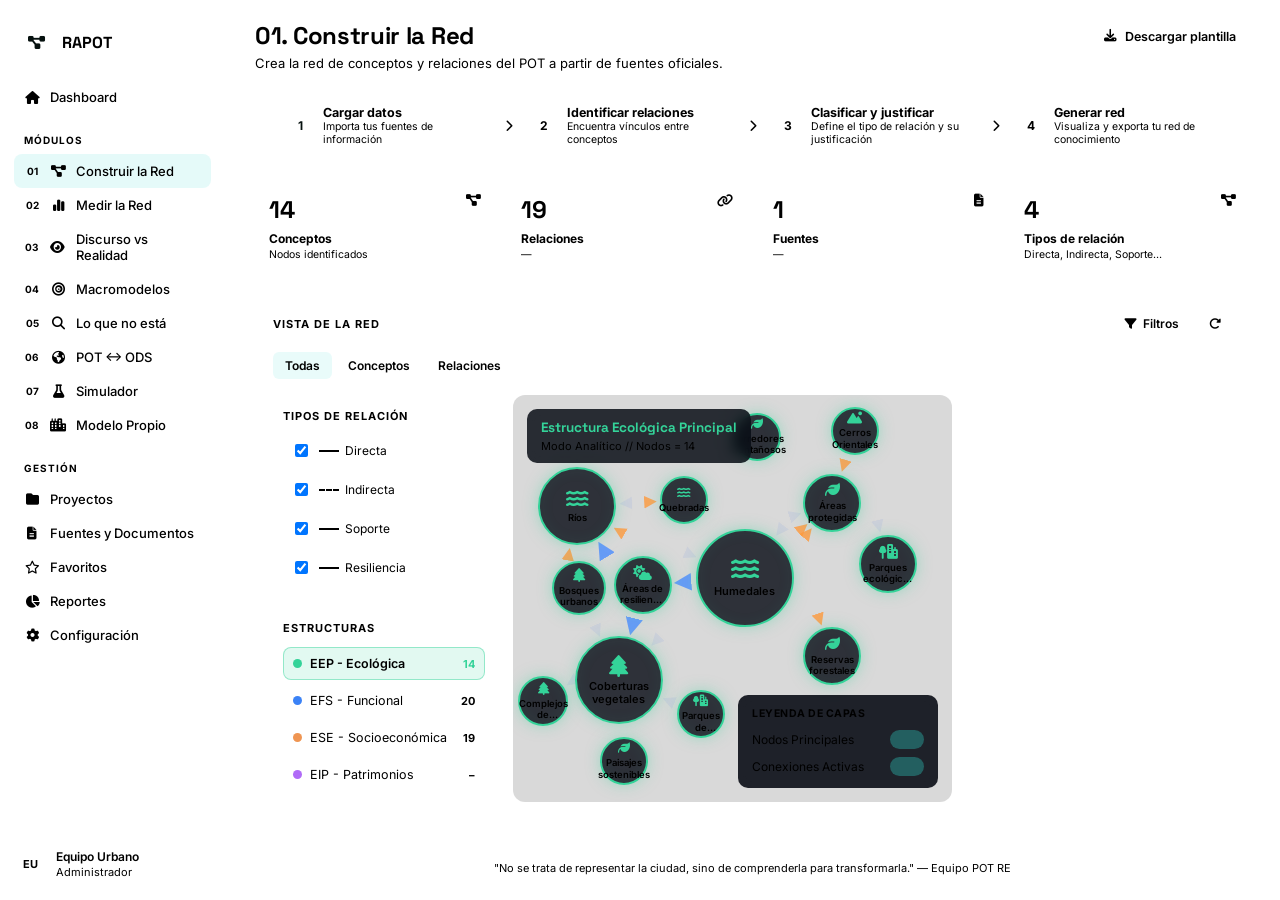
==== commit 280e8a1a: "Update modulo-01-standalone (3).html" ====
--- a/modulo-01-standalone (3).html
+++ b/modulo-01-standalone (3).html
@@ -7,7 +7,7 @@
 <link rel="preconnect" href="https://fonts.googleapis.com">
 <link href="https://fonts.googleapis.com/css2?family=Inter:wght@400;500;600;700;800&family=Space+Grotesk:wght@500;600;700&display=swap" rel="stylesheet">
 <link rel="stylesheet" href="https://cdnjs.cloudflare.com/ajax/libs/font-awesome/6.4.0/css/all.min.css">
-<style>
+<style>f
 :root{
   --bg: #0a0e17;
   --sidebar: #0c1120;
